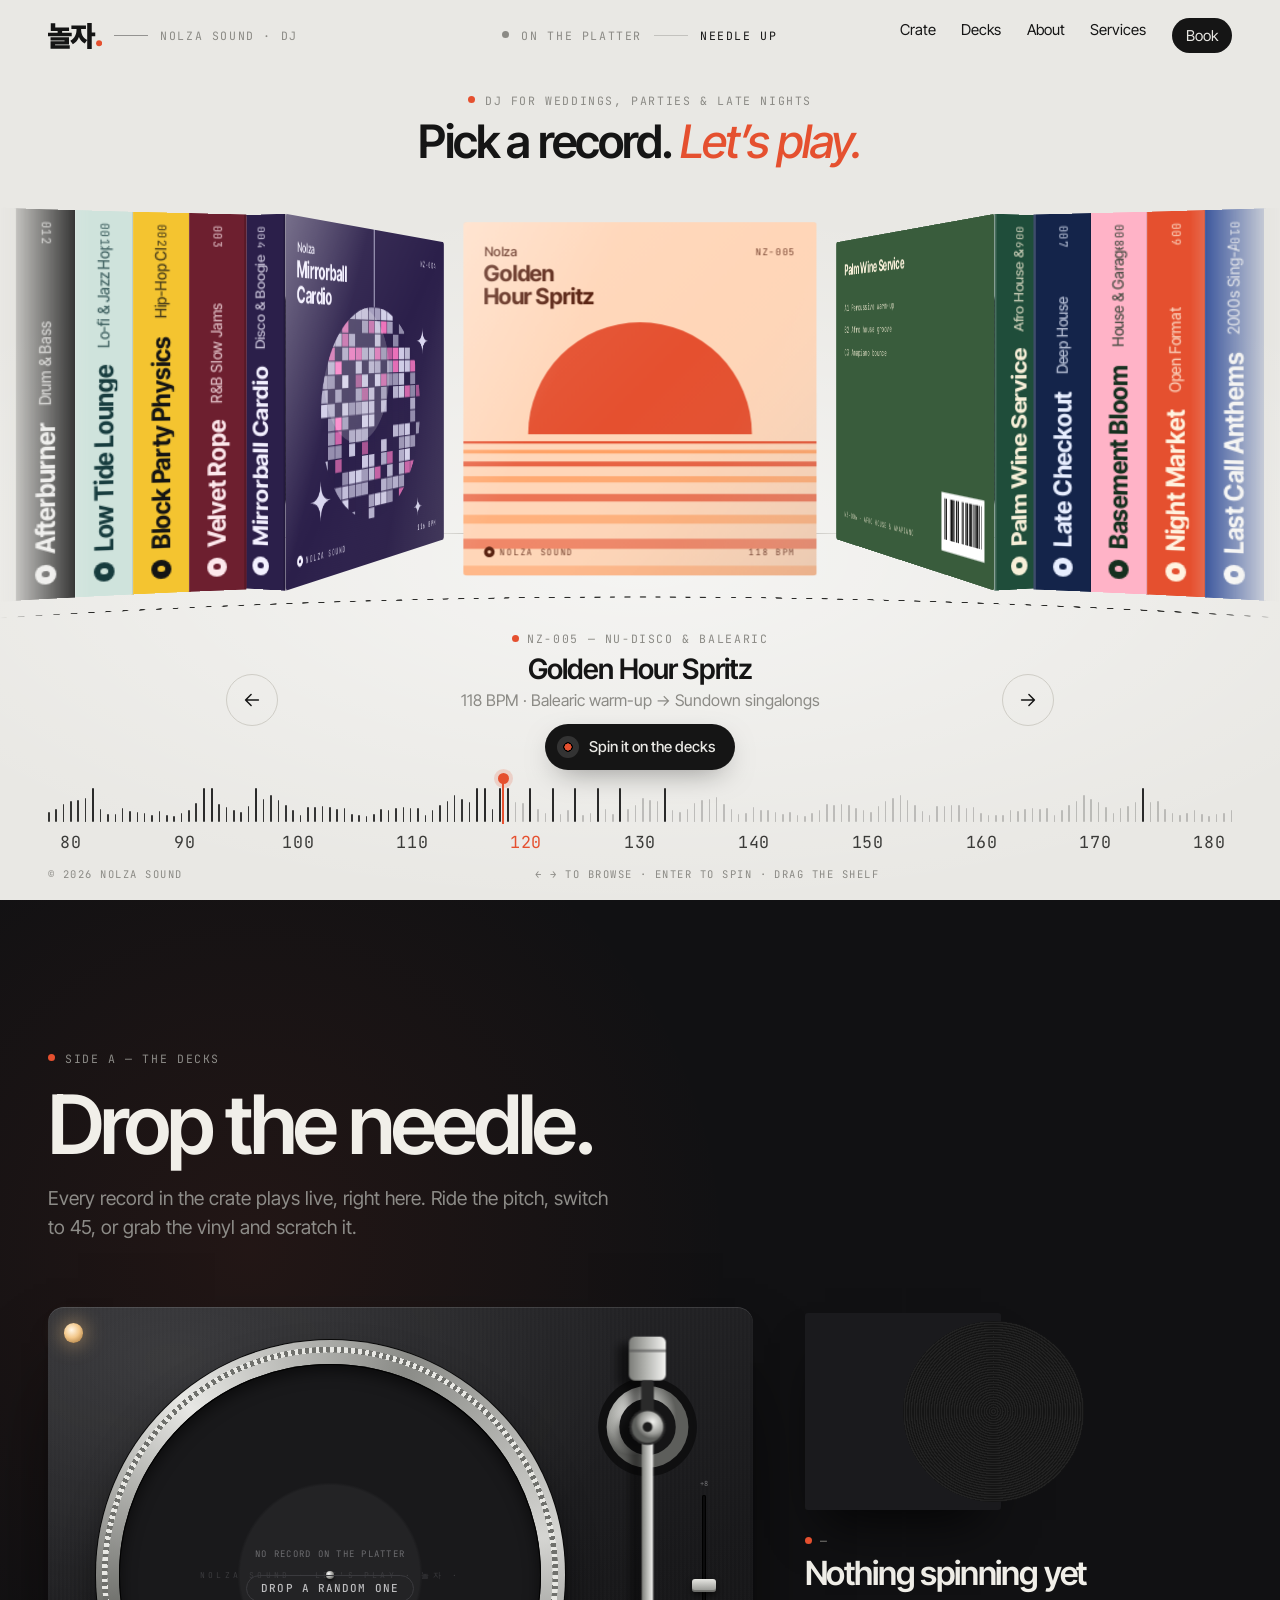
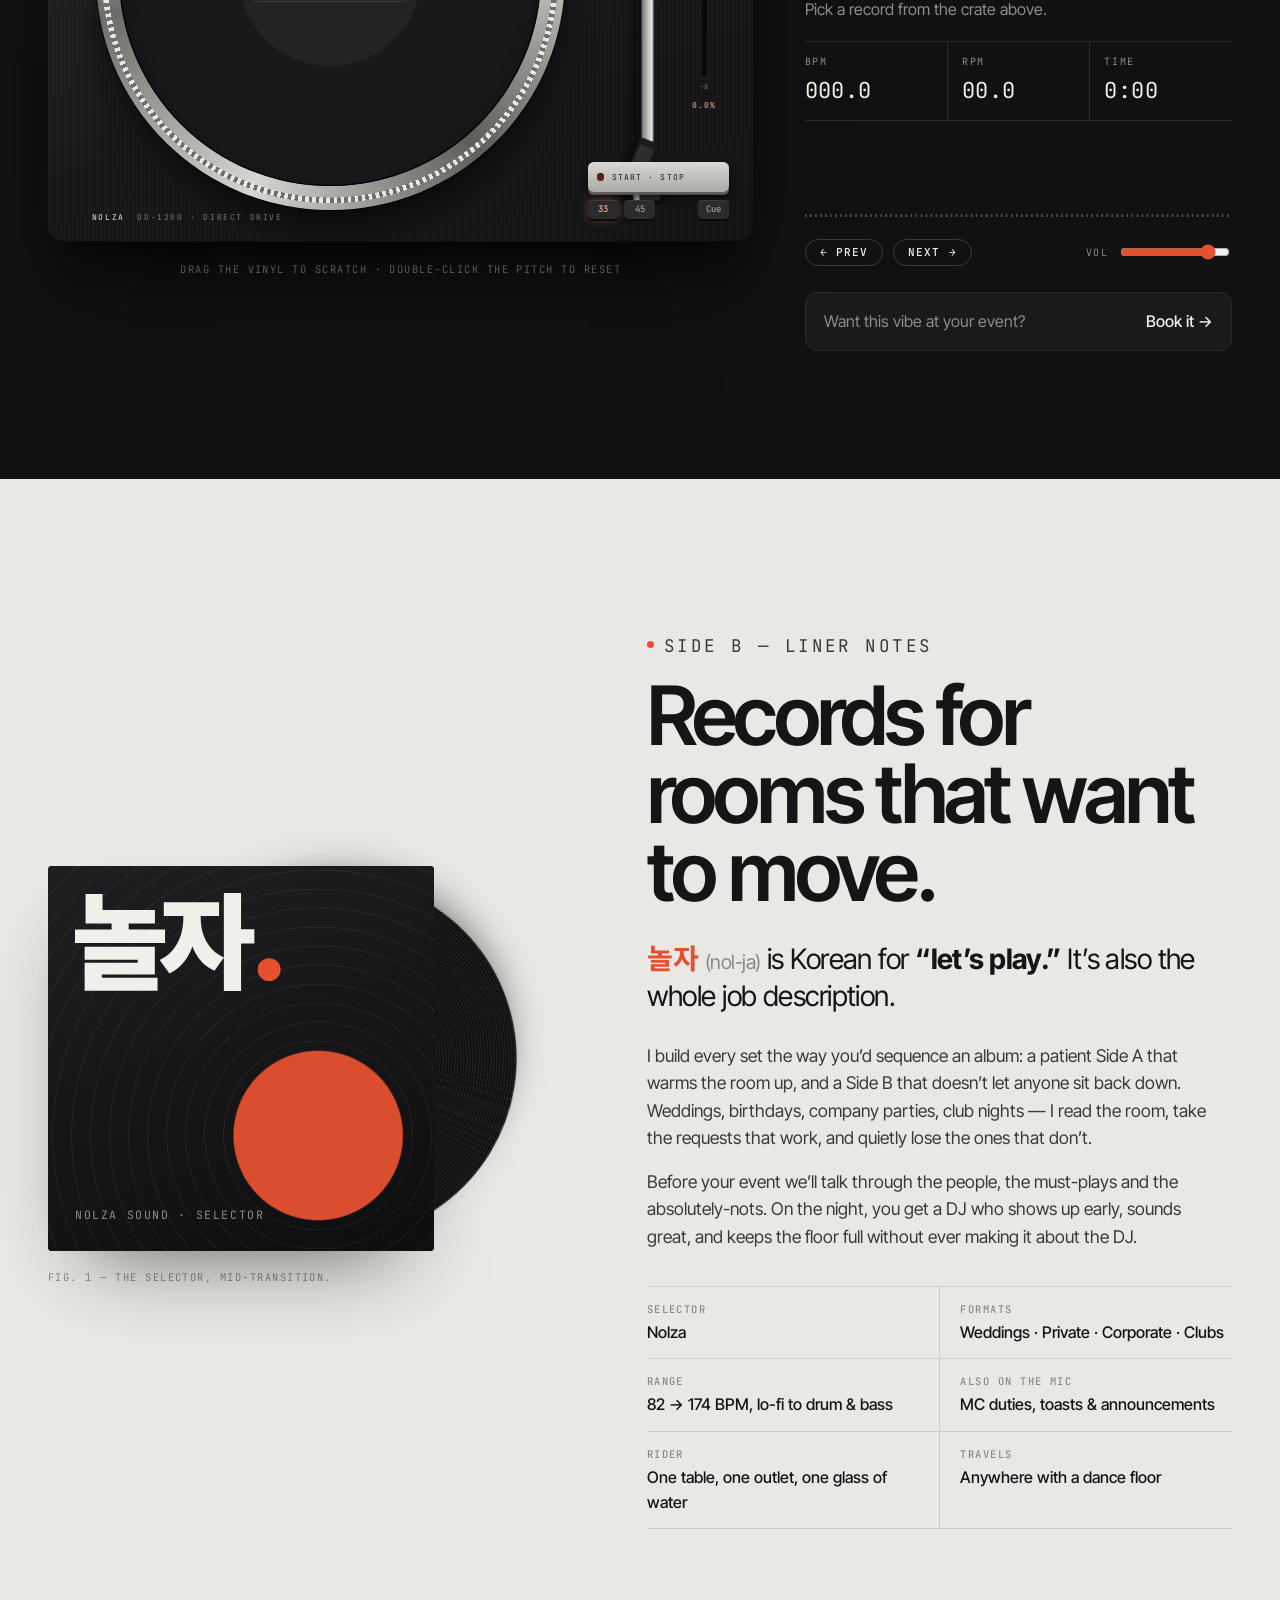
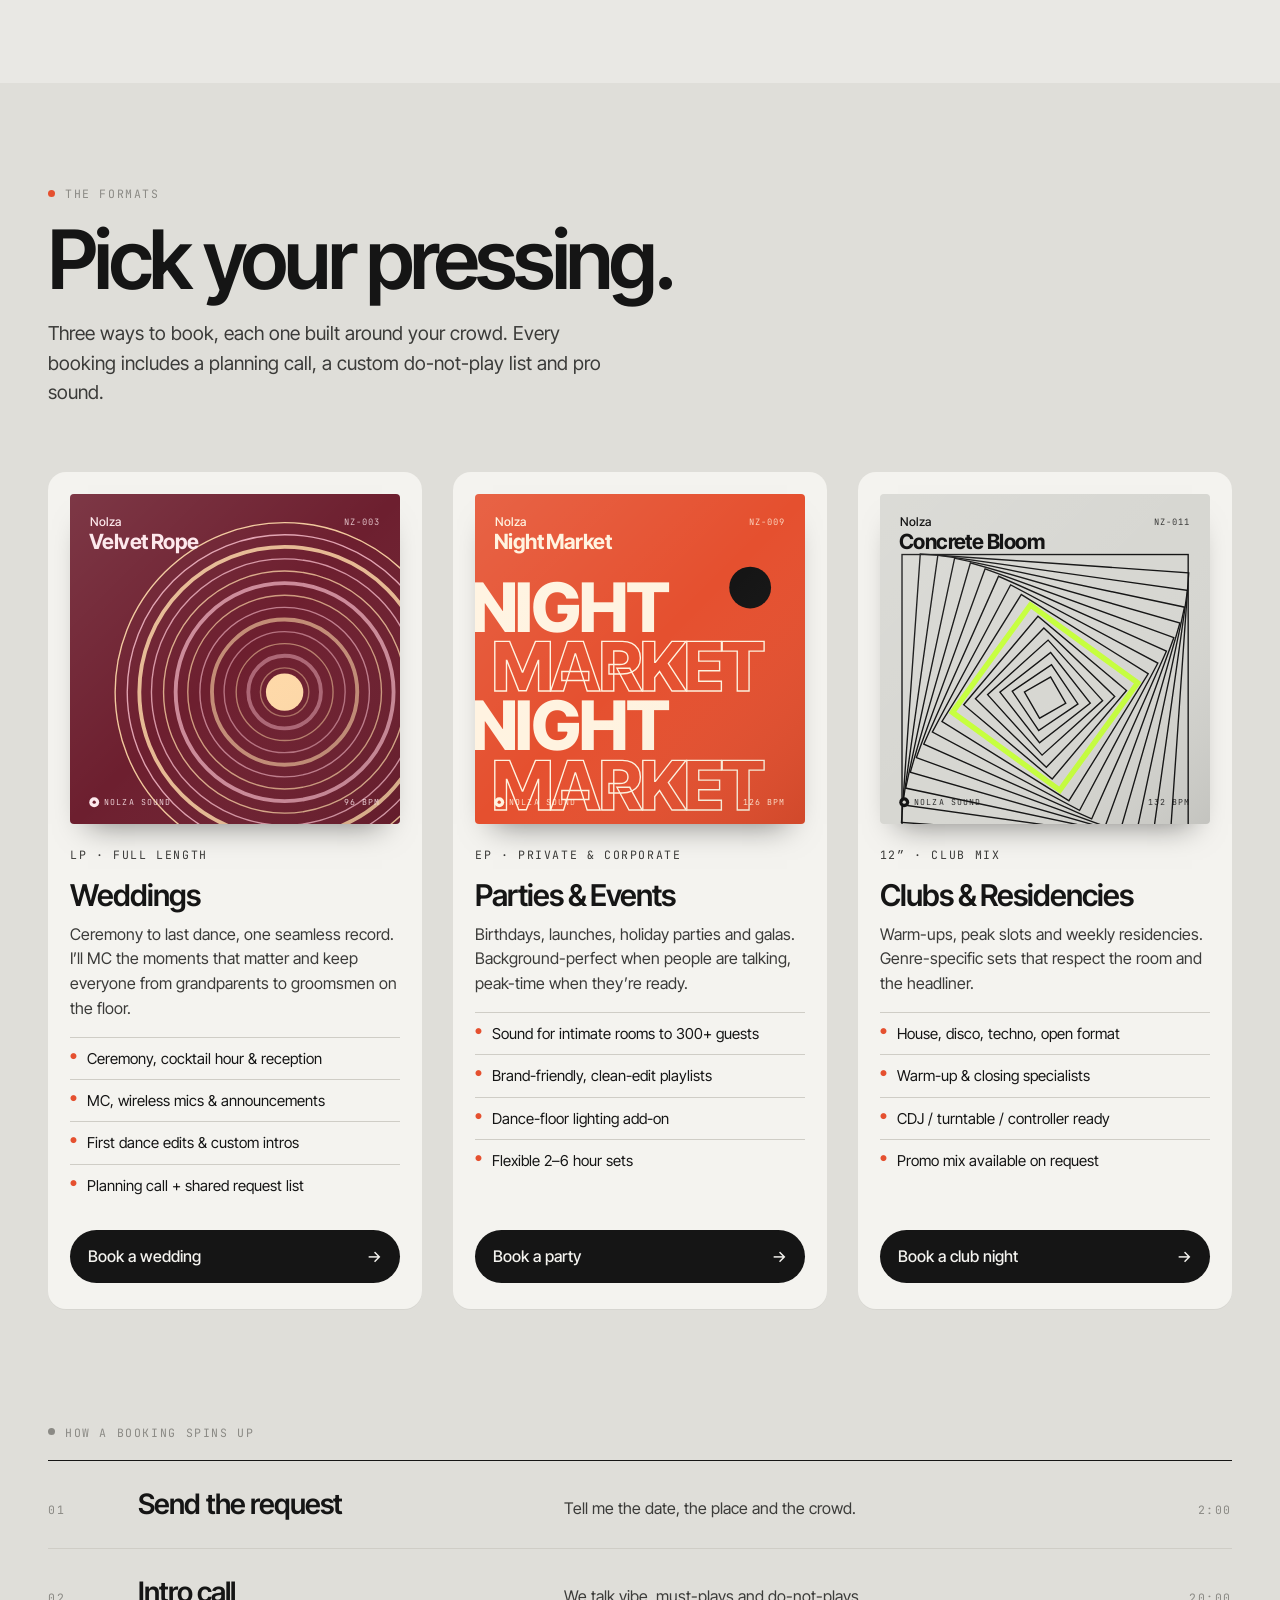
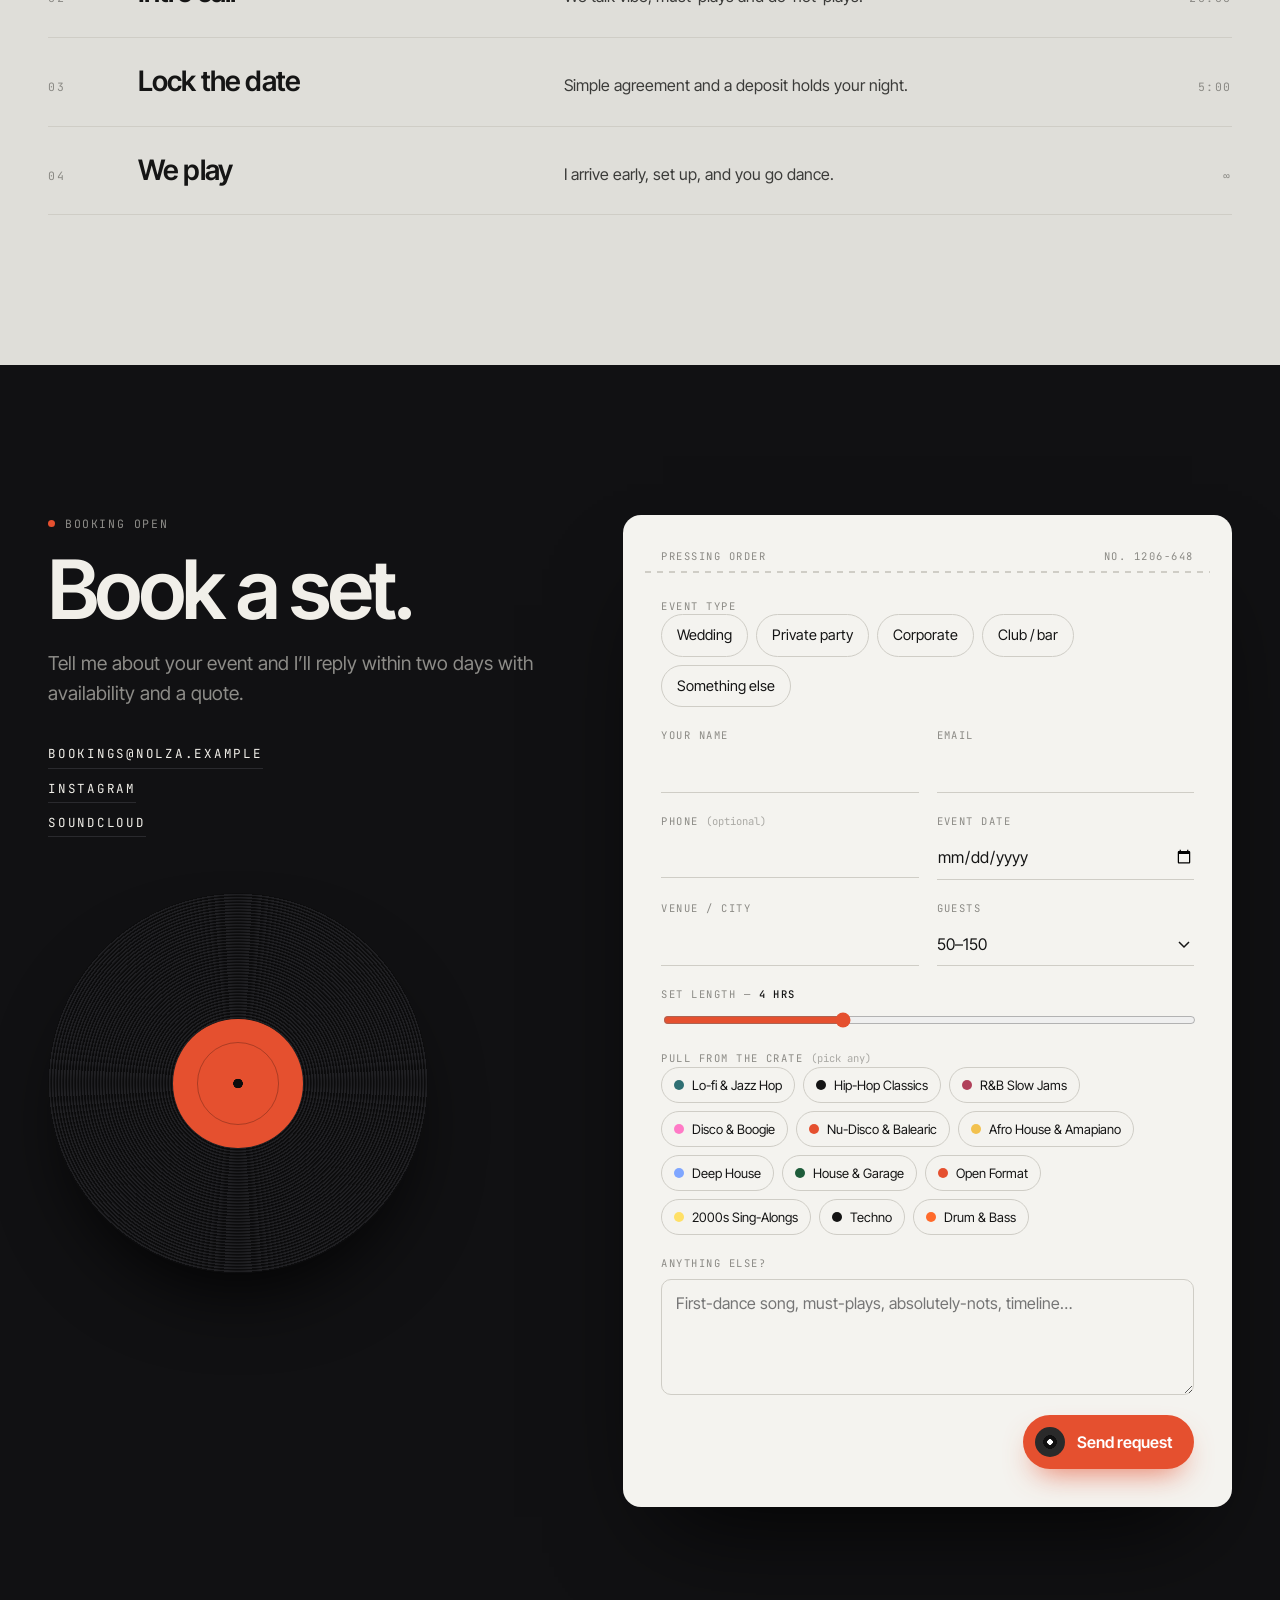
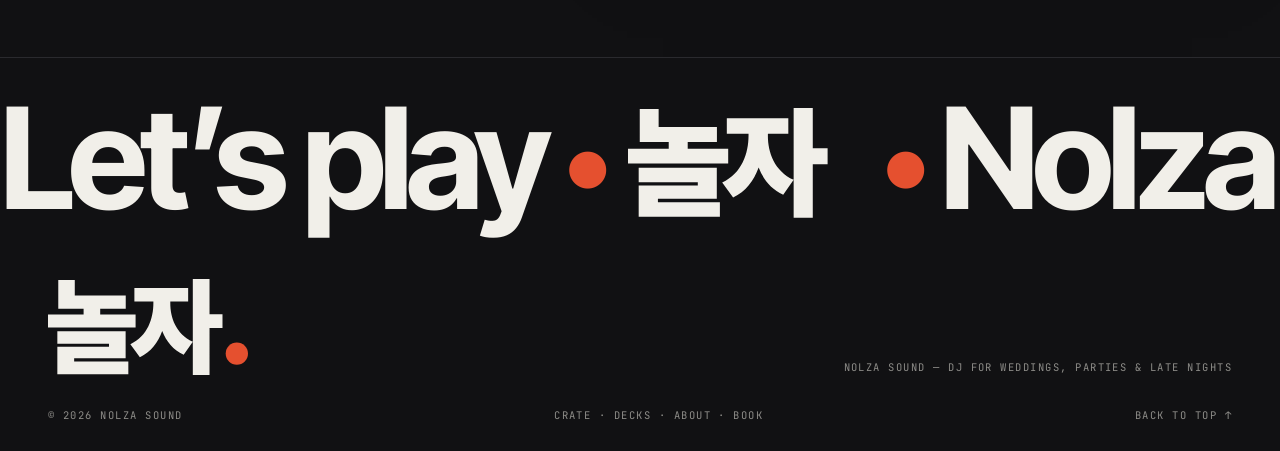
==== index.html @ 382171dd "Fill the crate with Apple's live Top Songs chart The crate now loads the iTunes Top Songs chart: eve" ====
<!doctype html>
<html lang="en">
<head>
  <meta charset="utf-8" />
  <meta name="viewport" content="width=device-width, initial-scale=1" />
  <title>Nolza — DJ for weddings, parties &amp; late nights</title>
  <meta name="description" content="Nolza is a DJ for weddings, private parties, corporate events and club nights. Browse the crate, drop a record on the turntable and book a set." />
  <meta name="theme-color" content="#e9e8e4" />
  <meta property="og:title" content="Nolza — DJ" />
  <meta property="og:description" content="Pick a record from the crate, drop the needle, then book a set." />
  <link rel="icon" href="assets/brand/nolza-icon.svg" type="image/svg+xml" />
  <link rel="icon" href="assets/brand/favicon-32.png" sizes="32x32" type="image/png" />
  <link rel="apple-touch-icon" href="assets/brand/apple-touch-icon.png" />
  <link rel="preconnect" href="https://fonts.googleapis.com" />
  <link rel="preconnect" href="https://fonts.gstatic.com" crossorigin />
  <link href="https://fonts.googleapis.com/css2?family=Inter+Tight:ital,wght@0,400;0,500;0,600;0,700;0,800;1,500&family=JetBrains+Mono:wght@400;500&family=Noto+Sans+KR:wght@700&display=swap" rel="stylesheet" />
  <link rel="stylesheet" href="css/styles.css" />
</head>
<body>
  <a class="skip" href="#book">Skip to booking</a>

  <!-- ============================== HEADER -->
  <header class="topbar" id="top">
    <a class="brand" href="#top" aria-label="Nolza home">
      <svg class="brand-logo" viewBox="2.05 -80.66 188.20 90.33" aria-hidden="true"><path d="M75.20-65.04L27.25-65.04L27.25-79.79L11.72-79.79L11.72-52.73L35.55-52.73L35.55-47.17L2.05-47.17L2.05-34.96L84.47-34.96L84.47-47.17L51.17-47.17L51.17-52.73L75.20-52.73M75.10-31.54L10.84-31.54L10.84-19.63L59.47-19.63L59.47-16.89L10.84-16.89L10.84 8.89L77.64 8.89L77.64-3.12L26.66-3.12L26.66-6.05L75.10-6.05 M117.13-58.01L117.13-59.57L133.93-59.57L133.93-72.27L83.34-72.27L83.34-59.57L101.21-59.57L101.21-58.01C101.21-43.36 95.84-26.86 79.54-19.34L88.52-7.03C98.82-11.67 105.56-20.70 109.52-31.64C113.37-21.83 119.92-13.67 129.73-9.37L138.32-21.58C122.31-28.81 117.04-44.63 117.13-58.01M154.05-80.66L138.32-80.66L138.32 9.67L154.05 9.67L154.05-34.47L166.25-34.47L166.25-47.46L154.05-47.46" fill="currentColor"/><circle class="logo-dot" cx="179.75" cy="-10.5" r="10.5"/></svg>
      <span class="brand-rule" aria-hidden="true"></span>
      <span class="mono brand-sub">Nolza Sound · DJ</span>
    </a>
    <div class="onplatter mono" aria-live="polite">
      <span class="dot" id="platterDot"></span>
      <span class="op-label">On the platter</span>
      <span class="brand-rule" aria-hidden="true"></span>
      <span id="platterNow">Needle up</span>
    </div>
    <nav class="nav" aria-label="Primary">
      <a href="#crate">Crate</a>
      <a href="#decks">Decks</a>
      <a href="#about">About</a>
      <a href="#formats">Services</a>
      <a class="nav-cta" href="#book">Book</a>
    </nav>
  </header>

  <main>
    <!-- ============================== CRATE (hero) -->
    <section class="crate" id="crate" aria-label="The crate — pick a set">
      <div class="crate-intro">
        <p class="mono kicker"><span class="dot dot-accent"></span> <span id="crateKicker">DJ for weddings, parties &amp; late nights</span></p>
        <h1 class="crate-title">Pick a record. <em>Let’s play.</em></h1>
      </div>

      <div class="shelf-wrap" id="shelfWrap">
        <div class="shelf-stage" id="shelfStage">
          <div class="shelf-ring" id="shelfRing">
            <div class="shelf-ledge" id="shelfLedge" aria-hidden="true"></div>
          </div>
        </div>
        <div class="spine-tip mono" id="spineTip" aria-hidden="true"></div>
      </div>

      <div class="crate-info">
        <button class="round-btn" id="prevRec" aria-label="Previous record">
          <svg viewBox="0 0 24 24" aria-hidden="true"><path d="M19 12H5m6-6-6 6 6 6" /></svg>
        </button>
        <div class="crate-meta" aria-live="polite">
          <p class="mono meta-line"><span class="dot" id="metaDot"></span> <span id="metaCat">NZ-001</span> — <span id="metaGenre">Genre</span></p>
          <h2 class="meta-title" id="metaTitle">Title</h2>
          <p class="meta-sub" id="metaSub">BPM</p>
          <button class="spin-btn" id="spinBtn">
            <span class="spin-ico" aria-hidden="true"></span> Spin it on the decks
          </button>
        </div>
        <button class="round-btn" id="nextRec" aria-label="Next record">
          <svg viewBox="0 0 24 24" aria-hidden="true"><path d="M5 12h14m-6-6 6 6-6 6" /></svg>
        </button>
      </div>

      <div class="ruler" id="ruler" role="slider" tabindex="0" aria-label="Browse by tempo (BPM)" aria-valuemin="80" aria-valuemax="180">
        <div class="ruler-ticks" id="rulerTicks"></div>
        <div class="ruler-marker" id="rulerMarker"><span></span></div>
        <div class="ruler-labels mono" id="rulerLabels"></div>
      </div>

      <div class="crate-foot mono">
        <span id="crateSource">© <span class="yr"></span> Nolza Sound</span>
        <span class="hint">← → to browse · Enter to spin · drag the shelf</span>
        <span><a id="crateCredit" href="https://music.apple.com" target="_blank" rel="noopener" hidden>Previews courtesy of Apple Music ↗</a></span>
      </div>
    </section>

    <!-- ============================== DECKS -->
    <section class="decks" id="decks" aria-label="The turntable">
      <div class="decks-head">
        <p class="mono kicker light"><span class="dot dot-accent"></span> Side A — The decks</p>
        <h2 class="section-title">Drop the needle.</h2>
        <p class="lede">Every record in the crate plays live, right here. Ride the pitch, switch to 45, or grab the vinyl and scratch it.</p>
      </div>

      <div class="decks-grid">
        <div class="tt-wrap">
          <div class="turntable" id="turntable">
            <div class="tt-light" aria-hidden="true"></div>
            <div class="tt-brand mono" aria-hidden="true"><b>NOLZA</b> DD-1200 · Direct Drive</div>

            <div class="platter" id="platter">
              <div class="platter-edge" id="platterEdge"></div>
              <div class="slipmat"><span class="mono">NOLZA SOUND · LET'S PLAY · 놀자 ·</span></div>
              <div class="record" id="record" aria-hidden="true">
                <div class="record-grooves"></div>
                <div class="record-label" id="recordLabel"></div>
              </div>
              <div class="record-sheen" aria-hidden="true"></div>
              <div class="spindle" aria-hidden="true"></div>
              <div class="tt-empty mono" id="ttEmpty">
                <span>No record on the platter</span>
                <button class="chip" id="randomRec">Drop a random one</button>
              </div>
            </div>

            <svg class="tonearm" id="tonearm" viewBox="0 0 1000 760" aria-hidden="true">
              <defs>
                <linearGradient id="armMetal" x1="0" y1="0" x2="0" y2="1">
                  <stop offset="0" stop-color="#f4f4f2" /><stop offset=".5" stop-color="#b9bab6" /><stop offset="1" stop-color="#7d7e7a" />
                </linearGradient>
                <radialGradient id="baseMetal" cx=".35" cy=".35">
                  <stop offset="0" stop-color="#f2f2ef" /><stop offset=".7" stop-color="#9c9d99" /><stop offset="1" stop-color="#5d5e5b" />
                </radialGradient>
                <filter id="armShadow" x="-20%" y="-20%" width="140%" height="140%">
                  <feDropShadow dx="10" dy="16" stdDeviation="7" flood-color="#000" flood-opacity=".55" />
                </filter>
              </defs>
              <!-- arm rest -->
              <g transform="translate(850 694)">
                <rect x="-26" y="-12" width="52" height="24" rx="6" fill="#0d0d0e" />
                <rect x="-18" y="-6" width="36" height="12" rx="4" fill="#2a2a2c" />
              </g>
              <!-- base -->
              <circle cx="850" cy="170" r="70" fill="#0f0f10" />
              <circle cx="850" cy="170" r="58" fill="url(#baseMetal)" />
              <circle cx="850" cy="170" r="40" fill="#151516" />
              <g id="armGroup" filter="url(#armShadow)">
                <g id="armLift">
                  <!-- counterweight -->
                  <rect x="-128" y="-26" width="62" height="52" rx="8" fill="url(#armMetal)" />
                  <rect x="-110" y="-26" width="4" height="52" fill="#555" opacity=".6" />
                  <rect x="-66" y="-9" width="70" height="18" rx="4" fill="#2b2b2c" />
                  <!-- arm tube -->
                  <rect x="0" y="-8" width="452" height="16" rx="8" fill="url(#armMetal)" />
                  <!-- headshell -->
                  <g transform="translate(452 0) rotate(22)">
                    <rect x="-8" y="-13" width="78" height="26" rx="4" fill="#1b1b1c" />
                    <rect x="2" y="-11" width="40" height="22" rx="2" fill="#2d2d2f" />
                    <rect x="50" y="-12" width="8" height="24" fill="#e5502f" />
                    <path d="M 64 -13 L 92 -26 L 96 -20 L 70 -6 Z" fill="url(#armMetal)" />
                  </g>
                  <circle cx="0" cy="0" r="24" fill="url(#baseMetal)" stroke="#2a2a2a" stroke-width="3" />
                  <circle cx="0" cy="0" r="7" fill="#1a1a1a" />
                </g>
              </g>
            </svg>

            <!-- controls on the plinth -->
            <div class="tt-controls">
              <button class="tt-start" id="startBtn" aria-pressed="false">
                <span class="led" aria-hidden="true"></span><span class="mono">Start<span class="ss"> · Stop</span></span>
              </button>
              <div class="tt-speed" role="group" aria-label="Speed">
                <button class="tt-key active" data-speed="33" aria-pressed="true">33</button>
                <button class="tt-key" data-speed="45" aria-pressed="false">45</button>
              </div>
              <button class="tt-key tt-cue" id="cueBtn" aria-label="Lift or lower the needle">Cue</button>
            </div>

            <div class="pitch">
              <span class="mono pitch-l">+8</span>
              <input type="range" id="pitch" min="-8" max="8" step="0.1" value="0" aria-label="Pitch (percent)" />
              <span class="mono pitch-l">−8</span>
              <span class="mono pitch-val" id="pitchVal">0.0%</span>
            </div>
          </div>
          <p class="tt-hint mono">Drag the vinyl to scratch · double-click the pitch to reset</p>
        </div>

        <aside class="nowplaying" aria-live="polite">
          <div class="np-sleeve" id="npSleeve"></div>
          <p class="mono np-cat"><span class="dot dot-accent" id="npDot"></span> <span id="npCat">—</span></p>
          <h3 class="np-title" id="npTitle">Nothing spinning yet</h3>
          <p class="np-genre" id="npGenre">Pick a record from the crate above.</p>

          <div class="np-readout mono">
            <div><span class="lbl">BPM</span><span class="val" id="npBpm">000.0</span></div>
            <div><span class="lbl">RPM</span><span class="val" id="npRpm">00.0</span></div>
            <div><span class="lbl">Time</span><span class="val" id="npTime">0:00</span></div>
          </div>
          <canvas class="np-viz" id="viz" height="80" aria-hidden="true"></canvas>

          <p class="np-blurb" id="npBlurb"></p>
          <ol class="np-flow" id="npFlow"></ol>

          <div class="np-actions">
            <button class="chip" id="npPrev" aria-label="Load previous record">← Prev</button>
            <button class="chip" id="npNext" aria-label="Load next record">Next →</button>
            <label class="vol mono">Vol <input type="range" id="volume" min="0" max="1" step="0.01" value="0.85" aria-label="Volume" /></label>
          </div>
          <a class="np-apple" id="npApple" href="https://music.apple.com" target="_blank" rel="noopener" hidden>
            <svg viewBox="0 0 24 24" aria-hidden="true"><path d="M9 18V5l12-2v13M9 18a3 3 0 1 1-6 0 3 3 0 0 1 6 0Zm12-2a3 3 0 1 1-6 0 3 3 0 0 1 6 0Z"/></svg>
            Listen on Apple Music <span>↗</span>
          </a>
          <a class="np-book" href="#book" id="npBook">Want this vibe at your event? <span>Book it →</span></a>
        </aside>
      </div>
    </section>

    <!-- ============================== ABOUT -->
    <section class="about" id="about" aria-label="About">
      <div class="about-grid">
        <div class="about-visual reveal">
          <div class="portrait-sleeve">
            <div class="portrait-disc" aria-hidden="true"></div>
            <div class="portrait">
              <img src="assets/portrait.jpg" alt="Portrait of Nolza behind the decks" onerror="this.remove()" />
              <div class="portrait-fallback" aria-hidden="true">
                <svg class="pf-logo" viewBox="2.05 -80.66 188.20 90.33" aria-hidden="true"><path d="M75.20-65.04L27.25-65.04L27.25-79.79L11.72-79.79L11.72-52.73L35.55-52.73L35.55-47.17L2.05-47.17L2.05-34.96L84.47-34.96L84.47-47.17L51.17-47.17L51.17-52.73L75.20-52.73M75.10-31.54L10.84-31.54L10.84-19.63L59.47-19.63L59.47-16.89L10.84-16.89L10.84 8.89L77.64 8.89L77.64-3.12L26.66-3.12L26.66-6.05L75.10-6.05 M117.13-58.01L117.13-59.57L133.93-59.57L133.93-72.27L83.34-72.27L83.34-59.57L101.21-59.57L101.21-58.01C101.21-43.36 95.84-26.86 79.54-19.34L88.52-7.03C98.82-11.67 105.56-20.70 109.52-31.64C113.37-21.83 119.92-13.67 129.73-9.37L138.32-21.58C122.31-28.81 117.04-44.63 117.13-58.01M154.05-80.66L138.32-80.66L138.32 9.67L154.05 9.67L154.05-34.47L166.25-34.47L166.25-47.46L154.05-47.46" fill="currentColor"/><circle class="logo-dot" cx="179.75" cy="-10.5" r="10.5"/></svg>
                <span class="mono pf-s">NOLZA SOUND · SELECTOR</span>
              </div>
            </div>
          </div>
          <p class="mono caption">Fig. 1 — the selector, mid-transition.</p>
        </div>

        <div class="about-copy">
          <p class="mono kicker reveal"><span class="dot dot-accent"></span> Side B — Liner notes</p>
          <h2 class="section-title reveal">Records for rooms that want to&nbsp;move.</h2>
          <p class="big reveal"><span class="ko">놀자</span> <em>(nol-ja)</em> is Korean for <strong>“let’s play.”</strong> It’s also the whole job description.</p>
          <p class="reveal">I build every set the way you’d sequence an album: a patient Side A that warms the room up, and a Side B that doesn’t let anyone sit back down. Weddings, birthdays, company parties, club nights — I read the room, take the requests that work, and quietly lose the ones that don’t.</p>
          <p class="reveal">Before your event we’ll talk through the people, the must-plays and the absolutely-nots. On the night, you get a DJ who shows up early, sounds great, and keeps the floor full without ever making it about the DJ.</p>

          <dl class="credits reveal">
            <div><dt>Selector</dt><dd>Nolza</dd></div>
            <div><dt>Formats</dt><dd>Weddings · Private · Corporate · Clubs</dd></div>
            <div><dt>Range</dt><dd>82 → 174 BPM, lo-fi to drum &amp; bass</dd></div>
            <div><dt>Also on the mic</dt><dd>MC duties, toasts &amp; announcements</dd></div>
            <div><dt>Rider</dt><dd>One table, one outlet, one glass of water</dd></div>
            <div><dt>Travels</dt><dd>Anywhere with a dance floor</dd></div>
          </dl>
        </div>
      </div>
    </section>

    <!-- ============================== FORMATS / SERVICES -->
    <section class="formats" id="formats" aria-label="Services">
      <div class="formats-head">
        <p class="mono kicker"><span class="dot dot-accent"></span> The formats</p>
        <h2 class="section-title">Pick your pressing.</h2>
        <p class="lede">Three ways to book, each one built around your crowd. Every booking includes a planning call, a custom do-not-play list and pro sound.</p>
      </div>

      <div class="format-cards">
        <article class="format reveal" data-event="Wedding">
          <div class="format-sleeve" data-cover="NZ-003"><div class="format-disc"></div></div>
          <p class="mono format-type">LP · Full length</p>
          <h3>Weddings</h3>
          <p>Ceremony to last dance, one seamless record. I’ll MC the moments that matter and keep everyone from grandparents to groomsmen on the floor.</p>
          <ul>
            <li>Ceremony, cocktail hour &amp; reception</li>
            <li>MC, wireless mics &amp; announcements</li>
            <li>First dance edits &amp; custom intros</li>
            <li>Planning call + shared request list</li>
          </ul>
          <button class="format-cta" data-book="Wedding">Book a wedding <span>→</span></button>
        </article>

        <article class="format reveal" data-event="Private party">
          <div class="format-sleeve" data-cover="NZ-009"><div class="format-disc"></div></div>
          <p class="mono format-type">EP · Private &amp; corporate</p>
          <h3>Parties &amp; Events</h3>
          <p>Birthdays, launches, holiday parties and galas. Background-perfect when people are talking, peak-time when they’re ready.</p>
          <ul>
            <li>Sound for intimate rooms to 300+ guests</li>
            <li>Brand-friendly, clean-edit playlists</li>
            <li>Dance-floor lighting add-on</li>
            <li>Flexible 2–6 hour sets</li>
          </ul>
          <button class="format-cta" data-book="Private party">Book a party <span>→</span></button>
        </article>

        <article class="format reveal" data-event="Club / bar">
          <div class="format-sleeve" data-cover="NZ-011"><div class="format-disc"></div></div>
          <p class="mono format-type">12″ · Club mix</p>
          <h3>Clubs &amp; Residencies</h3>
          <p>Warm-ups, peak slots and weekly residencies. Genre-specific sets that respect the room and the headliner.</p>
          <ul>
            <li>House, disco, techno, open format</li>
            <li>Warm-up &amp; closing specialists</li>
            <li>CDJ / turntable / controller ready</li>
            <li>Promo mix available on request</li>
          </ul>
          <button class="format-cta" data-book="Club / bar">Book a club night <span>→</span></button>
        </article>
      </div>

      <div class="process">
        <p class="mono kicker"><span class="dot"></span> How a booking spins up</p>
        <ol class="tracklist">
          <li class="reveal"><span class="mono tn">01</span><span class="tt">Send the request</span><span class="td">Tell me the date, the place and the crowd.</span><span class="mono tl">2:00</span></li>
          <li class="reveal"><span class="mono tn">02</span><span class="tt">Intro call</span><span class="td">We talk vibe, must-plays and do-not-plays.</span><span class="mono tl">20:00</span></li>
          <li class="reveal"><span class="mono tn">03</span><span class="tt">Lock the date</span><span class="td">Simple agreement and a deposit holds your night.</span><span class="mono tl">5:00</span></li>
          <li class="reveal"><span class="mono tn">04</span><span class="tt">We play</span><span class="td">I arrive early, set up, and you go dance.</span><span class="mono tl">∞</span></li>
        </ol>
      </div>
    </section>

    <!-- ============================== BOOK -->
    <section class="book" id="book" aria-label="Book a set">
      <div class="book-grid">
        <div class="book-copy">
          <p class="mono kicker light"><span class="dot dot-accent"></span> Booking open</p>
          <h2 class="section-title">Book a set.</h2>
          <p class="lede">Tell me about your event and I’ll reply within two days with availability and a quote.</p>
          <div class="contact-lines">
            <a class="mono" id="mailLink" href="mailto:">—</a>
            <a class="mono" href="#" data-social="instagram">Instagram</a>
            <a class="mono" href="#" data-social="soundcloud">SoundCloud</a>
          </div>
          <div class="book-disc" aria-hidden="true"><div class="bd-label"></div></div>
        </div>

        <form class="slip" id="bookingForm" novalidate>
          <div class="slip-head mono">
            <span>Pressing order</span><span id="slipNo">No. 0001</span>
          </div>

          <fieldset class="field">
            <legend class="mono">Event type</legend>
            <div class="chips" id="eventChips">
              <label><input type="radio" name="event" value="Wedding" required /> <span>Wedding</span></label>
              <label><input type="radio" name="event" value="Private party" /> <span>Private party</span></label>
              <label><input type="radio" name="event" value="Corporate" /> <span>Corporate</span></label>
              <label><input type="radio" name="event" value="Club / bar" /> <span>Club / bar</span></label>
              <label><input type="radio" name="event" value="Something else" /> <span>Something else</span></label>
            </div>
          </fieldset>

          <div class="row">
            <label class="field"><span class="mono">Your name</span><input name="name" autocomplete="name" required /></label>
            <label class="field"><span class="mono">Email</span><input name="email" type="email" autocomplete="email" required /></label>
          </div>
          <div class="row">
            <label class="field"><span class="mono">Phone <i>(optional)</i></span><input name="phone" type="tel" autocomplete="tel" /></label>
            <label class="field"><span class="mono">Event date</span><input name="date" type="date" required /></label>
          </div>
          <div class="row">
            <label class="field"><span class="mono">Venue / city</span><input name="venue" required /></label>
            <label class="field"><span class="mono">Guests</span>
              <select name="guests">
                <option>Under 50</option><option selected>50–150</option><option>150–300</option><option>300+</option>
              </select>
            </label>
          </div>

          <label class="field">
            <span class="mono">Set length — <b id="hoursOut">4 hrs</b></span>
            <input type="range" name="hours" id="hours" min="1" max="10" step="1" value="4" />
          </label>

          <fieldset class="field">
            <legend class="mono">Pull from the crate <i>(pick any)</i></legend>
            <div class="chips small" id="vibeChips"></div>
          </fieldset>

          <label class="field"><span class="mono">Anything else?</span>
            <textarea name="message" rows="4" placeholder="First-dance song, must-plays, absolutely-nots, timeline…"></textarea>
          </label>

          <div class="slip-foot">
            <p class="form-msg" id="formMsg" role="status"></p>
            <button class="submit" type="submit"><span class="submit-disc" aria-hidden="true"></span><span class="submit-txt">Send request</span></button>
          </div>

          <div class="slip-done" id="slipDone" aria-hidden="true">
            <div class="stamp mono">Pressed<br /><small id="stampDate"></small></div>
            <h3>Request received.</h3>
            <p>Thanks — I’ll be in touch within two days. In the meantime, go spin something.</p>
            <button type="button" class="chip" id="slipAgain">Send another</button>
          </div>
        </form>
      </div>
    </section>
  </main>

  <footer class="footer">
    <div class="marquee" aria-hidden="true">
      <div class="marquee-track">
        <span>Let’s play <i>●</i> <svg class="mq-logo" viewBox="2.05 -80.66 188.20 90.33"><path d="M75.20-65.04L27.25-65.04L27.25-79.79L11.72-79.79L11.72-52.73L35.55-52.73L35.55-47.17L2.05-47.17L2.05-34.96L84.47-34.96L84.47-47.17L51.17-47.17L51.17-52.73L75.20-52.73M75.10-31.54L10.84-31.54L10.84-19.63L59.47-19.63L59.47-16.89L10.84-16.89L10.84 8.89L77.64 8.89L77.64-3.12L26.66-3.12L26.66-6.05L75.10-6.05 M117.13-58.01L117.13-59.57L133.93-59.57L133.93-72.27L83.34-72.27L83.34-59.57L101.21-59.57L101.21-58.01C101.21-43.36 95.84-26.86 79.54-19.34L88.52-7.03C98.82-11.67 105.56-20.70 109.52-31.64C113.37-21.83 119.92-13.67 129.73-9.37L138.32-21.58C122.31-28.81 117.04-44.63 117.13-58.01M154.05-80.66L138.32-80.66L138.32 9.67L154.05 9.67L154.05-34.47L166.25-34.47L166.25-47.46L154.05-47.46" fill="currentColor"/></svg> <i>●</i> Nolza Sound <i>●</i> </span>
        <span>Let’s play <i>●</i> <svg class="mq-logo" viewBox="2.05 -80.66 188.20 90.33"><path d="M75.20-65.04L27.25-65.04L27.25-79.79L11.72-79.79L11.72-52.73L35.55-52.73L35.55-47.17L2.05-47.17L2.05-34.96L84.47-34.96L84.47-47.17L51.17-47.17L51.17-52.73L75.20-52.73M75.10-31.54L10.84-31.54L10.84-19.63L59.47-19.63L59.47-16.89L10.84-16.89L10.84 8.89L77.64 8.89L77.64-3.12L26.66-3.12L26.66-6.05L75.10-6.05 M117.13-58.01L117.13-59.57L133.93-59.57L133.93-72.27L83.34-72.27L83.34-59.57L101.21-59.57L101.21-58.01C101.21-43.36 95.84-26.86 79.54-19.34L88.52-7.03C98.82-11.67 105.56-20.70 109.52-31.64C113.37-21.83 119.92-13.67 129.73-9.37L138.32-21.58C122.31-28.81 117.04-44.63 117.13-58.01M154.05-80.66L138.32-80.66L138.32 9.67L154.05 9.67L154.05-34.47L166.25-34.47L166.25-47.46L154.05-47.46" fill="currentColor"/></svg> <i>●</i> Nolza Sound <i>●</i> </span>
      </div>
    </div>
    <div class="footer-brand">
      <svg class="footer-logo" viewBox="2.05 -80.66 188.20 90.33" role="img" aria-label="놀자 — Nolza"><path d="M75.20-65.04L27.25-65.04L27.25-79.79L11.72-79.79L11.72-52.73L35.55-52.73L35.55-47.17L2.05-47.17L2.05-34.96L84.47-34.96L84.47-47.17L51.17-47.17L51.17-52.73L75.20-52.73M75.10-31.54L10.84-31.54L10.84-19.63L59.47-19.63L59.47-16.89L10.84-16.89L10.84 8.89L77.64 8.89L77.64-3.12L26.66-3.12L26.66-6.05L75.10-6.05 M117.13-58.01L117.13-59.57L133.93-59.57L133.93-72.27L83.34-72.27L83.34-59.57L101.21-59.57L101.21-58.01C101.21-43.36 95.84-26.86 79.54-19.34L88.52-7.03C98.82-11.67 105.56-20.70 109.52-31.64C113.37-21.83 119.92-13.67 129.73-9.37L138.32-21.58C122.31-28.81 117.04-44.63 117.13-58.01M154.05-80.66L138.32-80.66L138.32 9.67L154.05 9.67L154.05-34.47L166.25-34.47L166.25-47.46L154.05-47.46" fill="currentColor"/><circle class="logo-dot" cx="179.75" cy="-10.5" r="10.5"/></svg>
      <p class="mono">Nolza Sound — DJ for weddings, parties &amp; late nights</p>
    </div>
    <div class="footer-row mono">
      <span>© <span class="yr"></span> Nolza Sound</span>
      <span><a href="#crate">Crate</a> · <a href="#decks">Decks</a> · <a href="#about">About</a> · <a href="#book">Book</a></span>
      <span><a href="#top">Back to top ↑</a></span>
    </div>
  </footer>

  <script type="module" src="js/main.js"></script>
</body>
</html>
---- css/styles.css ----
/* =========================================================================
   NOLZA — DJ site
   ========================================================================= */
:root {
  --bg: #e9e8e4;
  --bg-2: #dfded9;
  --paper: #f4f3ef;
  --ink: #151515;
  --ink-2: #3b3b39;
  --muted: #8b8a85;
  --line: #cfcdc6;
  --accent: #e5502f;
  --accent-2: #ff8a5c;
  --night: #111113;
  --night-2: #1a1a1d;
  --night-line: #2a2a2e;
  --night-ink: #f1efe9;
  --night-muted: #8d8c88;

  --sans: 'Inter Tight', 'Inter', system-ui, -apple-system, 'Segoe UI', sans-serif;
  --mono: 'JetBrains Mono', ui-monospace, 'SFMono-Regular', Menlo, monospace;
  --ko: 'Noto Sans KR', 'Apple SD Gothic Neo', 'Malgun Gothic', sans-serif;

  --gutter: clamp(16px, 4vw, 48px);
  --ease: cubic-bezier(.2, .8, .2, 1);
  --ease-spring: cubic-bezier(.34, 1.4, .5, 1);
}

*, *::before, *::after { box-sizing: border-box; }
html { scroll-behavior: smooth; -webkit-text-size-adjust: 100%; }
body {
  margin: 0; background: var(--bg); color: var(--ink);
  font: 400 16px/1.55 var(--sans); -webkit-font-smoothing: antialiased;
  overflow-x: hidden;
  overflow-x: clip;
}
img, svg { display: block; max-width: 100%; }
a { color: inherit; }
button { font: inherit; color: inherit; cursor: pointer; }
.mono { font-family: var(--mono); font-size: 11.5px; letter-spacing: .14em; text-transform: uppercase; }
.ko { font-family: var(--ko); font-weight: 700; letter-spacing: 0; }
.skip { position: absolute; left: -999px; top: 8px; background: var(--ink); color: #fff; padding: 8px 12px; z-index: 100; }
.skip:focus { left: 8px; }
:focus-visible { outline: 2px solid var(--accent); outline-offset: 3px; border-radius: 4px; }

.dot { display: inline-block; width: 7px; height: 7px; border-radius: 50%; background: var(--muted); vertical-align: middle; transform: translateY(-1px); }
.dot-accent { background: var(--accent); }
.dot.live { background: var(--accent); box-shadow: 0 0 0 0 rgba(229,80,47,.6); animation: pulse 1.6s infinite; }
@keyframes pulse { 70% { box-shadow: 0 0 0 8px rgba(229,80,47,0); } 100% { box-shadow: 0 0 0 0 rgba(229,80,47,0); } }

.kicker { color: var(--muted); margin: 0 0 18px; display: flex; align-items: center; gap: 10px; }
.kicker.light { color: var(--night-muted); }
.section-title { font-size: clamp(40px, 6.4vw, 92px); line-height: .95; letter-spacing: -.045em; font-weight: 600; margin: 0 0 20px; }
.lede { font-size: clamp(17px, 1.5vw, 20px); color: var(--ink-2); max-width: 52ch; margin: 0; }

/* ------------------------------------------------------------------ header */
.topbar {
  position: fixed; inset: 0 0 auto 0; z-index: 50;
  display: grid; grid-template-columns: 1fr auto 1fr; align-items: center;
  padding: 18px var(--gutter);
  transition: background .4s, color .4s, backdrop-filter .4s, padding .4s;
}
.topbar.scrolled { background: color-mix(in srgb, var(--bg) 78%, transparent); backdrop-filter: blur(14px) saturate(1.3); -webkit-backdrop-filter: blur(14px) saturate(1.3); padding-block: 12px; }
.topbar.on-dark { color: var(--night-ink); }
.topbar.on-dark.scrolled { background: color-mix(in srgb, var(--night) 72%, transparent); }
.brand { display: flex; align-items: center; gap: 12px; text-decoration: none; }
/* logo: 놀자. — the full stop is always orange */
.logo-dot { fill: var(--accent); transform-box: fill-box; transform-origin: center; transition: transform .3s var(--ease-spring); }
.brand-logo { height: 26px; width: auto; }
.brand:hover .logo-dot { transform: scale(1.35); }
body.playing .brand-logo .logo-dot { animation: beat var(--beat, .5s) ease-out infinite; }
@keyframes beat { 0% { transform: scale(1.45); } 60%, 100% { transform: scale(1); } }
.brand-rule { display: inline-block; width: 34px; height: 1px; background: currentColor; opacity: .4; }
.brand-sub { color: var(--muted); }
.onplatter { display: flex; align-items: center; gap: 12px; color: var(--muted); white-space: nowrap; }
#platterNow { color: var(--ink); transition: color .4s; }
.topbar.on-dark #platterNow { color: var(--night-ink); }
.nav { display: flex; justify-content: flex-end; gap: clamp(14px, 2vw, 30px); font-size: 15px; }
.nav a { text-decoration: none; position: relative; }
.nav a::after { content: ''; position: absolute; left: 0; right: 0; bottom: -4px; height: 1px; background: currentColor; transform: scaleX(0); transform-origin: right; transition: transform .35s var(--ease); }
.nav a:hover::after { transform: scaleX(1); transform-origin: left; }
.nav-cta { padding: 6px 14px; border-radius: 99px; background: var(--ink); color: var(--bg); }
.nav-cta::after { display: none; }
.topbar.on-dark .nav-cta { background: var(--night-ink); color: var(--night); }

@keyframes spin { to { transform: rotate(360deg); } }

/* ------------------------------------------------------------------ crate / hero */
.crate {
  min-height: max(720px, 100svh);
  display: grid; grid-template-rows: auto 1fr auto auto auto;
  padding: 92px 0 18px; position: relative; overflow: hidden; overflow: clip;
  background:
    radial-gradient(1200px 500px at 50% 62%, rgba(255,255,255,.55), transparent 70%),
    var(--bg);
}
.crate-intro { text-align: center; padding: 0 var(--gutter); }
.crate-intro .kicker { justify-content: center; margin-bottom: 8px; }
.crate-title { margin: 0; font-weight: 600; letter-spacing: -.04em; font-size: clamp(28px, 3.6vw, 50px); line-height: 1; }
.crate-title em { font-style: italic; font-weight: 500; color: var(--accent); }

.shelf-wrap { position: relative; min-height: 300px; touch-action: pan-y; cursor: grab; user-select: none; -webkit-user-select: none; }
.shelf-wrap.dragging { cursor: grabbing; }
.shelf-stage {
  position: absolute; inset: 0;
  perspective: var(--persp, 1200px);
  perspective-origin: 50% 40%;
  /* clip the ends of the shelf only, never the top or bottom of a record */
  overflow: hidden;
  overflow-x: clip; overflow-y: visible;
  -webkit-mask: linear-gradient(90deg, transparent, #000 7%, #000 93%, transparent);
  mask: linear-gradient(90deg, transparent, #000 7%, #000 93%, transparent);
}
.shelf-ring {
  position: absolute; left: 50%; top: 50%; width: 0; height: 0;
  transform-style: preserve-3d;
}
.case {
  position: absolute; left: calc(var(--W) / -2); top: calc(var(--H) / -2);
  width: var(--W); height: var(--H);
  transform-style: preserve-3d;
  will-change: transform;
  cursor: pointer;
}
.case-box { position: absolute; inset: 0; transform-style: preserve-3d; transition: transform .5s var(--ease); }
.face { position: absolute; backface-visibility: hidden; -webkit-backface-visibility: hidden; overflow: hidden; }
.face.front, .face.back { inset: 0; border-radius: 3px; }
.face.front { transform: translateZ(calc(var(--T) / 2)); box-shadow: inset 0 0 0 1px rgba(0,0,0,.06); }
.face.back { transform: rotateY(180deg) translateZ(calc(var(--T) / 2)); }
.face.front svg, .face.back svg, .face.front img { width: 100%; height: 100%; display: block; object-fit: cover; }
.face.front img { background: var(--sp); }
.face.front::after { /* plastic case glare */
  content: ''; position: absolute; inset: 0; pointer-events: none;
  background: linear-gradient(115deg, rgba(255,255,255,.28) 0%, rgba(255,255,255,0) 32%, rgba(255,255,255,0) 70%, rgba(255,255,255,.12) 100%);
}
.face.spine {
  top: 0; height: 100%; width: var(--T); left: calc((var(--W) - var(--T)) / 2);
  display: flex; flex-direction: column; align-items: center; justify-content: space-between;
  padding: 10px 0 12px;
  color: var(--tx); background: var(--sp);
  box-shadow: inset 2px 0 0 rgba(255,255,255,.18), inset -2px 0 0 rgba(0,0,0,.18);
}
.face.spine.l { transform: rotateY(-90deg) translateZ(calc(var(--W) / 2)); }
.face.spine.r { transform: rotateY(90deg) translateZ(calc(var(--W) / 2)); }
.face.top { left: 0; width: 100%; height: var(--T); top: calc((var(--H) - var(--T)) / 2); background: var(--sp); filter: brightness(1.15); transform: rotateX(90deg) translateZ(calc(var(--H) / 2)); }
.face.bottom { left: 0; width: 100%; height: var(--T); top: calc((var(--H) - var(--T)) / 2); background: #000; transform: rotateX(-90deg) translateZ(calc(var(--H) / 2)); }
.spine-cat { font: 500 calc(var(--T) * .2)/1 var(--mono); letter-spacing: .05em; opacity: .7; writing-mode: vertical-rl; }
.spine-title {
  flex: 1; writing-mode: vertical-rl; transform: rotate(180deg);
  font-weight: 700; font-size: calc(var(--T) * .42); letter-spacing: -.01em; line-height: 1;
  display: flex; align-items: center; gap: calc(var(--T) * .3); white-space: nowrap; overflow: hidden; padding: 8px 0;
}
.spine-title small { font-weight: 500; font-size: .62em; opacity: .75; }
.spine-dot { width: calc(var(--T) * .34); height: calc(var(--T) * .34); border-radius: 50%; background: var(--tx); position: relative; flex: none; }
.spine-dot::after { content: ''; position: absolute; inset: 34%; border-radius: 50%; background: var(--sp); }
.case.on-deck .spine-dot { background: var(--accent); box-shadow: 0 0 0 3px rgba(229,80,47,.3); }

.case .disc {
  position: absolute; width: 94%; height: 94%; left: 3%; top: 3%; border-radius: 50%;
  background:
    radial-gradient(circle, var(--vl, #141414) 0 3%, transparent 3.2%),
    radial-gradient(circle, var(--lbl) 0 17%, transparent 17.3%),
    repeating-radial-gradient(circle, #0e0e0e 0 1.2px, #1d1d1d 1.6px 2.6px);
  box-shadow: 0 0 0 1px rgba(0,0,0,.5);
  transform: translateZ(0);
  transition: transform .8s var(--ease);
}
@media (hover: hover) and (pointer: fine) {
  .case.selected:hover .disc { transform: translateX(14%) rotate(30deg); }
}
.case.pulling .disc { transform: translateX(62%) rotate(140deg) !important; transition-delay: .1s; }

.shelf-ledge {
  position: absolute; left: calc(var(--R) * -1 - 200px); top: calc(var(--R) * -1 - 200px);
  width: calc(var(--R) * 2 + 400px); height: calc(var(--R) * 2 + 400px);
  border-radius: 50%;
  transform: translateY(calc(var(--H) / 2 + 2px)) rotateX(90deg);
  pointer-events: none;
  background:
    radial-gradient(circle closest-side,
      transparent calc(100% - var(--band-out)),
      #b9b8b3 calc(100% - var(--band-out)),
      #f6f5f1 calc(100% - var(--band-out) + 10px),
      #d9d8d2 calc(100% - var(--band-in) - 30px),
      #c5c4be calc(100% - var(--band-in) - 14px),
      #3a3a38 calc(100% - var(--band-in) - 13px),
      #c9c8c2 calc(100% - var(--band-in) - 9px),
      #9e9d98 calc(100% - var(--band-in)),
      transparent calc(100% - var(--band-in) + 1px));
}
.ledge-dots { /* perforated lip of the shelf */
  position: absolute; inset: 0; border-radius: 50%;
  background: repeating-conic-gradient(#2b2b29 0 .18deg, transparent .18deg .5deg);
  -webkit-mask: radial-gradient(circle closest-side, transparent calc(100% - var(--band-in) - 8px), #000 calc(100% - var(--band-in) - 7px), #000 calc(100% - var(--band-in) - 3px), transparent calc(100% - var(--band-in) - 2px));
  mask: radial-gradient(circle closest-side, transparent calc(100% - var(--band-in) - 8px), #000 calc(100% - var(--band-in) - 7px), #000 calc(100% - var(--band-in) - 3px), transparent calc(100% - var(--band-in) - 2px));
}

.spine-tip {
  position: absolute; z-index: 5; pointer-events: none; left: 0; top: 0;
  background: #151515; color: #fff; padding: 7px 12px; border-radius: 8px;
  opacity: 0; transform: translate(-50%, -140%) scale(.9); transition: opacity .2s, transform .2s var(--ease);
  white-space: nowrap; font-size: 11px;
}
.spine-tip.show { opacity: 1; transform: translate(-50%, -140%) scale(1); }

.crate-info { display: grid; grid-template-columns: auto minmax(0, 520px) auto; justify-content: center; align-items: center; gap: clamp(20px, 8vw, 140px); padding: 6px var(--gutter) 0; }
.crate-meta { text-align: center; min-height: 130px; }
.meta-line { color: var(--muted); margin: 0 0 6px; }
.meta-line .dot { background: var(--rec-ac, var(--accent)); }
.meta-title { margin: 0; font-size: clamp(22px, 2.2vw, 30px); font-weight: 600; letter-spacing: -.03em; line-height: 1.15; }
.meta-sub { margin: 2px 0 12px; color: var(--muted); font-size: 16px; }
.crate-meta.swap .meta-title, .crate-meta.swap .meta-sub, .crate-meta.swap .meta-line { animation: swapIn .55s var(--ease); }
@keyframes swapIn { from { opacity: 0; transform: translateY(10px); filter: blur(4px); } }
.round-btn {
  width: 52px; height: 52px; border-radius: 50%; border: 1px solid var(--line); background: transparent;
  display: grid; place-items: center; transition: background .25s, color .25s, transform .25s var(--ease-spring), border-color .25s;
}
.round-btn svg { width: 22px; height: 22px; fill: none; stroke: currentColor; stroke-width: 1.6; stroke-linecap: round; stroke-linejoin: round; }
.round-btn:hover { background: var(--ink); color: var(--bg); border-color: var(--ink); transform: scale(1.06); }
.round-btn:active { transform: scale(.94); }

.spin-btn {
  display: inline-flex; align-items: center; gap: 10px; border: 0; border-radius: 99px;
  background: var(--ink); color: var(--bg); padding: 11px 20px 11px 12px; font-weight: 500; font-size: 15px;
  transition: transform .3s var(--ease-spring), background .3s; box-shadow: 0 10px 30px -12px rgba(0,0,0,.5);
}
.spin-btn:hover { transform: translateY(-2px); background: var(--accent); }
.spin-ico { width: 22px; height: 22px; border-radius: 50%; background: radial-gradient(circle, var(--accent) 0 22%, #000 24% 30%, #333 31% 100%); }
.spin-btn:hover .spin-ico { animation: spin .9s linear infinite; background: radial-gradient(circle, #fff 0 22%, #000 24% 30%, #333 31% 100%); }

/* tempo ruler */
.ruler { position: relative; margin: 18px var(--gutter) 0; height: 64px; cursor: pointer; outline-offset: 6px; touch-action: none; }
.ruler-ticks { position: absolute; left: 0; right: 0; top: 0; height: 34px; display: flex; align-items: flex-end; justify-content: space-between; }
.ruler-ticks i { width: 1.5px; background: var(--ink); opacity: .22; border-radius: 1px; transition: opacity .4s, background .4s; }
.ruler-ticks i.past { opacity: .85; }
.ruler-ticks i.rec { background: var(--ink); opacity: .9; width: 2px; }
.ruler-marker { position: absolute; top: -10px; height: 46px; width: 2px; margin-left: -1px; background: var(--accent); transition: left .8s var(--ease); pointer-events: none; }
.ruler-marker span { position: absolute; top: -5px; left: 50%; width: 11px; height: 11px; margin-left: -5.5px; border-radius: 50%; background: var(--accent); box-shadow: 0 0 0 4px rgba(229,80,47,.18); }
.ruler-labels { position: absolute; left: 0; right: 0; bottom: 0; height: 22px; font-size: clamp(11px, 1.3vw, 19px); letter-spacing: .04em; }
.ruler-labels span { position: absolute; transform: translateX(-50%); color: var(--ink-2); }
.ruler-labels span.on { color: var(--accent); }
.crate-foot { display: flex; justify-content: space-between; gap: 16px; padding: 14px var(--gutter) 0; color: var(--muted); font-size: 10.5px; }
.crate-foot a { text-decoration: none; }
/* the shelf fades in once the crate (chart or sets) is ready */
.shelf-wrap, .crate-info, .ruler { transition: opacity .8s var(--ease); }
.crate:not(.ready) .shelf-wrap, .crate:not(.ready) .crate-info, .crate:not(.ready) .ruler { opacity: 0; }
.crate-foot a:hover { color: var(--ink); }

/* ------------------------------------------------------------------ decks */
.decks {
  background: var(--night); color: var(--night-ink);
  padding: clamp(90px, 12vw, 150px) var(--gutter) clamp(80px, 10vw, 130px);
  position: relative; overflow: hidden; overflow: clip;
}
.decks::before { /* warm club glow */
  content: ''; position: absolute; width: 1100px; height: 1100px; left: -300px; top: -200px; border-radius: 50%;
  background: radial-gradient(circle, rgba(229,80,47,.16), transparent 62%); pointer-events: none;
  opacity: var(--glow, .5); transition: opacity 1.2s;
}
.decks .lede { color: var(--night-muted); }
.decks-head { max-width: 1320px; margin: 0 auto clamp(36px, 5vw, 64px); position: relative; }
.decks-grid { max-width: 1320px; margin: 0 auto; display: grid; grid-template-columns: minmax(0, 1.65fr) minmax(300px, 1fr); gap: clamp(28px, 4vw, 64px); align-items: start; position: relative; }

.tt-wrap { position: relative; }
.turntable {
  position: relative; width: 100%; aspect-ratio: 1000 / 760; border-radius: 2.2% / 2.9%;
  background:
    radial-gradient(120% 90% at 18% 10%, rgba(255,255,255,.09), transparent 55%),
    linear-gradient(160deg, #2a2a2d, #18181a 60%, #121214);
  box-shadow:
    0 1px 0 rgba(255,255,255,.12) inset, 0 -2px 0 rgba(0,0,0,.6) inset,
    0 50px 90px -30px rgba(0,0,0,.8), 0 18px 30px -18px rgba(0,0,0,.7);
  container-type: inline-size;
}
.turntable::after { /* brushed sheen */
  content: ''; position: absolute; inset: 0; border-radius: inherit; pointer-events: none;
  background: repeating-linear-gradient(90deg, rgba(255,255,255,.012) 0 2px, transparent 2px 4px);
}
.tt-light {
  position: absolute; left: 2.2%; top: 3%; width: 2.8%; aspect-ratio: 1; border-radius: 50%;
  background: radial-gradient(circle at 40% 35%, #fff6e6, #f2c78a 45%, #9b6a2e 100%);
  box-shadow: 0 0 18px 4px rgba(255,200,130,.35);
  z-index: 3;
}
.tt-brand { position: absolute; left: 6.2%; bottom: 3.6%; font-size: max(8px, 1.05cqw); color: #77777a; letter-spacing: .2em; z-index: 3; }
.tt-brand b { color: #c9c9c6; font-weight: 500; margin-right: 6px; }

.platter { position: absolute; left: 7%; top: 6.58%; width: 66%; aspect-ratio: 1; border-radius: 50%; z-index: 2; }
.platter-edge {
  position: absolute; inset: 0; border-radius: 50%;
  background:
    repeating-conic-gradient(from 0deg, #e8e8e4 0 .9deg, #6f706c .9deg 1.8deg),
    #999;
  -webkit-mask: radial-gradient(circle closest-side, transparent 95.4%, #000 95.6% 97.8%, transparent 98%);
  mask: radial-gradient(circle closest-side, transparent 95.4%, #000 95.6% 97.8%, transparent 98%);
}
.platter::before { /* outer metal rim */
  content: ''; position: absolute; inset: -0.4%; border-radius: 50%;
  background: conic-gradient(from 200deg, #d5d5d2, #6c6d69, #e7e7e4, #8a8b87, #d5d5d2, #5d5e5a, #d5d5d2);
  box-shadow: 0 20px 40px -10px rgba(0,0,0,.8), 0 0 0 1px #0a0a0a;
}
.slipmat {
  position: absolute; inset: 4.6%; border-radius: 50%;
  background: radial-gradient(circle, #232325 0 30%, #19191b 31% 100%);
  box-shadow: inset 0 0 0 1px #000, inset 0 6px 16px rgba(0,0,0,.6);
  display: grid; place-items: center;
}
.slipmat span { font-size: max(8px, 1.1cqw); color: #3b3b3e; letter-spacing: .4em; }
.record {
  position: absolute; inset: 4.545%; border-radius: 50%;
  transition: opacity .5s, transform .7s var(--ease);
  opacity: 0; transform: scale(1.12) translateY(-8%);
  cursor: grab; touch-action: none;
}
.record.loaded { opacity: 1; transform: none; }
.record.lifting { opacity: 0; transform: scale(1.08) translate(-12%, -16%) rotate(-12deg); transition-duration: .5s; }
.record:active { cursor: grabbing; }
.record-grooves {
  position: absolute; inset: 0; border-radius: 50%;
  background:
    radial-gradient(circle closest-side, transparent 35.5%, rgba(255,255,255,.06) 36%, transparent 36.6%),
    radial-gradient(circle closest-side, transparent 52%, rgba(0,0,0,.55) 52.4%, transparent 53.2%),
    radial-gradient(circle closest-side, transparent 66%, rgba(0,0,0,.55) 66.4%, transparent 67.2%),
    radial-gradient(circle closest-side, transparent 79%, rgba(0,0,0,.55) 79.4%, transparent 80.2%),
    radial-gradient(circle closest-side, transparent 97.6%, rgba(255,255,255,.12) 98.2%, transparent 99%),
    repeating-radial-gradient(circle, rgba(255,255,255,.035) 0 1px, rgba(0,0,0,.08) 1.5px 2.5px),
    var(--vinyl, #121212);
  box-shadow: 0 6px 22px rgba(0,0,0,.55), inset 0 0 0 1px rgba(0,0,0,.6);
}
.record-label { position: absolute; inset: 33.3%; border-radius: 50%; overflow: hidden; box-shadow: 0 0 0 1px rgba(0,0,0,.4); }
.record-label svg, .record-label img { width: 100%; height: 100%; display: block; object-fit: cover; }
.record-label img { pointer-events: none; }
.record-label:has(img)::after { /* spindle hole over song artwork */
  content: ''; position: absolute; left: 50%; top: 50%; width: 7%; height: 7%; margin: -3.5% 0 0 -3.5%; border-radius: 50%; background: #0b0b0b; }
.record-sheen {
  position: absolute; inset: 4.545%; border-radius: 50%; pointer-events: none;
  background: conic-gradient(from 20deg, transparent 0 8%, rgba(255,255,255,.16) 12%, transparent 17% 50%, rgba(255,255,255,.12) 62%, transparent 67% 100%);
  -webkit-mask: radial-gradient(circle closest-side, transparent 34%, #000 36%);
  mask: radial-gradient(circle closest-side, transparent 34%, #000 36%);
  mix-blend-mode: screen; opacity: 0; transition: opacity .6s;
}
.platter.has-record .record-sheen { opacity: 1; }
.spindle { position: absolute; left: 50%; top: 50%; width: 1.7%; aspect-ratio: 1; margin: -0.85% 0 0 -0.85%; border-radius: 50%; background: radial-gradient(circle at 35% 35%, #fff, #8a8a86 60%, #3a3a38); box-shadow: 0 2px 3px rgba(0,0,0,.6); pointer-events: none; }
.tt-empty {
  position: absolute; inset: 30%; display: flex; flex-direction: column; align-items: center; justify-content: center; gap: 14px; text-align: center;
  color: #6d6d70; font-size: max(9px, 1.05cqw); transition: opacity .4s;
}
.platter.has-record .tt-empty { opacity: 0; pointer-events: none; }

.tonearm { position: absolute; inset: 0; width: 100%; height: 100%; z-index: 4; pointer-events: none; overflow: visible; }
#armLift { transition: transform .35s var(--ease); transform-box: view-box; }
.tonearm.lifted #armLift { transform: scale(1.025); }

.tt-controls { position: absolute; left: 76.5%; right: 3.5%; bottom: 4.5%; display: flex; flex-wrap: wrap; gap: 1.2cqw; z-index: 5; align-items: center; }
.tt-start {
  flex: 1 0 100%; display: flex; align-items: center; gap: 1cqw;
  padding: 1.2cqw 1.4cqw; border-radius: .8cqw; border: 0;
  background: linear-gradient(180deg, #d9d9d5, #a9aaa6); color: #1a1a1a;
  box-shadow: 0 .4cqw 0 #5b5c59, 0 .8cqw 1.4cqw rgba(0,0,0,.6);
  transition: transform .12s, box-shadow .12s;
}
.tt-start .mono { font-size: max(8px, 1.1cqw); letter-spacing: .14em; white-space: nowrap; }
@container (max-width: 620px) { .tt-start .ss { display: none; } .tt-start .mono { letter-spacing: .08em; } .pitch { top: 24%; height: 36%; } }
.tt-start:active, .tt-start.pressed { transform: translateY(.3cqw); box-shadow: 0 .1cqw 0 #5b5c59, 0 .3cqw .8cqw rgba(0,0,0,.6); }
.led { width: 1cqw; height: 1cqw; min-width: 7px; min-height: 7px; border-radius: 50%; background: #5a2218; box-shadow: inset 0 1px 1px rgba(0,0,0,.5); transition: background .2s, box-shadow .2s; }
.tt-start[aria-pressed="true"] .led { background: #ff5a36; box-shadow: 0 0 10px 2px rgba(255,90,54,.7); }
.tt-speed { display: flex; gap: .8cqw; }
.tt-key {
  min-width: 4.4cqw; padding: .7cqw 1cqw; border-radius: .6cqw; border: 0;
  background: #2b2b2e; color: #9d9da0; font: 500 max(9px, 1.2cqw)/1 var(--mono);
  box-shadow: 0 .3cqw 0 #0b0b0c, inset 0 1px 0 rgba(255,255,255,.08); transition: transform .1s, color .2s, box-shadow .2s;
}
.tt-key.active { color: #ffb08f; box-shadow: 0 .3cqw 0 #0b0b0c, inset 0 1px 0 rgba(255,255,255,.08), 0 0 12px -2px rgba(255,120,80,.6); }
.tt-key:active { transform: translateY(.2cqw); }
.tt-cue { margin-left: auto; }
.tt-cue.up { color: #ffb08f; }

.pitch { position: absolute; right: 4%; top: 32%; height: 40%; width: 6%; display: flex; flex-direction: column; align-items: center; justify-content: space-between; z-index: 5; }
.pitch-l { font-size: max(7px, .9cqw); color: #6f6f72; letter-spacing: .05em; }
.pitch input {
  -webkit-appearance: none; appearance: none; writing-mode: vertical-lr; direction: rtl;
  width: 1.6cqw; min-width: 12px; flex: 1; margin: .8cqw 0; background: transparent; cursor: ns-resize;
}
.pitch input::-webkit-slider-runnable-track { width: .5cqw; min-width: 4px; border-radius: 4px; background: #0b0b0c; box-shadow: inset 0 0 0 1px #000, 0 1px 0 rgba(255,255,255,.06); }
.pitch input::-moz-range-track { width: 5px; border-radius: 4px; background: #0b0b0c; }
.pitch input::-webkit-slider-thumb { -webkit-appearance: none; width: 3.4cqw; min-width: 24px; height: 1.8cqw; min-height: 13px; border-radius: 3px; background: linear-gradient(180deg, #e6e6e2, #8e8f8b); box-shadow: 0 3px 6px rgba(0,0,0,.6), inset 0 -2px 0 rgba(0,0,0,.25); margin-left: calc((.5cqw - 3.4cqw) / 2); }
.pitch input::-moz-range-thumb { width: 26px; height: 13px; border-radius: 3px; border: 0; background: linear-gradient(180deg, #e6e6e2, #8e8f8b); }
.pitch-val { position: absolute; bottom: -2.6cqw; font-size: max(8px, 1cqw); color: #ffb08f; white-space: nowrap; }
.tt-hint { color: var(--night-muted); font-size: 10.5px; margin: 18px 0 0; text-align: center; }

.nowplaying { position: relative; padding-top: 6px; }
.np-sleeve { width: 46%; max-width: 210px; aspect-ratio: 1; position: relative; margin-bottom: 22px; border-radius: 3px; box-shadow: 0 30px 50px -20px rgba(0,0,0,.8); transition: transform .6s var(--ease); background: var(--night-2); }
.np-sleeve svg, .np-sleeve img { width: 100%; height: 100%; border-radius: 3px; position: relative; z-index: 1; display: block; object-fit: cover; }
.np-sleeve::after { /* empty sleeve: disc is on the platter */ content: ''; position: absolute; top: 4%; bottom: 4%; left: 50%; width: 92%; border-radius: 50%; background: repeating-radial-gradient(circle, #151515 0 1px, #222 1.5px 2.5px); transform: translateX(0); transition: transform .7s var(--ease); }
.np-sleeve.has-disc::after { transform: translateX(-36%); }
.np-cat { color: var(--night-muted); margin: 0 0 6px; }
.np-title { font-size: clamp(26px, 2.6vw, 38px); font-weight: 600; letter-spacing: -.035em; line-height: 1.05; margin: 0; }
.np-genre { color: var(--night-muted); margin: 6px 0 20px; }
.np-readout { display: grid; grid-template-columns: repeat(3, 1fr); border-top: 1px solid var(--night-line); border-bottom: 1px solid var(--night-line); }
.np-readout > div { padding: 12px 0; display: flex; flex-direction: column; gap: 4px; }
.np-readout > div + div { padding-left: 14px; border-left: 1px solid var(--night-line); }
.np-readout .lbl { color: var(--night-muted); font-size: 10px; }
.np-readout .val { font-size: 22px; letter-spacing: .02em; color: var(--night-ink); font-variant-numeric: tabular-nums; }
.np-viz { width: 100%; height: 80px; margin: 16px 0 10px; display: block; }
.np-blurb { color: #c4c2bc; margin: 0 0 14px; }
.np-flow { list-style: none; margin: 0 0 22px; padding: 0; counter-reset: f; }
.np-flow li { counter-increment: f; display: flex; gap: 14px; padding: 9px 0; border-bottom: 1px dashed var(--night-line); font-size: 15px; }
.np-flow li::before { content: 'A' counter(f); font: 500 11px/1.9 var(--mono); color: var(--accent-2); letter-spacing: .1em; }
.np-flow.upnext::before { content: 'Up next'; display: block; font: 500 10px var(--mono); letter-spacing: .14em; text-transform: uppercase; color: var(--night-muted); margin-bottom: 4px; }
.np-flow.upnext li::before { display: none; }
.np-flow.upnext li { padding: 0; }
.np-flow button { all: unset; cursor: pointer; display: flex; align-items: baseline; gap: 10px; width: 100%; padding: 9px 0; font-size: 15px; color: var(--night-ink); overflow: hidden; white-space: nowrap; text-overflow: ellipsis; }
.np-flow button .mono { color: var(--accent-2); font-size: 11px; letter-spacing: .06em; flex: none; }
.np-flow button i { font-style: normal; color: var(--night-muted); overflow: hidden; text-overflow: ellipsis; }
.np-flow button:hover { color: #fff; }
.np-flow button:focus-visible { outline: 2px solid var(--accent); outline-offset: 2px; }
.np-blurb em { font-style: normal; color: var(--night-ink); }
.np-apple { display: inline-flex; align-items: center; gap: 10px; margin: 18px 0 0; padding: 10px 16px; border-radius: 99px; background: #fff; color: #111; text-decoration: none; font-weight: 600; font-size: 14px; transition: transform .25s var(--ease-spring); }
.np-apple svg { width: 16px; height: 16px; fill: none; stroke: currentColor; stroke-width: 2; stroke-linecap: round; stroke-linejoin: round; }
.np-apple span { opacity: .5; }
.np-apple:hover { transform: translateY(-2px); }
.np-apple[hidden] { display: none; }
.np-actions { display: flex; align-items: center; gap: 10px; flex-wrap: wrap; }
.vol { display: flex; align-items: center; gap: 10px; margin-left: auto; color: var(--night-muted); font-size: 10px; }
.vol input { width: 110px; accent-color: var(--accent); }
.np-book { display: flex; justify-content: space-between; align-items: center; margin-top: 26px; padding: 16px 18px; border-radius: 12px; background: var(--night-2); border: 1px solid var(--night-line); text-decoration: none; color: var(--night-muted); transition: border-color .3s, background .3s; }
.np-book span { color: var(--night-ink); font-weight: 500; }
.np-book:hover { border-color: var(--accent); background: #201715; }

.chip {
  border: 1px solid currentColor; border-radius: 99px; background: transparent; padding: 7px 14px;
  font: 500 11px/1 var(--mono); letter-spacing: .1em; text-transform: uppercase; transition: background .2s, color .2s, transform .2s var(--ease-spring);
}
.decks .chip { color: var(--night-ink); border-color: #3a3a3e; }
.decks .chip:hover { background: var(--night-ink); color: var(--night); border-color: var(--night-ink); }
.tt-empty .chip { color: #bdbdbf; border-color: #3a3a3e; }

/* ------------------------------------------------------------------ about */
.about { padding: clamp(90px, 12vw, 160px) var(--gutter); background: var(--bg); }
.about-grid { max-width: 1320px; margin: 0 auto; display: grid; grid-template-columns: minmax(0, 1fr) minmax(0, 1.15fr); gap: clamp(40px, 7vw, 120px); align-items: center; }
/* the sleeve leaves room in its column for the record that slides out of it */
.portrait-sleeve { position: relative; width: min(calc(100% / 1.32), 460px); aspect-ratio: 1; }
.portrait-disc {
  position: absolute; inset: 3%; border-radius: 50%;
  background: radial-gradient(circle, #151515 0 2%, var(--accent) 2.2% 17%, transparent 17.3%), repeating-radial-gradient(circle, #0e0e0e 0 1.3px, #222 1.8px 3px);
  transform: translateX(0) rotate(0);
  box-shadow: 0 20px 40px -20px rgba(0,0,0,.6);
}
.portrait-sleeve.in .portrait-disc { animation: roll-out 1.6s .3s cubic-bezier(.3, .7, .2, 1) both; }
/* the record rolls out of the sleeve, overshoots a touch and settles */
@keyframes roll-out {
  0%   { transform: translateX(0) rotate(0deg); }
  14%  { transform: translateX(-1.5%) rotate(-8deg); }
  72%  { transform: translateX(28%) rotate(212deg); }
  100% { transform: translateX(26%) rotate(200deg); }
}
.portrait { position: absolute; inset: 0; border-radius: 4px; overflow: hidden; background: #151515; box-shadow: 0 40px 80px -40px rgba(0,0,0,.6); }
.portrait img { position: absolute; inset: 0; width: 100%; height: 100%; object-fit: cover; z-index: 1; }
.portrait-fallback {
  position: absolute; inset: 0; display: flex; flex-direction: column; justify-content: space-between; padding: 7%;
  background:
    radial-gradient(circle at 70% 70%, rgba(229,80,47,.95) 0 22%, transparent 22.4%),
    repeating-radial-gradient(circle at 70% 70%, transparent 0 18px, rgba(255,255,255,.05) 18px 19px),
    linear-gradient(160deg, #1f1f22, #0e0e10);
  color: var(--night-ink);
}
.pf-logo { width: 62%; height: auto; color: var(--night-ink); }
.pf-s { color: var(--night-muted); }
.caption { color: var(--muted); margin-top: 18px; font-size: 10.5px; }
.about-copy { position: relative; z-index: 1; }
.about-copy p { font-size: 17.5px; color: var(--ink-2); max-width: 58ch; }
.about-copy p.big { font-size: clamp(22px, 2.2vw, 30px); line-height: 1.3; color: var(--ink); letter-spacing: -.02em; }
.about-copy p.big em { color: var(--muted); font-style: normal; font-size: .7em; }
.about-copy p.big .ko { color: var(--accent); }
.credits { margin: 36px 0 0; display: grid; grid-template-columns: 1fr 1fr; border-top: 1px solid var(--line); }
.credits div { padding: 14px 0; border-bottom: 1px solid var(--line); }
.credits div:nth-child(odd) { padding-right: 20px; }
.credits div:nth-child(even) { padding-left: 20px; border-left: 1px solid var(--line); }
.credits dt { font: 500 10.5px/1.6 var(--mono); letter-spacing: .14em; text-transform: uppercase; color: var(--muted); }
.credits dd { margin: 2px 0 0; font-weight: 500; }

/* ------------------------------------------------------------------ formats */
.formats { padding: clamp(60px, 8vw, 120px) var(--gutter) clamp(90px, 12vw, 150px); background: var(--bg-2); }
.formats-head, .format-cards, .process { max-width: 1320px; margin-left: auto; margin-right: auto; }
.formats-head { margin-bottom: clamp(40px, 5vw, 70px); }
.format-cards { display: grid; grid-template-columns: repeat(3, minmax(0, 1fr)); gap: clamp(18px, 2.4vw, 32px); }
.format { background: var(--paper); border-radius: 18px; padding: 22px 22px 26px; display: flex; flex-direction: column; position: relative; overflow: hidden; overflow: clip; transition: transform .5s var(--ease), box-shadow .5s var(--ease); box-shadow: 0 1px 0 rgba(0,0,0,.04); }
.format:hover { transform: translateY(-6px); box-shadow: 0 30px 60px -30px rgba(0,0,0,.35); }
.format-sleeve { position: relative; aspect-ratio: 1; margin-bottom: 22px; }
.format-sleeve > svg { position: absolute; inset: 0; width: 100%; height: 100%; border-radius: 4px; z-index: 1; box-shadow: 0 18px 30px -18px rgba(0,0,0,.5); transition: transform .7s var(--ease); }
.format-disc { position: absolute; inset: 4%; border-radius: 50%; background: radial-gradient(circle, #111 0 2.5%, var(--lbl, var(--accent)) 2.7% 17%, transparent 17.3%), repeating-radial-gradient(circle, #0e0e0e 0 1.2px, #222 1.7px 2.8px); transition: transform .8s var(--ease); }
@media (hover: hover) { .format:hover .format-disc { transform: translateX(16%) rotate(160deg); } }
.format:hover .format-sleeve > svg { transform: translateX(-6%) rotate(-2deg); }
.format-type { color: var(--muted); margin: 0 0 8px; }
.format h3 { font-size: 30px; font-weight: 600; letter-spacing: -.035em; margin: 0 0 10px; line-height: 1.05; }
.format p { color: var(--ink-2); margin: 0 0 16px; }
.format ul { list-style: none; padding: 0; margin: 0 0 24px; }
.format li { padding: 9px 0; border-top: 1px solid var(--line); font-size: 15px; display: flex; gap: 10px; }
.format li::before { content: '●'; color: var(--accent); font-size: 8px; line-height: 2.4; }
.format-cta { margin-top: auto; border: 0; border-radius: 99px; padding: 14px 18px; background: var(--ink); color: var(--paper); display: flex; justify-content: space-between; font-weight: 500; transition: background .25s; }
.format-cta span { transition: transform .3s var(--ease-spring); }
.format-cta:hover { background: var(--accent); }
.format-cta:hover span { transform: translateX(4px); }

.process { margin-top: clamp(70px, 9vw, 120px); }
.tracklist { list-style: none; margin: 0; padding: 0; border-top: 1px solid var(--ink); }
.tracklist li { display: grid; grid-template-columns: 70px minmax(0, 1fr) minmax(0, 1.4fr) 80px; gap: 20px; align-items: baseline; padding: 22px 0; border-bottom: 1px solid var(--line); transition: background .3s, padding .3s var(--ease); }
.tracklist li:hover { background: var(--paper); padding-left: 14px; padding-right: 14px; }
.tracklist .tn, .tracklist .tl { color: var(--muted); }
.tracklist .tl { text-align: right; }
.tracklist .tt { font-size: clamp(20px, 2.2vw, 30px); font-weight: 600; letter-spacing: -.03em; }
.tracklist .td { color: var(--ink-2); }

/* ------------------------------------------------------------------ book */
.book { background: var(--night); color: var(--night-ink); padding: clamp(90px, 12vw, 150px) var(--gutter); position: relative; overflow: hidden; overflow: clip; }
.book .lede { color: var(--night-muted); }
.book-grid { max-width: 1320px; margin: 0 auto; display: grid; grid-template-columns: minmax(0, .9fr) minmax(0, 1.1fr); gap: clamp(40px, 6vw, 100px); align-items: start; position: relative; }
.book-copy { position: sticky; top: 110px; }
.contact-lines { display: flex; flex-direction: column; gap: 10px; margin-top: 36px; }
.contact-lines a { text-decoration: none; color: var(--night-ink); font-size: 12.5px; width: fit-content; border-bottom: 1px solid var(--night-line); padding-bottom: 4px; transition: border-color .3s, color .3s; }
.contact-lines a:hover { border-color: var(--accent); color: var(--accent-2); }
.book-disc { width: min(380px, 80%); aspect-ratio: 1; border-radius: 50%; margin-top: 56px; background: repeating-radial-gradient(circle, #0c0c0d 0 1.3px, #1f1f22 1.8px 3px); position: relative; box-shadow: 0 40px 80px -30px #000; animation: spin 9s linear infinite; animation-play-state: paused; }
.book.in .book-disc { animation-play-state: running; }
.bd-label { position: absolute; inset: 33%; border-radius: 50%; background: radial-gradient(circle, #0c0c0d 0 5%, var(--accent) 5.5% 100%); }
.bd-label::after { content: ''; position: absolute; inset: 18%; border-radius: 50%; border: 1px solid rgba(0,0,0,.25); }

.slip {
  position: relative; background: var(--paper); color: var(--ink); border-radius: 18px; padding: clamp(22px, 3vw, 40px);
  box-shadow: 0 50px 100px -40px rgba(0,0,0,.9);
}
.slip::before { /* perforated tear line */
  content: ''; position: absolute; left: 22px; right: 22px; top: 56px; height: 2px;
  background: repeating-linear-gradient(90deg, var(--line) 0 6px, transparent 6px 12px);
}
.slip-head { display: flex; justify-content: space-between; color: var(--muted); margin: -6px 0 34px; font-size: 10.5px; }
.field { display: flex; flex-direction: column; gap: 8px; border: 0; padding: 0; margin: 0 0 20px; min-width: 0; }
.field > span, .field legend { color: var(--muted); font-size: 10.5px; padding: 0; }
.field i { text-transform: none; letter-spacing: 0; font-style: normal; opacity: .7; }
.field b { color: var(--ink); font-weight: 500; }
.row { display: grid; grid-template-columns: 1fr 1fr; gap: 18px; }
.field input:not([type=radio]):not([type=checkbox]):not([type=range]), .field select, .field textarea {
  width: 100%; font: 400 16px/1.4 var(--sans); color: var(--ink); background: transparent;
  border: 0; border-bottom: 1.5px solid var(--line); border-radius: 0; padding: 8px 0 10px; outline: none;
  transition: border-color .25s;
}
.field textarea { resize: vertical; border: 1.5px solid var(--line); border-radius: 10px; padding: 12px 14px; }
.field select { appearance: none; -webkit-appearance: none; background: url("data:image/svg+xml,%3Csvg xmlns='http://www.w3.org/2000/svg' viewBox='0 0 12 8'%3E%3Cpath d='M1 1l5 5 5-5' fill='none' stroke='%23151515' stroke-width='1.5'/%3E%3C/svg%3E") no-repeat right 4px center / 12px; cursor: pointer; }
.field input:focus, .field select:focus, .field textarea:focus { border-color: var(--ink); }
.field.invalid input, .field.invalid select { border-color: var(--accent); }
.field.invalid .chips span { border-color: var(--accent); }
.field input[type=range] { accent-color: var(--accent); width: 100%; }
.chips { display: flex; flex-wrap: wrap; gap: 8px; }
.chips label { position: relative; }
.chips input { position: absolute; opacity: 0; pointer-events: none; }
.chips span {
  display: inline-block; padding: 9px 15px; border-radius: 99px; border: 1.5px solid var(--line); font-size: 14.5px; cursor: pointer;
  transition: background .2s, color .2s, border-color .2s, transform .2s var(--ease-spring);
}
.chips.small span { font-size: 13px; padding: 7px 12px; display: inline-flex; align-items: center; gap: 8px; }
.chips.small span em { width: 10px; height: 10px; border-radius: 50%; display: inline-block; }
.chips span:hover { border-color: var(--ink); }
.chips input:checked + span { background: var(--ink); color: var(--paper); border-color: var(--ink); transform: scale(1.03); }
.chips input:focus-visible + span { outline: 2px solid var(--accent); outline-offset: 2px; }
.slip-foot { display: flex; align-items: center; justify-content: space-between; gap: 16px; margin-top: 10px; }
.form-msg { margin: 0; font-size: 14px; color: var(--accent); }
.submit {
  display: inline-flex; align-items: center; gap: 12px; border: 0; border-radius: 99px; padding: 12px 22px 12px 12px;
  background: var(--accent); color: #fff; font-weight: 600; font-size: 16px; transition: transform .3s var(--ease-spring), background .3s; box-shadow: 0 14px 30px -12px rgba(229,80,47,.8);
}
.submit:hover { transform: translateY(-2px); background: #d1401f; }
.submit-disc { width: 30px; height: 30px; border-radius: 50%; background: radial-gradient(circle, #fff 0 12%, #111 14% 32%, #2a2a2a 33% 100%); }
.submit.sending .submit-disc { animation: spin .6s linear infinite; }
.slip-done {
  position: absolute; inset: 0; border-radius: 18px; background: var(--paper);
  display: flex; flex-direction: column; align-items: center; justify-content: flex-start; text-align: center; padding: clamp(60px, 14%, 140px) 40px 40px;
  opacity: 0; pointer-events: none; transition: opacity .5s;
}
.slip.done .slip-done { opacity: 1; pointer-events: auto; }
.slip-done h3 { font-size: 40px; letter-spacing: -.04em; margin: 22px 0 6px; font-weight: 600; }
.slip-done p { color: var(--ink-2); max-width: 36ch; margin: 0 0 22px; }
.stamp { border: 3px solid var(--accent); color: var(--accent); padding: 12px 22px; border-radius: 10px; font-size: 22px; letter-spacing: .25em; transform: rotate(-8deg) scale(2); opacity: 0; line-height: 1.1; }
.stamp small { font-size: 10px; letter-spacing: .2em; }
.slip.done .stamp { animation: stamp .6s .15s var(--ease-spring) forwards; }
@keyframes stamp { to { transform: rotate(-8deg) scale(1); opacity: 1; } }

/* ------------------------------------------------------------------ footer */
.footer { background: var(--night); color: var(--night-ink); border-top: 1px solid var(--night-line); overflow: hidden; overflow: clip; }
.marquee { padding: 30px 0 10px; }
.marquee-track { display: flex; width: max-content; animation: marquee 28s linear infinite; }
.marquee-track > span { font-size: clamp(56px, 11vw, 170px); font-weight: 700; letter-spacing: -.05em; line-height: 1; white-space: nowrap; padding-right: .3em; }
.mq-logo { display: inline-block; height: .78em; width: auto; vertical-align: -.06em; margin: 0 .04em; }
.marquee-track i { font-style: normal; color: var(--accent); font-size: .35em; vertical-align: middle; }
@keyframes marquee { to { transform: translateX(-50%); } }
.footer-brand { display: flex; align-items: flex-end; justify-content: space-between; gap: 24px; flex-wrap: wrap; padding: 40px var(--gutter) 10px; }
.footer-logo { height: clamp(56px, 8vw, 96px); width: auto; color: var(--night-ink); }
.footer-brand p { color: var(--night-muted); font-size: 10.5px; margin: 0; }
.footer-row { display: flex; justify-content: space-between; gap: 20px; flex-wrap: wrap; padding: 22px var(--gutter) 28px; color: var(--night-muted); font-size: 10.5px; }
.footer-row a { text-decoration: none; }
.footer-row a:hover { color: var(--night-ink); }

/* ------------------------------------------------------------------ reveal */
.reveal { opacity: 0; transform: translateY(26px); transition: opacity .9s var(--ease), transform .9s var(--ease); }
.reveal.in { opacity: 1; transform: none; }

/* ------------------------------------------------------------------ responsive */
@media (max-width: 1100px) {
  .onplatter .op-label, .onplatter .brand-rule { display: none; }
  .decks-grid { grid-template-columns: 1fr; }
  .nowplaying { display: grid; grid-template-columns: 180px 1fr; column-gap: 28px; }
  .np-sleeve { width: 100%; grid-row: span 3; }
  .nowplaying > :not(.np-sleeve):not(.np-cat):not(.np-title):not(.np-genre) { grid-column: 1 / -1; }
}
@media (max-width: 900px) {
  .topbar { grid-template-columns: 1fr auto; }
  .onplatter { display: none; }
  .nav a:not(.nav-cta) { display: none; }
  .brand-sub, .brand .brand-rule { display: none; }
  .about-grid, .book-grid { grid-template-columns: 1fr; }
  .book-copy { position: static; }
  .book-disc { display: none; }
  .format-cards { grid-template-columns: 1fr; max-width: 520px; }
  .tracklist li { grid-template-columns: 44px 1fr 56px; }
  .tracklist .td { grid-column: 2 / 3; grid-row: 2; }
  .crate-foot .hint { display: none; }
}
@media (max-width: 640px) {
  .crate { padding-top: 80px; }
  .crate-info { grid-template-columns: 1fr; gap: 0; }
  .crate-info .round-btn { display: none; }
  .ruler-labels span:nth-child(even) { display: none; }
  .row { grid-template-columns: 1fr; gap: 0; }
  .nowplaying { display: block; }
  .np-sleeve { width: 44%; }
  .credits { grid-template-columns: 1fr; }
  .credits div:nth-child(even) { padding-left: 0; border-left: 0; }
  .slip-foot { flex-direction: column-reverse; align-items: stretch; }
  .submit { justify-content: center; }
  .tt-start .mono { letter-spacing: .04em; }
}

@media (prefers-reduced-motion: reduce) {
  html { scroll-behavior: auto; }
  *, *::before, *::after { animation-duration: .01ms !important; animation-iteration-count: 1 !important; transition-duration: .01ms !important; }
  .reveal { opacity: 1; transform: none; }
}
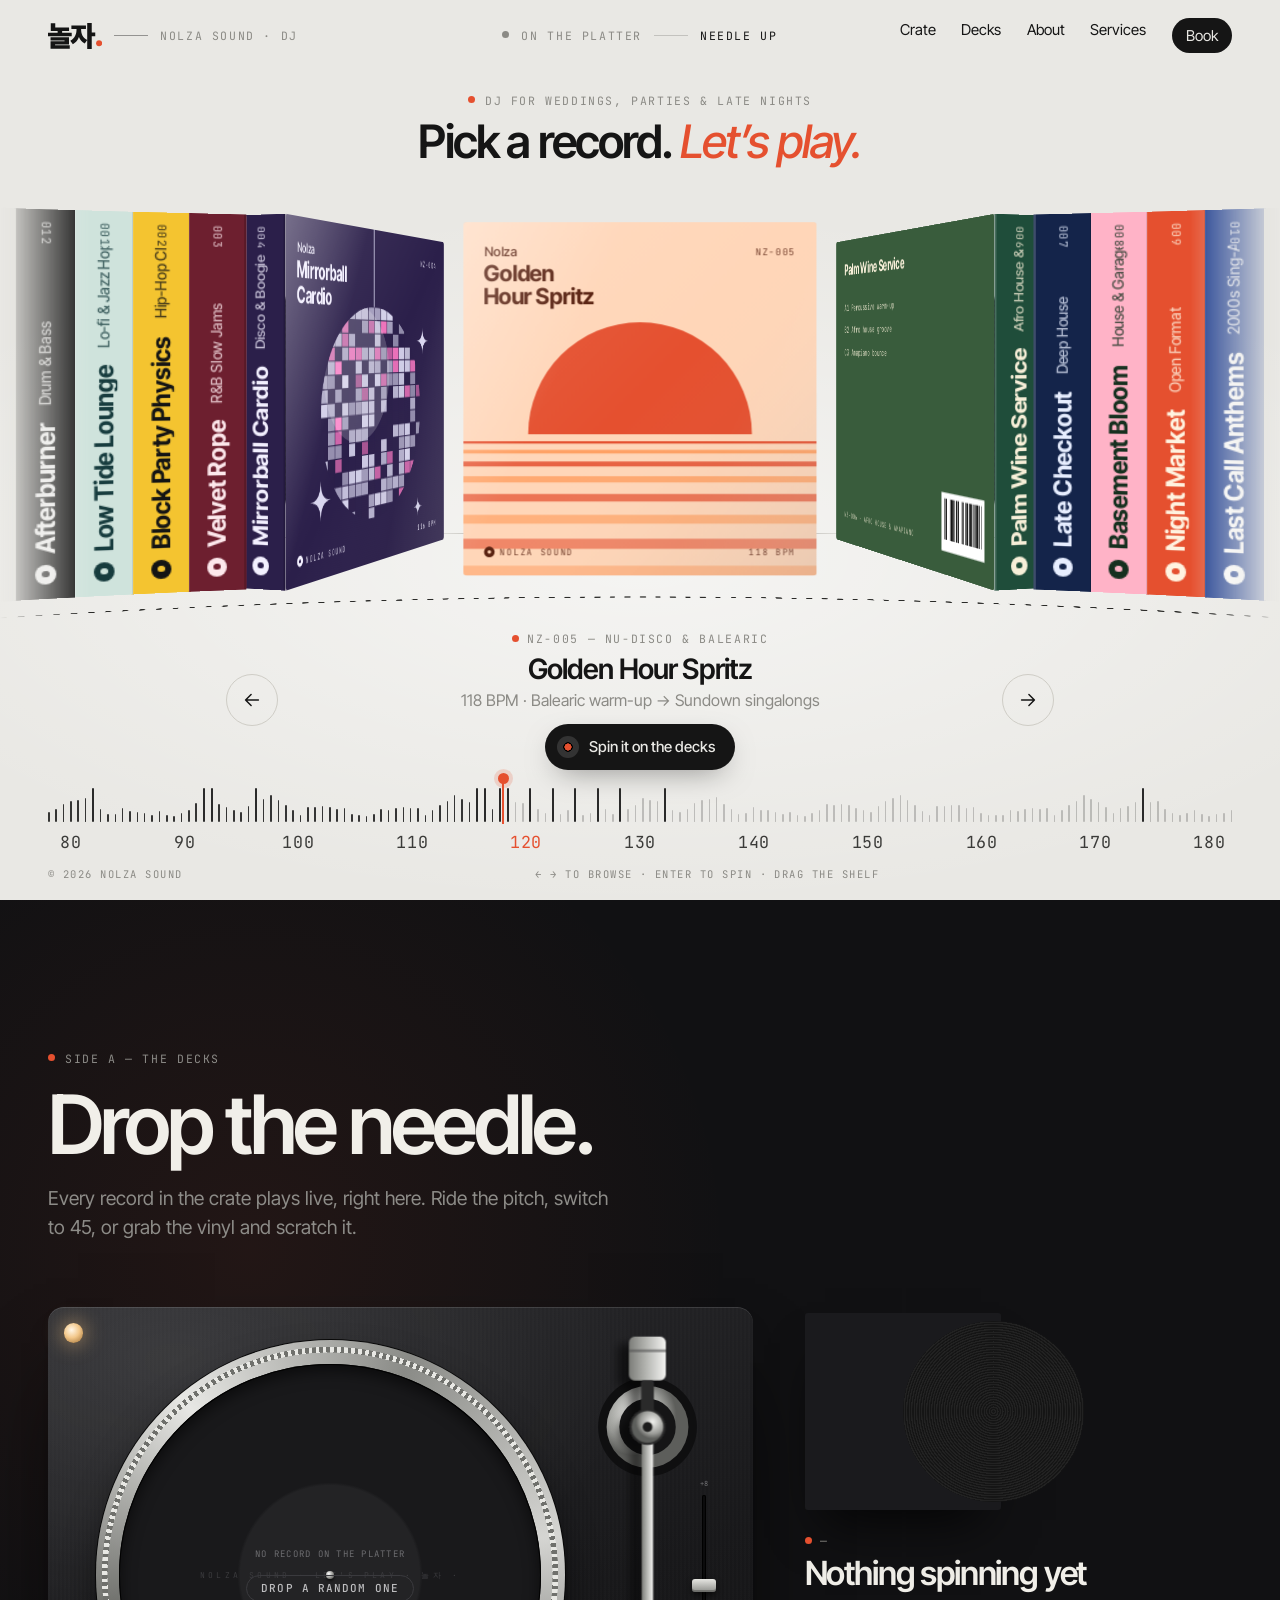
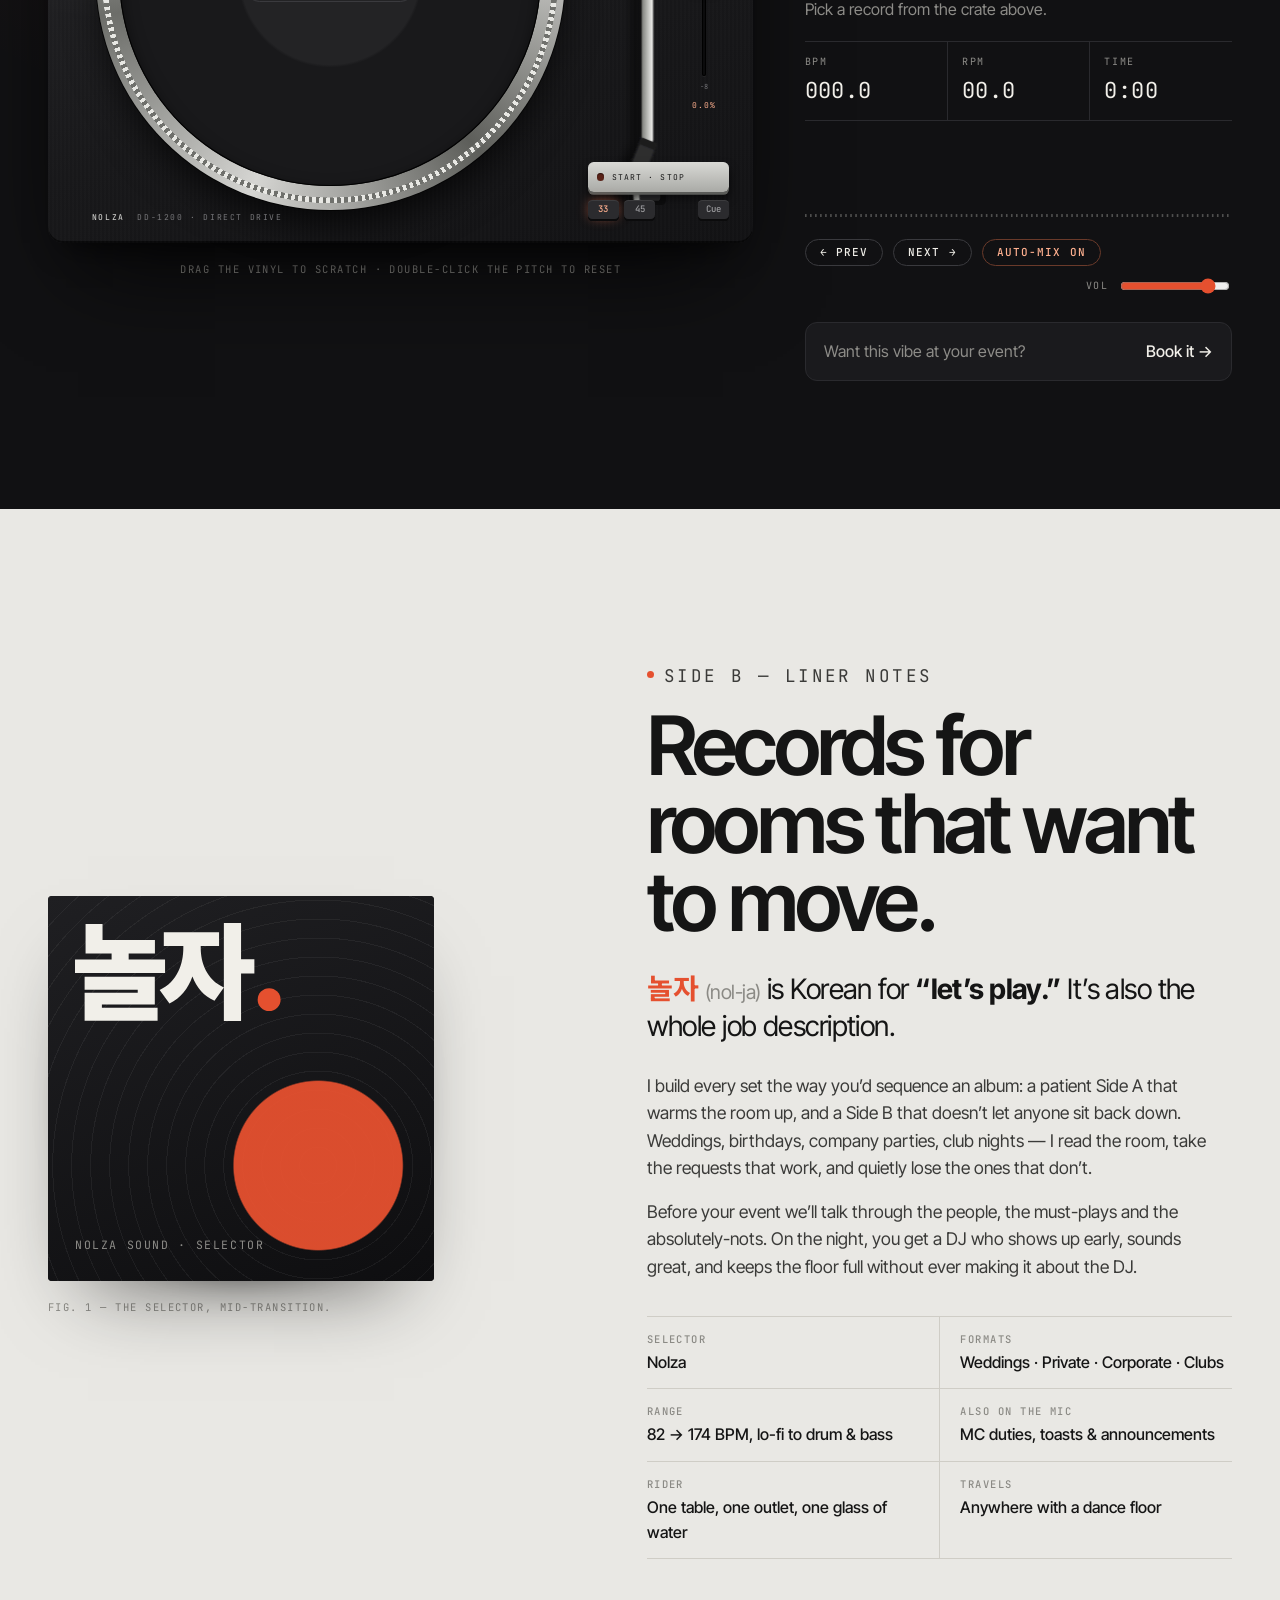
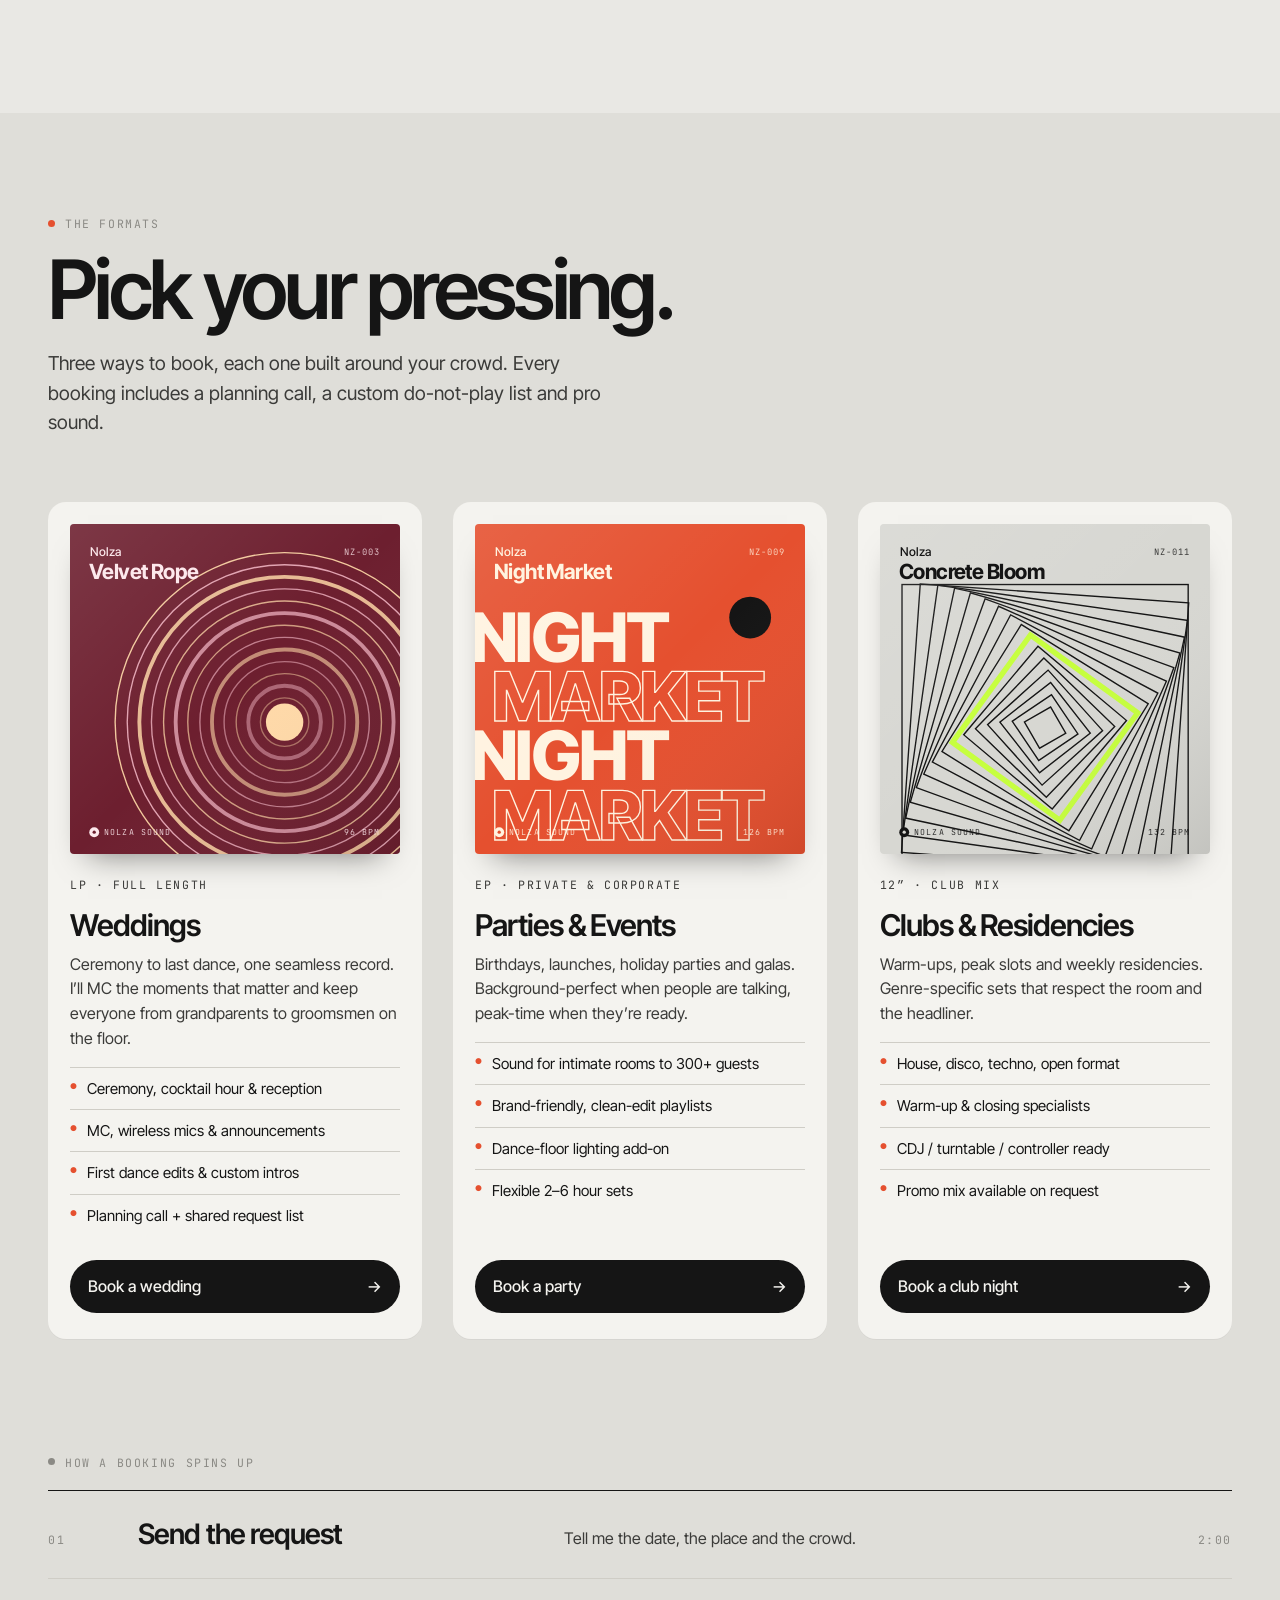
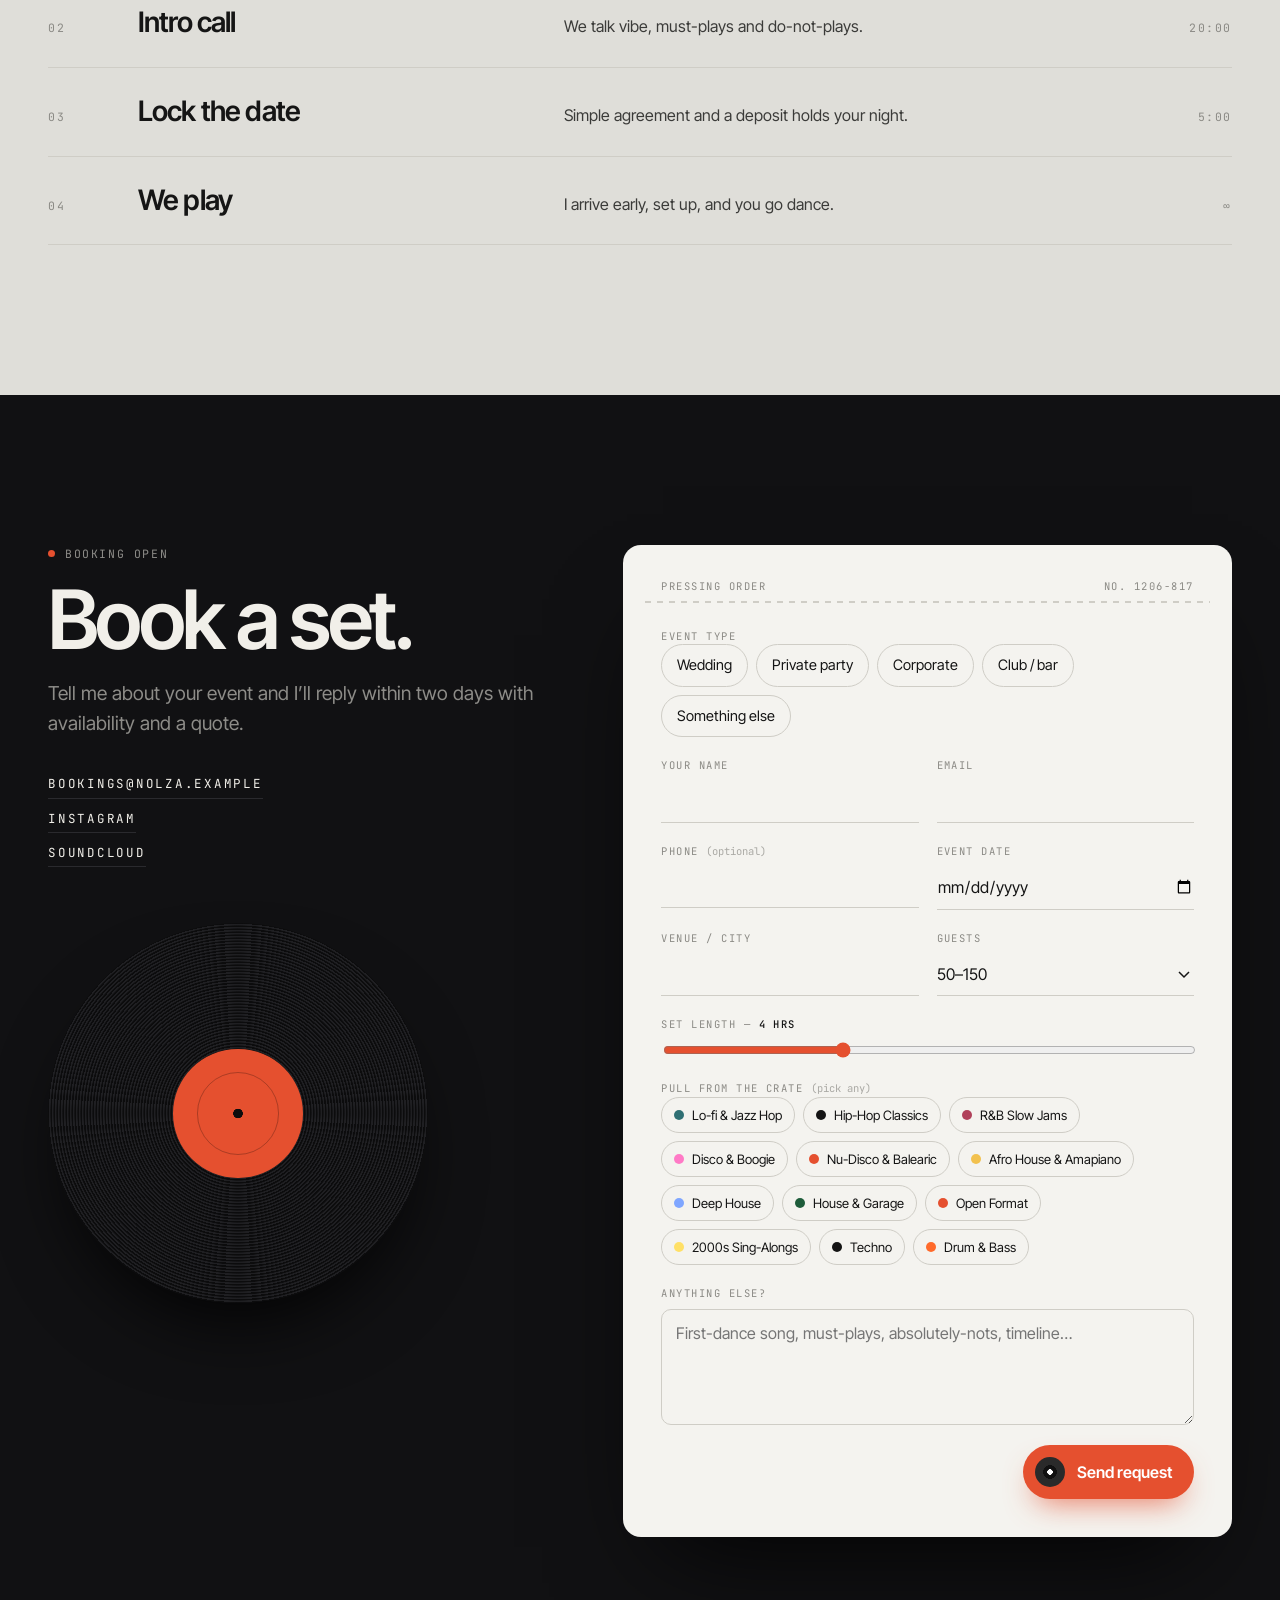
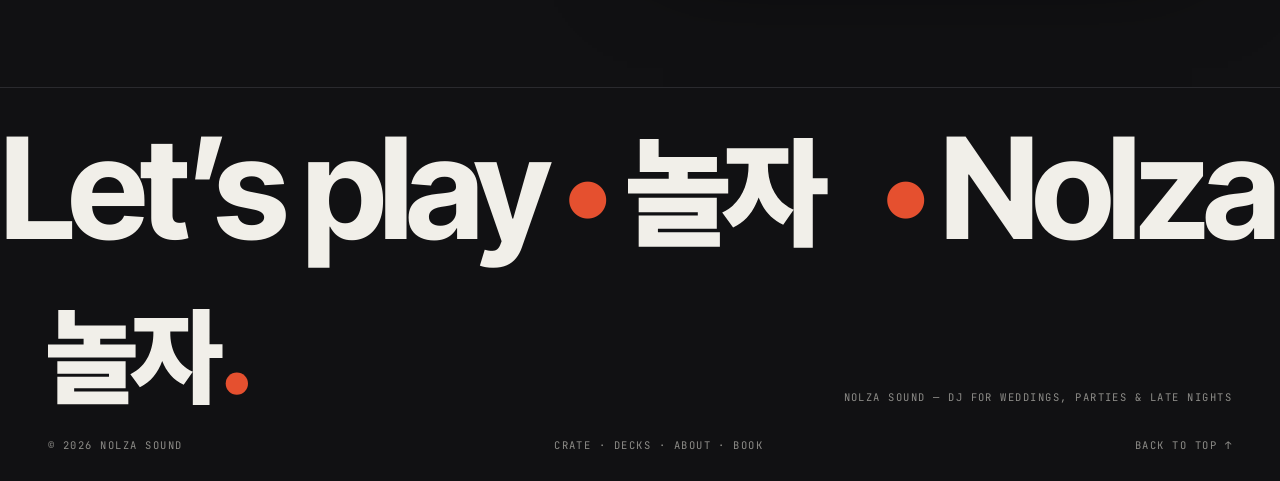
==== commit 3a351013: "Auto-mix: beat-matched crossfade into the next chart song About 8 s before a preview ends, the next " ====
--- a/index.html
+++ b/index.html
@@ -193,6 +193,10 @@
             <div><span class="lbl">Time</span><span class="val" id="npTime">0:00</span></div>
           </div>
           <canvas class="np-viz" id="viz" height="80" aria-hidden="true"></canvas>
+          <div class="np-mix" id="npMix" hidden>
+            <div class="xf" aria-hidden="true"><span class="mono">A</span><div class="xf-track"><i id="xfKnob"></i></div><span class="mono">B</span></div>
+            <p class="mono xf-label" id="xfLabel" aria-live="polite"></p>
+          </div>
 
           <p class="np-blurb" id="npBlurb"></p>
           <ol class="np-flow" id="npFlow"></ol>
@@ -200,6 +204,7 @@
           <div class="np-actions">
             <button class="chip" id="npPrev" aria-label="Load previous record">← Prev</button>
             <button class="chip" id="npNext" aria-label="Load next record">Next →</button>
+            <button class="chip" id="autoMixBtn" aria-pressed="true">Auto-mix on</button>
             <label class="vol mono">Vol <input type="range" id="volume" min="0" max="1" step="0.01" value="0.85" aria-label="Volume" /></label>
           </div>
           <a class="np-apple" id="npApple" href="https://music.apple.com" target="_blank" rel="noopener" hidden>
--- a/css/styles.css
+++ b/css/styles.css
@@ -402,6 +402,18 @@
 .np-readout .lbl { color: var(--night-muted); font-size: 10px; }
 .np-readout .val { font-size: 22px; letter-spacing: .02em; color: var(--night-ink); font-variant-numeric: tabular-nums; }
 .np-viz { width: 100%; height: 80px; margin: 16px 0 10px; display: block; }
+/* crossfader for the auto-mix */
+.np-mix { margin: 2px 0 18px; }
+.np-mix[hidden] { display: none; }
+.xf { display: flex; align-items: center; gap: 12px; color: var(--night-muted); }
+.xf .mono { font-size: 10px; }
+.xf-track { position: relative; flex: 1; height: 6px; border-radius: 3px; background: #0b0b0c; box-shadow: inset 0 0 0 1px #000, 0 1px 0 rgba(255,255,255,.06); }
+.xf-track i { position: absolute; top: 50%; left: 0; width: 34px; height: 18px; margin: -9px 0 0 -17px; border-radius: 3px; background: linear-gradient(180deg, #e6e6e2, #8e8f8b); box-shadow: 0 3px 6px rgba(0,0,0,.6), inset 0 -2px 0 rgba(0,0,0,.25); transition: left .3s linear; }
+.xf-track i::after { content: ''; position: absolute; left: 50%; top: 3px; bottom: 3px; width: 2px; margin-left: -1px; background: var(--accent); }
+.xf-label { margin: 10px 0 0; color: var(--night-muted); font-size: 10px; letter-spacing: .1em; white-space: nowrap; overflow: hidden; text-overflow: ellipsis; }
+#autoMixBtn[aria-pressed="true"] { color: #ffb08f; border-color: #6a3a2a; }
+.record.swap .record-label { animation: label-swap .42s var(--ease); }
+@keyframes label-swap { 40% { opacity: 0; scale: .92; filter: blur(3px); } }
 .np-blurb { color: #c4c2bc; margin: 0 0 14px; }
 .np-flow { list-style: none; margin: 0 0 22px; padding: 0; counter-reset: f; }
 .np-flow li { counter-increment: f; display: flex; gap: 14px; padding: 9px 0; border-bottom: 1px dashed var(--night-line); font-size: 15px; }
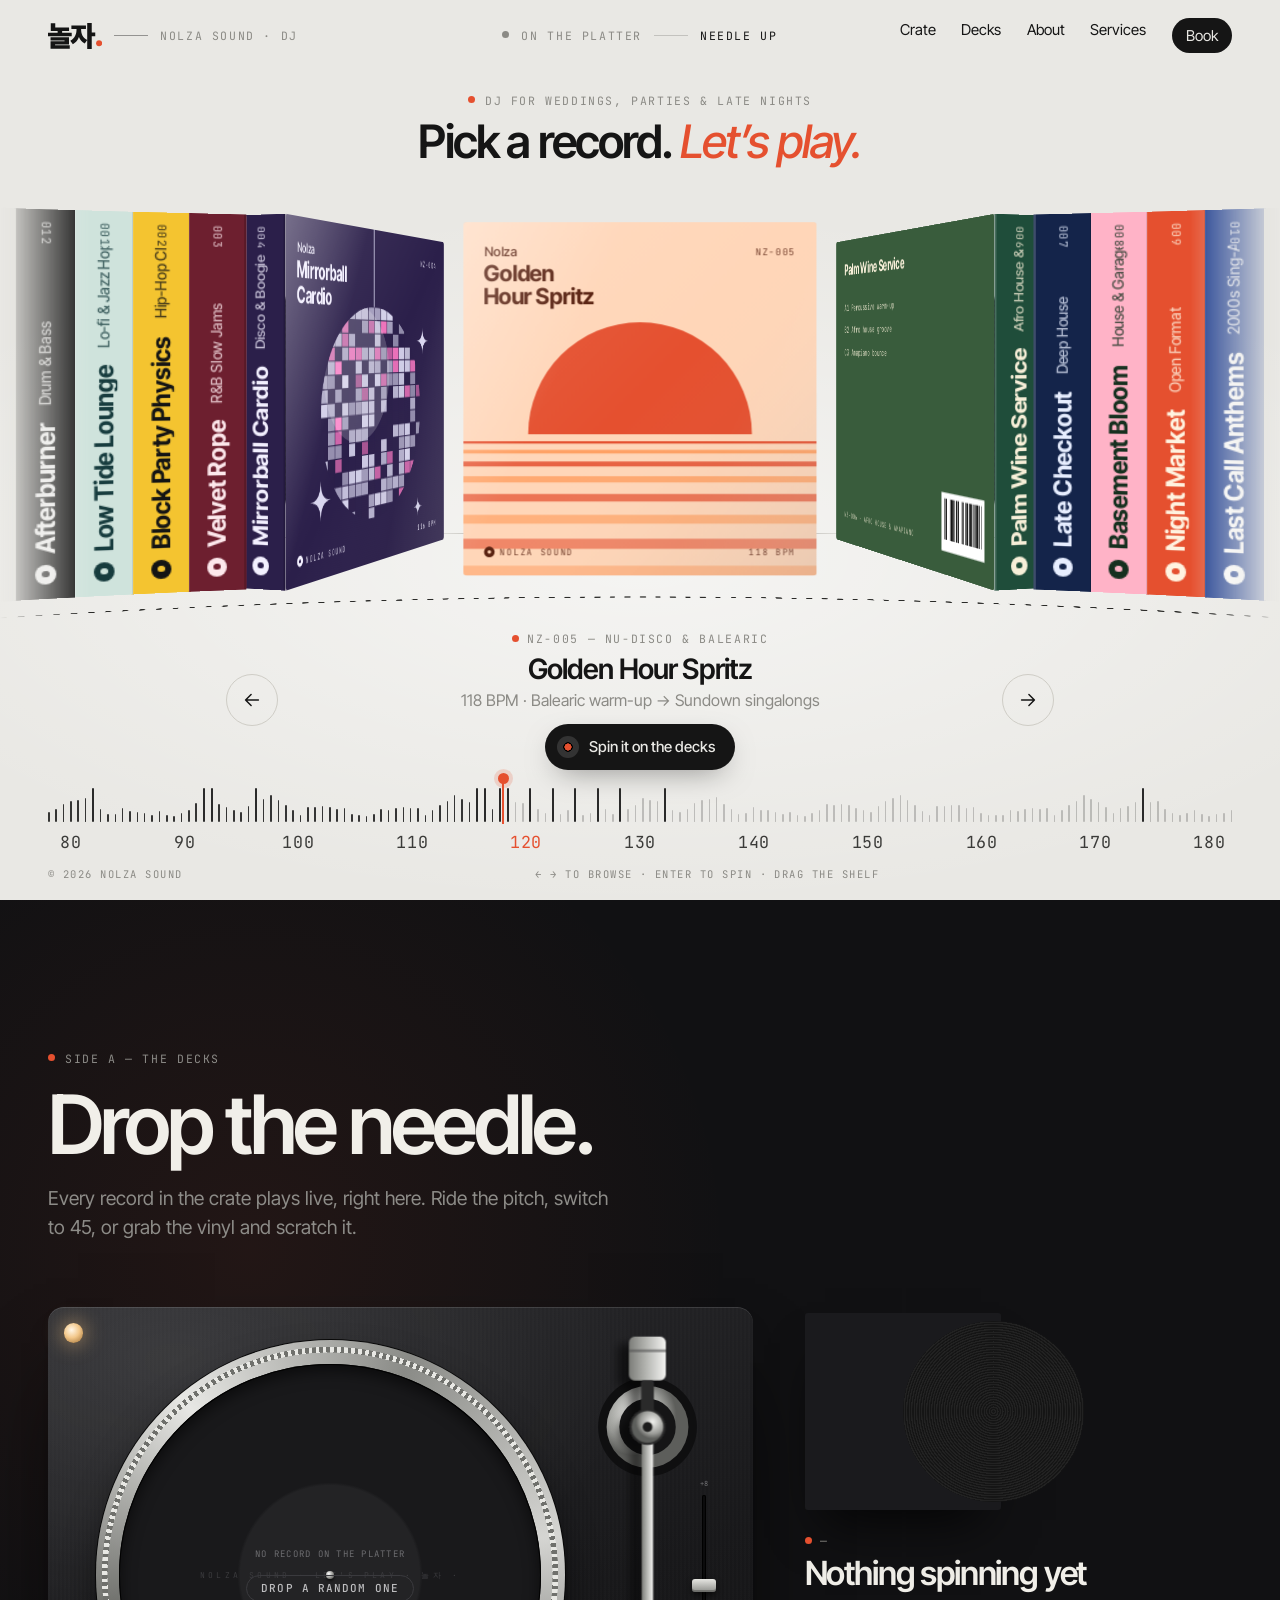
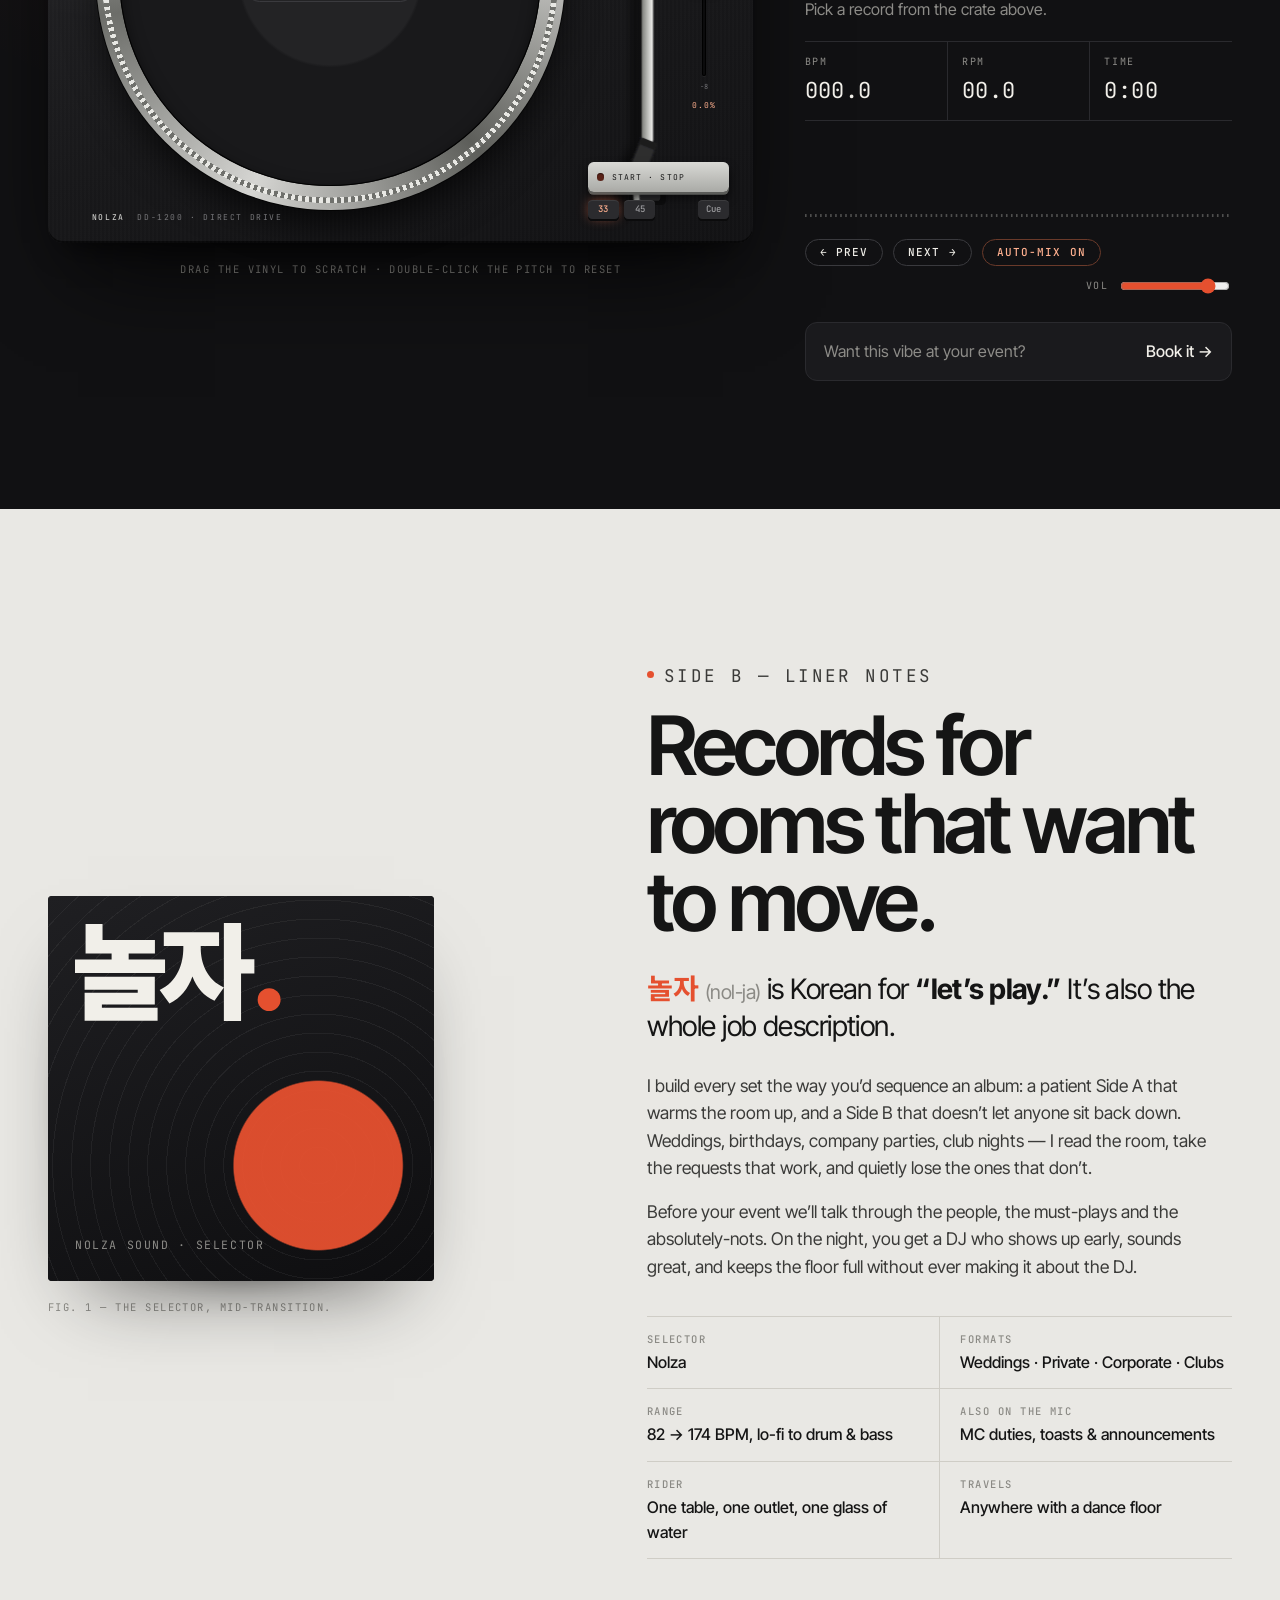
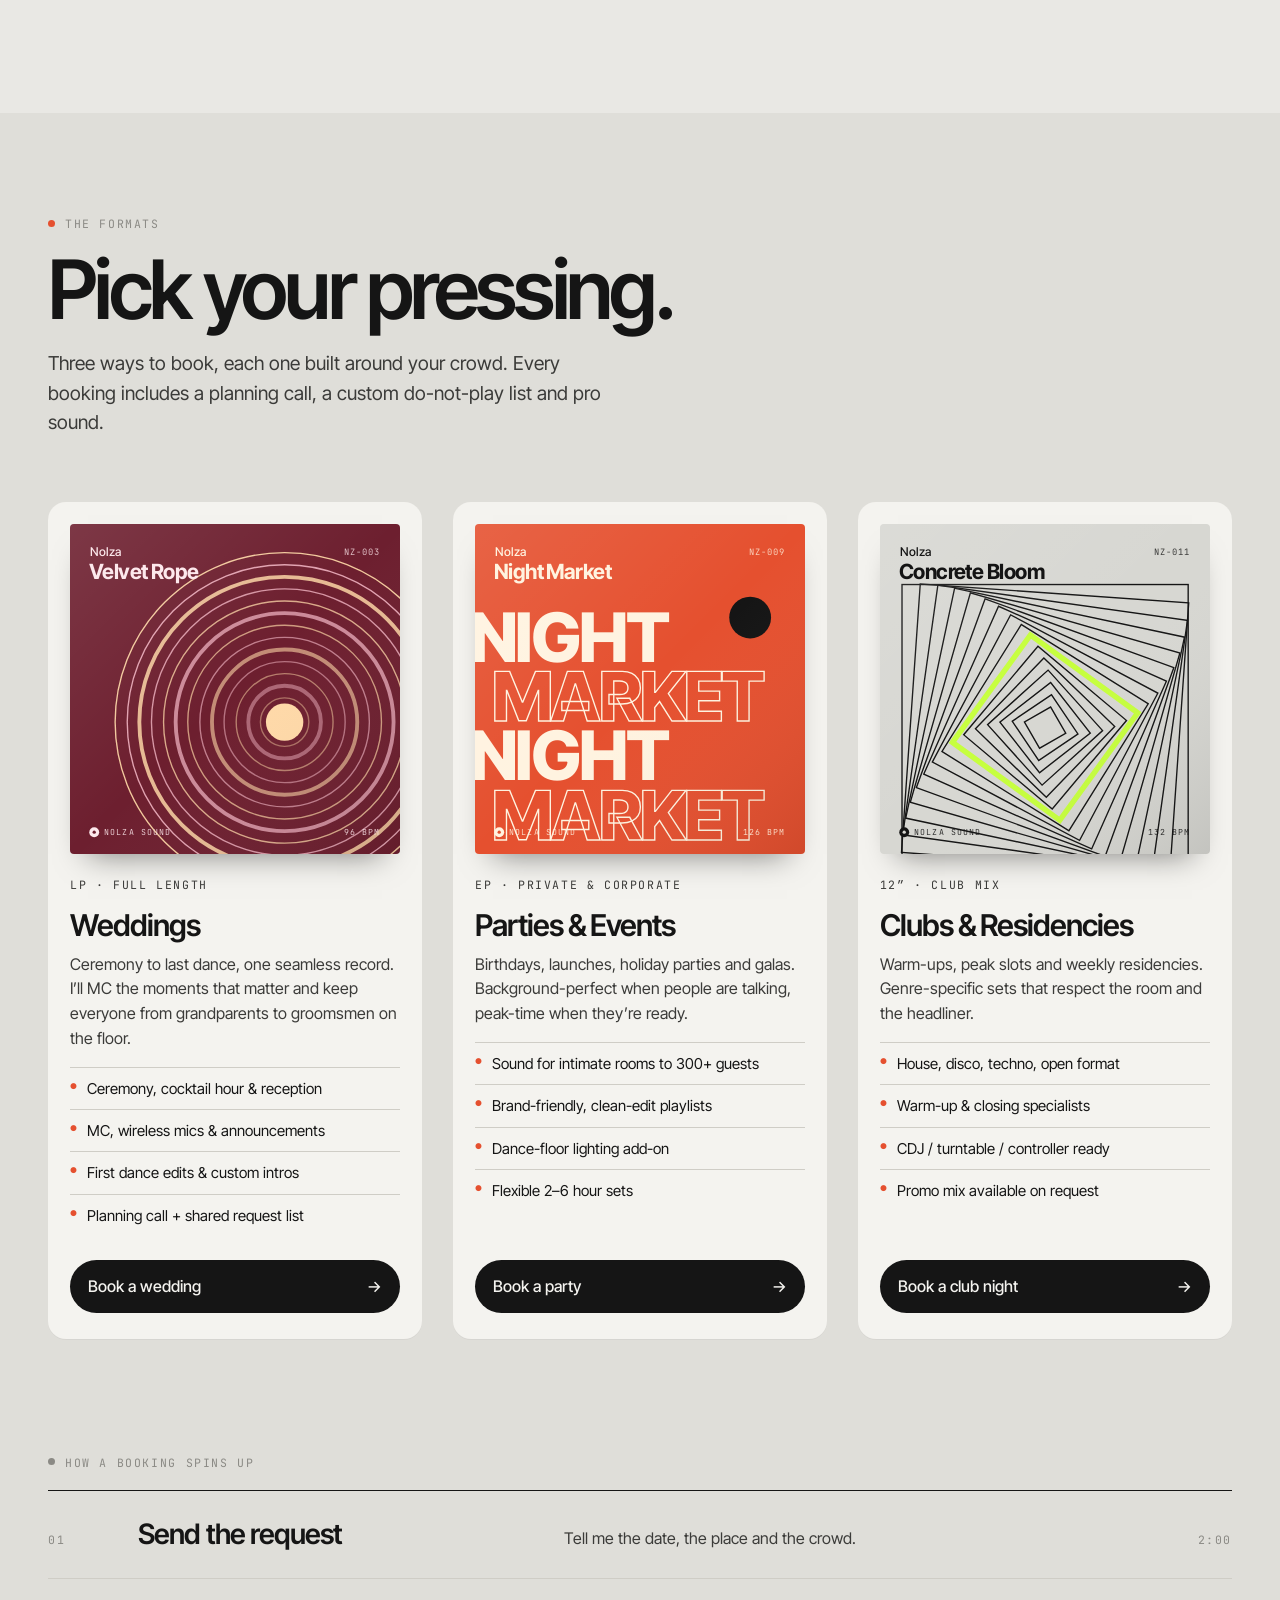
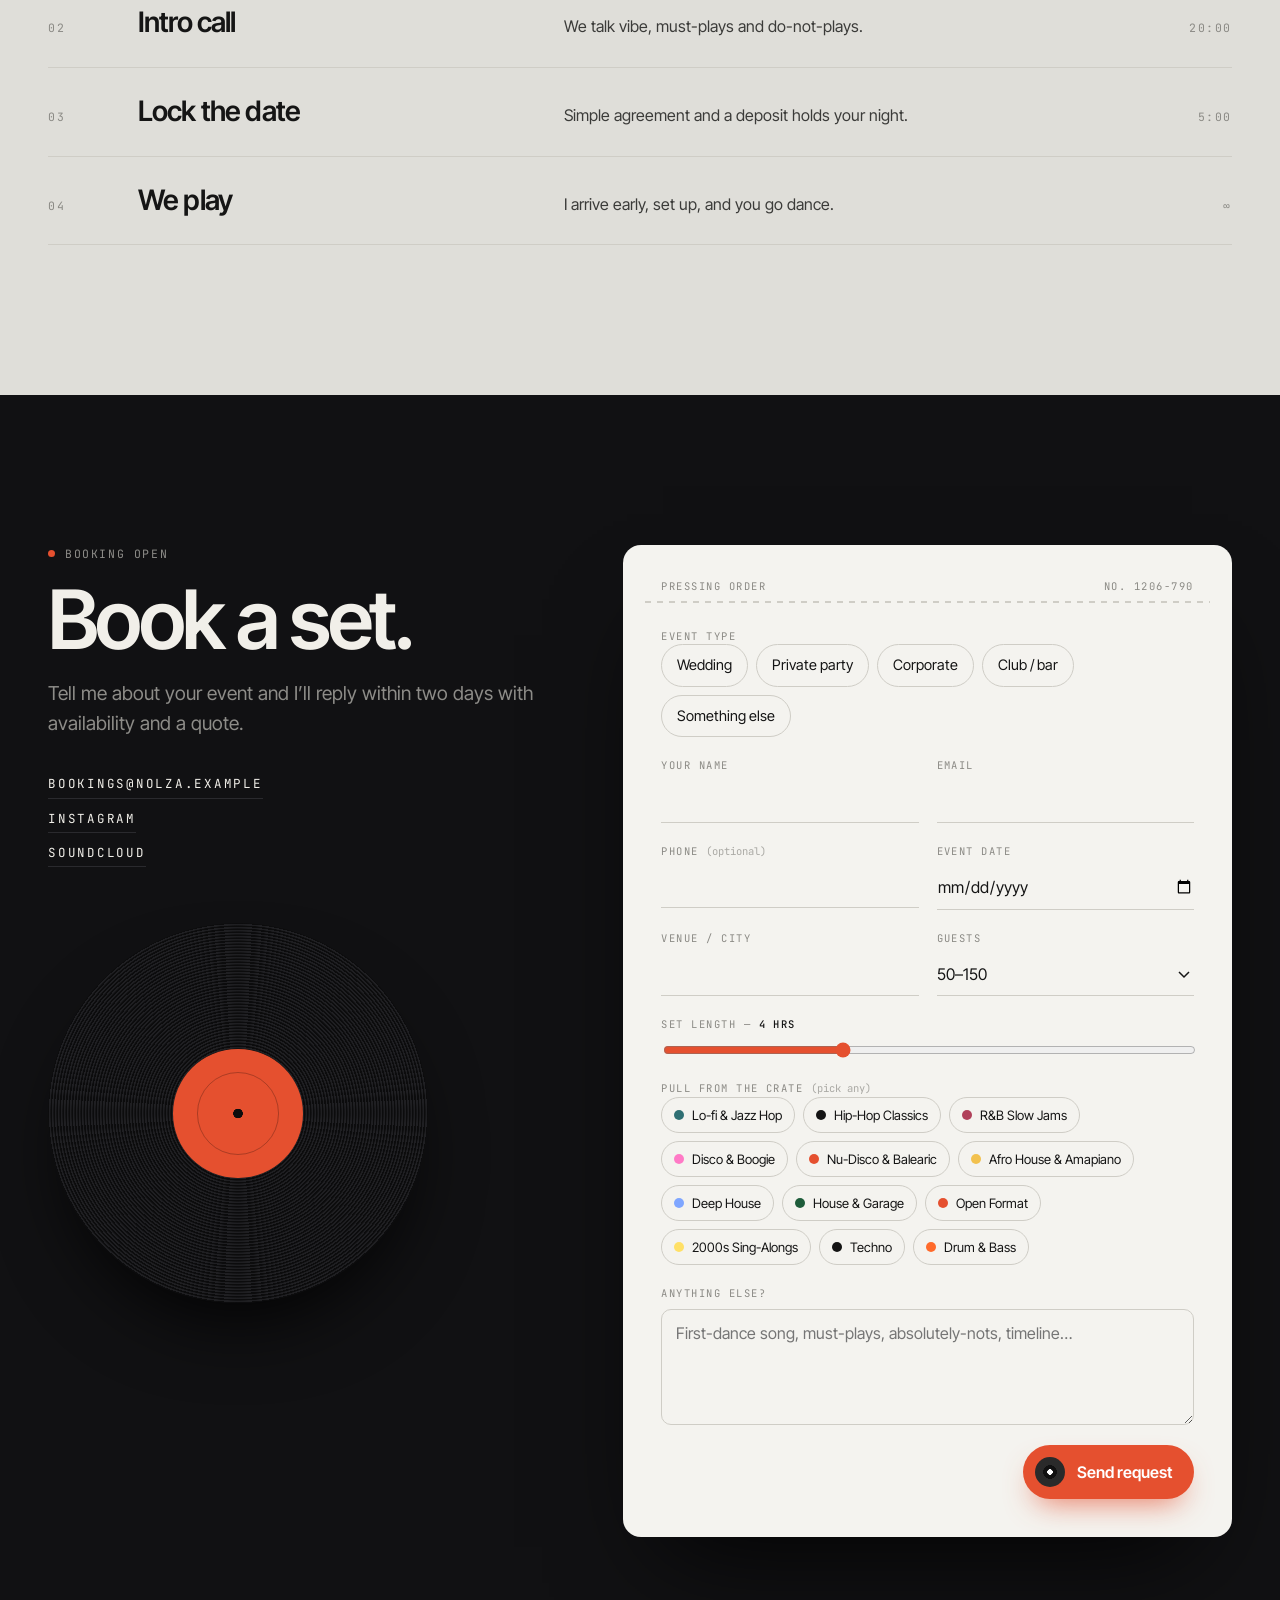
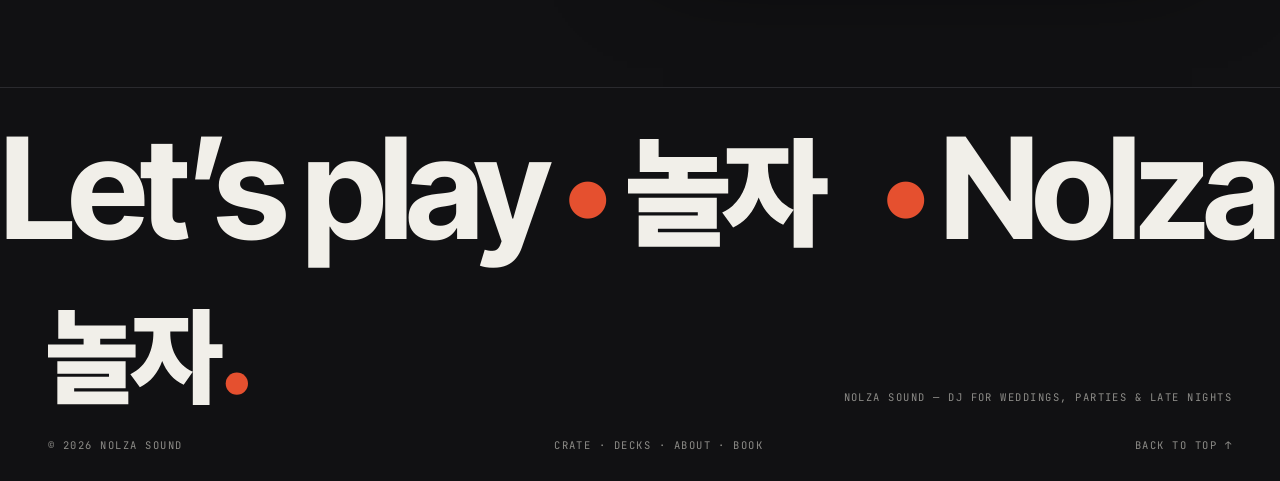
==== commit 651078bb: "Genre charts: choose the crate's genre on the page A row of genre buttons above the crate (All, Pop," ====
--- a/index.html
+++ b/index.html
@@ -47,6 +47,7 @@
       <div class="crate-intro">
         <p class="mono kicker"><span class="dot dot-accent"></span> <span id="crateKicker">DJ for weddings, parties &amp; late nights</span></p>
         <h1 class="crate-title">Pick a record. <em>Let’s play.</em></h1>
+        <div class="genre-bar" id="genreBar" role="tablist" aria-label="Choose a genre chart" hidden></div>
       </div>
 
       <div class="shelf-wrap" id="shelfWrap">
--- a/css/styles.css
+++ b/css/styles.css
@@ -88,13 +88,13 @@
 /* ------------------------------------------------------------------ crate / hero */
 .crate {
   min-height: max(720px, 100svh);
-  display: grid; grid-template-rows: auto 1fr auto auto auto;
+  display: grid; grid-template-rows: auto 1fr auto auto auto; grid-template-columns: minmax(0, 1fr);
   padding: 92px 0 18px; position: relative; overflow: hidden; overflow: clip;
   background:
     radial-gradient(1200px 500px at 50% 62%, rgba(255,255,255,.55), transparent 70%),
     var(--bg);
 }
-.crate-intro { text-align: center; padding: 0 var(--gutter); }
+.crate-intro { text-align: center; padding: 0 var(--gutter); min-width: 0; }
 .crate-intro .kicker { justify-content: center; margin-bottom: 8px; }
 .crate-title { margin: 0; font-weight: 600; letter-spacing: -.04em; font-size: clamp(28px, 3.6vw, 50px); line-height: 1; }
 .crate-title em { font-style: italic; font-weight: 500; color: var(--accent); }
@@ -241,6 +241,27 @@
 .ruler-labels span.on { color: var(--accent); }
 .crate-foot { display: flex; justify-content: space-between; gap: 16px; padding: 14px var(--gutter) 0; color: var(--muted); font-size: 10.5px; }
 .crate-foot a { text-decoration: none; }
+/* genre charts */
+.genre-bar {
+  display: flex; gap: 6px; justify-content: center; margin: 16px calc(var(--gutter) * -1) 0; padding: 2px var(--gutter);
+  overflow-x: auto; scrollbar-width: none; max-width: 100%;
+  -webkit-mask: linear-gradient(90deg, transparent, #000 var(--gutter), #000 calc(100% - var(--gutter)), transparent);
+  mask: linear-gradient(90deg, transparent, #000 var(--gutter), #000 calc(100% - var(--gutter)), transparent);
+}
+.genre-bar[hidden] { display: none; }
+.genre-bar::-webkit-scrollbar { display: none; }
+.genre-bar button {
+  flex: none; border: 1px solid var(--line); background: transparent; border-radius: 99px; padding: 6px 13px;
+  font: 500 11px/1 var(--mono); letter-spacing: .1em; text-transform: uppercase; color: var(--ink-2);
+  transition: background .2s, color .2s, border-color .2s, transform .2s var(--ease-spring);
+}
+.genre-bar button:hover { border-color: var(--ink); color: var(--ink); }
+.genre-bar button[aria-selected="true"] { background: var(--ink); border-color: var(--ink); color: var(--bg); }
+.genre-bar button:active { transform: scale(.95); }
+@media (max-width: 900px) { .genre-bar { justify-content: flex-start; } }
+.crate.loading .crate-intro::after { content: ''; display: block; width: 26px; height: 26px; margin: 18px auto 0; border-radius: 50%;
+  background: radial-gradient(circle, var(--accent) 0 22%, #151515 24% 100%); animation: spin .8s linear infinite; position: absolute; left: 50%; top: 50%; margin-left: -13px; }
+.crate { position: relative; }
 /* the shelf fades in once the crate (chart or sets) is ready */
 .shelf-wrap, .crate-info, .ruler { transition: opacity .8s var(--ease); }
 .crate:not(.ready) .shelf-wrap, .crate:not(.ready) .crate-info, .crate:not(.ready) .ruler { opacity: 0; }
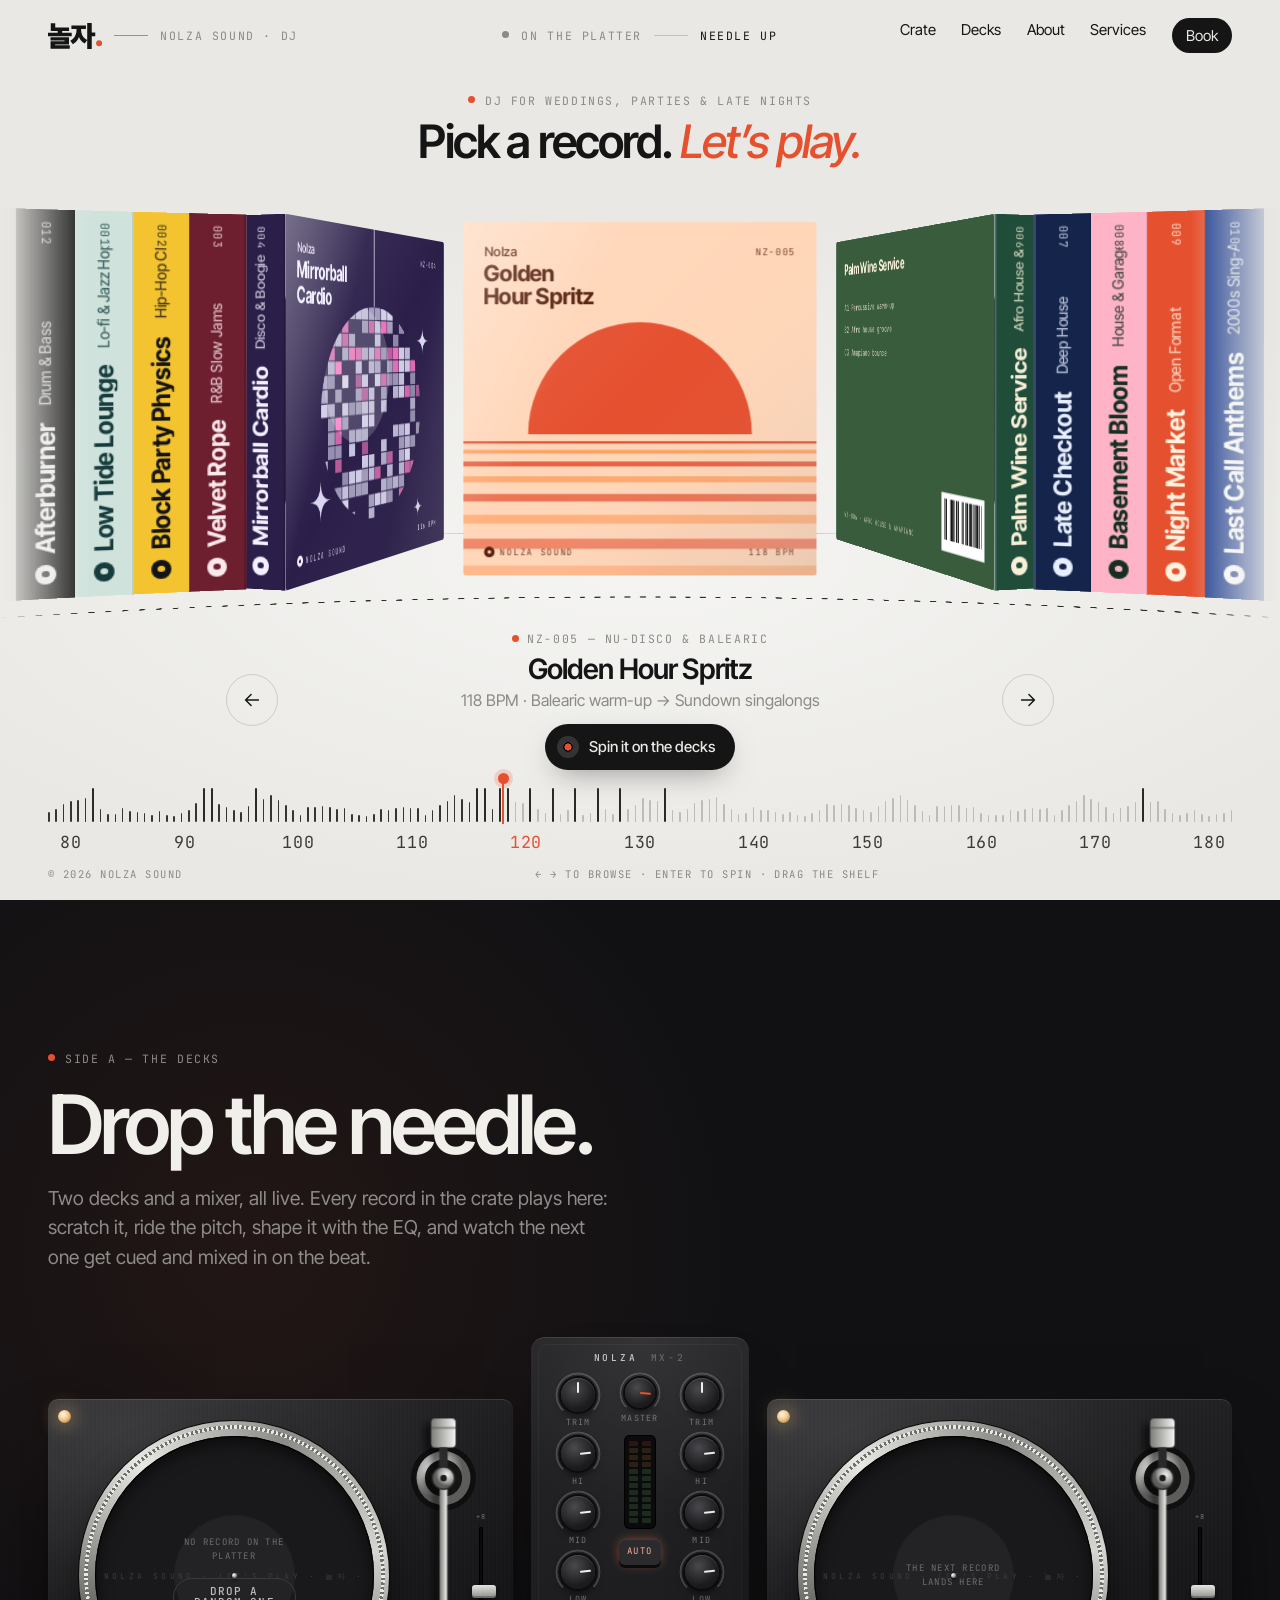
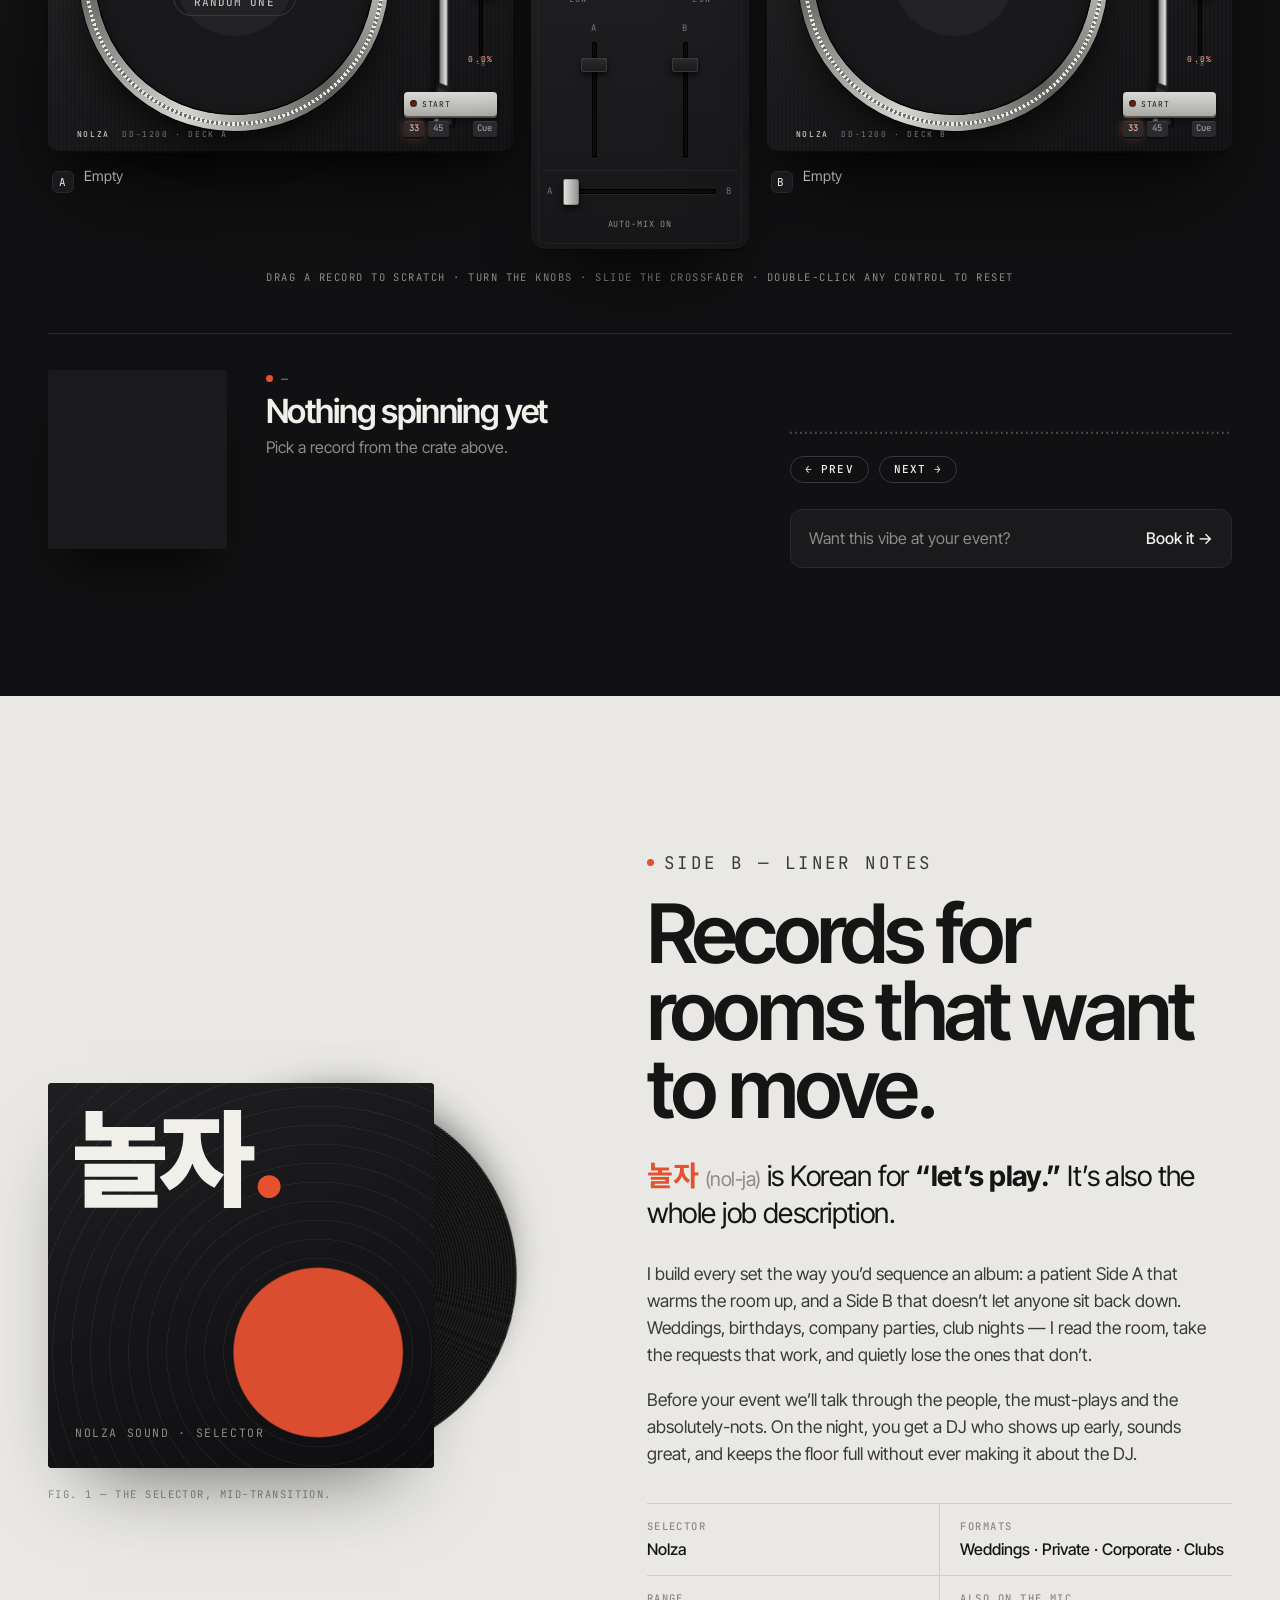
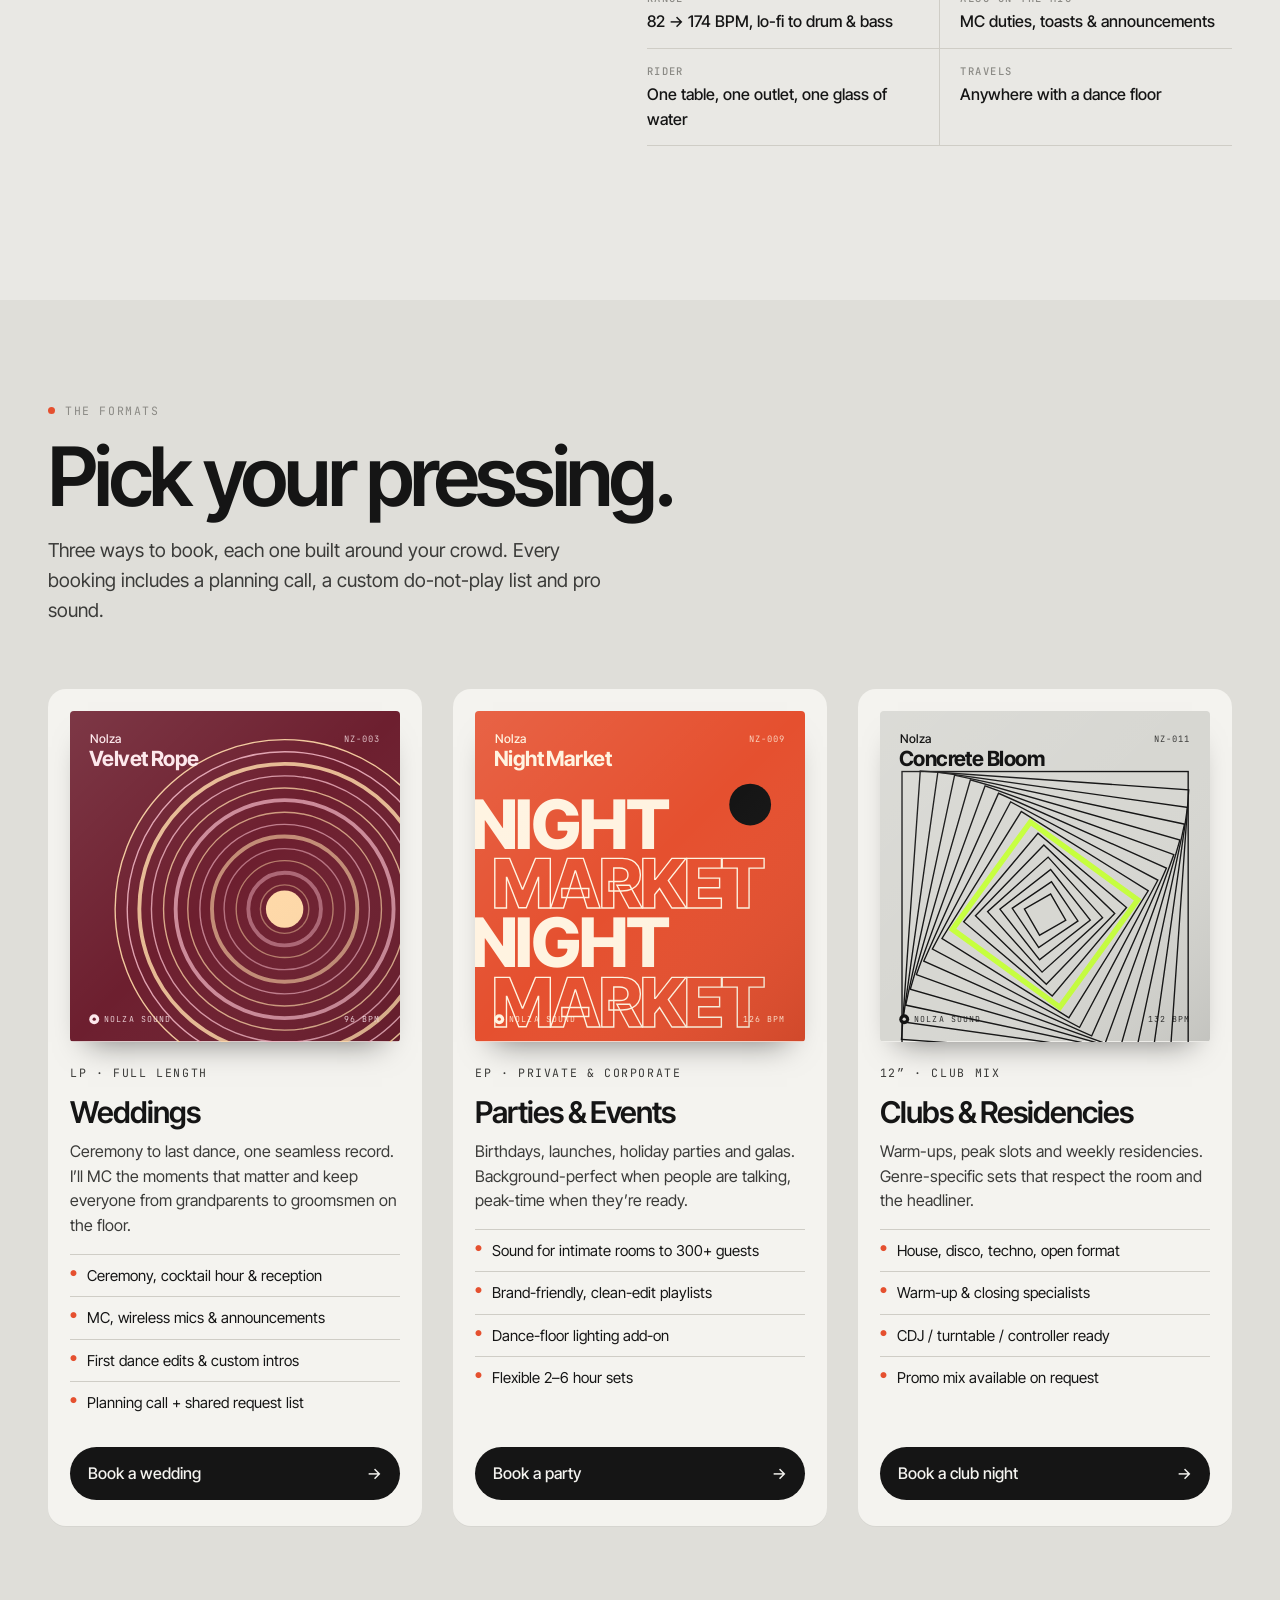
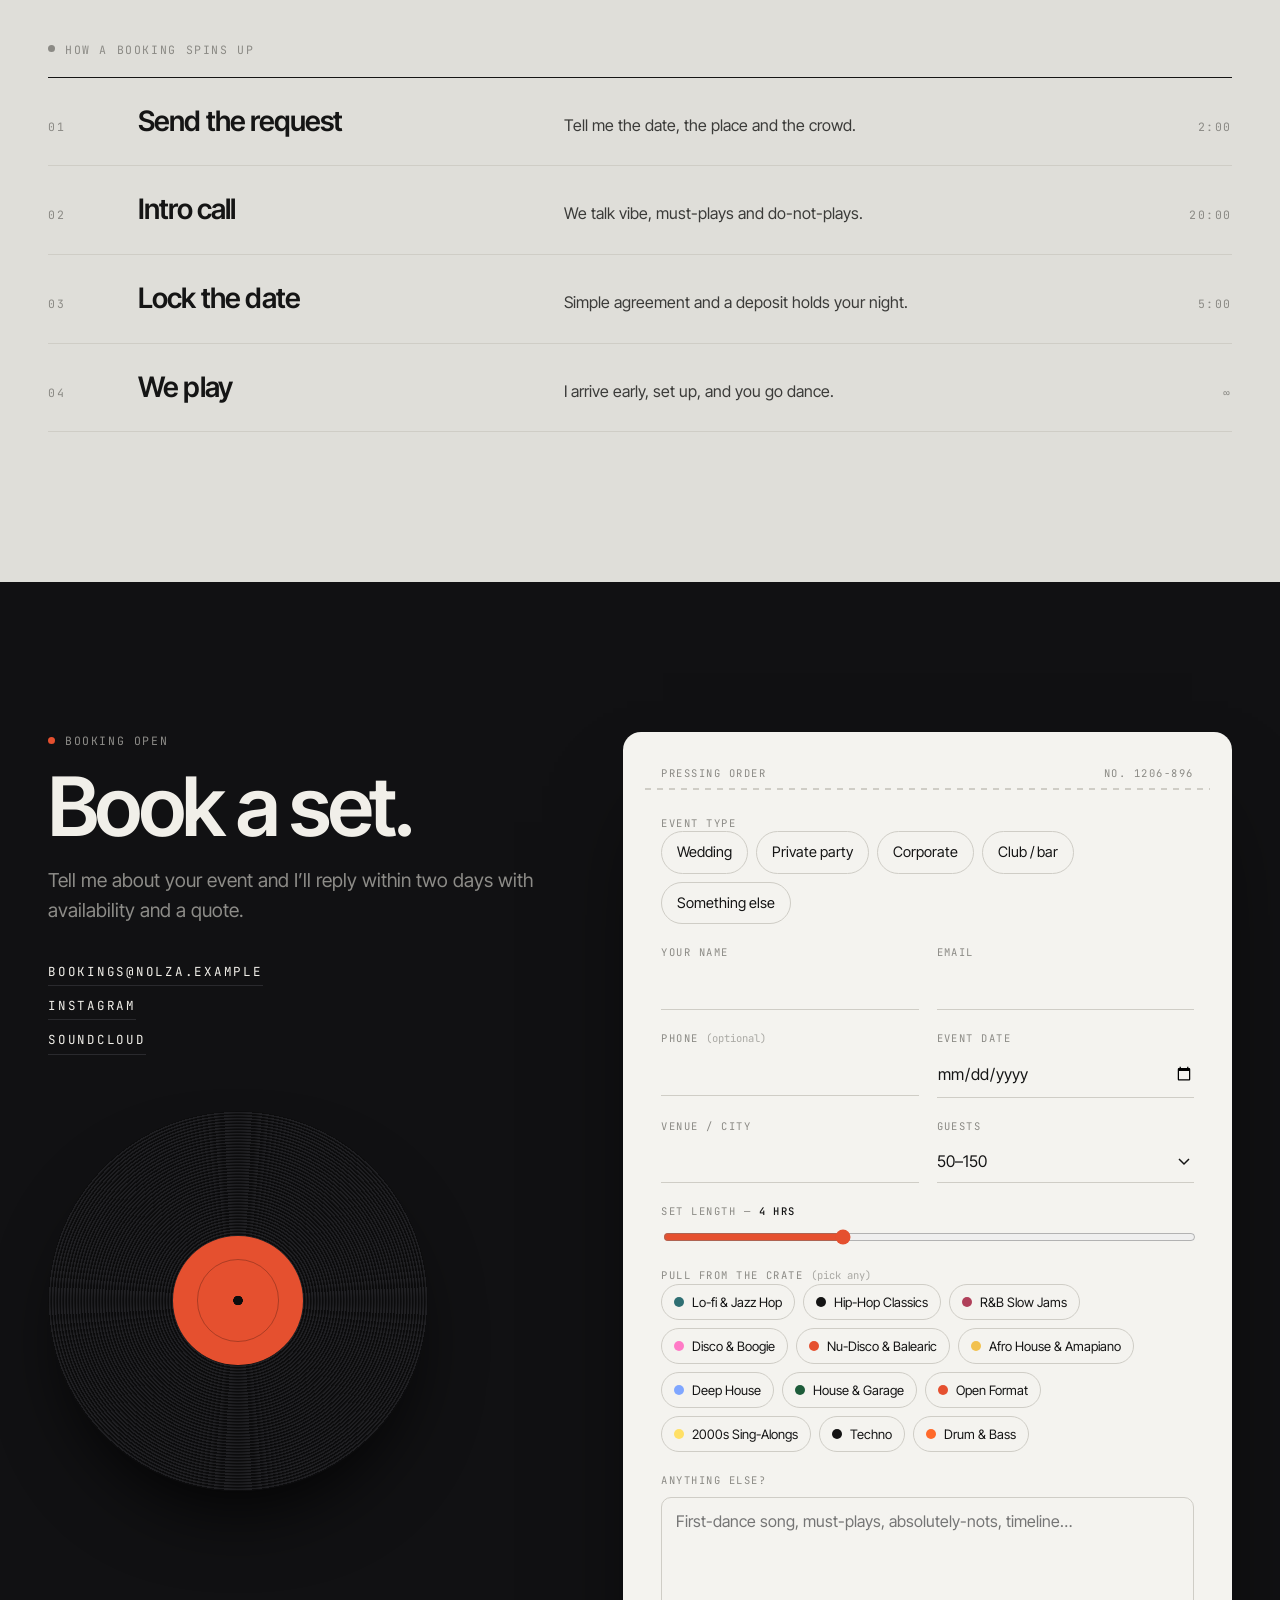
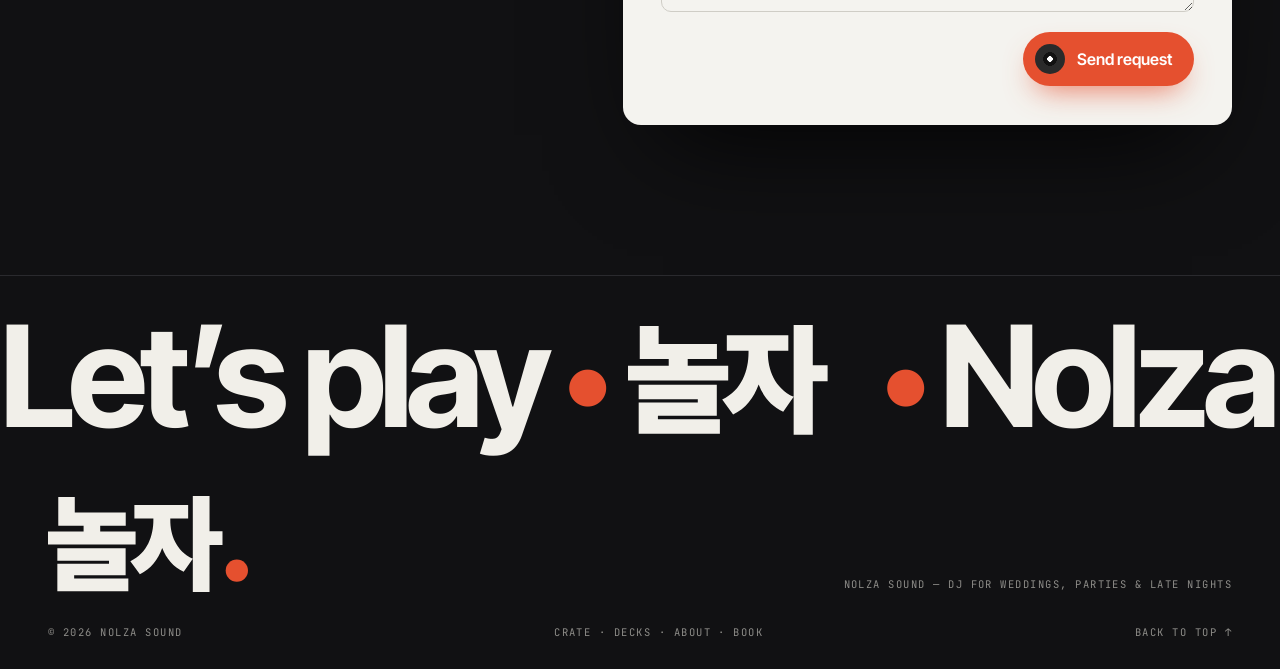
==== commit 18411df4: "Two-deck DJ booth with a mixer Replace the single turntable with a booth: deck A and deck B (each a " ====
--- a/index.html
+++ b/index.html
@@ -90,131 +90,42 @@
     </section>
 
     <!-- ============================== DECKS -->
-    <section class="decks" id="decks" aria-label="The turntable">
+    <section class="decks" id="decks" aria-label="The DJ booth">
       <div class="decks-head">
         <p class="mono kicker light"><span class="dot dot-accent"></span> Side A — The decks</p>
         <h2 class="section-title">Drop the needle.</h2>
-        <p class="lede">Every record in the crate plays live, right here. Ride the pitch, switch to 45, or grab the vinyl and scratch it.</p>
-      </div>
-
-      <div class="decks-grid">
-        <div class="tt-wrap">
-          <div class="turntable" id="turntable">
-            <div class="tt-light" aria-hidden="true"></div>
-            <div class="tt-brand mono" aria-hidden="true"><b>NOLZA</b> DD-1200 · Direct Drive</div>
-
-            <div class="platter" id="platter">
-              <div class="platter-edge" id="platterEdge"></div>
-              <div class="slipmat"><span class="mono">NOLZA SOUND · LET'S PLAY · 놀자 ·</span></div>
-              <div class="record" id="record" aria-hidden="true">
-                <div class="record-grooves"></div>
-                <div class="record-label" id="recordLabel"></div>
-              </div>
-              <div class="record-sheen" aria-hidden="true"></div>
-              <div class="spindle" aria-hidden="true"></div>
-              <div class="tt-empty mono" id="ttEmpty">
-                <span>No record on the platter</span>
-                <button class="chip" id="randomRec">Drop a random one</button>
-              </div>
-            </div>
-
-            <svg class="tonearm" id="tonearm" viewBox="0 0 1000 760" aria-hidden="true">
-              <defs>
-                <linearGradient id="armMetal" x1="0" y1="0" x2="0" y2="1">
-                  <stop offset="0" stop-color="#f4f4f2" /><stop offset=".5" stop-color="#b9bab6" /><stop offset="1" stop-color="#7d7e7a" />
-                </linearGradient>
-                <radialGradient id="baseMetal" cx=".35" cy=".35">
-                  <stop offset="0" stop-color="#f2f2ef" /><stop offset=".7" stop-color="#9c9d99" /><stop offset="1" stop-color="#5d5e5b" />
-                </radialGradient>
-                <filter id="armShadow" x="-20%" y="-20%" width="140%" height="140%">
-                  <feDropShadow dx="10" dy="16" stdDeviation="7" flood-color="#000" flood-opacity=".55" />
-                </filter>
-              </defs>
-              <!-- arm rest -->
-              <g transform="translate(850 694)">
-                <rect x="-26" y="-12" width="52" height="24" rx="6" fill="#0d0d0e" />
-                <rect x="-18" y="-6" width="36" height="12" rx="4" fill="#2a2a2c" />
-              </g>
-              <!-- base -->
-              <circle cx="850" cy="170" r="70" fill="#0f0f10" />
-              <circle cx="850" cy="170" r="58" fill="url(#baseMetal)" />
-              <circle cx="850" cy="170" r="40" fill="#151516" />
-              <g id="armGroup" filter="url(#armShadow)">
-                <g id="armLift">
-                  <!-- counterweight -->
-                  <rect x="-128" y="-26" width="62" height="52" rx="8" fill="url(#armMetal)" />
-                  <rect x="-110" y="-26" width="4" height="52" fill="#555" opacity=".6" />
-                  <rect x="-66" y="-9" width="70" height="18" rx="4" fill="#2b2b2c" />
-                  <!-- arm tube -->
-                  <rect x="0" y="-8" width="452" height="16" rx="8" fill="url(#armMetal)" />
-                  <!-- headshell -->
-                  <g transform="translate(452 0) rotate(22)">
-                    <rect x="-8" y="-13" width="78" height="26" rx="4" fill="#1b1b1c" />
-                    <rect x="2" y="-11" width="40" height="22" rx="2" fill="#2d2d2f" />
-                    <rect x="50" y="-12" width="8" height="24" fill="#e5502f" />
-                    <path d="M 64 -13 L 92 -26 L 96 -20 L 70 -6 Z" fill="url(#armMetal)" />
-                  </g>
-                  <circle cx="0" cy="0" r="24" fill="url(#baseMetal)" stroke="#2a2a2a" stroke-width="3" />
-                  <circle cx="0" cy="0" r="7" fill="#1a1a1a" />
-                </g>
-              </g>
-            </svg>
-
-            <!-- controls on the plinth -->
-            <div class="tt-controls">
-              <button class="tt-start" id="startBtn" aria-pressed="false">
-                <span class="led" aria-hidden="true"></span><span class="mono">Start<span class="ss"> · Stop</span></span>
-              </button>
-              <div class="tt-speed" role="group" aria-label="Speed">
-                <button class="tt-key active" data-speed="33" aria-pressed="true">33</button>
-                <button class="tt-key" data-speed="45" aria-pressed="false">45</button>
-              </div>
-              <button class="tt-key tt-cue" id="cueBtn" aria-label="Lift or lower the needle">Cue</button>
-            </div>
-
-            <div class="pitch">
-              <span class="mono pitch-l">+8</span>
-              <input type="range" id="pitch" min="-8" max="8" step="0.1" value="0" aria-label="Pitch (percent)" />
-              <span class="mono pitch-l">−8</span>
-              <span class="mono pitch-val" id="pitchVal">0.0%</span>
-            </div>
-          </div>
-          <p class="tt-hint mono">Drag the vinyl to scratch · double-click the pitch to reset</p>
-        </div>
-
-        <aside class="nowplaying" aria-live="polite">
-          <div class="np-sleeve" id="npSleeve"></div>
+        <p class="lede">Two decks and a mixer, all live. Every record in the crate plays here: scratch it, ride the pitch, shape it with the EQ, and watch the next one get cued and mixed in on the beat.</p>
+      </div>
+
+      <div class="booth" id="booth">
+        <div class="deck-slot" id="deckA"></div>
+        <div class="mixer" id="mixer" aria-label="Mixer"></div>
+        <div class="deck-slot" id="deckB"></div>
+      </div>
+      <p class="tt-hint mono">Drag a record to scratch · turn the knobs · slide the crossfader · double-click any control to reset</p>
+
+      <aside class="nowplaying" aria-live="polite">
+        <div class="np-sleeve" id="npSleeve"></div>
+        <div class="np-main">
           <p class="mono np-cat"><span class="dot dot-accent" id="npDot"></span> <span id="npCat">—</span></p>
           <h3 class="np-title" id="npTitle">Nothing spinning yet</h3>
           <p class="np-genre" id="npGenre">Pick a record from the crate above.</p>
-
-          <div class="np-readout mono">
-            <div><span class="lbl">BPM</span><span class="val" id="npBpm">000.0</span></div>
-            <div><span class="lbl">RPM</span><span class="val" id="npRpm">00.0</span></div>
-            <div><span class="lbl">Time</span><span class="val" id="npTime">0:00</span></div>
-          </div>
-          <canvas class="np-viz" id="viz" height="80" aria-hidden="true"></canvas>
-          <div class="np-mix" id="npMix" hidden>
-            <div class="xf" aria-hidden="true"><span class="mono">A</span><div class="xf-track"><i id="xfKnob"></i></div><span class="mono">B</span></div>
-            <p class="mono xf-label" id="xfLabel" aria-live="polite"></p>
-          </div>
-
           <p class="np-blurb" id="npBlurb"></p>
-          <ol class="np-flow" id="npFlow"></ol>
-
-          <div class="np-actions">
-            <button class="chip" id="npPrev" aria-label="Load previous record">← Prev</button>
-            <button class="chip" id="npNext" aria-label="Load next record">Next →</button>
-            <button class="chip" id="autoMixBtn" aria-pressed="true">Auto-mix on</button>
-            <label class="vol mono">Vol <input type="range" id="volume" min="0" max="1" step="0.01" value="0.85" aria-label="Volume" /></label>
-          </div>
           <a class="np-apple" id="npApple" href="https://music.apple.com" target="_blank" rel="noopener" hidden>
             <svg viewBox="0 0 24 24" aria-hidden="true"><path d="M9 18V5l12-2v13M9 18a3 3 0 1 1-6 0 3 3 0 0 1 6 0Zm12-2a3 3 0 1 1-6 0 3 3 0 0 1 6 0Z"/></svg>
             Listen on Apple Music <span>↗</span>
           </a>
+        </div>
+        <div class="np-side">
+          <canvas class="np-viz" id="viz" height="64" aria-hidden="true"></canvas>
+          <ol class="np-flow" id="npFlow"></ol>
+          <div class="np-actions">
+            <button class="chip" id="npPrev" aria-label="Load previous record">← Prev</button>
+            <button class="chip" id="npNext" aria-label="Load next record">Next →</button>
+          </div>
           <a class="np-book" href="#book" id="npBook">Want this vibe at your event? <span>Book it →</span></a>
-        </aside>
-      </div>
+        </div>
+      </aside>
     </section>
 
     <!-- ============================== ABOUT -->
--- a/css/styles.css
+++ b/css/styles.css
@@ -280,9 +280,15 @@
 }
 .decks .lede { color: var(--night-muted); }
 .decks-head { max-width: 1320px; margin: 0 auto clamp(36px, 5vw, 64px); position: relative; }
-.decks-grid { max-width: 1320px; margin: 0 auto; display: grid; grid-template-columns: minmax(0, 1.65fr) minmax(300px, 1fr); gap: clamp(28px, 4vw, 64px); align-items: start; position: relative; }
-
-.tt-wrap { position: relative; }
+/* the booth: deck A · mixer · deck B */
+.booth { max-width: 1440px; margin: 0 auto; display: grid; grid-template-columns: minmax(0, 1fr) clamp(196px, 17vw, 236px) minmax(0, 1fr); gap: clamp(12px, 1.4vw, 20px); align-items: center; position: relative; }
+.deck-slot { min-width: 0; }
+.deck-cap { display: flex; align-items: baseline; gap: 10px; margin-top: 12px; padding: 0 4px; color: var(--night-muted); min-width: 0; }
+.deck-cap .dk { flex: none; width: 22px; height: 22px; border-radius: 6px; display: grid; place-items: center; background: var(--night-2); border: 1px solid var(--night-line); color: var(--night-ink); font-size: 11px; transform: translateY(5px); transition: background .3s, color .3s, border-color .3s; }
+.deck-cap.on .dk { background: var(--accent); border-color: var(--accent); color: #111; }
+.dc-title { flex: 1; min-width: 0; font-size: 14px; color: var(--night-ink); white-space: nowrap; overflow: hidden; text-overflow: ellipsis; }
+.dc-meta { flex: none; font-size: 10.5px; letter-spacing: .08em; font-variant-numeric: tabular-nums; }
+
 .turntable {
   position: relative; width: 100%; aspect-ratio: 1000 / 760; border-radius: 2.2% / 2.9%;
   background:
@@ -369,8 +375,8 @@
 .platter.has-record .tt-empty { opacity: 0; pointer-events: none; }
 
 .tonearm { position: absolute; inset: 0; width: 100%; height: 100%; z-index: 4; pointer-events: none; overflow: visible; }
-#armLift { transition: transform .35s var(--ease); transform-box: view-box; }
-.tonearm.lifted #armLift { transform: scale(1.025); }
+.arm-lift { transition: transform .35s var(--ease); transform-box: view-box; }
+.tonearm.lifted .arm-lift { transform: scale(1.025); }
 
 .tt-controls { position: absolute; left: 76.5%; right: 3.5%; bottom: 4.5%; display: flex; flex-wrap: wrap; gap: 1.2cqw; z-index: 5; align-items: center; }
 .tt-start {
@@ -409,23 +415,89 @@
 .pitch-val { position: absolute; bottom: -2.6cqw; font-size: max(8px, 1cqw); color: #ffb08f; white-space: nowrap; }
 .tt-hint { color: var(--night-muted); font-size: 10.5px; margin: 18px 0 0; text-align: center; }
 
-.nowplaying { position: relative; padding-top: 6px; }
-.np-sleeve { width: 46%; max-width: 210px; aspect-ratio: 1; position: relative; margin-bottom: 22px; border-radius: 3px; box-shadow: 0 30px 50px -20px rgba(0,0,0,.8); transition: transform .6s var(--ease); background: var(--night-2); }
+.nowplaying { max-width: 1440px; margin: clamp(28px, 4vw, 48px) auto 0; display: grid; grid-template-columns: clamp(140px, 14vw, 190px) minmax(0, 1.1fr) minmax(0, 1fr); gap: clamp(20px, 3vw, 44px); align-items: start; position: relative; padding-top: clamp(24px, 3vw, 36px); border-top: 1px solid var(--night-line); }
+.np-sleeve { width: 100%; aspect-ratio: 1; position: relative; border-radius: 3px; box-shadow: 0 30px 50px -20px rgba(0,0,0,.8); background: var(--night-2); }
 .np-sleeve svg, .np-sleeve img { width: 100%; height: 100%; border-radius: 3px; position: relative; z-index: 1; display: block; object-fit: cover; }
-.np-sleeve::after { /* empty sleeve: disc is on the platter */ content: ''; position: absolute; top: 4%; bottom: 4%; left: 50%; width: 92%; border-radius: 50%; background: repeating-radial-gradient(circle, #151515 0 1px, #222 1.5px 2.5px); transform: translateX(0); transition: transform .7s var(--ease); }
-.np-sleeve.has-disc::after { transform: translateX(-36%); }
+.np-main, .np-side { min-width: 0; }
 .np-cat { color: var(--night-muted); margin: 0 0 6px; }
 .np-title { font-size: clamp(26px, 2.6vw, 38px); font-weight: 600; letter-spacing: -.035em; line-height: 1.05; margin: 0; }
 .np-genre { color: var(--night-muted); margin: 6px 0 20px; }
-.np-readout { display: grid; grid-template-columns: repeat(3, 1fr); border-top: 1px solid var(--night-line); border-bottom: 1px solid var(--night-line); }
-.np-readout > div { padding: 12px 0; display: flex; flex-direction: column; gap: 4px; }
-.np-readout > div + div { padding-left: 14px; border-left: 1px solid var(--night-line); }
-.np-readout .lbl { color: var(--night-muted); font-size: 10px; }
-.np-readout .val { font-size: 22px; letter-spacing: .02em; color: var(--night-ink); font-variant-numeric: tabular-nums; }
-.np-viz { width: 100%; height: 80px; margin: 16px 0 10px; display: block; }
+.np-viz { width: 100%; height: 64px; margin: 0 0 14px; display: block; }
+/* ---------------------------------------------------------------- mixer */
+.mixer {
+  position: relative; align-self: stretch; display: flex; flex-direction: column; gap: 12px; padding: 14px 12px 12px;
+  border-radius: 14px; color: #a7a7aa;
+  background: radial-gradient(120% 60% at 50% 0%, rgba(255,255,255,.07), transparent 60%), linear-gradient(180deg, #252528, #17171a);
+  box-shadow: 0 1px 0 rgba(255,255,255,.1) inset, 0 -2px 0 rgba(0,0,0,.6) inset, 0 40px 70px -30px rgba(0,0,0,.85);
+  container-type: inline-size;
+}
+.mixer::before { content: ''; position: absolute; inset: 7px; border-radius: 9px; border: 1px solid rgba(255,255,255,.04); pointer-events: none; }
+.mx-head { text-align: center; font-size: 9.5px; letter-spacing: .3em; color: #6f6f72; }
+.mx-head b { color: #c9c9c6; font-weight: 500; margin-right: 4px; }
+.mx-body { display: grid; grid-template-columns: 1fr auto 1fr; gap: 6px; align-items: start; }
+.mx-strip { display: grid; gap: 8px; justify-items: center; }
+.mx-center { display: flex; flex-direction: column; align-items: center; gap: 10px; }
+.mx-knob { display: flex; flex-direction: column; align-items: center; gap: 4px; }
+.mx-knob .mono { font-size: 8.5px; letter-spacing: .14em; color: #77777a; }
+.knob {
+  --a: 0deg; width: 34px; height: 34px; border-radius: 50%; position: relative; cursor: ns-resize; touch-action: none;
+  background: radial-gradient(circle at 40% 32%, #4a4a4e, #1d1d20 62%, #121214);
+  box-shadow: 0 0 0 2px #0c0c0d, 0 4px 8px rgba(0,0,0,.6), inset 0 1px 0 rgba(255,255,255,.12);
+}
+.knob::before { /* scale ring */ content: ''; position: absolute; inset: -6px; border-radius: 50%; background: conic-gradient(from 225deg, rgba(255,255,255,.18) 0 270deg, transparent 270deg); -webkit-mask: radial-gradient(circle, transparent 62%, #000 64% 68%, transparent 70%); mask: radial-gradient(circle, transparent 62%, #000 64% 68%, transparent 70%); }
+.knob i { position: absolute; inset: 0; transform: rotate(var(--a)); }
+.knob i::after { content: ''; position: absolute; left: 50%; top: 4px; width: 2px; height: 11px; margin-left: -1px; border-radius: 1px; background: #f1efe9; }
+.knob.master { width: 30px; height: 30px; }
+.knob.master i::after { background: var(--accent); }
+.knob:focus-visible { outline: 2px solid var(--accent); outline-offset: 5px; }
+.vu-pair { display: flex; gap: 4px; padding: 6px 5px; border-radius: 6px; background: #0b0b0c; box-shadow: inset 0 0 0 1px #000; }
+.vu { display: flex; flex-direction: column; gap: 2px; }
+.vu i { width: 9px; height: 5px; border-radius: 1px; background: #1c2a1f; transition: background .06s; }
+.vu i:nth-child(-n+4) { background: #2b2014; }
+.vu i:nth-child(-n+1) { background: #2c1512; }
+.vu i.on { background: #45e07a; box-shadow: 0 0 6px rgba(69,224,122,.5); }
+.vu i.on:nth-child(-n+4) { background: #ffb23e; box-shadow: 0 0 6px rgba(255,178,62,.5); }
+.vu i.on:nth-child(-n+1) { background: #ff4a2e; box-shadow: 0 0 6px rgba(255,74,46,.6); }
+.mx-auto { border: 0; border-radius: 6px; padding: 6px 8px; font-size: 9px; letter-spacing: .16em; background: #2b2b2e; color: #9d9da0; box-shadow: 0 3px 0 #0b0b0c, inset 0 1px 0 rgba(255,255,255,.08); }
+.mx-auto[aria-pressed="true"] { color: #ffb08f; box-shadow: 0 3px 0 #0b0b0c, inset 0 1px 0 rgba(255,255,255,.08), 0 0 12px -2px rgba(255,120,80,.6); }
+.mx-auto:active { transform: translateY(2px); }
+.mx-faders { display: flex; justify-content: space-around; padding: 4px 6px 0; }
+.ch-fader { display: flex; flex-direction: column; align-items: center; gap: 6px; }
+.ch-fader .mono { font-size: 9px; color: #77777a; }
+.ch-fader input, .pitch input {
+  -webkit-appearance: none; appearance: none; writing-mode: vertical-lr; direction: rtl; background: transparent; cursor: ns-resize;
+}
+.ch-fader input { width: 24px; height: clamp(84px, 9vw, 120px); margin: 0; }
+.ch-fader input::-webkit-slider-runnable-track { width: 5px; border-radius: 3px; background: #0b0b0c; box-shadow: inset 0 0 0 1px #000, 0 1px 0 rgba(255,255,255,.06); }
+.ch-fader input::-moz-range-track { width: 5px; border-radius: 3px; background: #0b0b0c; }
+.ch-fader input::-webkit-slider-thumb { -webkit-appearance: none; width: 26px; height: 14px; margin-left: -10.5px; border-radius: 3px; background: linear-gradient(180deg, #2d2d30, #19191b); box-shadow: 0 3px 6px rgba(0,0,0,.7), inset 0 0 0 1px #3a3a3e, inset 0 6px 0 -5px var(--accent); }
+.ch-fader input::-moz-range-thumb { width: 26px; height: 14px; border: 0; border-radius: 3px; background: #252528; }
+.mx-xf { display: flex; align-items: center; gap: 8px; padding: 6px 4px 0; border-top: 1px solid rgba(255,255,255,.05); }
+.mx-xf .mono { font-size: 9px; color: #77777a; }
+.mx-xf input { -webkit-appearance: none; appearance: none; flex: 1; height: 26px; background: transparent; cursor: ew-resize; min-width: 0; }
+.mx-xf input::-webkit-slider-runnable-track { height: 5px; border-radius: 3px; background: #0b0b0c; box-shadow: inset 0 0 0 1px #000, 0 1px 0 rgba(255,255,255,.06); }
+.mx-xf input::-moz-range-track { height: 5px; border-radius: 3px; background: #0b0b0c; }
+.mx-xf input::-webkit-slider-thumb { -webkit-appearance: none; width: 16px; height: 26px; margin-top: -10.5px; border-radius: 3px; background: linear-gradient(90deg, #e6e6e2, #8e8f8b); box-shadow: 0 3px 6px rgba(0,0,0,.7), inset 0 0 0 1px rgba(0,0,0,.2), inset 7px 0 0 -6px var(--accent); }
+.mx-xf input::-moz-range-thumb { width: 16px; height: 26px; border: 0; border-radius: 3px; background: #c8c8c4; }
+.mx-status { margin: 0; text-align: center; font-size: 8.5px; letter-spacing: .1em; color: #8d8c88; min-height: 2.4em; line-height: 1.2; overflow: hidden; display: -webkit-box; -webkit-line-clamp: 2; -webkit-box-orient: vertical; }
+@media (max-width: 1100px) {
+  .mixer { display: grid; grid-template-columns: auto minmax(0, 1fr) auto; grid-template-areas: "head head head" "body body body" "faders xf xf" "status status status"; align-items: center; }
+  .mx-head { grid-area: head; } .mx-body { grid-area: body; grid-template-columns: 1fr auto 1fr; } .mx-faders { grid-area: faders; gap: 18px; }
+  .mx-xf { grid-area: xf; border-top: 0; } .mx-status { grid-area: status; }
+  .mx-strip { grid-template-columns: repeat(4, auto); }
+  .mx-center { flex-direction: row; }
+  .vu-pair { flex-direction: row; } .vu { flex-direction: row-reverse; } .vu i { width: 5px; height: 9px; }
+  .ch-fader input { height: 76px; }
+}
+@media (max-width: 640px) {
+  .mx-strip { grid-template-columns: repeat(2, auto); }
+  .mx-center { flex-direction: column; gap: 8px; }
+  .vu-pair { flex-direction: row; } .vu { flex-direction: column; } .vu i { width: 9px; height: 4px; }
+  .knob { width: 30px; height: 30px; }
+  .deck-cap .dc-meta { display: inline; }
+}
+
 /* crossfader for the auto-mix */
-.np-mix { margin: 2px 0 18px; }
-.np-mix[hidden] { display: none; }
 .xf { display: flex; align-items: center; gap: 12px; color: var(--night-muted); }
 .xf .mono { font-size: 10px; }
 .xf-track { position: relative; flex: 1; height: 6px; border-radius: 3px; background: #0b0b0c; box-shadow: inset 0 0 0 1px #000, 0 1px 0 rgba(255,255,255,.06); }
@@ -454,8 +526,6 @@
 .np-apple:hover { transform: translateY(-2px); }
 .np-apple[hidden] { display: none; }
 .np-actions { display: flex; align-items: center; gap: 10px; flex-wrap: wrap; }
-.vol { display: flex; align-items: center; gap: 10px; margin-left: auto; color: var(--night-muted); font-size: 10px; }
-.vol input { width: 110px; accent-color: var(--accent); }
 .np-book { display: flex; justify-content: space-between; align-items: center; margin-top: 26px; padding: 16px 18px; border-radius: 12px; background: var(--night-2); border: 1px solid var(--night-line); text-decoration: none; color: var(--night-muted); transition: border-color .3s, background .3s; }
 .np-book span { color: var(--night-ink); font-weight: 500; }
 .np-book:hover { border-color: var(--accent); background: #201715; }
@@ -638,10 +708,10 @@
 /* ------------------------------------------------------------------ responsive */
 @media (max-width: 1100px) {
   .onplatter .op-label, .onplatter .brand-rule { display: none; }
-  .decks-grid { grid-template-columns: 1fr; }
-  .nowplaying { display: grid; grid-template-columns: 180px 1fr; column-gap: 28px; }
-  .np-sleeve { width: 100%; grid-row: span 3; }
-  .nowplaying > :not(.np-sleeve):not(.np-cat):not(.np-title):not(.np-genre) { grid-column: 1 / -1; }
+  .booth { grid-template-columns: minmax(0, 1fr) minmax(0, 1fr); }
+  .booth .mixer { grid-column: 1 / -1; grid-row: 2; }
+  .nowplaying { grid-template-columns: 150px minmax(0, 1fr); }
+  .np-side { grid-column: 1 / -1; }
 }
 @media (max-width: 900px) {
   .topbar { grid-template-columns: 1fr auto; }
@@ -662,8 +732,9 @@
   .crate-info .round-btn { display: none; }
   .ruler-labels span:nth-child(even) { display: none; }
   .row { grid-template-columns: 1fr; gap: 0; }
-  .nowplaying { display: block; }
-  .np-sleeve { width: 44%; }
+  .nowplaying { grid-template-columns: 96px minmax(0, 1fr); gap: 16px; }
+  .booth { grid-template-columns: minmax(0, 1fr); gap: 14px; }
+  .booth .mixer { grid-row: auto; grid-column: auto; }
   .credits { grid-template-columns: 1fr; }
   .credits div:nth-child(even) { padding-left: 0; border-left: 0; }
   .slip-foot { flex-direction: column-reverse; align-items: stretch; }
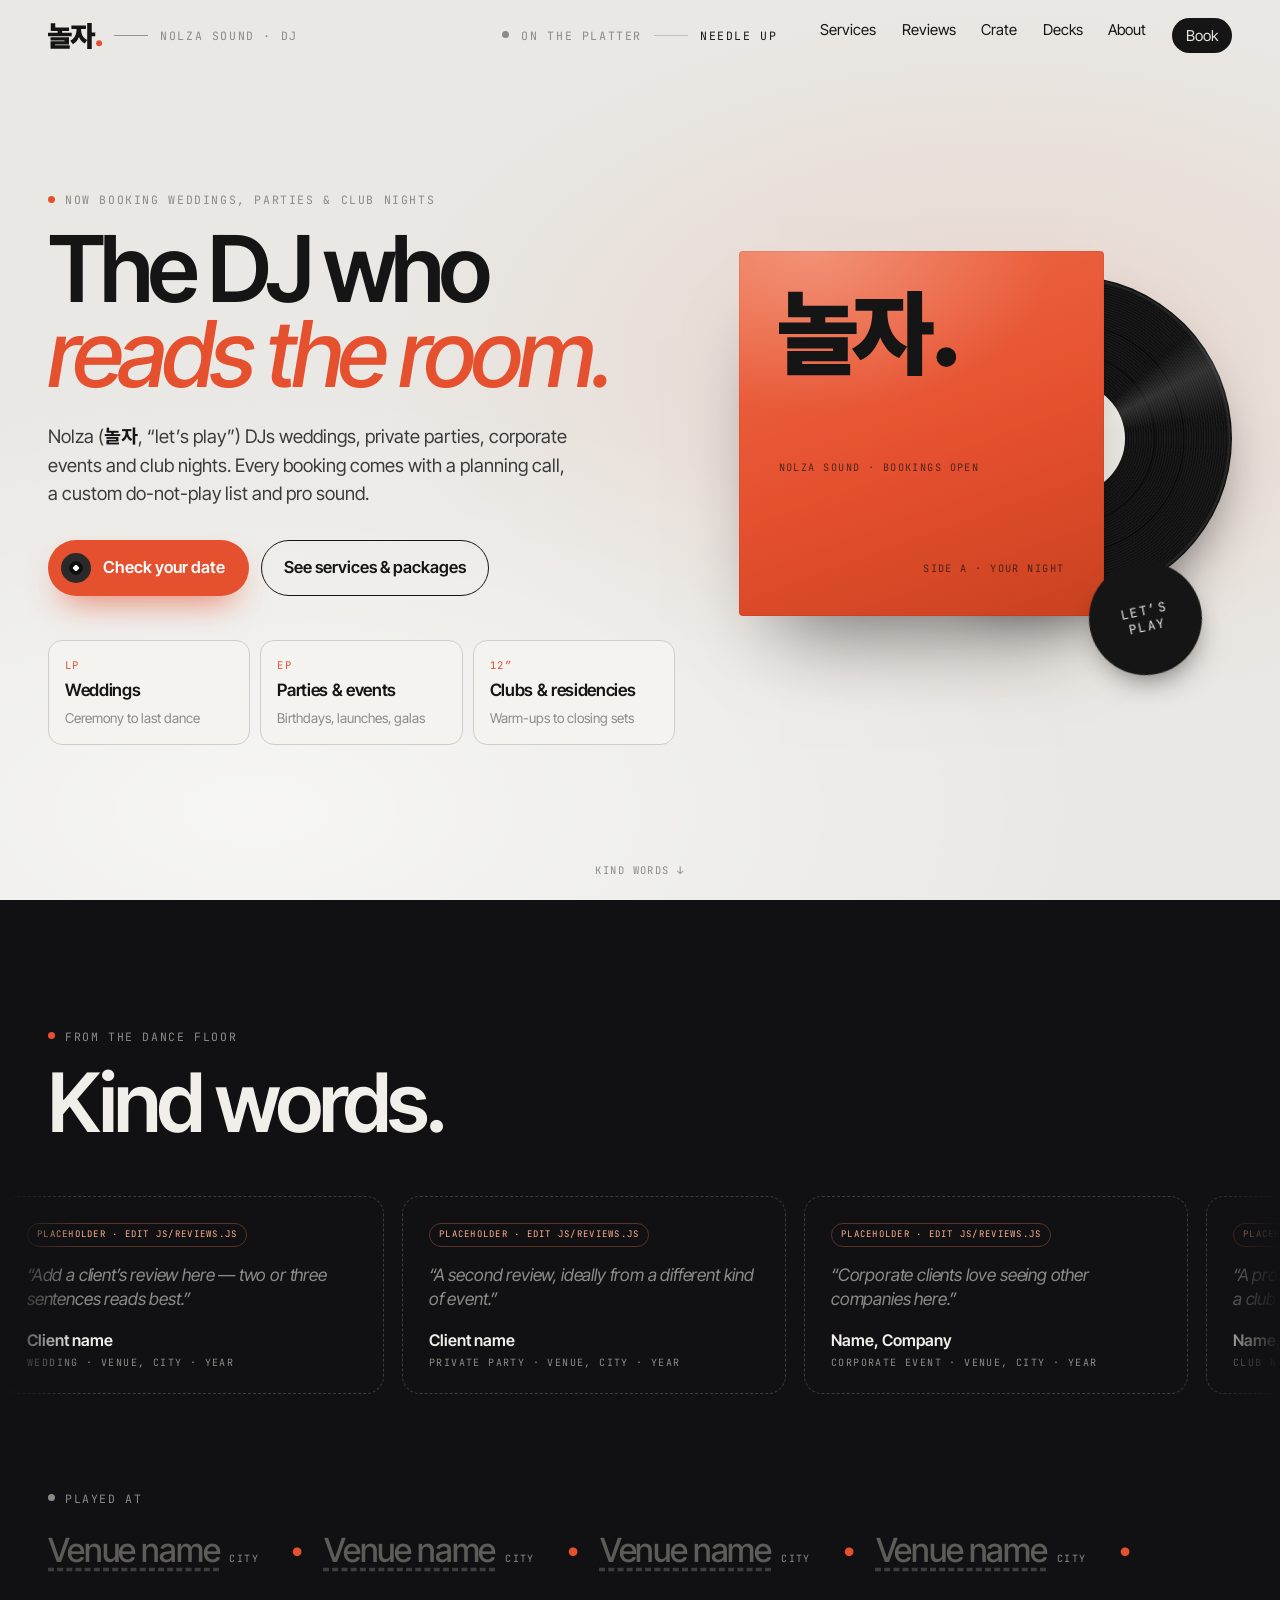
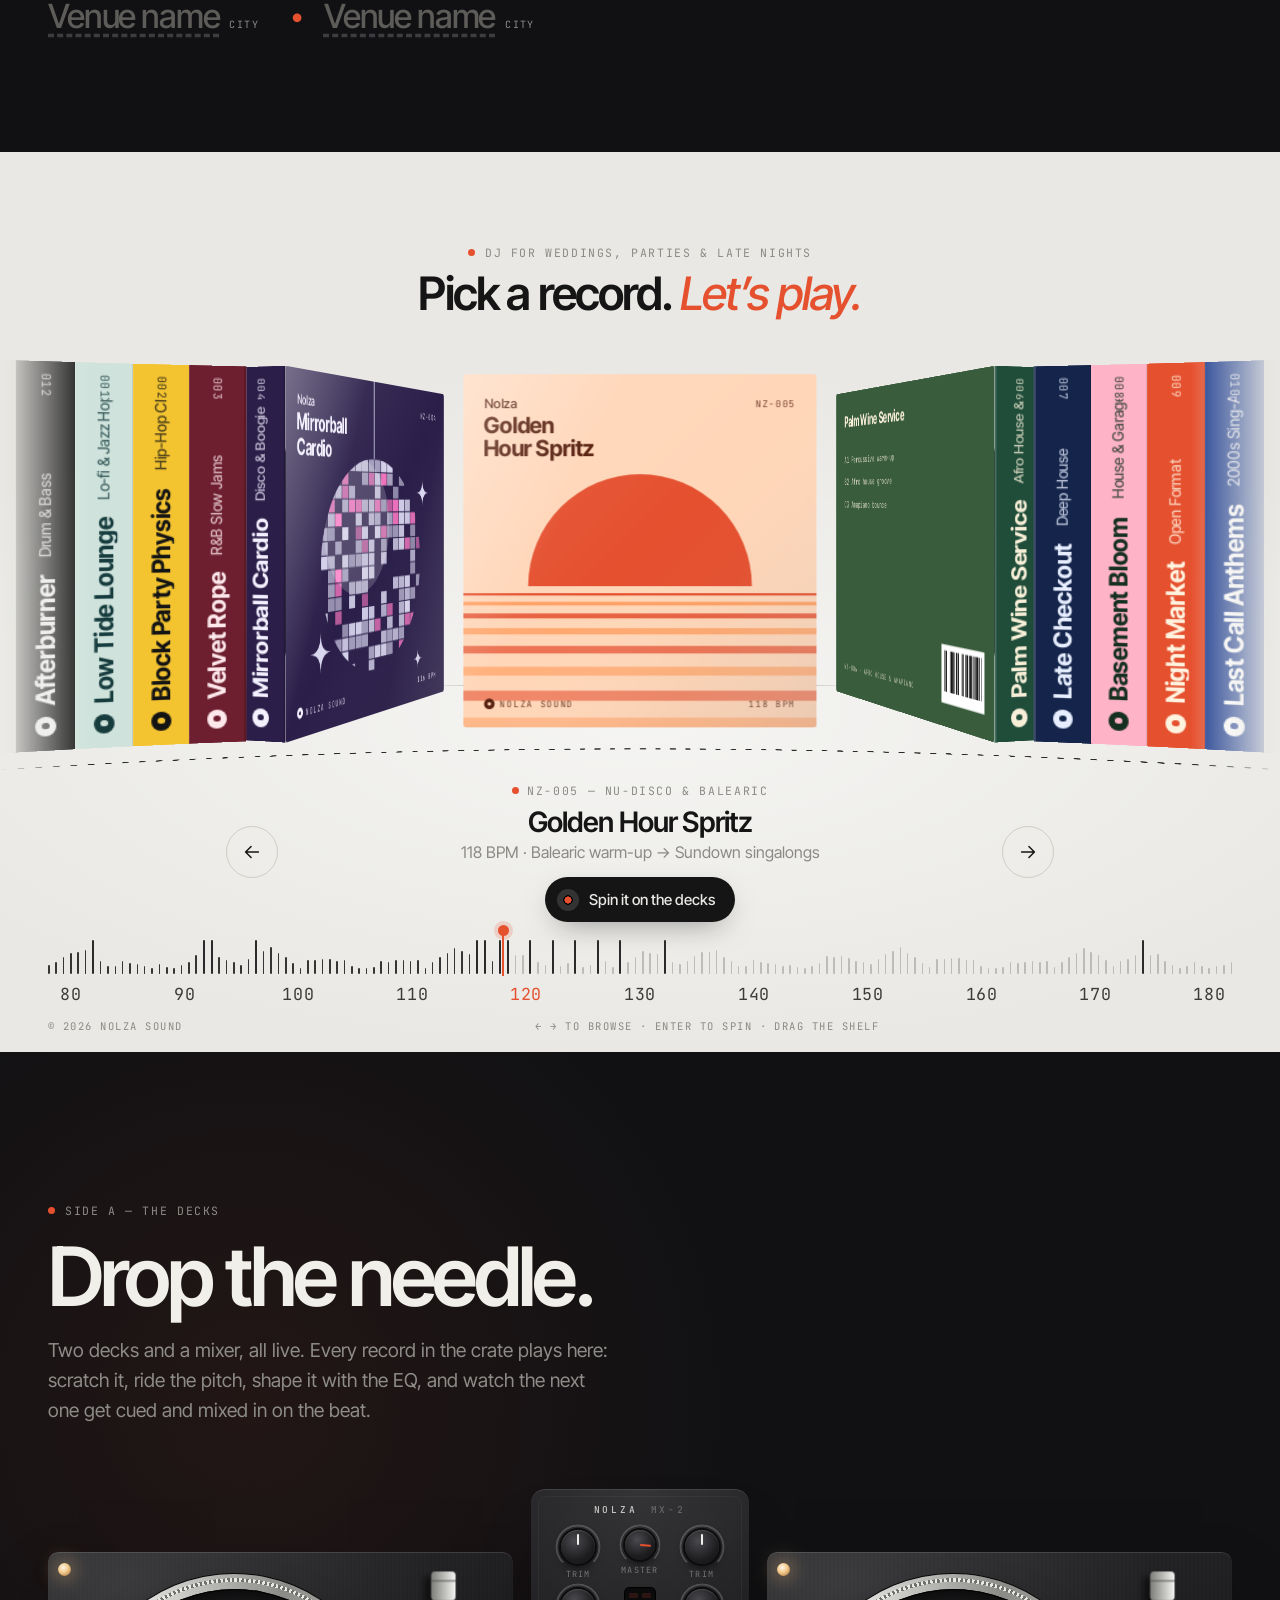
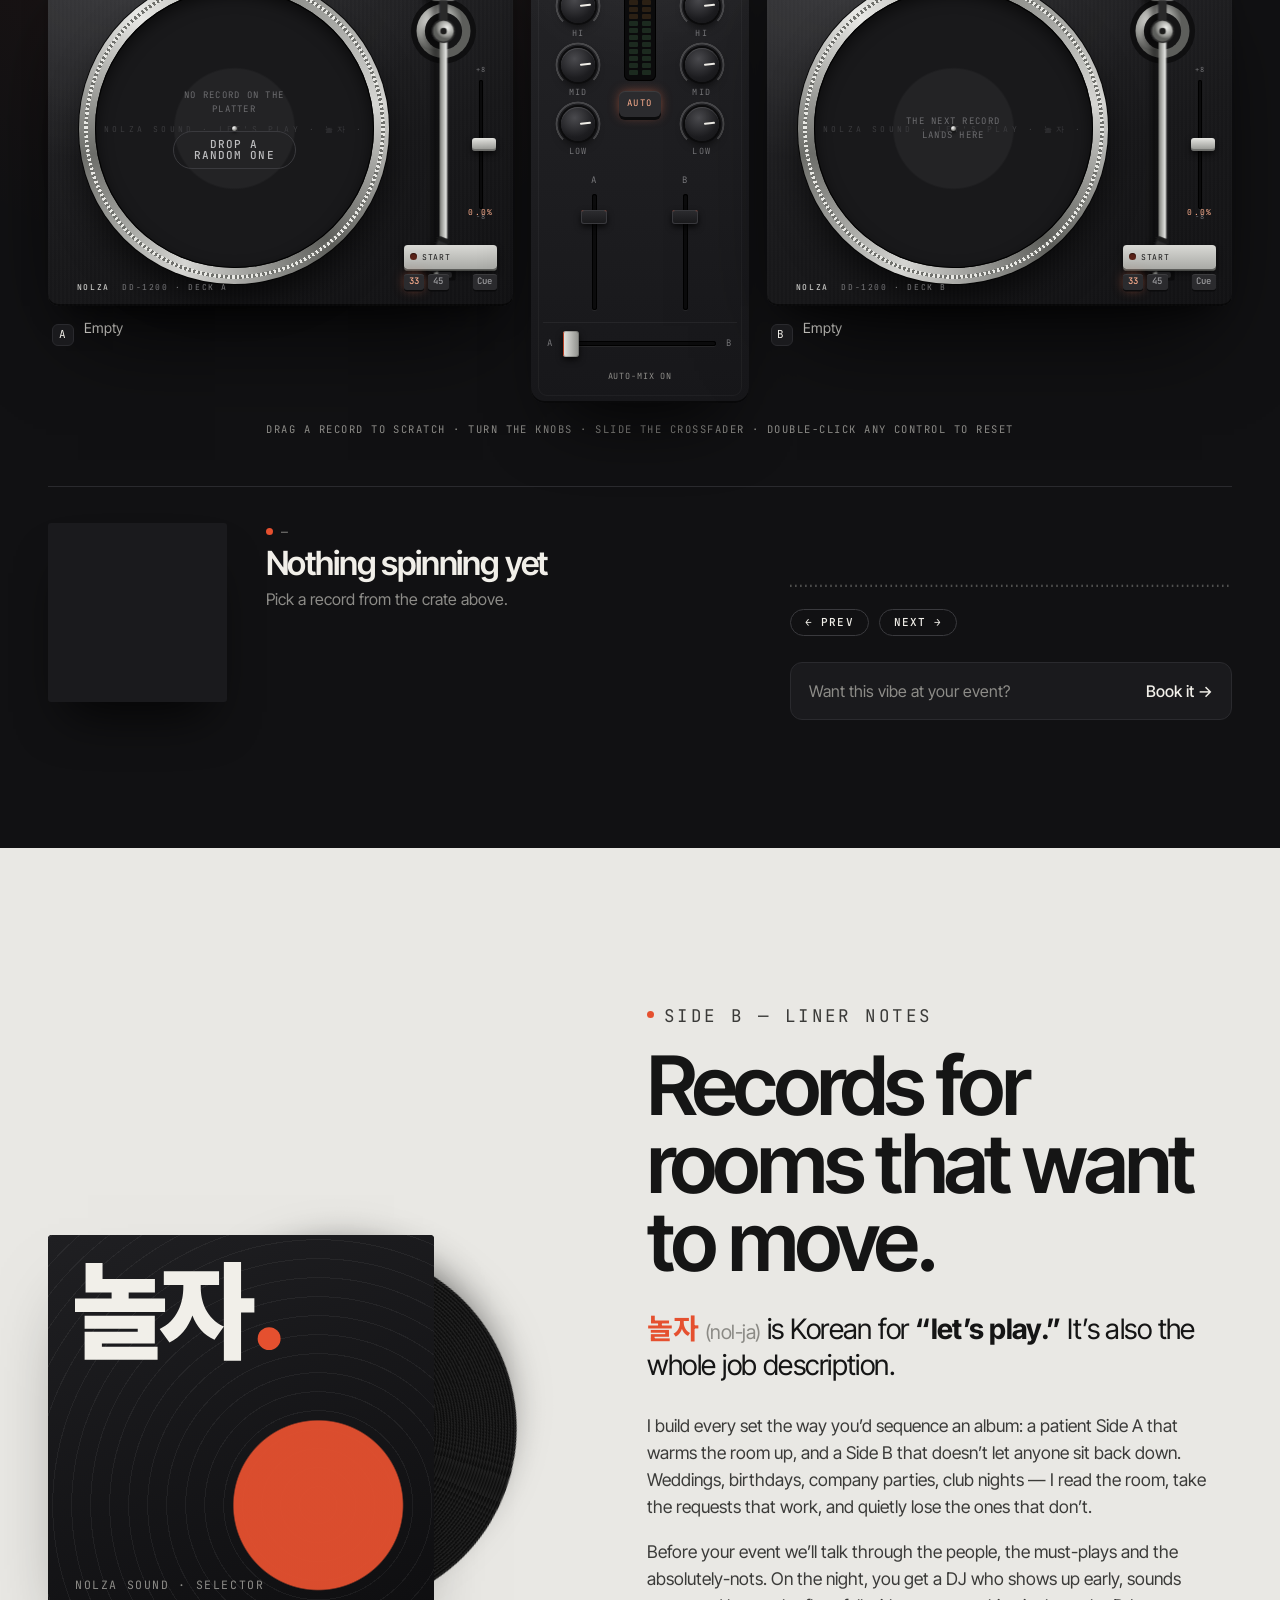
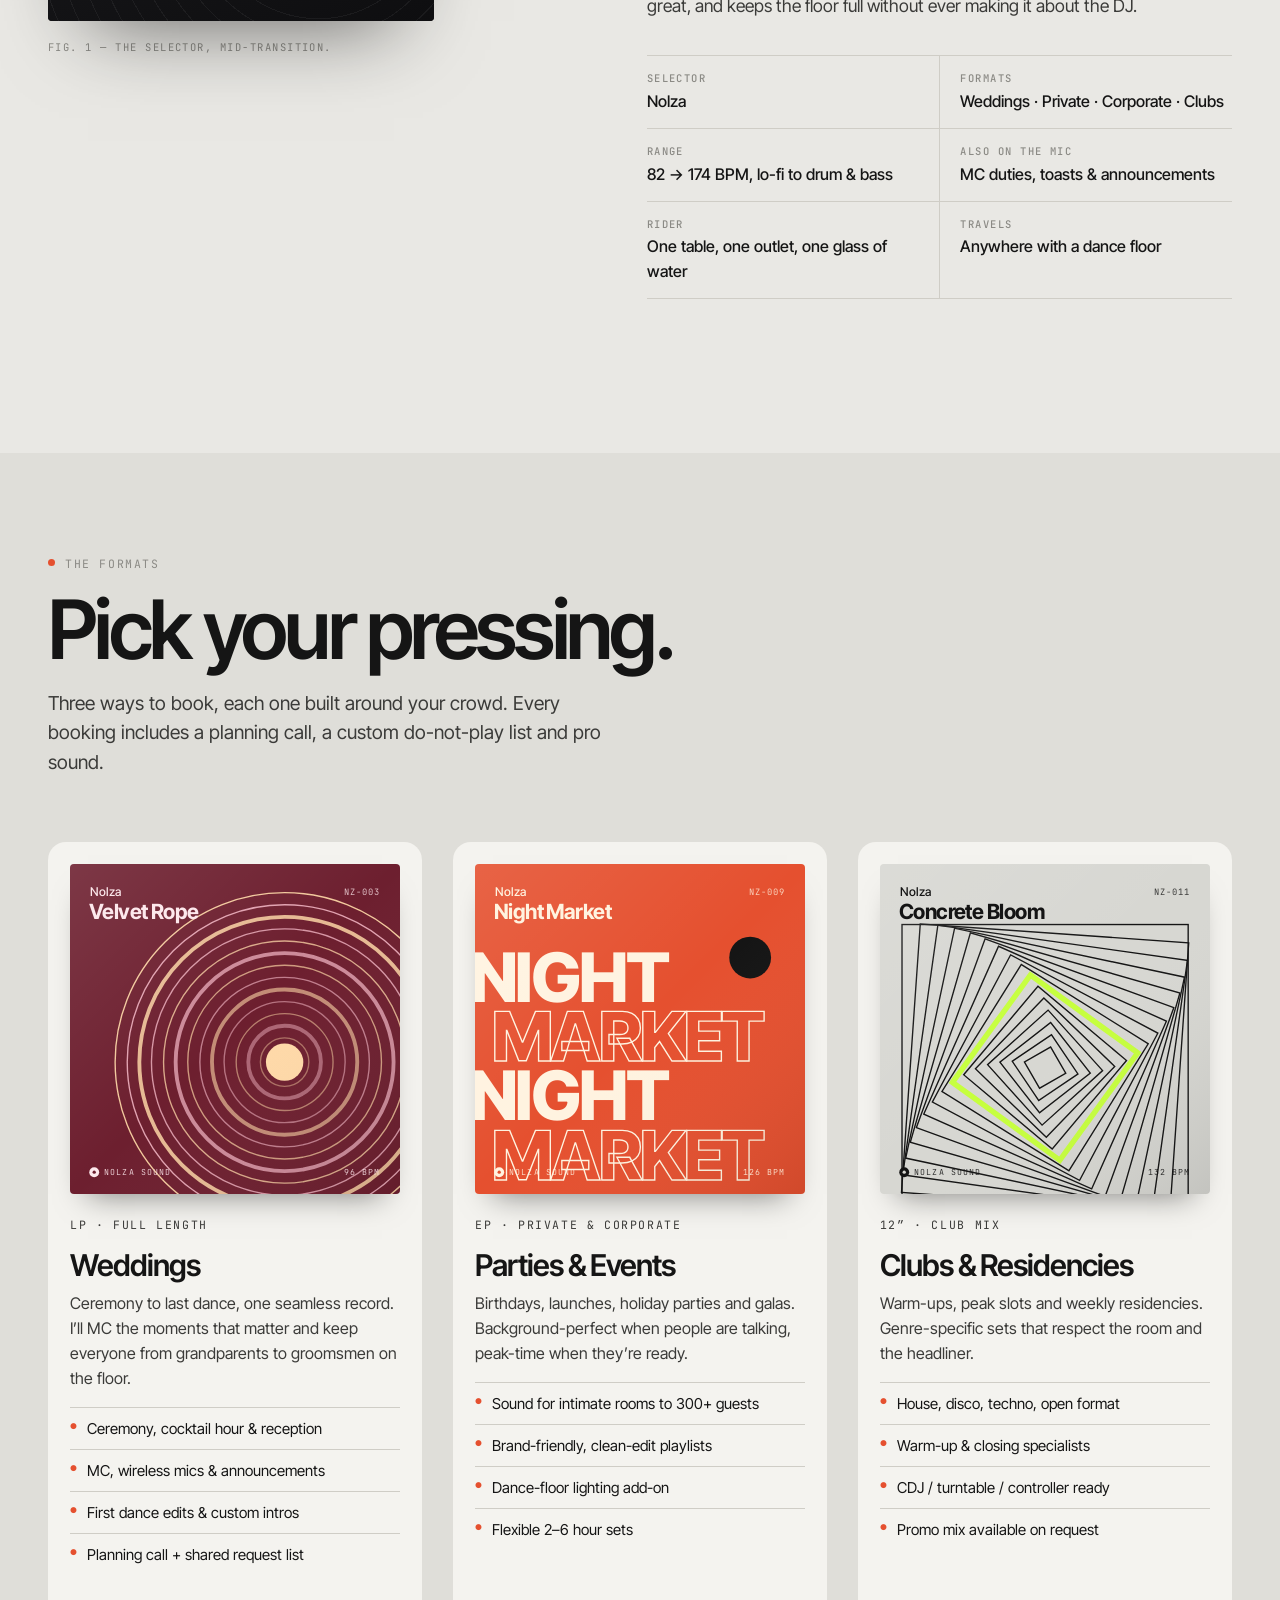
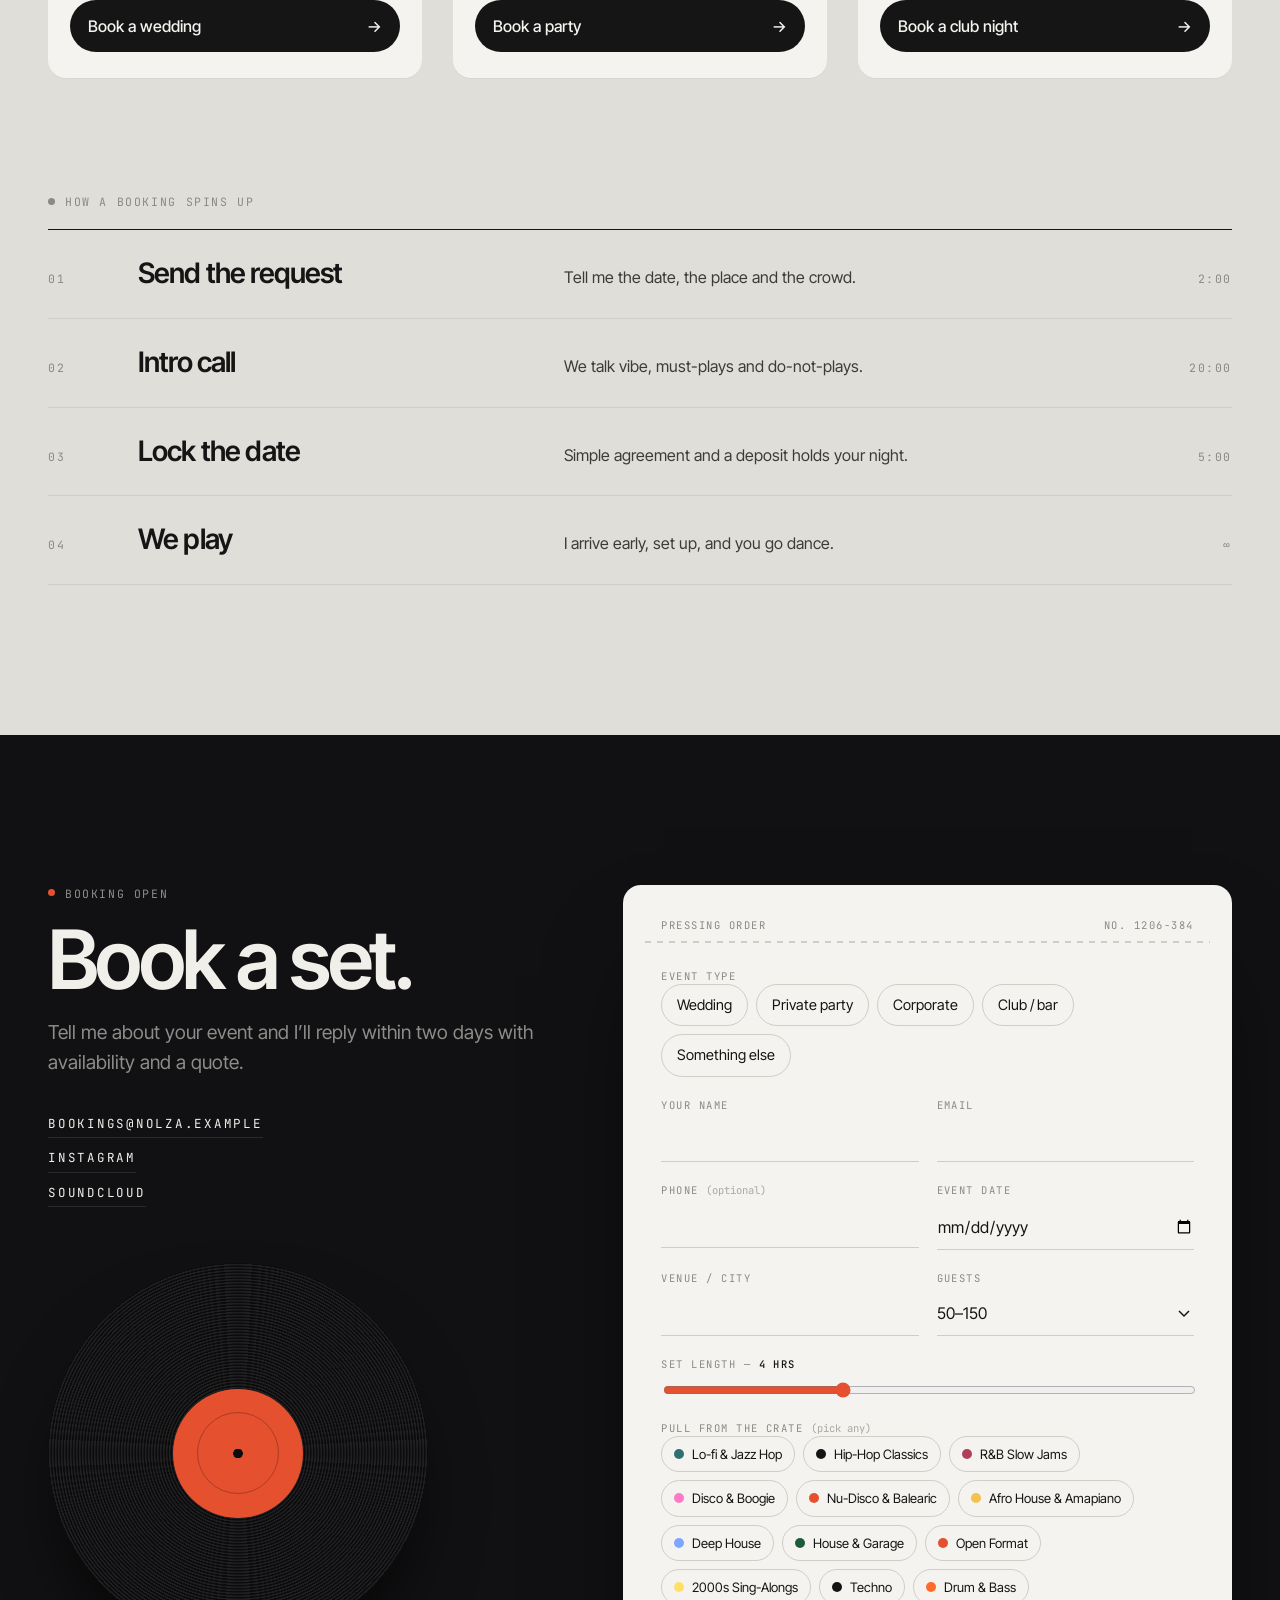
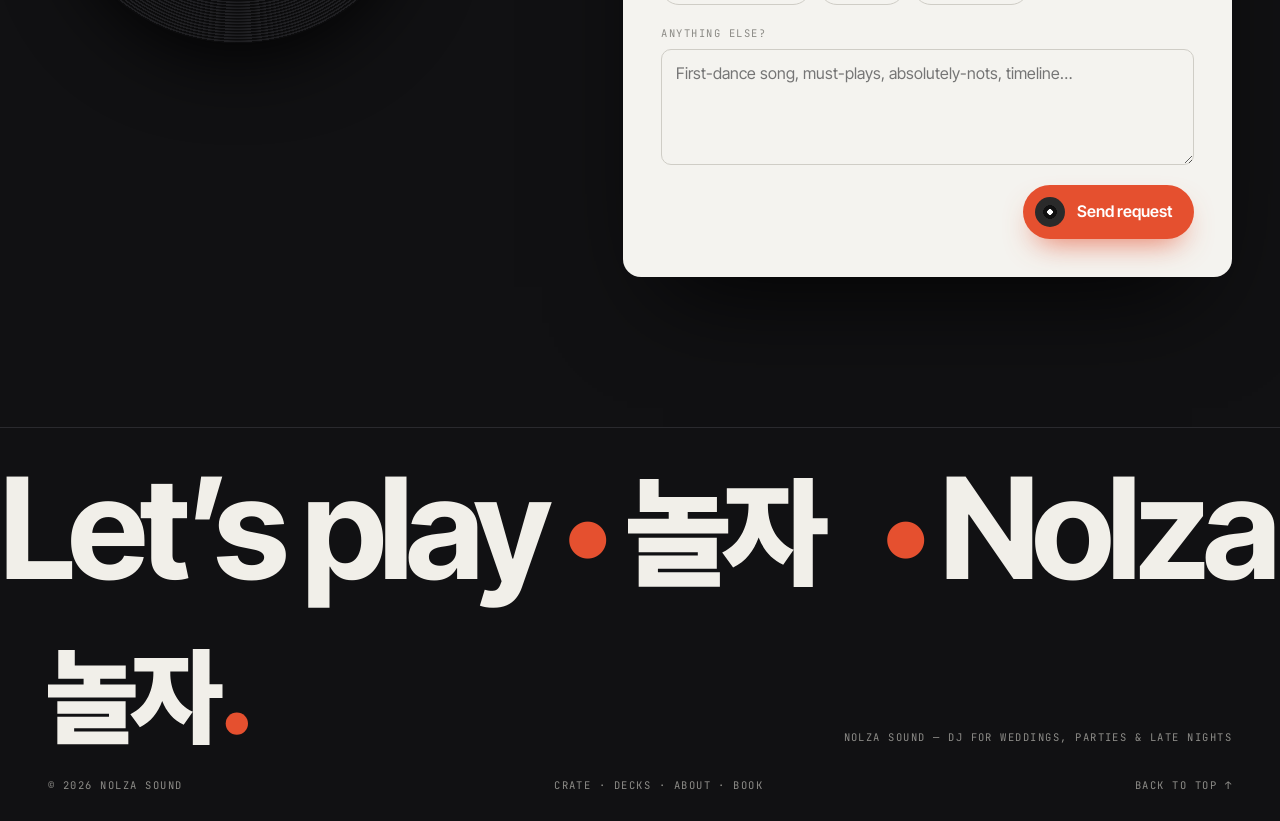
==== commit 74108e17: "Lead with services and booking; add reviews and venues New top section: headline, services summary a" ====
--- a/index.html
+++ b/index.html
@@ -33,20 +33,66 @@
       <span id="platterNow">Needle up</span>
     </div>
     <nav class="nav" aria-label="Primary">
+      <a href="#formats">Services</a>
+      <a href="#reviews">Reviews</a>
       <a href="#crate">Crate</a>
       <a href="#decks">Decks</a>
       <a href="#about">About</a>
-      <a href="#formats">Services</a>
       <a class="nav-cta" href="#book">Book</a>
     </nav>
   </header>
 
   <main>
-    <!-- ============================== CRATE (hero) -->
+    <!-- ============================== HERO: services + booking -->
+    <section class="hero" id="home" aria-label="DJ services">
+      <div class="hero-grid">
+        <div class="hero-copy">
+          <p class="mono kicker reveal"><span class="dot dot-accent live"></span> Now booking weddings, parties &amp; club nights</p>
+          <h1 class="hero-title reveal">The DJ who<br /><em>reads the room.</em></h1>
+          <p class="hero-lede reveal">Nolza (<span class="ko">놀자</span>, “let’s play”) DJs weddings, private parties, corporate events and club nights. Every booking comes with a planning call, a custom do-not-play list and pro sound.</p>
+          <div class="hero-ctas reveal">
+            <a class="btn-primary" href="#book"><span class="btn-disc" aria-hidden="true"></span> Check your date</a>
+            <a class="btn-ghost" href="#formats">See services &amp; packages</a>
+          </div>
+          <ul class="hero-services reveal">
+            <li><button type="button" data-book="Wedding"><span class="mono">LP</span><b>Weddings</b><i>Ceremony to last dance</i></button></li>
+            <li><button type="button" data-book="Private party"><span class="mono">EP</span><b>Parties &amp; events</b><i>Birthdays, launches, galas</i></button></li>
+            <li><button type="button" data-book="Club / bar"><span class="mono">12″</span><b>Clubs &amp; residencies</b><i>Warm-ups to closing sets</i></button></li>
+          </ul>
+        </div>
+        <div class="hero-visual" aria-hidden="true">
+          <div class="hv-record"><div class="hv-label"><svg class="hero-logo" viewBox="2.05 -80.66 188.20 90.33" aria-hidden="true"><path d="M75.20-65.04L27.25-65.04L27.25-79.79L11.72-79.79L11.72-52.73L35.55-52.73L35.55-47.17L2.05-47.17L2.05-34.96L84.47-34.96L84.47-47.17L51.17-47.17L51.17-52.73L75.20-52.73M75.10-31.54L10.84-31.54L10.84-19.63L59.47-19.63L59.47-16.89L10.84-16.89L10.84 8.89L77.64 8.89L77.64-3.12L26.66-3.12L26.66-6.05L75.10-6.05 M117.13-58.01L117.13-59.57L133.93-59.57L133.93-72.27L83.34-72.27L83.34-59.57L101.21-59.57L101.21-58.01C101.21-43.36 95.84-26.86 79.54-19.34L88.52-7.03C98.82-11.67 105.56-20.70 109.52-31.64C113.37-21.83 119.92-13.67 129.73-9.37L138.32-21.58C122.31-28.81 117.04-44.63 117.13-58.01M154.05-80.66L138.32-80.66L138.32 9.67L154.05 9.67L154.05-34.47L166.25-34.47L166.25-47.46L154.05-47.46" fill="currentColor"/><circle class="logo-dot" cx="179.75" cy="-10.5" r="10.5"/></svg></div></div>
+          <div class="hv-sleeve">
+            <svg class="hero-logo" viewBox="2.05 -80.66 188.20 90.33" aria-hidden="true"><path d="M75.20-65.04L27.25-65.04L27.25-79.79L11.72-79.79L11.72-52.73L35.55-52.73L35.55-47.17L2.05-47.17L2.05-34.96L84.47-34.96L84.47-47.17L51.17-47.17L51.17-52.73L75.20-52.73M75.10-31.54L10.84-31.54L10.84-19.63L59.47-19.63L59.47-16.89L10.84-16.89L10.84 8.89L77.64 8.89L77.64-3.12L26.66-3.12L26.66-6.05L75.10-6.05 M117.13-58.01L117.13-59.57L133.93-59.57L133.93-72.27L83.34-72.27L83.34-59.57L101.21-59.57L101.21-58.01C101.21-43.36 95.84-26.86 79.54-19.34L88.52-7.03C98.82-11.67 105.56-20.70 109.52-31.64C113.37-21.83 119.92-13.67 129.73-9.37L138.32-21.58C122.31-28.81 117.04-44.63 117.13-58.01M154.05-80.66L138.32-80.66L138.32 9.67L154.05 9.67L154.05-34.47L166.25-34.47L166.25-47.46L154.05-47.46" fill="currentColor"/><circle class="logo-dot" cx="179.75" cy="-10.5" r="10.5"/></svg>
+            <span class="mono hv-cat">NOLZA SOUND · BOOKINGS OPEN</span>
+            <span class="mono hv-side">SIDE A · YOUR NIGHT</span>
+          </div>
+          <span class="hv-sticker mono">Let’s<br />play</span>
+        </div>
+      </div>
+      <a class="hero-scroll mono" href="#reviews">Kind words <span aria-hidden="true">↓</span></a>
+    </section>
+
+    <!-- ============================== REVIEWS + VENUES -->
+    <section class="reviews" id="reviews" aria-label="Reviews and venues">
+      <div class="reviews-head">
+        <p class="mono kicker light"><span class="dot dot-accent"></span> From the dance floor</p>
+        <h2 class="section-title">Kind words.</h2>
+      </div>
+      <div class="marquee-reviews" id="reviewMarquee" tabindex="0" aria-label="Client reviews (scrolls; hover or focus to pause)">
+        <ul class="mr-track" id="reviewTrack"></ul>
+      </div>
+      <div class="venues">
+        <p class="mono kicker light"><span class="dot"></span> Played at</p>
+        <ul class="venue-list" id="venueList"></ul>
+      </div>
+    </section>
+
+    <!-- ============================== CRATE (disc catalog) -->
     <section class="crate" id="crate" aria-label="The crate — pick a set">
       <div class="crate-intro">
         <p class="mono kicker"><span class="dot dot-accent"></span> <span id="crateKicker">DJ for weddings, parties &amp; late nights</span></p>
-        <h1 class="crate-title">Pick a record. <em>Let’s play.</em></h1>
+        <h2 class="crate-title">Pick a record. <em>Let’s play.</em></h2>
         <div class="genre-bar" id="genreBar" role="tablist" aria-label="Choose a genre chart" hidden></div>
       </div>
 
--- a/css/styles.css
+++ b/css/styles.css
@@ -85,6 +85,97 @@
 
 @keyframes spin { to { transform: rotate(360deg); } }
 
+/* ------------------------------------------------------------------ hero: services + booking */
+.hero {
+  position: relative; min-height: min(100svh, 900px); display: grid; align-content: center;
+  padding: clamp(96px, 12vh, 140px) var(--gutter) clamp(56px, 8vh, 90px);
+  background: radial-gradient(900px 520px at 78% 40%, rgba(229,80,47,.12), transparent 70%), radial-gradient(1200px 600px at 20% 90%, rgba(255,255,255,.6), transparent 70%), var(--bg);
+  overflow: hidden; overflow: clip;
+}
+.hero-grid { max-width: 1320px; width: 100%; margin: 0 auto; display: grid; grid-template-columns: minmax(0, 1.12fr) minmax(0, .88fr); gap: clamp(32px, 5vw, 80px); align-items: center; }
+.hero-title { font-size: clamp(46px, 7.2vw, 112px); line-height: .92; letter-spacing: -.055em; font-weight: 600; margin: 0 0 24px; }
+.hero-title em { font-style: italic; font-weight: 500; color: var(--accent); }
+.hero-lede { font-size: clamp(17px, 1.45vw, 21px); color: var(--ink-2); max-width: 48ch; margin: 0 0 32px; }
+.hero-lede .ko { color: var(--ink); }
+.hero-ctas { display: flex; flex-wrap: wrap; gap: 12px; margin-bottom: clamp(28px, 4vw, 44px); }
+.btn-primary, .btn-ghost { display: inline-flex; align-items: center; gap: 12px; border-radius: 99px; text-decoration: none; font-weight: 600; font-size: 16.5px; transition: transform .3s var(--ease-spring), background .3s, color .3s, box-shadow .3s; }
+.btn-primary { background: var(--accent); color: #fff; padding: 13px 24px 13px 13px; box-shadow: 0 16px 34px -14px rgba(229,80,47,.85); }
+.btn-primary:hover { transform: translateY(-2px); background: #d1401f; }
+.btn-disc { width: 30px; height: 30px; border-radius: 50%; background: radial-gradient(circle, #fff 0 12%, #111 14% 32%, #2a2a2a 33% 100%); }
+.btn-primary:hover .btn-disc { animation: spin .9s linear infinite; }
+.btn-ghost { padding: 13px 22px; border: 1.5px solid var(--ink); color: var(--ink); }
+.btn-ghost:hover { background: var(--ink); color: var(--bg); transform: translateY(-2px); }
+.hero-services { list-style: none; margin: 0; padding: 0; display: grid; grid-template-columns: repeat(3, minmax(0, 1fr)); gap: 10px; }
+.hero-services button {
+  all: unset; box-sizing: border-box; width: 100%; height: 100%; cursor: pointer; display: grid; gap: 4px; padding: 16px 16px 15px; border-radius: 14px;
+  background: var(--paper); border: 1px solid var(--line); transition: transform .35s var(--ease), box-shadow .35s var(--ease), border-color .3s;
+}
+.hero-services button:hover { transform: translateY(-4px); box-shadow: 0 20px 40px -24px rgba(0,0,0,.45); border-color: var(--ink); }
+.hero-services button:focus-visible { outline: 2px solid var(--accent); outline-offset: 3px; }
+.hero-services .mono { color: var(--accent); font-size: 10.5px; }
+.hero-services b { font-size: 17px; font-weight: 600; letter-spacing: -.02em; }
+.hero-services i { font-style: normal; font-size: 13.5px; color: var(--muted); }
+.hero-visual { position: relative; width: min(100%, 520px); aspect-ratio: 1; justify-self: center; }
+.hv-sleeve {
+  position: absolute; left: 0; top: 6%; width: 74%; aspect-ratio: 1; border-radius: 4px; z-index: 2; color: var(--ink);
+  background: radial-gradient(120% 80% at 20% 0%, rgba(255,255,255,.28), transparent 55%), linear-gradient(160deg, #ee6a45, var(--accent) 55%, #c9411f);
+  box-shadow: 0 50px 80px -40px rgba(0,0,0,.55), inset 0 0 0 1px rgba(0,0,0,.06);
+  padding: 8%; display: flex; flex-direction: column; justify-content: space-between;
+}
+.hv-sleeve .hero-logo { width: 62%; height: auto; }
+.hv-sleeve .hero-logo .logo-dot { fill: #151515; }
+.hv-cat, .hv-side { font-size: clamp(8.5px, .8vw, 11px); color: rgba(21,21,21,.72); }
+.hv-side { align-self: flex-end; }
+.hv-record {
+  position: absolute; right: 0; top: 11%; width: 66%; aspect-ratio: 1; border-radius: 50%; z-index: 1;
+  background:
+    radial-gradient(circle closest-side, transparent 52%, rgba(0,0,0,.55) 52.4%, transparent 53.2%),
+    radial-gradient(circle closest-side, transparent 70%, rgba(0,0,0,.55) 70.4%, transparent 71.2%),
+    radial-gradient(circle closest-side, transparent 97.6%, rgba(255,255,255,.12) 98.2%, transparent 99%),
+    repeating-radial-gradient(circle, rgba(255,255,255,.035) 0 1px, rgba(0,0,0,.08) 1.5px 2.5px), #121212;
+  box-shadow: 0 30px 60px -24px rgba(0,0,0,.7);
+  animation: hv-out 1.6s .3s var(--ease) both, spin 7s 1.9s linear infinite;
+}
+.hv-record::after { content: ''; position: absolute; inset: 0; border-radius: 50%; background: conic-gradient(from 20deg, transparent 0 8%, rgba(255,255,255,.13) 12%, transparent 17% 50%, rgba(255,255,255,.1) 62%, transparent 67% 100%); }
+@keyframes hv-out { from { transform: translateX(-34%) rotate(-140deg); } to { transform: none; } }
+.hv-label { position: absolute; inset: 33%; border-radius: 50%; background: #f1efe9; display: grid; place-items: center; color: var(--ink); }
+.hv-label .hero-logo { width: 62%; height: auto; }
+.hv-label::after { content: ''; position: absolute; left: 50%; top: 50%; width: 7%; height: 7%; margin: -3.5% 0 0 -3.5%; border-radius: 50%; background: #121212; }
+.hv-sticker {
+  position: absolute; z-index: 3; right: 6%; bottom: 8%; width: 23%; aspect-ratio: 1; border-radius: 50%; display: grid; place-items: center; text-align: center;
+  background: var(--ink); color: var(--bg); font-size: clamp(10px, 1vw, 13px); line-height: 1.25; letter-spacing: .12em; transform: rotate(-12deg);
+  box-shadow: 0 14px 30px -12px rgba(0,0,0,.6); animation: sticker 1s 1.4s var(--ease-spring) both;
+}
+@keyframes sticker { from { transform: rotate(-40deg) scale(.4); opacity: 0; } }
+.hero-scroll { position: absolute; left: 50%; bottom: 22px; transform: translateX(-50%); color: var(--muted); text-decoration: none; font-size: 10.5px; }
+.hero-scroll span { display: inline-block; animation: nudge 1.8s ease-in-out infinite; }
+@keyframes nudge { 50% { transform: translateY(4px); } }
+
+/* ------------------------------------------------------------------ reviews + venues */
+.reviews { background: var(--night); color: var(--night-ink); padding: clamp(80px, 10vw, 130px) 0 clamp(70px, 9vw, 110px); overflow: hidden; overflow: clip; }
+.reviews-head, .venues { max-width: 1320px; margin: 0 auto; padding: 0 var(--gutter); }
+.reviews-head { margin-bottom: clamp(28px, 4vw, 48px); }
+.marquee-reviews { -webkit-mask: linear-gradient(90deg, transparent, #000 6%, #000 94%, transparent); mask: linear-gradient(90deg, transparent, #000 6%, #000 94%, transparent); }
+.marquee-reviews:focus-visible { outline: 2px solid var(--accent); outline-offset: 6px; }
+.mr-track { list-style: none; margin: 0; padding: 6px 0; display: flex; gap: 18px; width: max-content; animation: marquee var(--dur, 60s) linear infinite; }
+.marquee-reviews:hover .mr-track, .marquee-reviews:focus-within .mr-track, .marquee-reviews:focus .mr-track { animation-play-state: paused; }
+.rv { width: clamp(280px, 30vw, 400px); flex: none; display: flex; flex-direction: column; gap: 16px; padding: 26px 26px 22px; border-radius: 18px; background: var(--night-2); border: 1px solid var(--night-line); position: relative; }
+.rv blockquote { margin: 0; font-size: clamp(17px, 1.35vw, 20px); line-height: 1.42; letter-spacing: -.01em; flex: 1; }
+.rv-by { margin: 0; display: flex; flex-direction: column; gap: 3px; }
+.rv-by b { font-weight: 600; }
+.rv-by .mono { color: var(--night-muted); font-size: 10px; }
+.rv-stars { color: var(--accent); letter-spacing: .15em; font-size: 14px; }
+.rv-stars i { font-style: normal; color: #3a3a3e; }
+.rv.placeholder { background: transparent; border: 1.5px dashed #3c3c41; }
+.rv.placeholder blockquote { color: #8d8c88; font-style: italic; }
+.rv-tag { align-self: flex-start; font-size: 9px; color: #ffb08f; border: 1px solid #5a3426; border-radius: 99px; padding: 4px 9px; }
+.venues { margin-top: clamp(56px, 7vw, 90px); }
+.venue-list { list-style: none; margin: 0; padding: 0; display: flex; flex-wrap: wrap; align-items: baseline; gap: 14px 0; }
+.venue-list li { display: inline-flex; align-items: baseline; gap: 10px; font-size: clamp(22px, 2.6vw, 38px); font-weight: 600; letter-spacing: -.035em; }
+.venue-list li:not(:last-child)::after { content: '●'; color: var(--accent); font-size: .35em; margin: 0 clamp(14px, 1.8vw, 26px); transform: translateY(-.5em); }
+.venue-list .mono { font-size: 10px; letter-spacing: .14em; color: var(--night-muted); font-weight: 400; }
+.venue-list li.placeholder b { color: #5d5c59; font-weight: 500; text-decoration: underline dashed #3c3c41; text-underline-offset: 6px; }
+
 /* ------------------------------------------------------------------ crate / hero */
 .crate {
   min-height: max(720px, 100svh);
@@ -258,7 +349,13 @@
 .genre-bar button:hover { border-color: var(--ink); color: var(--ink); }
 .genre-bar button[aria-selected="true"] { background: var(--ink); border-color: var(--ink); color: var(--bg); }
 .genre-bar button:active { transform: scale(.95); }
-@media (max-width: 900px) { .genre-bar { justify-content: flex-start; } }
+@media (max-width: 900px) {
+  .hero-grid { grid-template-columns: 1fr; }
+  .hero-visual { width: min(78%, 340px); }
+  .hero-services { grid-template-columns: 1fr; }
+  .hero-services button { grid-template-columns: 40px 1fr; grid-template-rows: auto auto; column-gap: 12px; align-items: baseline; }
+  .hero-services .mono { grid-row: span 2; }
+  .hero-scroll { display: none; } .genre-bar { justify-content: flex-start; } }
 .crate.loading .crate-intro::after { content: ''; display: block; width: 26px; height: 26px; margin: 18px auto 0; border-radius: 50%;
   background: radial-gradient(circle, var(--accent) 0 22%, #151515 24% 100%); animation: spin .8s linear infinite; position: absolute; left: 50%; top: 50%; margin-left: -13px; }
 .crate { position: relative; }
@@ -743,6 +840,8 @@
 }
 
 @media (prefers-reduced-motion: reduce) {
+  .mr-track { animation: none !important; }
+  .marquee-reviews { overflow-x: auto; -webkit-mask: none; mask: none; }
   html { scroll-behavior: auto; }
   *, *::before, *::after { animation-duration: .01ms !important; animation-iteration-count: 1 !important; transition-duration: .01ms !important; }
   .reveal { opacity: 1; transform: none; }
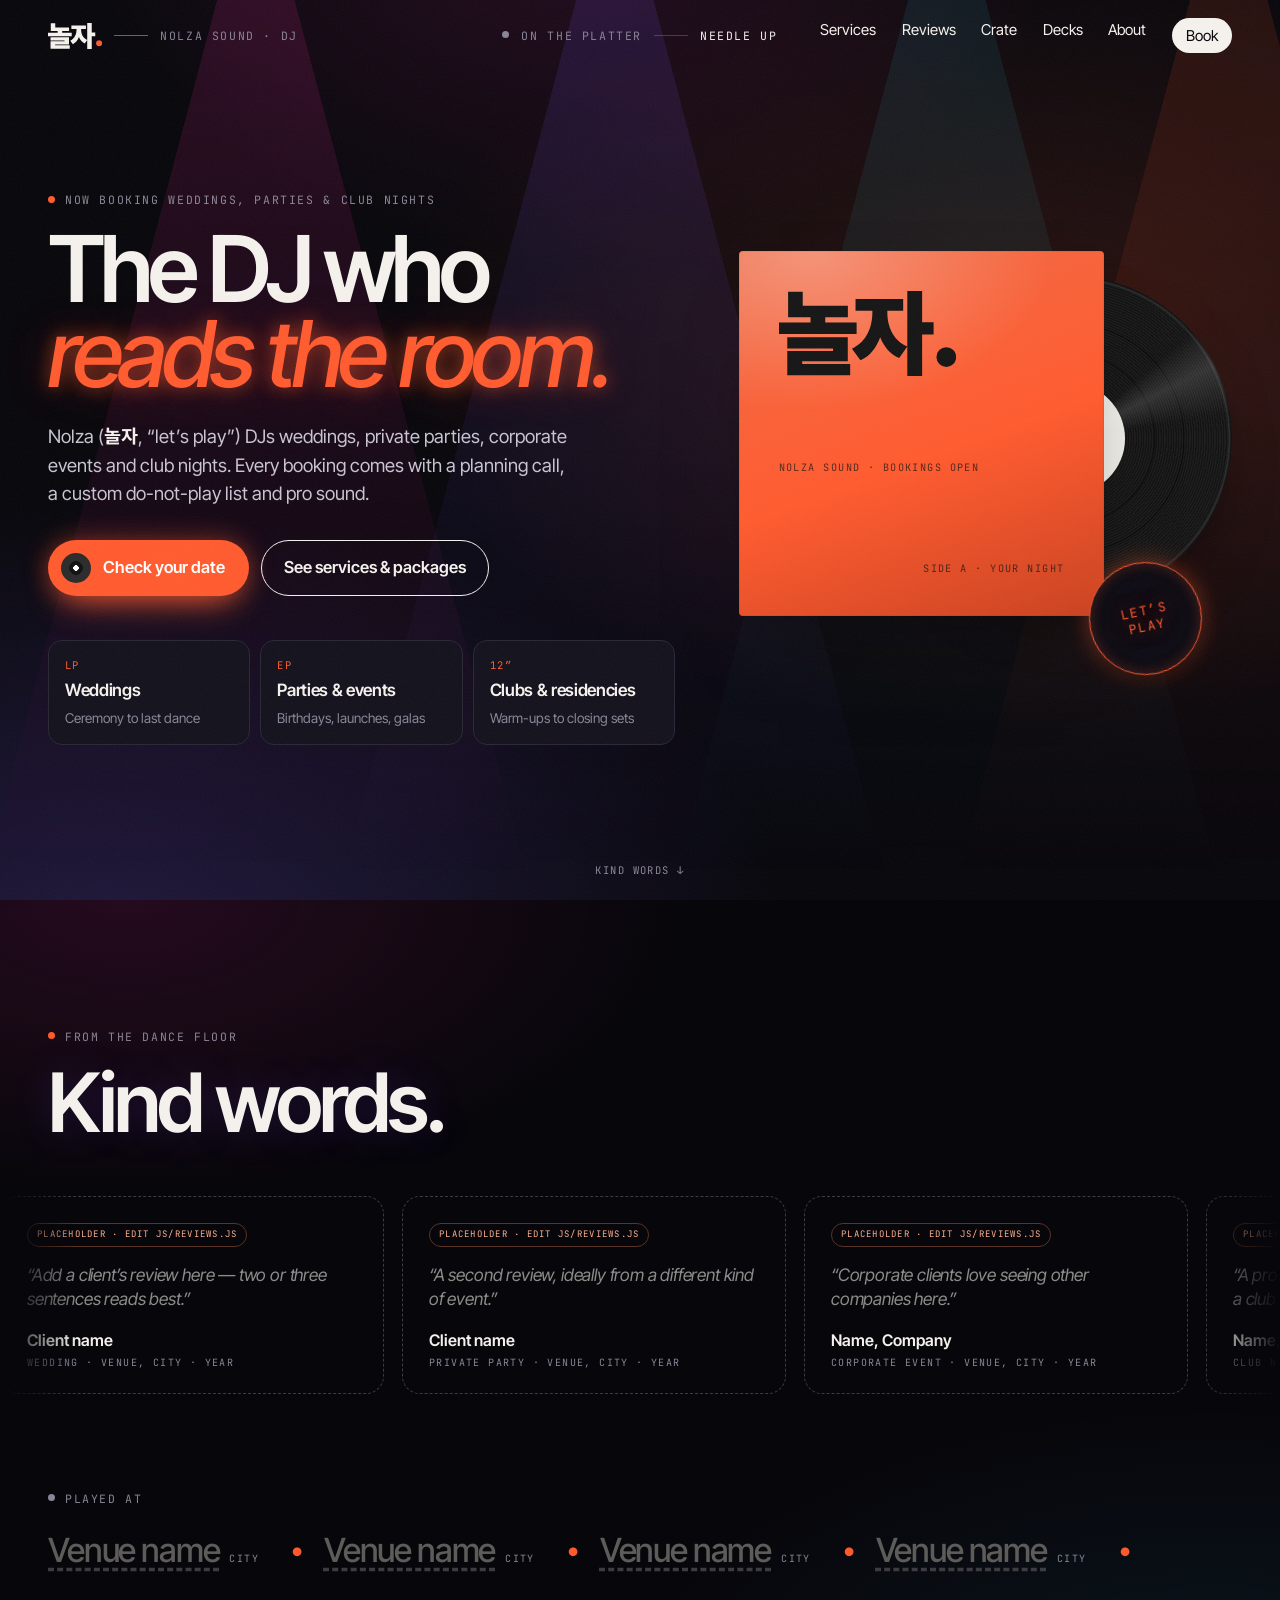
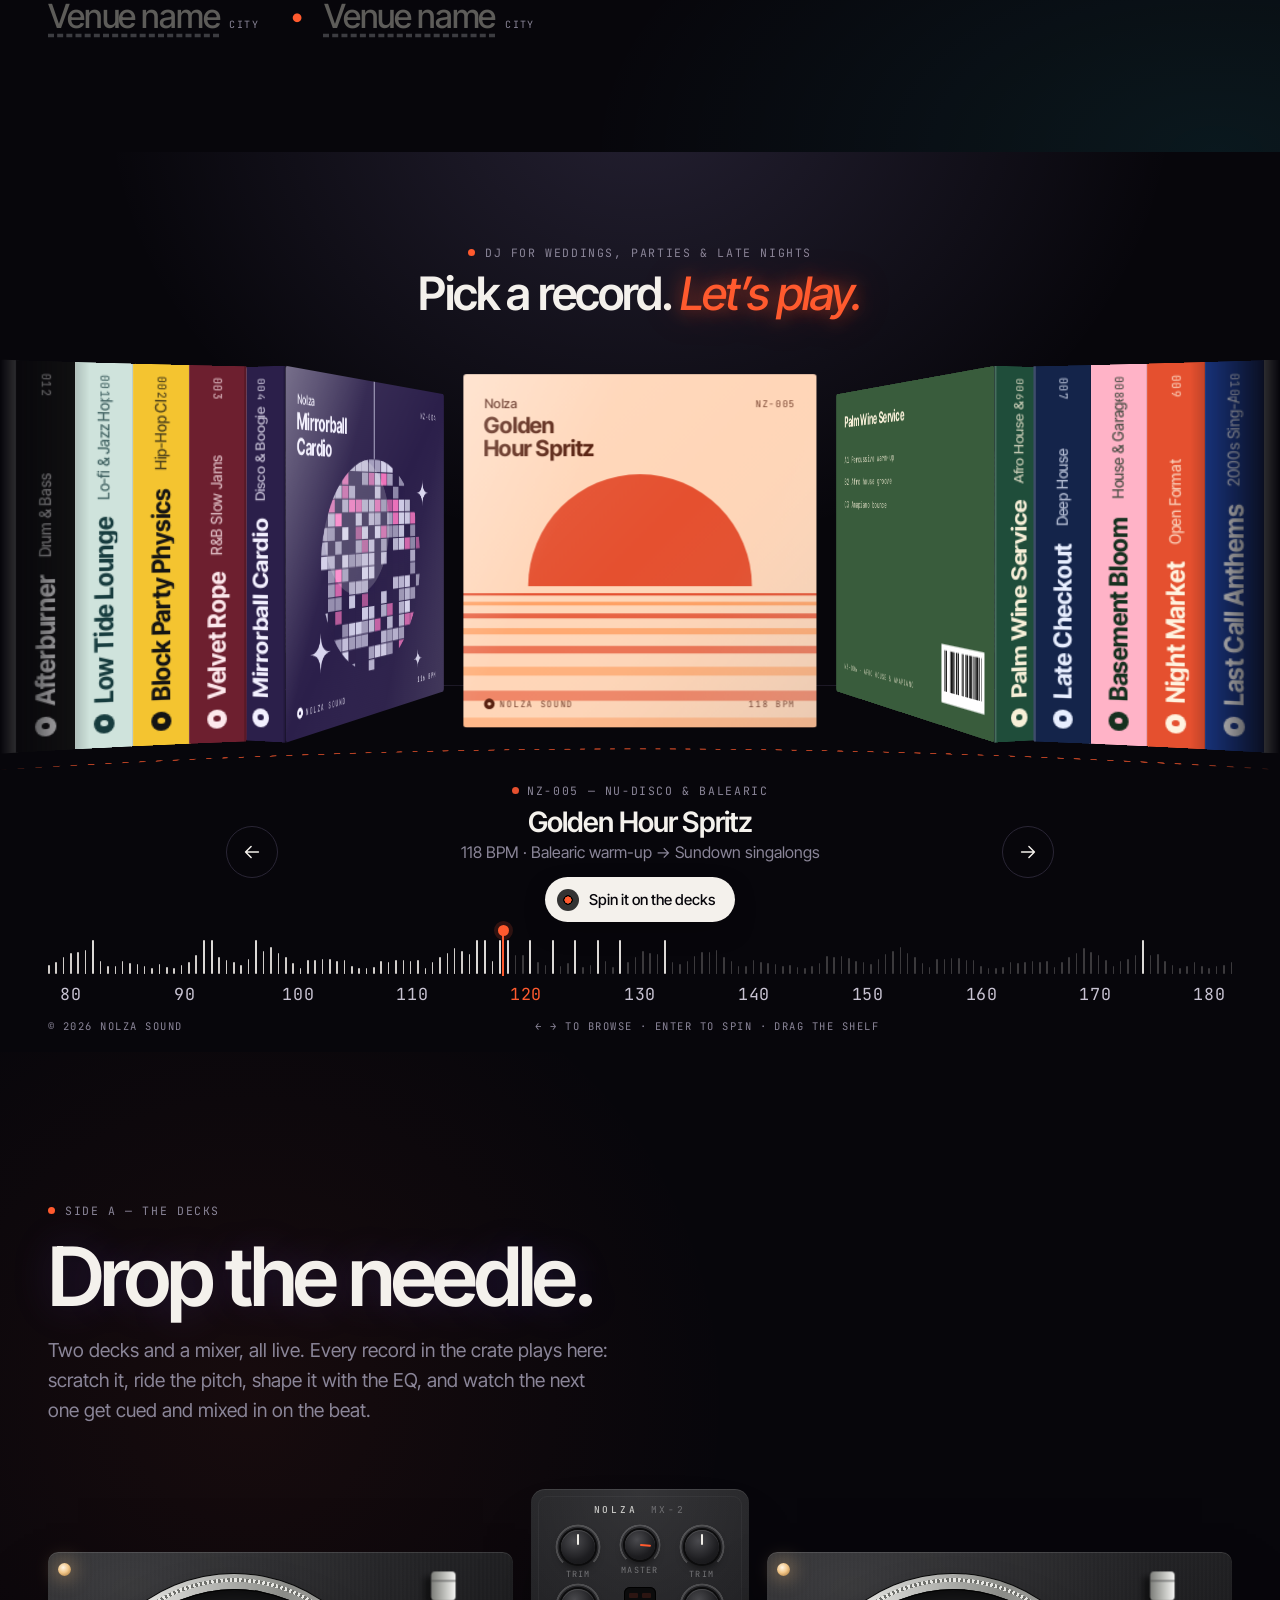
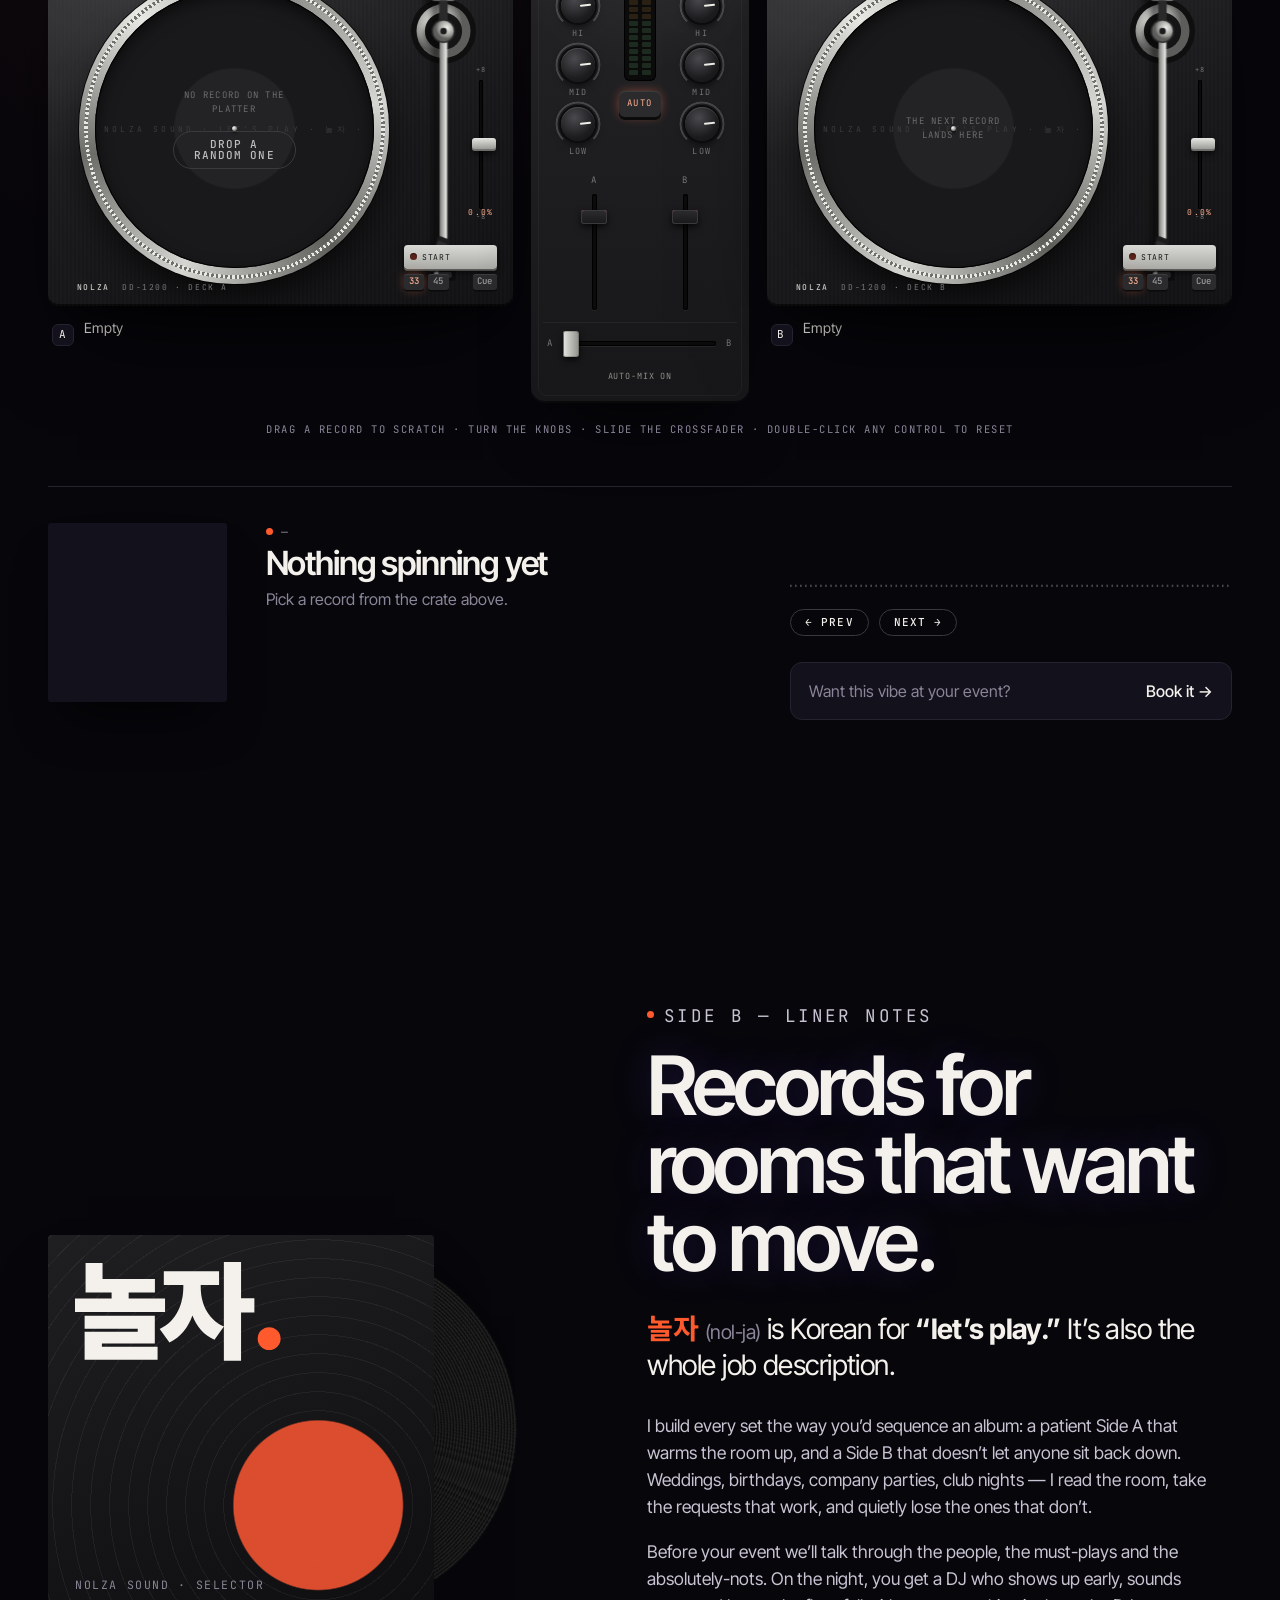
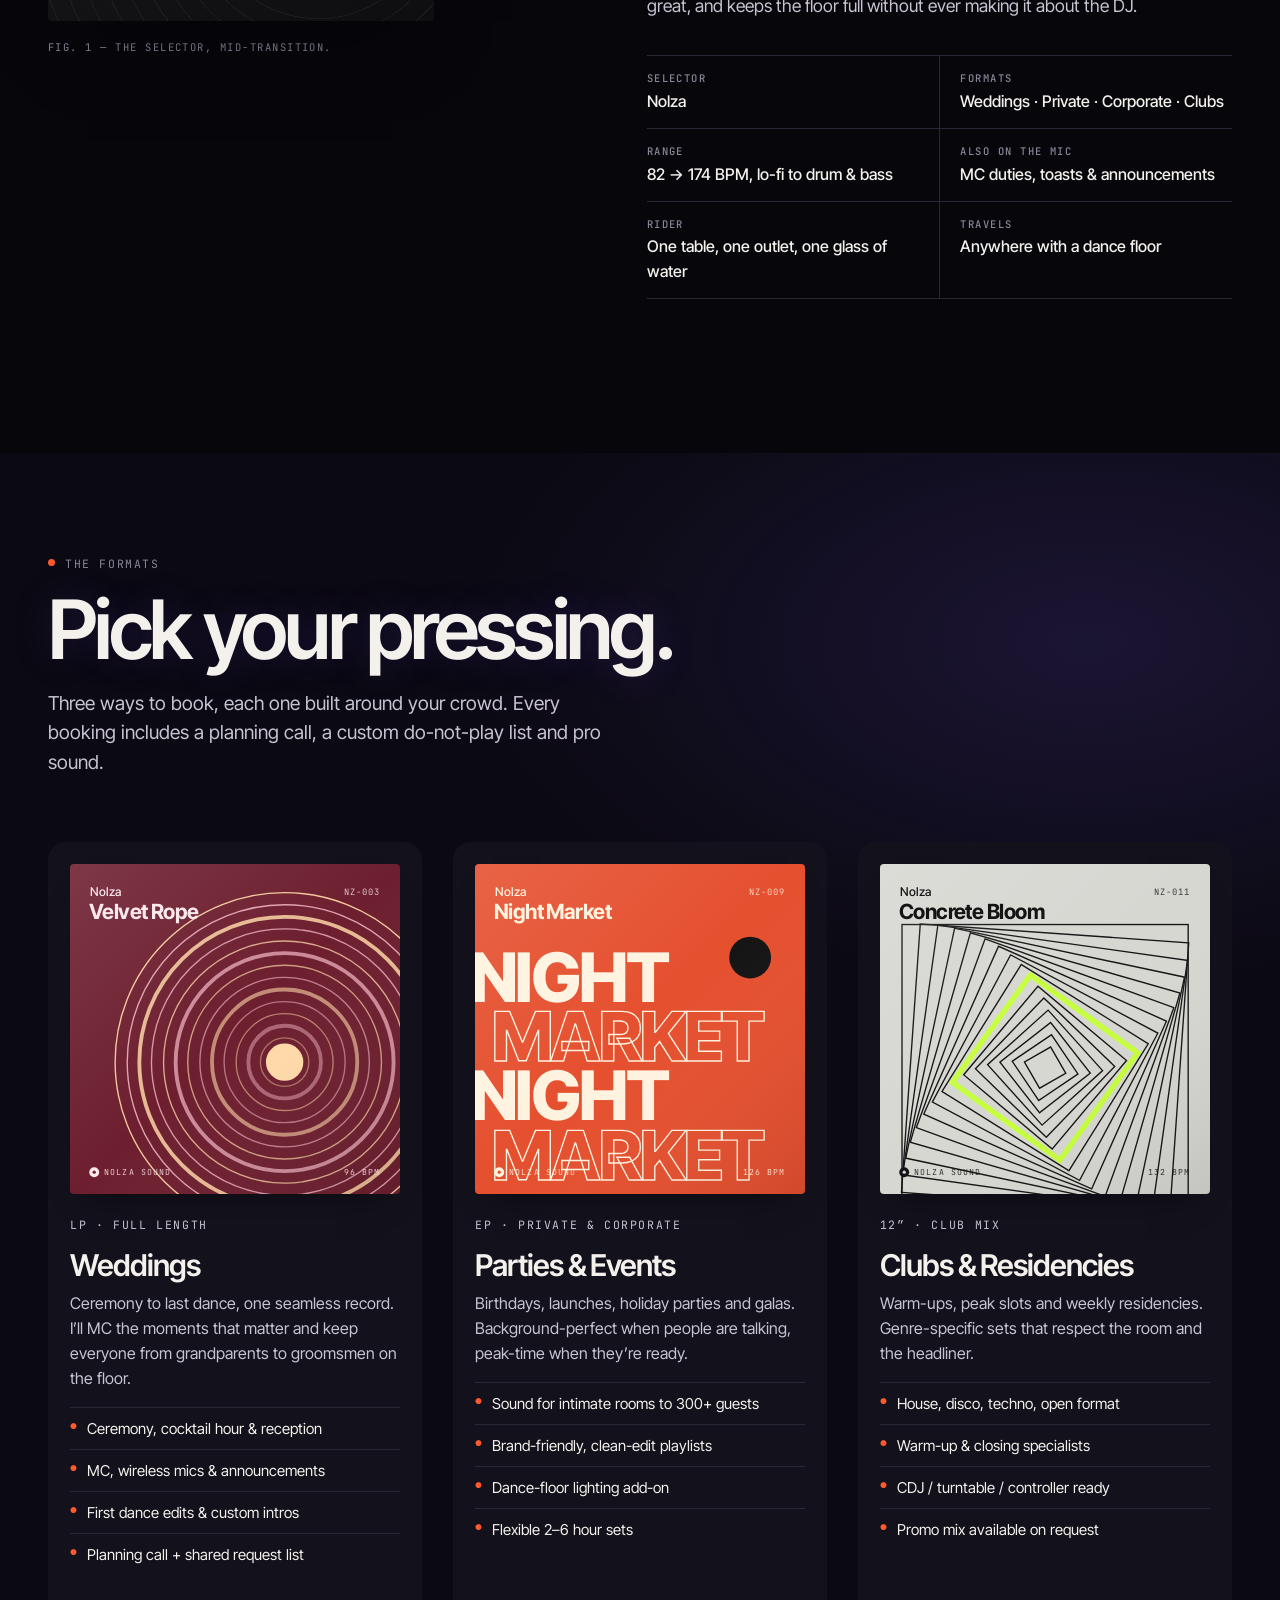
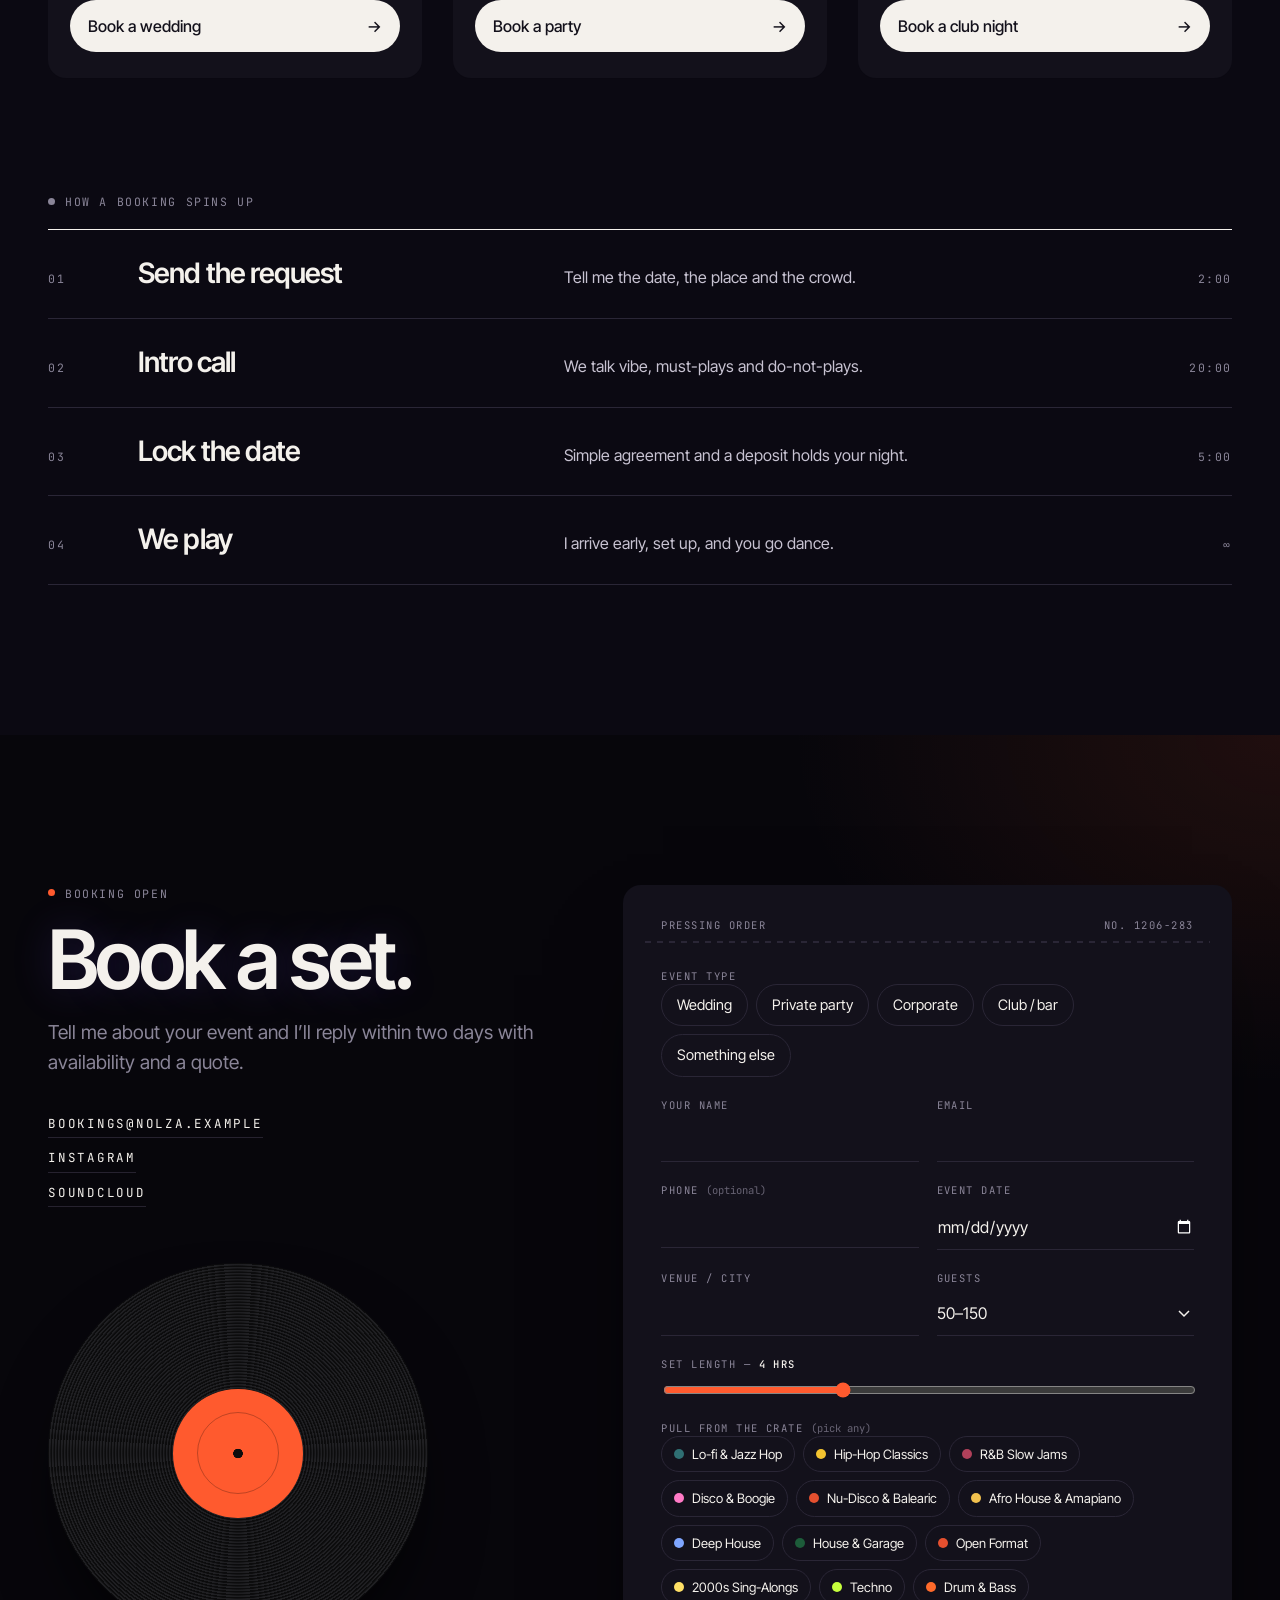
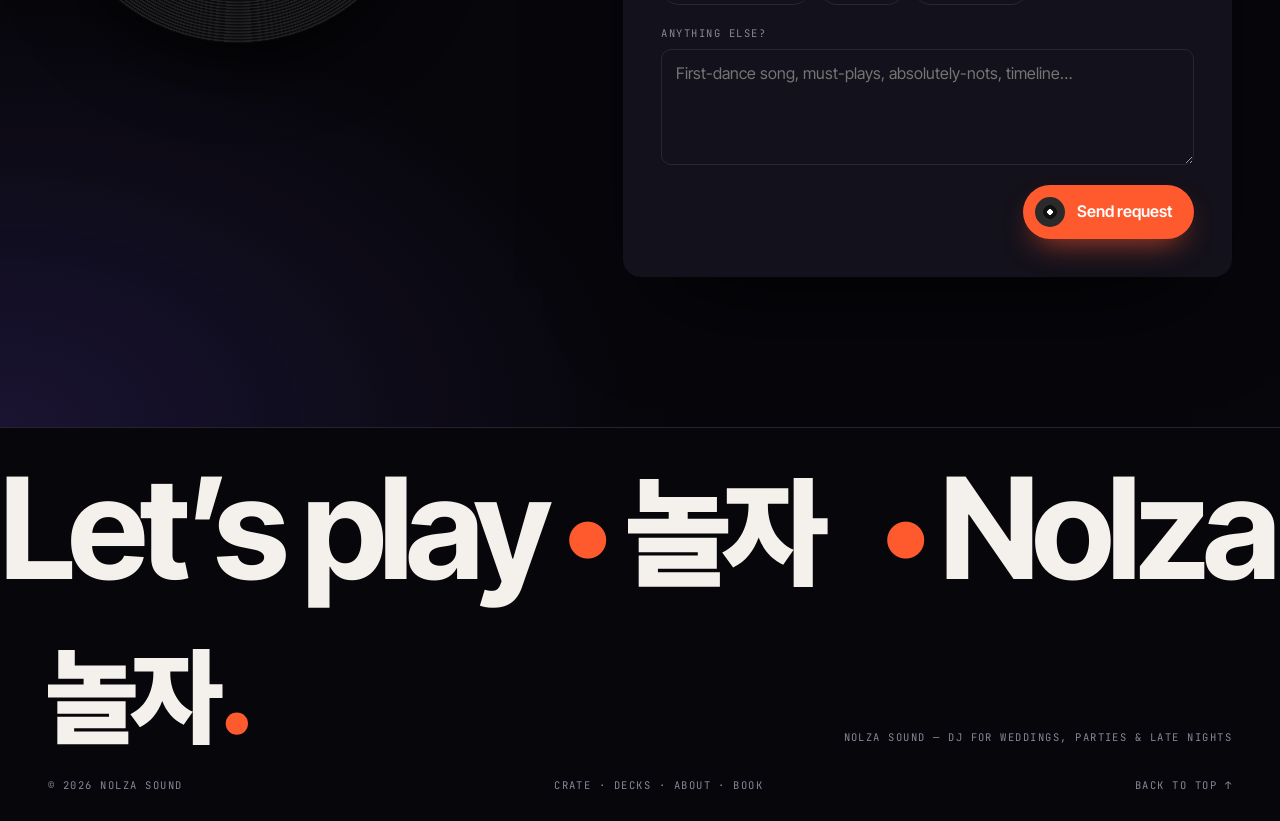
==== commit bf130925: "Night-club theme: dark stage, neon, lights that pulse with the music Switch the whole site to an aft" ====
--- a/index.html
+++ b/index.html
@@ -5,7 +5,7 @@
   <meta name="viewport" content="width=device-width, initial-scale=1" />
   <title>Nolza — DJ for weddings, parties &amp; late nights</title>
   <meta name="description" content="Nolza is a DJ for weddings, private parties, corporate events and club nights. Browse the crate, drop a record on the turntable and book a set." />
-  <meta name="theme-color" content="#e9e8e4" />
+  <meta name="theme-color" content="#07060b" />
   <meta property="og:title" content="Nolza — DJ" />
   <meta property="og:description" content="Pick a record from the crate, drop the needle, then book a set." />
   <link rel="icon" href="assets/brand/nolza-icon.svg" type="image/svg+xml" />
@@ -45,6 +45,8 @@
   <main>
     <!-- ============================== HERO: services + booking -->
     <section class="hero" id="home" aria-label="DJ services">
+      <div class="pulse" data-pulse="0 1" aria-hidden="true"></div>
+      <div class="club-lights" data-pulse=".3 .7" aria-hidden="true"><i></i><i></i><i></i><i></i></div>
       <div class="hero-grid">
         <div class="hero-copy">
           <p class="mono kicker reveal"><span class="dot dot-accent live"></span> Now booking weddings, parties &amp; club nights</p>
@@ -90,6 +92,7 @@
 
     <!-- ============================== CRATE (disc catalog) -->
     <section class="crate" id="crate" aria-label="The crate — pick a set">
+      <div class="pulse" data-pulse="0 1" aria-hidden="true"></div>
       <div class="crate-intro">
         <p class="mono kicker"><span class="dot dot-accent"></span> <span id="crateKicker">DJ for weddings, parties &amp; late nights</span></p>
         <h2 class="crate-title">Pick a record. <em>Let’s play.</em></h2>
@@ -137,6 +140,7 @@
 
     <!-- ============================== DECKS -->
     <section class="decks" id="decks" aria-label="The DJ booth">
+      <div class="pulse" data-pulse="0 1" aria-hidden="true"></div>
       <div class="decks-head">
         <p class="mono kicker light"><span class="dot dot-accent"></span> Side A — The decks</p>
         <h2 class="section-title">Drop the needle.</h2>
--- a/css/styles.css
+++ b/css/styles.css
@@ -2,20 +2,27 @@
    NOLZA — DJ site
    ========================================================================= */
 :root {
-  --bg: #e9e8e4;
-  --bg-2: #dfded9;
-  --paper: #f4f3ef;
-  --ink: #151515;
-  --ink-2: #3b3b39;
-  --muted: #8b8a85;
-  --line: #cfcdc6;
-  --accent: #e5502f;
-  --accent-2: #ff8a5c;
-  --night: #111113;
-  --night-2: #1a1a1d;
-  --night-line: #2a2a2e;
-  --night-ink: #f1efe9;
-  --night-muted: #8d8c88;
+  /* after hours: near-black with a violet cast, neon orange from the logo,
+     plus magenta / violet / cyan stage light */
+  --bg: #07060b;
+  --bg-2: #0b0912;
+  --paper: #13111b;
+  --ink: #f4f1ec;
+  --ink-2: #c8c3d2;
+  --muted: #8a8598;
+  --line: #2a2636;
+  --accent: #ff5a2e;
+  --accent-2: #ff9466;
+  --neon-pink: #ff2fa8;
+  --neon-violet: #7d5cff;
+  --neon-cyan: #2ee6ff;
+  --night: #07060b;
+  --night-2: #13111b;
+  --night-line: #26222f;
+  --night-ink: #f4f1ec;
+  --night-muted: #8a8598;
+  --glow-accent: 0 0 18px rgba(255, 90, 46, .55), 0 0 46px rgba(255, 90, 46, .3);
+  color-scheme: dark;
 
   --sans: 'Inter Tight', 'Inter', system-ui, -apple-system, 'Segoe UI', sans-serif;
   --mono: 'JetBrains Mono', ui-monospace, 'SFMono-Regular', Menlo, monospace;
@@ -89,17 +96,21 @@
 .hero {
   position: relative; min-height: min(100svh, 900px); display: grid; align-content: center;
   padding: clamp(96px, 12vh, 140px) var(--gutter) clamp(56px, 8vh, 90px);
-  background: radial-gradient(900px 520px at 78% 40%, rgba(229,80,47,.12), transparent 70%), radial-gradient(1200px 600px at 20% 90%, rgba(255,255,255,.6), transparent 70%), var(--bg);
+  background:
+    radial-gradient(900px 560px at 80% 38%, rgba(255, 90, 46, .14), transparent 70%),
+    radial-gradient(1000px 700px at 8% 110%, rgba(125, 92, 255, .22), transparent 70%),
+    radial-gradient(700px 500px at 45% -10%, rgba(255, 47, 168, .12), transparent 70%),
+    var(--bg);
   overflow: hidden; overflow: clip;
 }
 .hero-grid { max-width: 1320px; width: 100%; margin: 0 auto; display: grid; grid-template-columns: minmax(0, 1.12fr) minmax(0, .88fr); gap: clamp(32px, 5vw, 80px); align-items: center; }
 .hero-title { font-size: clamp(46px, 7.2vw, 112px); line-height: .92; letter-spacing: -.055em; font-weight: 600; margin: 0 0 24px; }
-.hero-title em { font-style: italic; font-weight: 500; color: var(--accent); }
+.hero-title em { font-style: italic; font-weight: 500; color: var(--accent); text-shadow: var(--glow-accent); }
 .hero-lede { font-size: clamp(17px, 1.45vw, 21px); color: var(--ink-2); max-width: 48ch; margin: 0 0 32px; }
 .hero-lede .ko { color: var(--ink); }
 .hero-ctas { display: flex; flex-wrap: wrap; gap: 12px; margin-bottom: clamp(28px, 4vw, 44px); }
 .btn-primary, .btn-ghost { display: inline-flex; align-items: center; gap: 12px; border-radius: 99px; text-decoration: none; font-weight: 600; font-size: 16.5px; transition: transform .3s var(--ease-spring), background .3s, color .3s, box-shadow .3s; }
-.btn-primary { background: var(--accent); color: #fff; padding: 13px 24px 13px 13px; box-shadow: 0 16px 34px -14px rgba(229,80,47,.85); }
+.btn-primary { background: var(--accent); color: #fff; padding: 13px 24px 13px 13px; box-shadow: 0 16px 34px -14px rgba(255, 90, 46, .9), 0 0 26px rgba(255, 90, 46, .45); }
 .btn-primary:hover { transform: translateY(-2px); background: #d1401f; }
 .btn-disc { width: 30px; height: 30px; border-radius: 50%; background: radial-gradient(circle, #fff 0 12%, #111 14% 32%, #2a2a2a 33% 100%); }
 .btn-primary:hover .btn-disc { animation: spin .9s linear infinite; }
@@ -117,7 +128,7 @@
 .hero-services i { font-style: normal; font-size: 13.5px; color: var(--muted); }
 .hero-visual { position: relative; width: min(100%, 520px); aspect-ratio: 1; justify-self: center; }
 .hv-sleeve {
-  position: absolute; left: 0; top: 6%; width: 74%; aspect-ratio: 1; border-radius: 4px; z-index: 2; color: var(--ink);
+  position: absolute; left: 0; top: 6%; width: 74%; aspect-ratio: 1; border-radius: 4px; z-index: 2; color: #151515;
   background: radial-gradient(120% 80% at 20% 0%, rgba(255,255,255,.28), transparent 55%), linear-gradient(160deg, #ee6a45, var(--accent) 55%, #c9411f);
   box-shadow: 0 50px 80px -40px rgba(0,0,0,.55), inset 0 0 0 1px rgba(0,0,0,.06);
   padding: 8%; display: flex; flex-direction: column; justify-content: space-between;
@@ -138,18 +149,53 @@
 }
 .hv-record::after { content: ''; position: absolute; inset: 0; border-radius: 50%; background: conic-gradient(from 20deg, transparent 0 8%, rgba(255,255,255,.13) 12%, transparent 17% 50%, rgba(255,255,255,.1) 62%, transparent 67% 100%); }
 @keyframes hv-out { from { transform: translateX(-34%) rotate(-140deg); } to { transform: none; } }
-.hv-label { position: absolute; inset: 33%; border-radius: 50%; background: #f1efe9; display: grid; place-items: center; color: var(--ink); }
+.hv-label { position: absolute; inset: 33%; border-radius: 50%; background: #f1efe9; display: grid; place-items: center; color: #151515; }
 .hv-label .hero-logo { width: 62%; height: auto; }
 .hv-label::after { content: ''; position: absolute; left: 50%; top: 50%; width: 7%; height: 7%; margin: -3.5% 0 0 -3.5%; border-radius: 50%; background: #121212; }
 .hv-sticker {
   position: absolute; z-index: 3; right: 6%; bottom: 8%; width: 23%; aspect-ratio: 1; border-radius: 50%; display: grid; place-items: center; text-align: center;
-  background: var(--ink); color: var(--bg); font-size: clamp(10px, 1vw, 13px); line-height: 1.25; letter-spacing: .12em; transform: rotate(-12deg);
-  box-shadow: 0 14px 30px -12px rgba(0,0,0,.6); animation: sticker 1s 1.4s var(--ease-spring) both;
+  background: #0c0a12; color: var(--accent); font-size: clamp(10px, 1vw, 13px); line-height: 1.25; letter-spacing: .12em; transform: rotate(-12deg);
+  border: 1.5px solid var(--accent); text-shadow: var(--glow-accent);
+  box-shadow: 0 14px 30px -12px rgba(0,0,0,.8), 0 0 22px rgba(255, 90, 46, .45), inset 0 0 14px rgba(255, 90, 46, .25); animation: sticker 1s 1.4s var(--ease-spring) both;
 }
 @keyframes sticker { from { transform: rotate(-40deg) scale(.4); opacity: 0; } }
 .hero-scroll { position: absolute; left: 50%; bottom: 22px; transform: translateX(-50%); color: var(--muted); text-decoration: none; font-size: 10.5px; }
 .hero-scroll span { display: inline-block; animation: nudge 1.8s ease-in-out infinite; }
 @keyframes nudge { 50% { transform: translateY(4px); } }
+
+/* ------------------------------------------------------------------ club lighting */
+.club-lights { position: absolute; inset: 0; pointer-events: none; overflow: hidden; opacity: .3; will-change: opacity; }
+/* light layers that pulse with the music: only their opacity changes (cheap) */
+.pulse { position: absolute; inset: 0; pointer-events: none; opacity: 0; will-change: opacity; }
+/* keep content above the light layers */
+.crate > :not(.pulse), .decks > :not(.pulse) { position: relative; z-index: 1; }
+.hero-scroll { z-index: 1; }
+.hero .pulse { background: radial-gradient(900px 560px at 80% 38%, rgba(255, 90, 46, .22), transparent 70%), radial-gradient(1000px 700px at 8% 110%, rgba(125, 92, 255, .3), transparent 70%); }
+.crate .pulse { background: radial-gradient(60% 75% at 50% -8%, rgba(190, 170, 255, .18), transparent 70%), radial-gradient(900px 300px at 50% 68%, rgba(255, 90, 46, .14), transparent 70%); }
+.decks .pulse { background: radial-gradient(1100px 900px at 10% 10%, rgba(255, 90, 46, .2), transparent 62%), radial-gradient(900px 600px at 90% 80%, rgba(125, 92, 255, .18), transparent 70%); }
+.hero-grid { position: relative; z-index: 1; }
+.club-lights i {
+  position: absolute; top: -12%; width: 52vw; height: 135%; transform-origin: 50% 0;
+  background: linear-gradient(to bottom, var(--c), transparent 82%);
+  clip-path: polygon(48.5% 0, 51.5% 0, 100% 100%, 0 100%);
+  animation: sway var(--t) ease-in-out infinite alternate;
+  will-change: transform;
+}
+.club-lights i:nth-child(1) { left: -6%; --c: rgba(255, 47, 168, .5); --t: 9s; --from: -30deg; --to: 10deg; }
+.club-lights i:nth-child(2) { left: 22%; --c: rgba(125, 92, 255, .5); --t: 12s; --from: 18deg; --to: -22deg; }
+.club-lights i:nth-child(3) { left: 48%; --c: rgba(46, 230, 255, .32); --t: 10.5s; --from: -16deg; --to: 26deg; }
+.club-lights i:nth-child(4) { left: 70%; --c: rgba(255, 90, 46, .45); --t: 8s; --from: 24deg; --to: -14deg; }
+@keyframes sway { from { transform: rotate(var(--from)); } to { transform: rotate(var(--to)); } }
+/* film grain over everything (below the header) */
+body::after {
+  content: ''; position: fixed; inset: 0; z-index: 45; pointer-events: none; opacity: .07;
+  background-image: url("data:image/svg+xml,%3Csvg xmlns='http://www.w3.org/2000/svg' width='160' height='160'%3E%3Cfilter id='n'%3E%3CfeTurbulence type='fractalNoise' baseFrequency='.85' numOctaves='2' stitchTiles='stitch'/%3E%3CfeColorMatrix values='0 0 0 0 1 0 0 0 0 1 0 0 0 0 1 0 0 0 .55 0'/%3E%3C/filter%3E%3Crect width='100%25' height='100%25' filter='url(%23n)'/%3E%3C/svg%3E");
+}
+.reviews { background: radial-gradient(800px 420px at 10% 0%, rgba(255, 47, 168, .12), transparent 70%), radial-gradient(900px 500px at 95% 100%, rgba(46, 230, 255, .08), transparent 70%), var(--night) !important; }
+.book { background: radial-gradient(900px 600px at 0% 100%, rgba(125, 92, 255, .16), transparent 70%), radial-gradient(700px 500px at 100% 0%, rgba(255, 90, 46, .1), transparent 70%), var(--night) !important; }
+.section-title { text-shadow: 0 0 40px rgba(125, 92, 255, .18); }
+.nav-cta { box-shadow: 0 0 18px rgba(255, 90, 46, .0); transition: box-shadow .3s; }
+.nav-cta:hover { box-shadow: 0 0 22px rgba(255, 90, 46, .55); }
 
 /* ------------------------------------------------------------------ reviews + venues */
 .reviews { background: var(--night); color: var(--night-ink); padding: clamp(80px, 10vw, 130px) 0 clamp(70px, 9vw, 110px); overflow: hidden; overflow: clip; }
@@ -182,13 +228,13 @@
   display: grid; grid-template-rows: auto 1fr auto auto auto; grid-template-columns: minmax(0, 1fr);
   padding: 92px 0 18px; position: relative; overflow: hidden; overflow: clip;
   background:
-    radial-gradient(1200px 500px at 50% 62%, rgba(255,255,255,.55), transparent 70%),
+    radial-gradient(60% 75% at 50% -8%, rgba(190, 170, 255, .16), transparent 70%),
     var(--bg);
 }
 .crate-intro { text-align: center; padding: 0 var(--gutter); min-width: 0; }
 .crate-intro .kicker { justify-content: center; margin-bottom: 8px; }
 .crate-title { margin: 0; font-weight: 600; letter-spacing: -.04em; font-size: clamp(28px, 3.6vw, 50px); line-height: 1; }
-.crate-title em { font-style: italic; font-weight: 500; color: var(--accent); }
+.crate-title em { font-style: italic; font-weight: 500; color: var(--accent); text-shadow: var(--glow-accent); }
 
 .shelf-wrap { position: relative; min-height: 300px; touch-action: pan-y; cursor: grab; user-select: none; -webkit-user-select: none; }
 .shelf-wrap.dragging { cursor: grabbing; }
@@ -270,18 +316,18 @@
   background:
     radial-gradient(circle closest-side,
       transparent calc(100% - var(--band-out)),
-      #b9b8b3 calc(100% - var(--band-out)),
-      #f6f5f1 calc(100% - var(--band-out) + 10px),
-      #d9d8d2 calc(100% - var(--band-in) - 30px),
-      #c5c4be calc(100% - var(--band-in) - 14px),
+      #15131c calc(100% - var(--band-out)),
+      #241f30 calc(100% - var(--band-out) + 10px),
+      #17141f calc(100% - var(--band-in) - 30px),
+      #2a2535 calc(100% - var(--band-in) - 14px),
       #3a3a38 calc(100% - var(--band-in) - 13px),
-      #c9c8c2 calc(100% - var(--band-in) - 9px),
-      #9e9d98 calc(100% - var(--band-in)),
+      #3a3448 calc(100% - var(--band-in) - 9px),
+      #5a4f70 calc(100% - var(--band-in)),
       transparent calc(100% - var(--band-in) + 1px));
 }
 .ledge-dots { /* perforated lip of the shelf */
   position: absolute; inset: 0; border-radius: 50%;
-  background: repeating-conic-gradient(#2b2b29 0 .18deg, transparent .18deg .5deg);
+  background: repeating-conic-gradient(rgba(255, 90, 46, .7) 0 .18deg, transparent .18deg .5deg);
   -webkit-mask: radial-gradient(circle closest-side, transparent calc(100% - var(--band-in) - 8px), #000 calc(100% - var(--band-in) - 7px), #000 calc(100% - var(--band-in) - 3px), transparent calc(100% - var(--band-in) - 2px));
   mask: radial-gradient(circle closest-side, transparent calc(100% - var(--band-in) - 8px), #000 calc(100% - var(--band-in) - 7px), #000 calc(100% - var(--band-in) - 3px), transparent calc(100% - var(--band-in) - 2px));
 }
@@ -373,7 +419,7 @@
 .decks::before { /* warm club glow */
   content: ''; position: absolute; width: 1100px; height: 1100px; left: -300px; top: -200px; border-radius: 50%;
   background: radial-gradient(circle, rgba(229,80,47,.16), transparent 62%); pointer-events: none;
-  opacity: var(--glow, .5); transition: opacity 1.2s;
+  opacity: .45;
 }
 .decks .lede { color: var(--night-muted); }
 .decks-head { max-width: 1320px; margin: 0 auto clamp(36px, 5vw, 64px); position: relative; }
@@ -680,7 +726,7 @@
 .credits dd { margin: 2px 0 0; font-weight: 500; }
 
 /* ------------------------------------------------------------------ formats */
-.formats { padding: clamp(60px, 8vw, 120px) var(--gutter) clamp(90px, 12vw, 150px); background: var(--bg-2); }
+.formats { padding: clamp(60px, 8vw, 120px) var(--gutter) clamp(90px, 12vw, 150px); background: radial-gradient(900px 500px at 85% 10%, rgba(125, 92, 255, .14), transparent 70%), var(--bg-2); }
 .formats-head, .format-cards, .process { max-width: 1320px; margin-left: auto; margin-right: auto; }
 .formats-head { margin-bottom: clamp(40px, 5vw, 70px); }
 .format-cards { display: grid; grid-template-columns: repeat(3, minmax(0, 1fr)); gap: clamp(18px, 2.4vw, 32px); }
@@ -744,7 +790,7 @@
   transition: border-color .25s;
 }
 .field textarea { resize: vertical; border: 1.5px solid var(--line); border-radius: 10px; padding: 12px 14px; }
-.field select { appearance: none; -webkit-appearance: none; background: url("data:image/svg+xml,%3Csvg xmlns='http://www.w3.org/2000/svg' viewBox='0 0 12 8'%3E%3Cpath d='M1 1l5 5 5-5' fill='none' stroke='%23151515' stroke-width='1.5'/%3E%3C/svg%3E") no-repeat right 4px center / 12px; cursor: pointer; }
+.field select { appearance: none; -webkit-appearance: none; background: url("data:image/svg+xml,%3Csvg xmlns='http://www.w3.org/2000/svg' viewBox='0 0 12 8'%3E%3Cpath d='M1 1l5 5 5-5' fill='none' stroke='%23f4f1ec' stroke-width='1.5'/%3E%3C/svg%3E") no-repeat right 4px center / 12px; cursor: pointer; }
 .field input:focus, .field select:focus, .field textarea:focus { border-color: var(--ink); }
 .field.invalid input, .field.invalid select { border-color: var(--accent); }
 .field.invalid .chips span { border-color: var(--accent); }
@@ -840,6 +886,7 @@
 }
 
 @media (prefers-reduced-motion: reduce) {
+  .club-lights i { animation: none; }
   .mr-track { animation: none !important; }
   .marquee-reviews { overflow-x: auto; -webkit-mask: none; mask: none; }
   html { scroll-behavior: auto; }
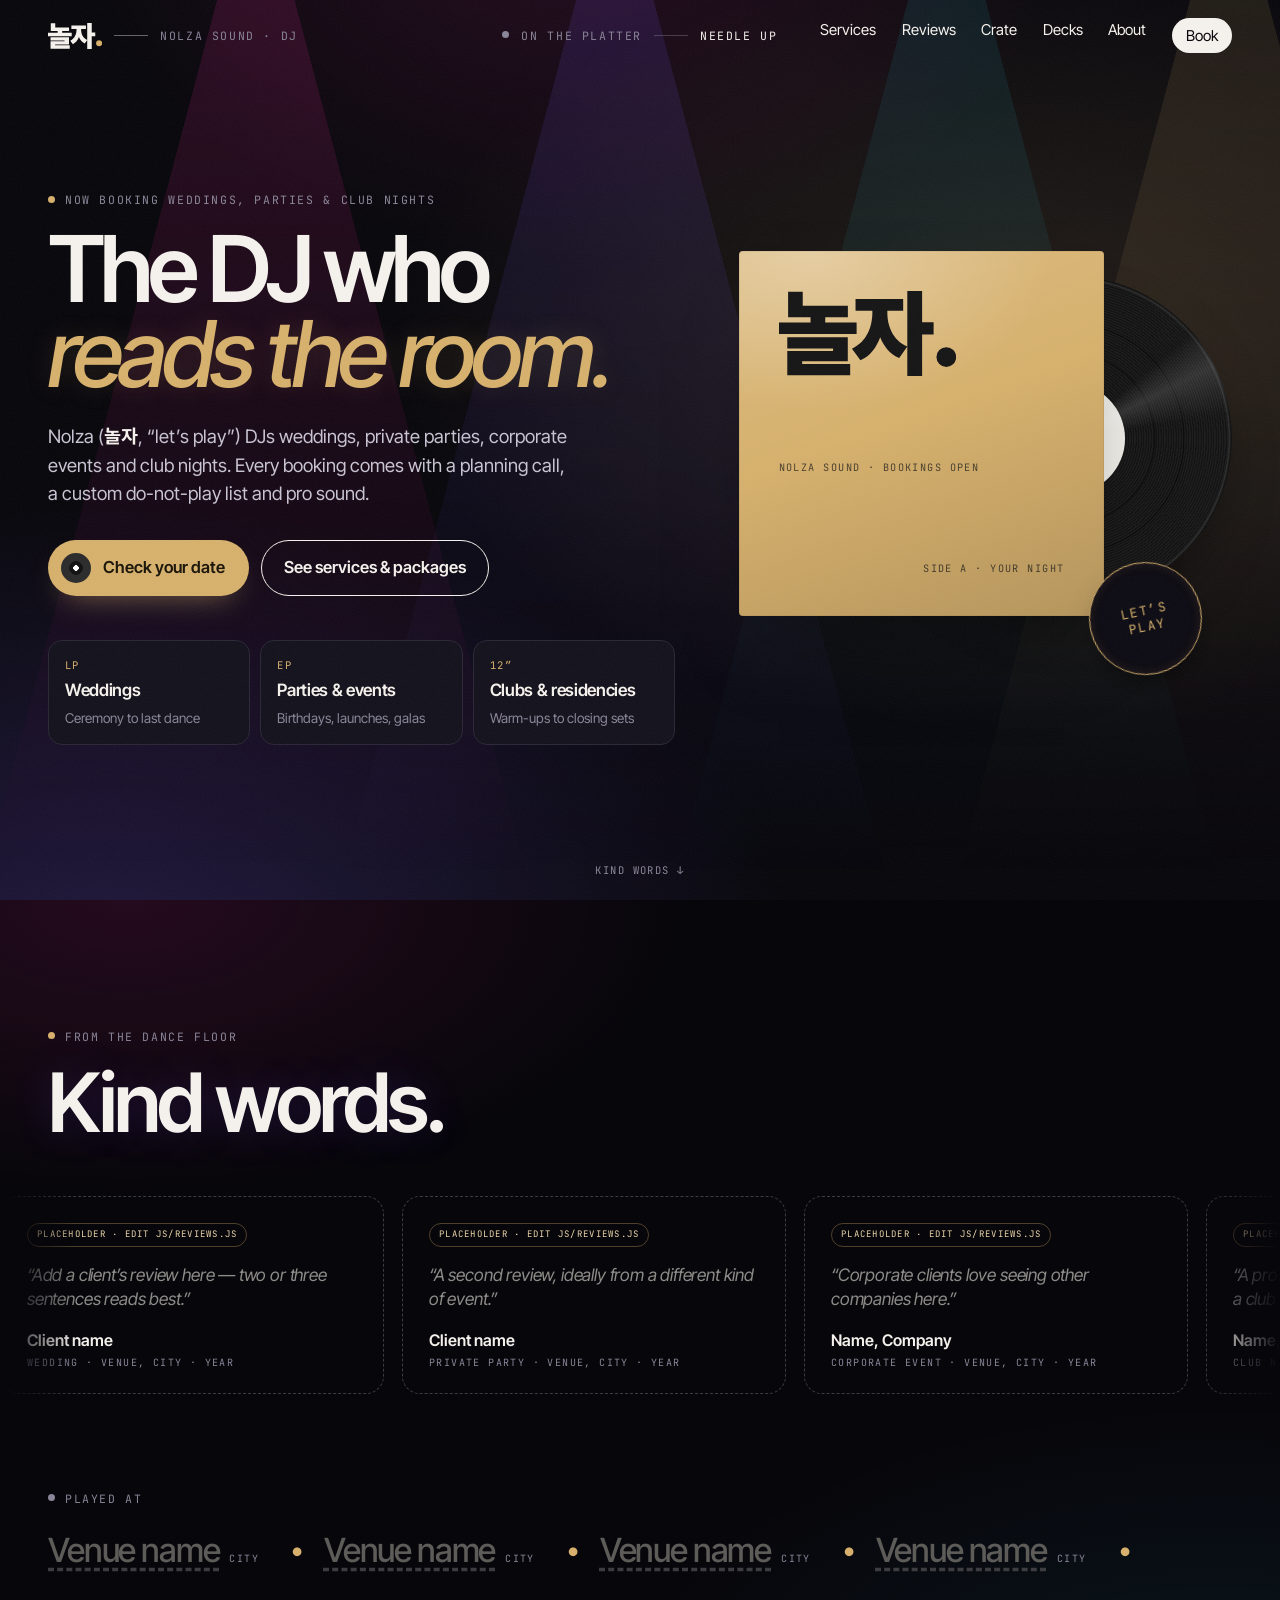
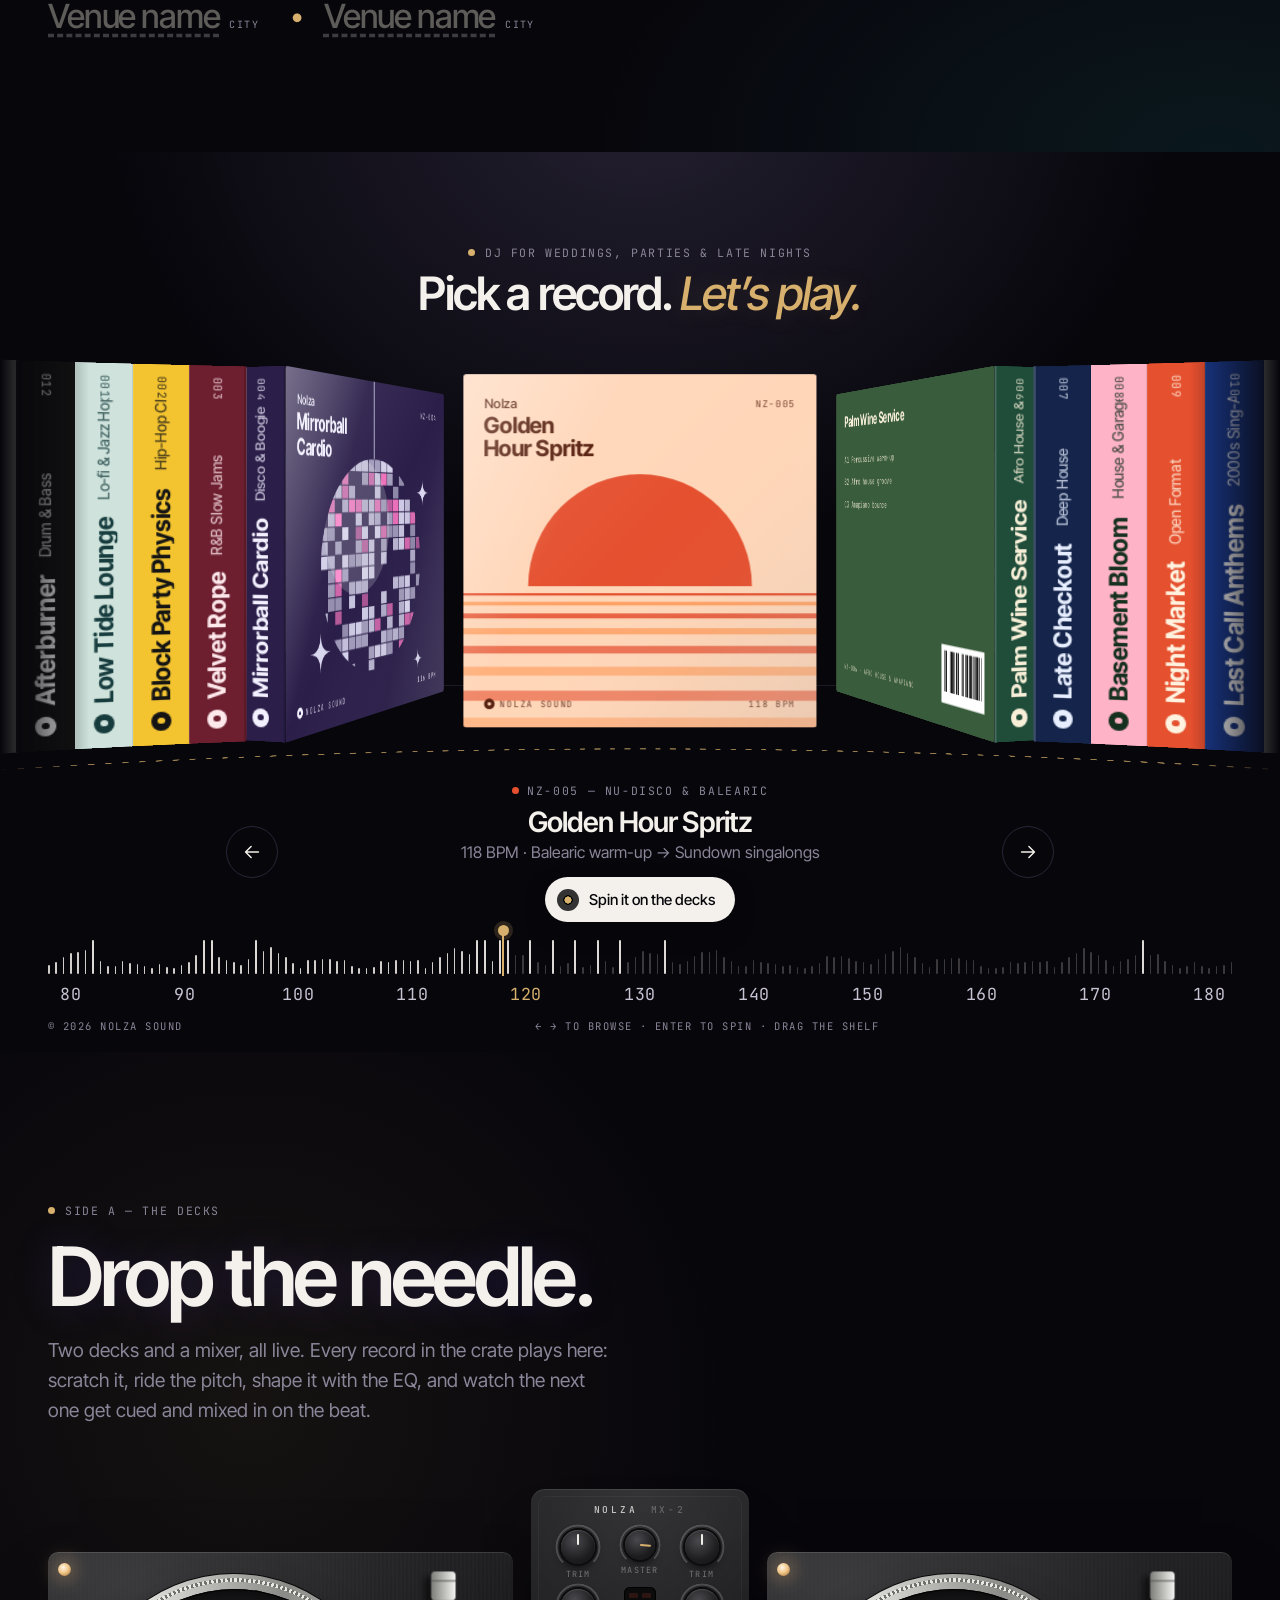
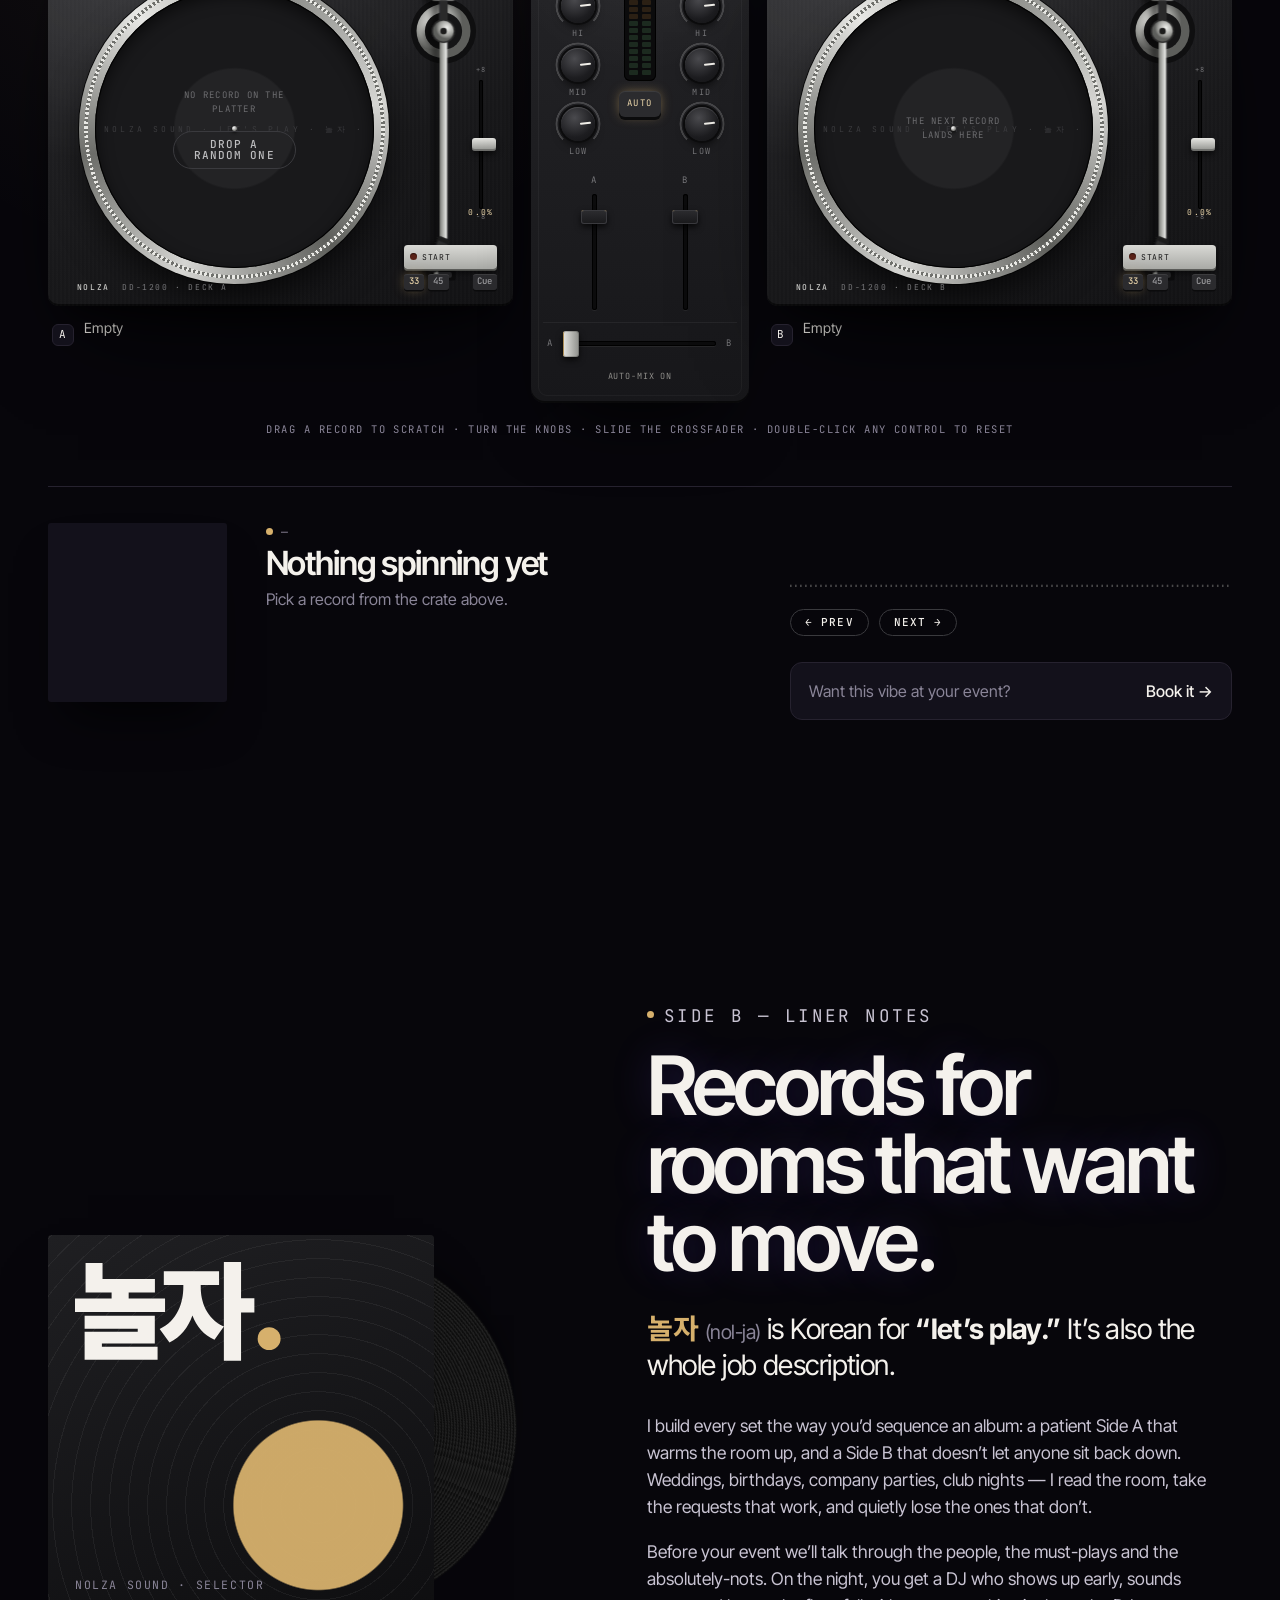
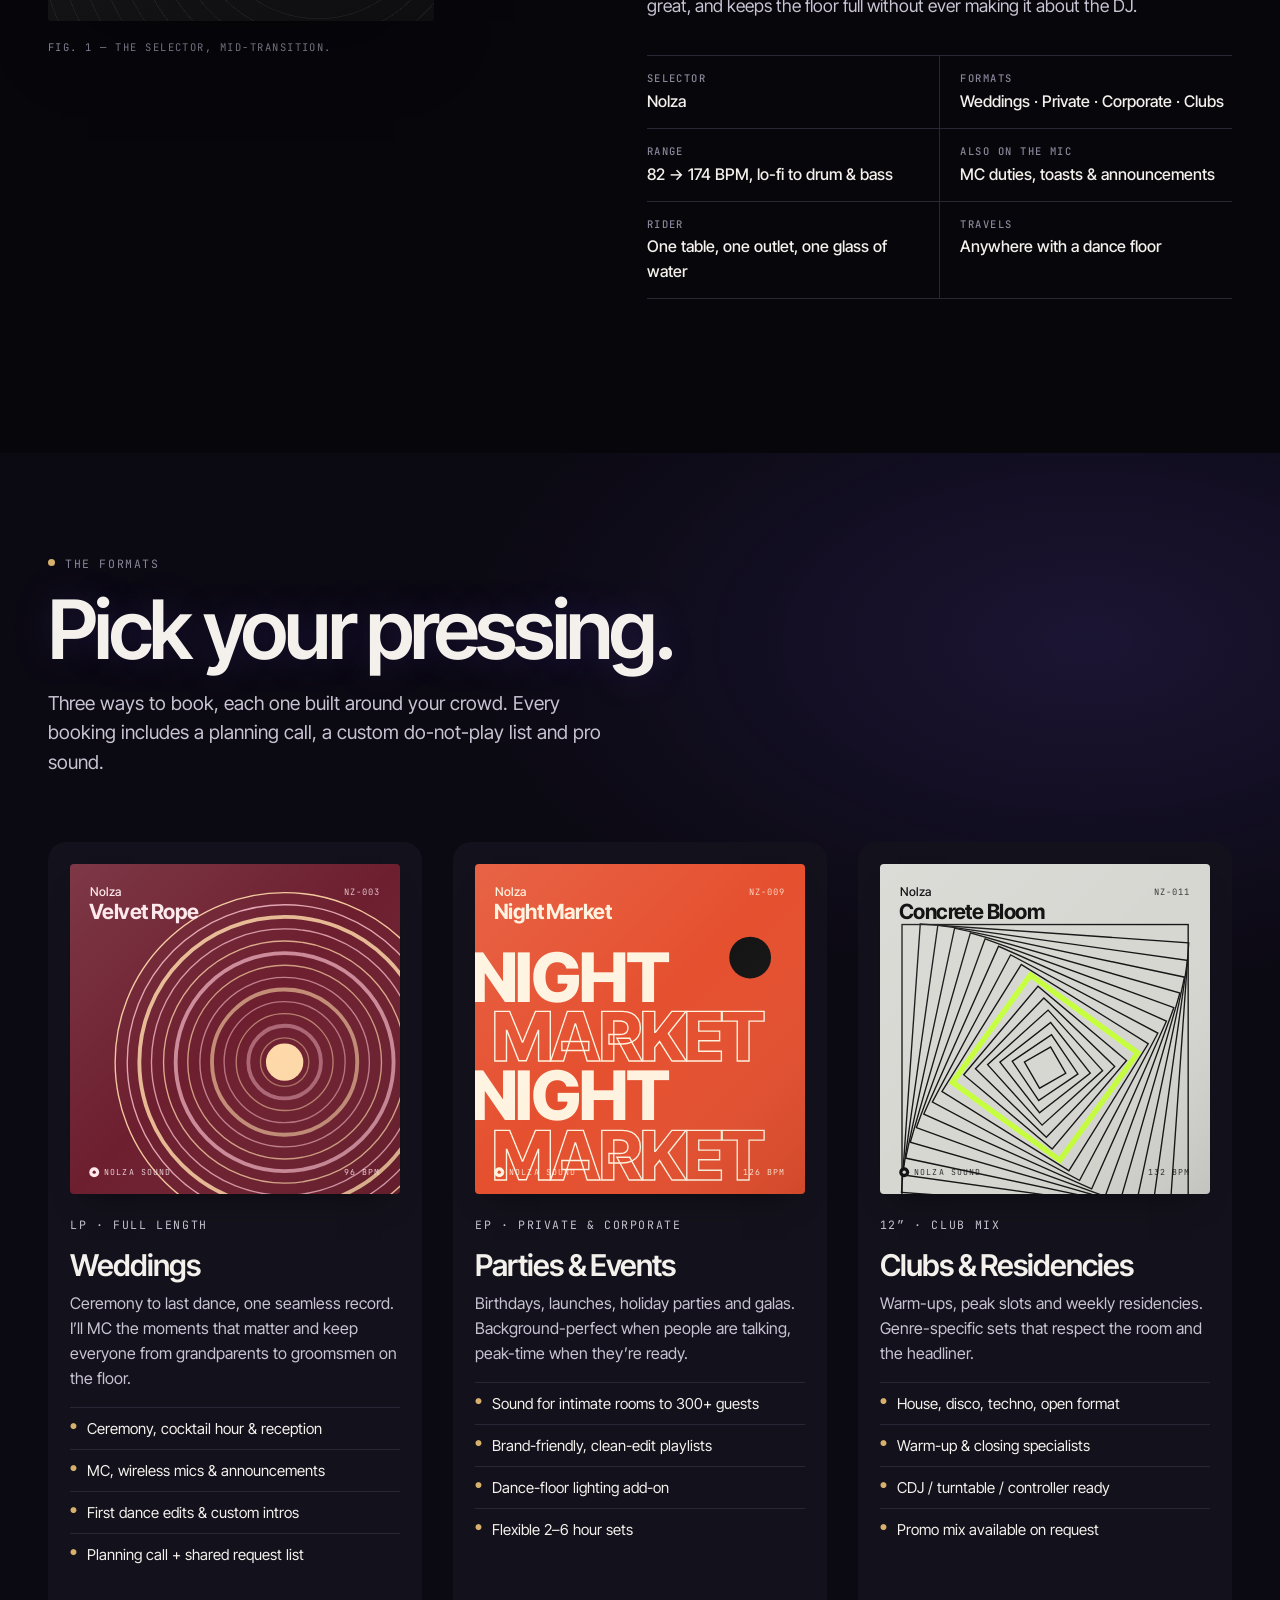
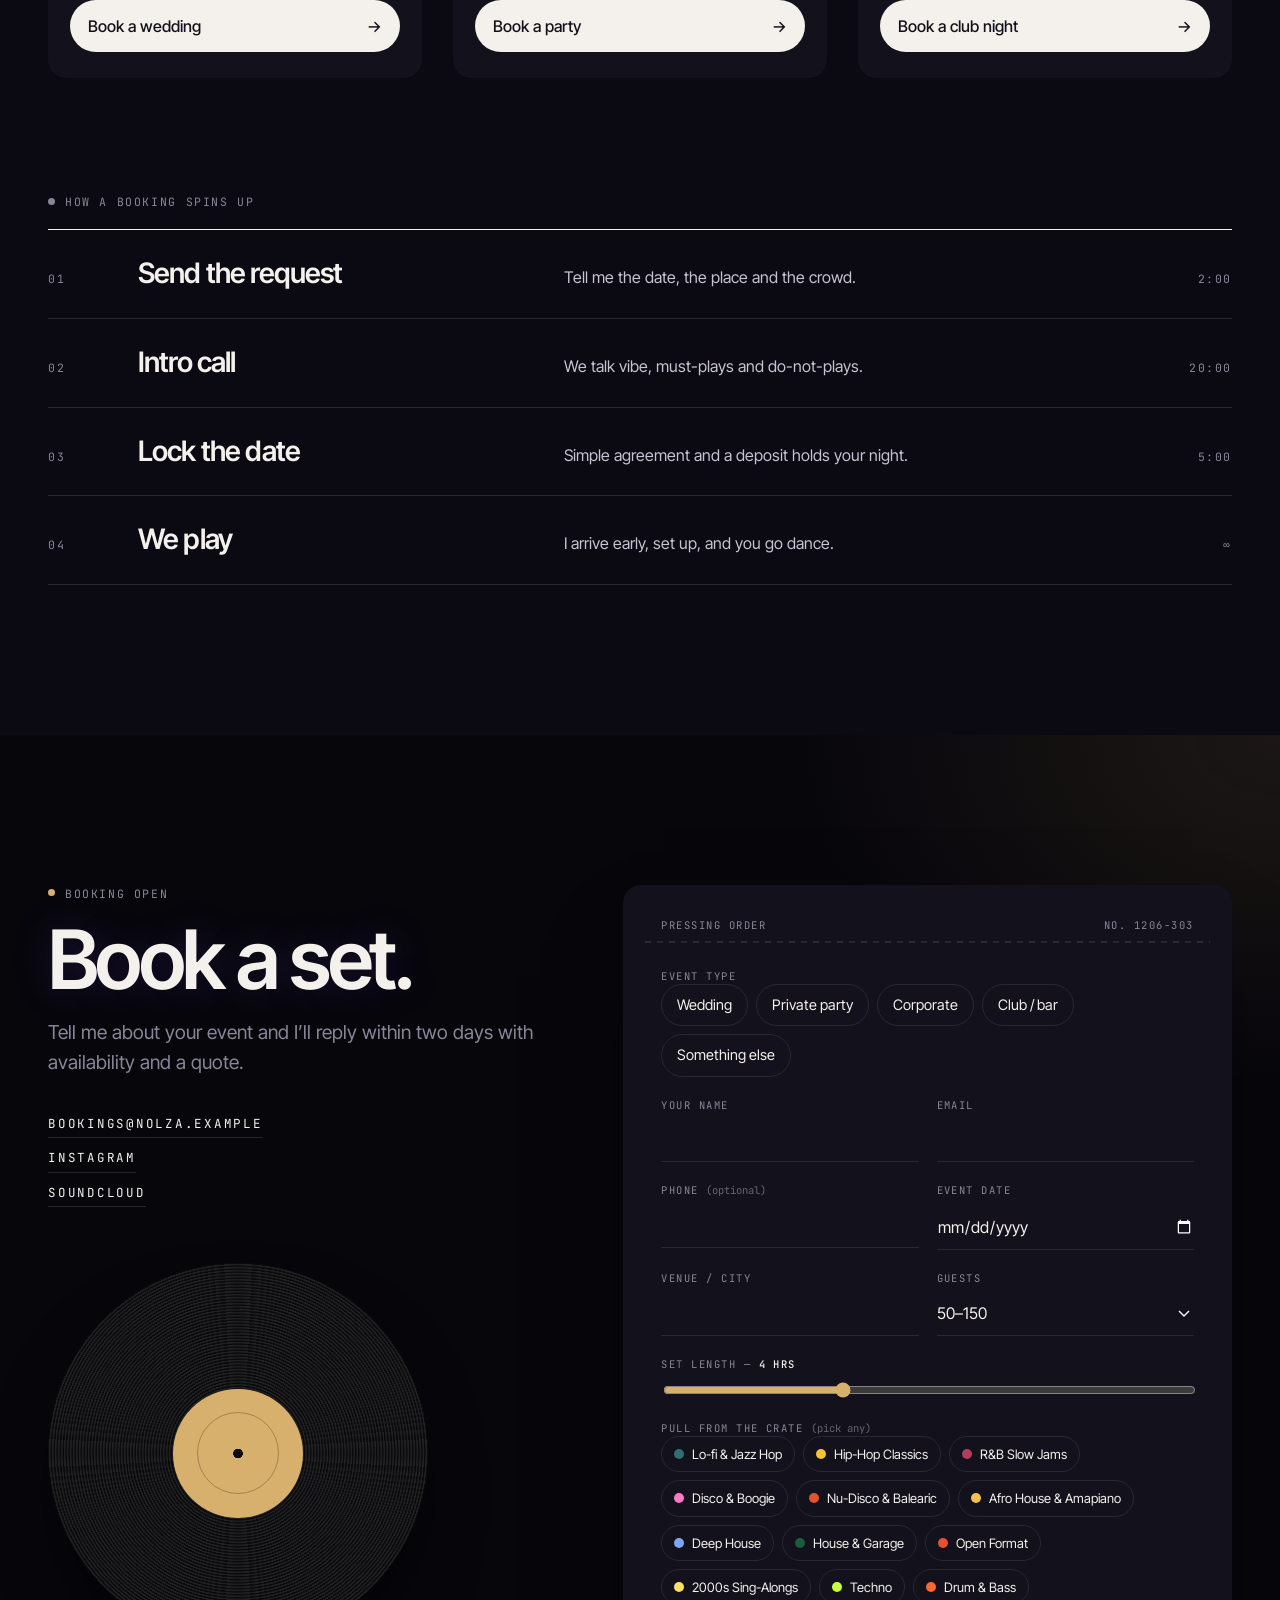
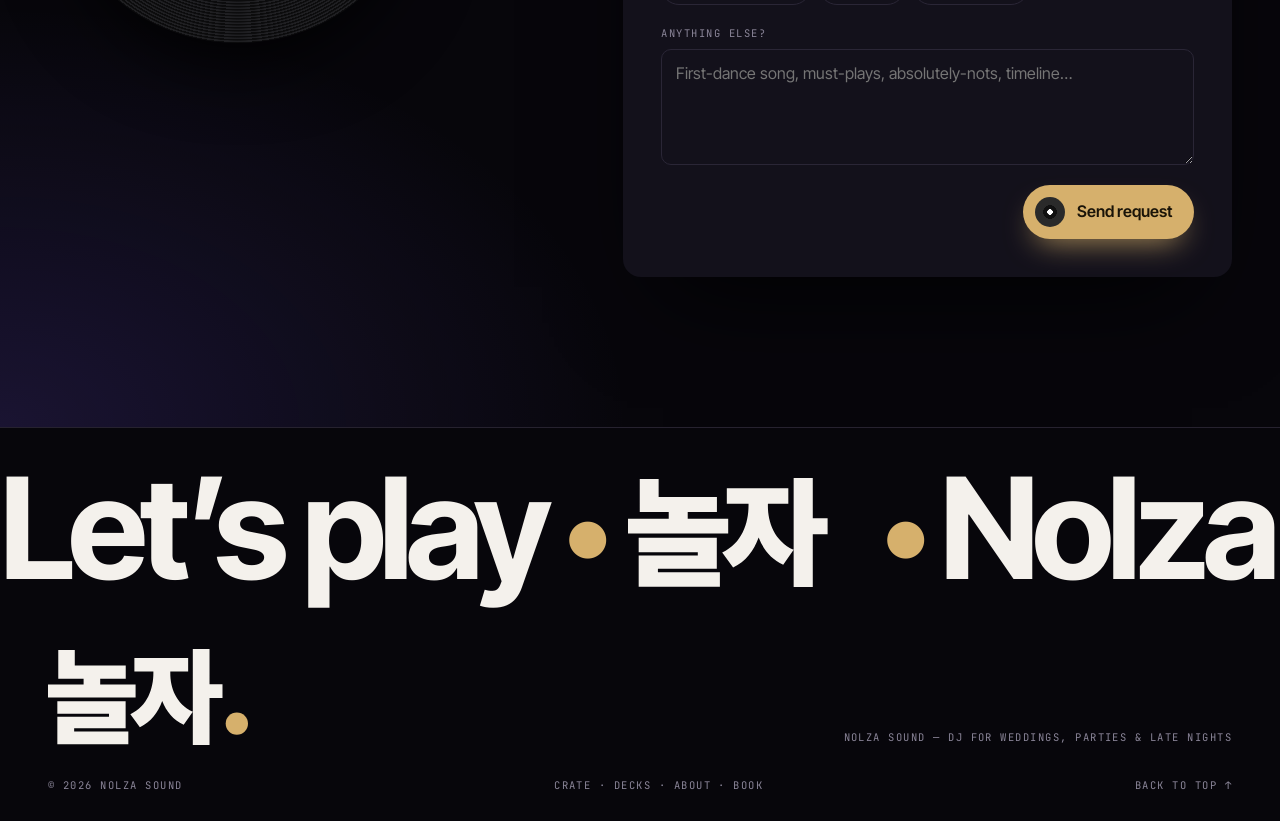
==== commit ac23df7e: "Now-playing bar A floating bar at the bottom shows the live record while you browse away from the bo" ====
--- a/index.html
+++ b/index.html
@@ -373,6 +373,28 @@
     </div>
   </footer>
 
+  <!-- ============================== NOW PLAYING bar (shown while a record plays, away from the booth) -->
+  <div class="nowbar" id="nowbar" role="region" aria-label="Now playing" aria-hidden="true" inert>
+    <button class="nb-disc" id="nbJump" type="button" aria-label="Go to the decks">
+      <span class="nb-rec" id="nbRec"><span class="nb-label" id="nbLabel"></span></span>
+    </button>
+    <div class="nb-info">
+      <p class="nb-title" id="nbTitle">—</p>
+      <p class="nb-sub mono" id="nbSub"></p>
+    </div>
+    <div class="nb-controls">
+      <button class="nb-btn" id="nbPlay" type="button" aria-label="Pause">
+        <svg class="i-pause" viewBox="0 0 24 24" aria-hidden="true"><rect x="6" y="5" width="4" height="14" rx="1"/><rect x="14" y="5" width="4" height="14" rx="1"/></svg>
+        <svg class="i-play" viewBox="0 0 24 24" aria-hidden="true"><path d="M8 5.5v13a1 1 0 0 0 1.5.86l10.4-6.5a1 1 0 0 0 0-1.72L9.5 4.64A1 1 0 0 0 8 5.5Z"/></svg>
+      </button>
+      <button class="nb-btn" id="nbNext" type="button" aria-label="Next song">
+        <svg viewBox="0 0 24 24" aria-hidden="true"><path d="M5 6.2v11.6a1 1 0 0 0 1.53.85L15 13.3V17a1 1 0 0 0 2 0V7a1 1 0 0 0-2 0v3.7L6.53 5.35A1 1 0 0 0 5 6.2Z"/></svg>
+      </button>
+      <a class="nb-decks mono" href="#decks">Decks <span aria-hidden="true">↑</span></a>
+    </div>
+    <div class="nb-progress" aria-hidden="true"><i id="nbProg"></i></div>
+  </div>
+
   <script type="module" src="js/main.js"></script>
 </body>
 </html>
--- a/css/styles.css
+++ b/css/styles.css
@@ -11,8 +11,12 @@
   --ink-2: #c8c3d2;
   --muted: #8a8598;
   --line: #2a2636;
-  --accent: #ff5a2e;
-  --accent-2: #ff9466;
+  /* the accent: change --accent-rgb (and its tint/shade) to re-colour the site */
+  --accent-rgb: 214 176 108;    /* champagne gold */
+  --accent: rgb(var(--accent-rgb));
+  --accent-2: #ecd7ab;          /* light tint, for small accent text */
+  --accent-deep: #b38c45;       /* hover shade */
+  --on-accent: #1a1408;         /* text on accent-coloured buttons */
   --neon-pink: #ff2fa8;
   --neon-violet: #7d5cff;
   --neon-cyan: #2ee6ff;
@@ -21,7 +25,7 @@
   --night-line: #26222f;
   --night-ink: #f4f1ec;
   --night-muted: #8a8598;
-  --glow-accent: 0 0 18px rgba(255, 90, 46, .55), 0 0 46px rgba(255, 90, 46, .3);
+  --glow-accent: 0 0 26px rgb(var(--accent-rgb) / .16);  /* a soft halo, not neon */
   color-scheme: dark;
 
   --sans: 'Inter Tight', 'Inter', system-ui, -apple-system, 'Segoe UI', sans-serif;
@@ -52,8 +56,8 @@
 
 .dot { display: inline-block; width: 7px; height: 7px; border-radius: 50%; background: var(--muted); vertical-align: middle; transform: translateY(-1px); }
 .dot-accent { background: var(--accent); }
-.dot.live { background: var(--accent); box-shadow: 0 0 0 0 rgba(229,80,47,.6); animation: pulse 1.6s infinite; }
-@keyframes pulse { 70% { box-shadow: 0 0 0 8px rgba(229,80,47,0); } 100% { box-shadow: 0 0 0 0 rgba(229,80,47,0); } }
+.dot.live { background: var(--accent); box-shadow: 0 0 0 0 rgb(var(--accent-rgb) / .6); animation: pulse 1.6s infinite; }
+@keyframes pulse { 70% { box-shadow: 0 0 0 8px rgb(var(--accent-rgb) / 0); } 100% { box-shadow: 0 0 0 0 rgb(var(--accent-rgb) / 0); } }
 
 .kicker { color: var(--muted); margin: 0 0 18px; display: flex; align-items: center; gap: 10px; }
 .kicker.light { color: var(--night-muted); }
@@ -97,7 +101,7 @@
   position: relative; min-height: min(100svh, 900px); display: grid; align-content: center;
   padding: clamp(96px, 12vh, 140px) var(--gutter) clamp(56px, 8vh, 90px);
   background:
-    radial-gradient(900px 560px at 80% 38%, rgba(255, 90, 46, .14), transparent 70%),
+    radial-gradient(900px 560px at 80% 38%, rgb(var(--accent-rgb) / .14), transparent 70%),
     radial-gradient(1000px 700px at 8% 110%, rgba(125, 92, 255, .22), transparent 70%),
     radial-gradient(700px 500px at 45% -10%, rgba(255, 47, 168, .12), transparent 70%),
     var(--bg);
@@ -110,8 +114,8 @@
 .hero-lede .ko { color: var(--ink); }
 .hero-ctas { display: flex; flex-wrap: wrap; gap: 12px; margin-bottom: clamp(28px, 4vw, 44px); }
 .btn-primary, .btn-ghost { display: inline-flex; align-items: center; gap: 12px; border-radius: 99px; text-decoration: none; font-weight: 600; font-size: 16.5px; transition: transform .3s var(--ease-spring), background .3s, color .3s, box-shadow .3s; }
-.btn-primary { background: var(--accent); color: #fff; padding: 13px 24px 13px 13px; box-shadow: 0 16px 34px -14px rgba(255, 90, 46, .9), 0 0 26px rgba(255, 90, 46, .45); }
-.btn-primary:hover { transform: translateY(-2px); background: #d1401f; }
+.btn-primary { background: var(--accent); color: var(--on-accent); padding: 13px 24px 13px 13px; box-shadow: 0 14px 30px -16px rgb(var(--accent-rgb) / .6); }
+.btn-primary:hover { transform: translateY(-2px); background: var(--accent-deep); }
 .btn-disc { width: 30px; height: 30px; border-radius: 50%; background: radial-gradient(circle, #fff 0 12%, #111 14% 32%, #2a2a2a 33% 100%); }
 .btn-primary:hover .btn-disc { animation: spin .9s linear infinite; }
 .btn-ghost { padding: 13px 22px; border: 1.5px solid var(--ink); color: var(--ink); }
@@ -129,7 +133,7 @@
 .hero-visual { position: relative; width: min(100%, 520px); aspect-ratio: 1; justify-self: center; }
 .hv-sleeve {
   position: absolute; left: 0; top: 6%; width: 74%; aspect-ratio: 1; border-radius: 4px; z-index: 2; color: #151515;
-  background: radial-gradient(120% 80% at 20% 0%, rgba(255,255,255,.28), transparent 55%), linear-gradient(160deg, #ee6a45, var(--accent) 55%, #c9411f);
+  background: radial-gradient(120% 80% at 20% 0%, rgba(255,255,255,.28), transparent 55%), linear-gradient(160deg, rgb(255 255 255 / .14), transparent 45%, rgb(0 0 0 / .16)), var(--accent);
   box-shadow: 0 50px 80px -40px rgba(0,0,0,.55), inset 0 0 0 1px rgba(0,0,0,.06);
   padding: 8%; display: flex; flex-direction: column; justify-content: space-between;
 }
@@ -156,7 +160,7 @@
   position: absolute; z-index: 3; right: 6%; bottom: 8%; width: 23%; aspect-ratio: 1; border-radius: 50%; display: grid; place-items: center; text-align: center;
   background: #0c0a12; color: var(--accent); font-size: clamp(10px, 1vw, 13px); line-height: 1.25; letter-spacing: .12em; transform: rotate(-12deg);
   border: 1.5px solid var(--accent); text-shadow: var(--glow-accent);
-  box-shadow: 0 14px 30px -12px rgba(0,0,0,.8), 0 0 22px rgba(255, 90, 46, .45), inset 0 0 14px rgba(255, 90, 46, .25); animation: sticker 1s 1.4s var(--ease-spring) both;
+  box-shadow: 0 14px 30px -12px rgba(0,0,0,.8), inset 0 0 12px rgb(var(--accent-rgb) / .12); animation: sticker 1s 1.4s var(--ease-spring) both;
 }
 @keyframes sticker { from { transform: rotate(-40deg) scale(.4); opacity: 0; } }
 .hero-scroll { position: absolute; left: 50%; bottom: 22px; transform: translateX(-50%); color: var(--muted); text-decoration: none; font-size: 10.5px; }
@@ -170,9 +174,9 @@
 /* keep content above the light layers */
 .crate > :not(.pulse), .decks > :not(.pulse) { position: relative; z-index: 1; }
 .hero-scroll { z-index: 1; }
-.hero .pulse { background: radial-gradient(900px 560px at 80% 38%, rgba(255, 90, 46, .22), transparent 70%), radial-gradient(1000px 700px at 8% 110%, rgba(125, 92, 255, .3), transparent 70%); }
-.crate .pulse { background: radial-gradient(60% 75% at 50% -8%, rgba(190, 170, 255, .18), transparent 70%), radial-gradient(900px 300px at 50% 68%, rgba(255, 90, 46, .14), transparent 70%); }
-.decks .pulse { background: radial-gradient(1100px 900px at 10% 10%, rgba(255, 90, 46, .2), transparent 62%), radial-gradient(900px 600px at 90% 80%, rgba(125, 92, 255, .18), transparent 70%); }
+.hero .pulse { background: radial-gradient(900px 560px at 80% 38%, rgb(var(--accent-rgb) / .22), transparent 70%), radial-gradient(1000px 700px at 8% 110%, rgba(125, 92, 255, .3), transparent 70%); }
+.crate .pulse { background: radial-gradient(60% 75% at 50% -8%, rgba(190, 170, 255, .18), transparent 70%), radial-gradient(900px 300px at 50% 68%, rgb(var(--accent-rgb) / .14), transparent 70%); }
+.decks .pulse { background: radial-gradient(1100px 900px at 10% 10%, rgb(var(--accent-rgb) / .2), transparent 62%), radial-gradient(900px 600px at 90% 80%, rgba(125, 92, 255, .18), transparent 70%); }
 .hero-grid { position: relative; z-index: 1; }
 .club-lights i {
   position: absolute; top: -12%; width: 52vw; height: 135%; transform-origin: 50% 0;
@@ -184,7 +188,7 @@
 .club-lights i:nth-child(1) { left: -6%; --c: rgba(255, 47, 168, .5); --t: 9s; --from: -30deg; --to: 10deg; }
 .club-lights i:nth-child(2) { left: 22%; --c: rgba(125, 92, 255, .5); --t: 12s; --from: 18deg; --to: -22deg; }
 .club-lights i:nth-child(3) { left: 48%; --c: rgba(46, 230, 255, .32); --t: 10.5s; --from: -16deg; --to: 26deg; }
-.club-lights i:nth-child(4) { left: 70%; --c: rgba(255, 90, 46, .45); --t: 8s; --from: 24deg; --to: -14deg; }
+.club-lights i:nth-child(4) { left: 70%; --c: rgb(var(--accent-rgb) / .45); --t: 8s; --from: 24deg; --to: -14deg; }
 @keyframes sway { from { transform: rotate(var(--from)); } to { transform: rotate(var(--to)); } }
 /* film grain over everything (below the header) */
 body::after {
@@ -192,10 +196,10 @@
   background-image: url("data:image/svg+xml,%3Csvg xmlns='http://www.w3.org/2000/svg' width='160' height='160'%3E%3Cfilter id='n'%3E%3CfeTurbulence type='fractalNoise' baseFrequency='.85' numOctaves='2' stitchTiles='stitch'/%3E%3CfeColorMatrix values='0 0 0 0 1 0 0 0 0 1 0 0 0 0 1 0 0 0 .55 0'/%3E%3C/filter%3E%3Crect width='100%25' height='100%25' filter='url(%23n)'/%3E%3C/svg%3E");
 }
 .reviews { background: radial-gradient(800px 420px at 10% 0%, rgba(255, 47, 168, .12), transparent 70%), radial-gradient(900px 500px at 95% 100%, rgba(46, 230, 255, .08), transparent 70%), var(--night) !important; }
-.book { background: radial-gradient(900px 600px at 0% 100%, rgba(125, 92, 255, .16), transparent 70%), radial-gradient(700px 500px at 100% 0%, rgba(255, 90, 46, .1), transparent 70%), var(--night) !important; }
+.book { background: radial-gradient(900px 600px at 0% 100%, rgba(125, 92, 255, .16), transparent 70%), radial-gradient(700px 500px at 100% 0%, rgb(var(--accent-rgb) / .1), transparent 70%), var(--night) !important; }
 .section-title { text-shadow: 0 0 40px rgba(125, 92, 255, .18); }
-.nav-cta { box-shadow: 0 0 18px rgba(255, 90, 46, .0); transition: box-shadow .3s; }
-.nav-cta:hover { box-shadow: 0 0 22px rgba(255, 90, 46, .55); }
+.nav-cta { box-shadow: 0 0 18px rgb(var(--accent-rgb) / .0); transition: box-shadow .3s; }
+.nav-cta:hover { box-shadow: 0 0 22px rgb(var(--accent-rgb) / .3); }
 
 /* ------------------------------------------------------------------ reviews + venues */
 .reviews { background: var(--night); color: var(--night-ink); padding: clamp(80px, 10vw, 130px) 0 clamp(70px, 9vw, 110px); overflow: hidden; overflow: clip; }
@@ -214,7 +218,7 @@
 .rv-stars i { font-style: normal; color: #3a3a3e; }
 .rv.placeholder { background: transparent; border: 1.5px dashed #3c3c41; }
 .rv.placeholder blockquote { color: #8d8c88; font-style: italic; }
-.rv-tag { align-self: flex-start; font-size: 9px; color: #ffb08f; border: 1px solid #5a3426; border-radius: 99px; padding: 4px 9px; }
+.rv-tag { align-self: flex-start; font-size: 9px; color: var(--accent-2); border: 1px solid rgb(var(--accent-rgb) / .35); border-radius: 99px; padding: 4px 9px; }
 .venues { margin-top: clamp(56px, 7vw, 90px); }
 .venue-list { list-style: none; margin: 0; padding: 0; display: flex; flex-wrap: wrap; align-items: baseline; gap: 14px 0; }
 .venue-list li { display: inline-flex; align-items: baseline; gap: 10px; font-size: clamp(22px, 2.6vw, 38px); font-weight: 600; letter-spacing: -.035em; }
@@ -290,7 +294,7 @@
 .spine-title small { font-weight: 500; font-size: .62em; opacity: .75; }
 .spine-dot { width: calc(var(--T) * .34); height: calc(var(--T) * .34); border-radius: 50%; background: var(--tx); position: relative; flex: none; }
 .spine-dot::after { content: ''; position: absolute; inset: 34%; border-radius: 50%; background: var(--sp); }
-.case.on-deck .spine-dot { background: var(--accent); box-shadow: 0 0 0 3px rgba(229,80,47,.3); }
+.case.on-deck .spine-dot { background: var(--accent); box-shadow: 0 0 0 3px rgb(var(--accent-rgb) / .3); }
 
 .case .disc {
   position: absolute; width: 94%; height: 94%; left: 3%; top: 3%; border-radius: 50%;
@@ -327,7 +331,7 @@
 }
 .ledge-dots { /* perforated lip of the shelf */
   position: absolute; inset: 0; border-radius: 50%;
-  background: repeating-conic-gradient(rgba(255, 90, 46, .7) 0 .18deg, transparent .18deg .5deg);
+  background: repeating-conic-gradient(rgb(var(--accent-rgb) / .7) 0 .18deg, transparent .18deg .5deg);
   -webkit-mask: radial-gradient(circle closest-side, transparent calc(100% - var(--band-in) - 8px), #000 calc(100% - var(--band-in) - 7px), #000 calc(100% - var(--band-in) - 3px), transparent calc(100% - var(--band-in) - 2px));
   mask: radial-gradient(circle closest-side, transparent calc(100% - var(--band-in) - 8px), #000 calc(100% - var(--band-in) - 7px), #000 calc(100% - var(--band-in) - 3px), transparent calc(100% - var(--band-in) - 2px));
 }
@@ -372,7 +376,7 @@
 .ruler-ticks i.past { opacity: .85; }
 .ruler-ticks i.rec { background: var(--ink); opacity: .9; width: 2px; }
 .ruler-marker { position: absolute; top: -10px; height: 46px; width: 2px; margin-left: -1px; background: var(--accent); transition: left .8s var(--ease); pointer-events: none; }
-.ruler-marker span { position: absolute; top: -5px; left: 50%; width: 11px; height: 11px; margin-left: -5.5px; border-radius: 50%; background: var(--accent); box-shadow: 0 0 0 4px rgba(229,80,47,.18); }
+.ruler-marker span { position: absolute; top: -5px; left: 50%; width: 11px; height: 11px; margin-left: -5.5px; border-radius: 50%; background: var(--accent); box-shadow: 0 0 0 4px rgb(var(--accent-rgb) / .18); }
 .ruler-labels { position: absolute; left: 0; right: 0; bottom: 0; height: 22px; font-size: clamp(11px, 1.3vw, 19px); letter-spacing: .04em; }
 .ruler-labels span { position: absolute; transform: translateX(-50%); color: var(--ink-2); }
 .ruler-labels span.on { color: var(--accent); }
@@ -418,7 +422,7 @@
 }
 .decks::before { /* warm club glow */
   content: ''; position: absolute; width: 1100px; height: 1100px; left: -300px; top: -200px; border-radius: 50%;
-  background: radial-gradient(circle, rgba(229,80,47,.16), transparent 62%); pointer-events: none;
+  background: radial-gradient(circle, rgb(var(--accent-rgb) / .16), transparent 62%); pointer-events: none;
   opacity: .45;
 }
 .decks .lede { color: var(--night-muted); }
@@ -533,17 +537,17 @@
 @container (max-width: 620px) { .tt-start .ss { display: none; } .tt-start .mono { letter-spacing: .08em; } .pitch { top: 24%; height: 36%; } }
 .tt-start:active, .tt-start.pressed { transform: translateY(.3cqw); box-shadow: 0 .1cqw 0 #5b5c59, 0 .3cqw .8cqw rgba(0,0,0,.6); }
 .led { width: 1cqw; height: 1cqw; min-width: 7px; min-height: 7px; border-radius: 50%; background: #5a2218; box-shadow: inset 0 1px 1px rgba(0,0,0,.5); transition: background .2s, box-shadow .2s; }
-.tt-start[aria-pressed="true"] .led { background: #ff5a36; box-shadow: 0 0 10px 2px rgba(255,90,54,.7); }
+.tt-start[aria-pressed="true"] .led { background: var(--accent); box-shadow: 0 0 10px 2px rgb(var(--accent-rgb) / .7); }
 .tt-speed { display: flex; gap: .8cqw; }
 .tt-key {
   min-width: 4.4cqw; padding: .7cqw 1cqw; border-radius: .6cqw; border: 0;
   background: #2b2b2e; color: #9d9da0; font: 500 max(9px, 1.2cqw)/1 var(--mono);
   box-shadow: 0 .3cqw 0 #0b0b0c, inset 0 1px 0 rgba(255,255,255,.08); transition: transform .1s, color .2s, box-shadow .2s;
 }
-.tt-key.active { color: #ffb08f; box-shadow: 0 .3cqw 0 #0b0b0c, inset 0 1px 0 rgba(255,255,255,.08), 0 0 12px -2px rgba(255,120,80,.6); }
+.tt-key.active { color: var(--accent-2); box-shadow: 0 .3cqw 0 #0b0b0c, inset 0 1px 0 rgba(255,255,255,.08), 0 0 12px -2px rgb(var(--accent-rgb) / .6); }
 .tt-key:active { transform: translateY(.2cqw); }
 .tt-cue { margin-left: auto; }
-.tt-cue.up { color: #ffb08f; }
+.tt-cue.up { color: var(--accent-2); }
 
 .pitch { position: absolute; right: 4%; top: 32%; height: 40%; width: 6%; display: flex; flex-direction: column; align-items: center; justify-content: space-between; z-index: 5; }
 .pitch-l { font-size: max(7px, .9cqw); color: #6f6f72; letter-spacing: .05em; }
@@ -555,7 +559,7 @@
 .pitch input::-moz-range-track { width: 5px; border-radius: 4px; background: #0b0b0c; }
 .pitch input::-webkit-slider-thumb { -webkit-appearance: none; width: 3.4cqw; min-width: 24px; height: 1.8cqw; min-height: 13px; border-radius: 3px; background: linear-gradient(180deg, #e6e6e2, #8e8f8b); box-shadow: 0 3px 6px rgba(0,0,0,.6), inset 0 -2px 0 rgba(0,0,0,.25); margin-left: calc((.5cqw - 3.4cqw) / 2); }
 .pitch input::-moz-range-thumb { width: 26px; height: 13px; border-radius: 3px; border: 0; background: linear-gradient(180deg, #e6e6e2, #8e8f8b); }
-.pitch-val { position: absolute; bottom: -2.6cqw; font-size: max(8px, 1cqw); color: #ffb08f; white-space: nowrap; }
+.pitch-val { position: absolute; bottom: -2.6cqw; font-size: max(8px, 1cqw); color: var(--accent-2); white-space: nowrap; }
 .tt-hint { color: var(--night-muted); font-size: 10.5px; margin: 18px 0 0; text-align: center; }
 
 .nowplaying { max-width: 1440px; margin: clamp(28px, 4vw, 48px) auto 0; display: grid; grid-template-columns: clamp(140px, 14vw, 190px) minmax(0, 1.1fr) minmax(0, 1fr); gap: clamp(20px, 3vw, 44px); align-items: start; position: relative; padding-top: clamp(24px, 3vw, 36px); border-top: 1px solid var(--night-line); }
@@ -602,7 +606,7 @@
 .vu i.on:nth-child(-n+4) { background: #ffb23e; box-shadow: 0 0 6px rgba(255,178,62,.5); }
 .vu i.on:nth-child(-n+1) { background: #ff4a2e; box-shadow: 0 0 6px rgba(255,74,46,.6); }
 .mx-auto { border: 0; border-radius: 6px; padding: 6px 8px; font-size: 9px; letter-spacing: .16em; background: #2b2b2e; color: #9d9da0; box-shadow: 0 3px 0 #0b0b0c, inset 0 1px 0 rgba(255,255,255,.08); }
-.mx-auto[aria-pressed="true"] { color: #ffb08f; box-shadow: 0 3px 0 #0b0b0c, inset 0 1px 0 rgba(255,255,255,.08), 0 0 12px -2px rgba(255,120,80,.6); }
+.mx-auto[aria-pressed="true"] { color: var(--accent-2); box-shadow: 0 3px 0 #0b0b0c, inset 0 1px 0 rgba(255,255,255,.08), 0 0 12px -2px rgb(var(--accent-rgb) / .6); }
 .mx-auto:active { transform: translateY(2px); }
 .mx-faders { display: flex; justify-content: space-around; padding: 4px 6px 0; }
 .ch-fader { display: flex; flex-direction: column; align-items: center; gap: 6px; }
@@ -647,7 +651,7 @@
 .xf-track i { position: absolute; top: 50%; left: 0; width: 34px; height: 18px; margin: -9px 0 0 -17px; border-radius: 3px; background: linear-gradient(180deg, #e6e6e2, #8e8f8b); box-shadow: 0 3px 6px rgba(0,0,0,.6), inset 0 -2px 0 rgba(0,0,0,.25); transition: left .3s linear; }
 .xf-track i::after { content: ''; position: absolute; left: 50%; top: 3px; bottom: 3px; width: 2px; margin-left: -1px; background: var(--accent); }
 .xf-label { margin: 10px 0 0; color: var(--night-muted); font-size: 10px; letter-spacing: .1em; white-space: nowrap; overflow: hidden; text-overflow: ellipsis; }
-#autoMixBtn[aria-pressed="true"] { color: #ffb08f; border-color: #6a3a2a; }
+#autoMixBtn[aria-pressed="true"] { color: var(--accent-2); border-color: rgb(var(--accent-rgb) / .4); }
 .record.swap .record-label { animation: label-swap .42s var(--ease); }
 @keyframes label-swap { 40% { opacity: 0; scale: .92; filter: blur(3px); } }
 .np-blurb { color: #c4c2bc; margin: 0 0 14px; }
@@ -705,7 +709,7 @@
 .portrait-fallback {
   position: absolute; inset: 0; display: flex; flex-direction: column; justify-content: space-between; padding: 7%;
   background:
-    radial-gradient(circle at 70% 70%, rgba(229,80,47,.95) 0 22%, transparent 22.4%),
+    radial-gradient(circle at 70% 70%, rgb(var(--accent-rgb) / .95) 0 22%, transparent 22.4%),
     repeating-radial-gradient(circle at 70% 70%, transparent 0 18px, rgba(255,255,255,.05) 18px 19px),
     linear-gradient(160deg, #1f1f22, #0e0e10);
   color: var(--night-ink);
@@ -811,9 +815,9 @@
 .form-msg { margin: 0; font-size: 14px; color: var(--accent); }
 .submit {
   display: inline-flex; align-items: center; gap: 12px; border: 0; border-radius: 99px; padding: 12px 22px 12px 12px;
-  background: var(--accent); color: #fff; font-weight: 600; font-size: 16px; transition: transform .3s var(--ease-spring), background .3s; box-shadow: 0 14px 30px -12px rgba(229,80,47,.8);
-}
-.submit:hover { transform: translateY(-2px); background: #d1401f; }
+  background: var(--accent); color: var(--on-accent); font-weight: 600; font-size: 16px; transition: transform .3s var(--ease-spring), background .3s; box-shadow: 0 14px 30px -12px rgb(var(--accent-rgb) / .8);
+}
+.submit:hover { transform: translateY(-2px); background: var(--accent-deep); }
 .submit-disc { width: 30px; height: 30px; border-radius: 50%; background: radial-gradient(circle, #fff 0 12%, #111 14% 32%, #2a2a2a 33% 100%); }
 .submit.sending .submit-disc { animation: spin .6s linear infinite; }
 .slip-done {
@@ -844,6 +848,53 @@
 .footer-row a { text-decoration: none; }
 .footer-row a:hover { color: var(--night-ink); }
 
+/* ------------------------------------------------------------------ now playing bar */
+.nowbar {
+  position: fixed; z-index: 55; left: 50%; bottom: max(14px, env(safe-area-inset-bottom));
+  width: min(680px, calc(100% - 24px)); transform: translate(-50%, calc(100% + 40px)); opacity: 0;
+  display: grid; grid-template-columns: auto minmax(0, 1fr) auto; align-items: center; gap: 14px;
+  padding: 10px 12px 10px 10px; border-radius: 18px; overflow: hidden;
+  background: rgb(19 17 27 / .82); -webkit-backdrop-filter: blur(18px) saturate(1.4); backdrop-filter: blur(18px) saturate(1.4);
+  border: 1px solid rgb(255 255 255 / .08); box-shadow: 0 24px 60px -20px rgba(0,0,0,.9), 0 0 0 1px rgba(0,0,0,.4);
+  transition: transform .55s var(--ease), opacity .4s var(--ease);
+}
+.nowbar.show { transform: translate(-50%, 0); opacity: 1; }
+body.has-nowbar .footer { padding-bottom: 96px; }
+.nb-disc { all: unset; cursor: pointer; width: 52px; height: 52px; border-radius: 50%; display: grid; place-items: center; }
+.nb-disc:focus-visible { outline: 2px solid var(--accent); outline-offset: 3px; }
+.nb-rec {
+  width: 52px; height: 52px; border-radius: 50%; position: relative; display: block;
+  background: radial-gradient(circle closest-side, transparent 96%, rgb(255 255 255 / .14) 97%, transparent 99%), repeating-radial-gradient(circle, rgb(255 255 255 / .05) 0 1px, rgb(0 0 0 / .1) 1.5px 2.5px), #111;
+  box-shadow: 0 6px 14px rgba(0,0,0,.6);
+}
+.nb-label { position: absolute; inset: 27%; border-radius: 50%; overflow: hidden; }
+.nb-label img, .nb-label svg { width: 100%; height: 100%; object-fit: cover; display: block; }
+.nb-label::after { content: ''; position: absolute; left: 50%; top: 50%; width: 16%; height: 16%; margin: -8% 0 0 -8%; border-radius: 50%; background: #0b0b0b; }
+.nb-info { min-width: 0; }
+.nb-title { margin: 0; font-weight: 600; font-size: 15.5px; letter-spacing: -.02em; white-space: nowrap; overflow: hidden; text-overflow: ellipsis; }
+.nb-sub { margin: 3px 0 0; font-size: 10px; letter-spacing: .08em; color: var(--muted); white-space: nowrap; overflow: hidden; text-overflow: ellipsis; font-variant-numeric: tabular-nums; }
+.nb-controls { display: flex; align-items: center; gap: 6px; }
+.nb-btn { width: 40px; height: 40px; border-radius: 50%; border: 0; display: grid; place-items: center; background: rgb(255 255 255 / .06); color: var(--ink); transition: background .2s, transform .2s var(--ease-spring); }
+.nb-btn:hover { background: rgb(255 255 255 / .12); }
+.nb-btn:active { transform: scale(.92); }
+.nb-btn svg { width: 18px; height: 18px; fill: currentColor; }
+#nbPlay { background: var(--accent); color: var(--on-accent); }
+#nbPlay:hover { background: var(--accent-deep); }
+.nb-btn .i-play { display: none; }
+.nowbar.paused .nb-btn .i-play { display: block; }
+.nowbar.paused .nb-btn .i-pause { display: none; }
+.nb-decks { margin-left: 4px; padding: 0 12px; height: 40px; display: inline-flex; align-items: center; gap: 6px; border-radius: 99px; border: 1px solid var(--line); color: var(--ink-2); text-decoration: none; font-size: 10.5px; transition: border-color .2s, color .2s; }
+.nb-decks:hover { border-color: var(--accent); color: var(--ink); }
+.nb-progress { position: absolute; left: 0; right: 0; bottom: 0; height: 2px; background: rgb(255 255 255 / .06); }
+.nb-progress i { position: absolute; inset: 0; background: var(--accent); transform-origin: 0 50%; transform: scaleX(0); }
+.nowbar:not(.paused) .nb-rec { box-shadow: 0 6px 14px rgba(0,0,0,.6), 0 0 0 2px rgb(var(--accent-rgb) / .35); }
+@media (max-width: 640px) {
+  .nowbar { gap: 10px; bottom: max(10px, env(safe-area-inset-bottom)); }
+  .nb-decks { display: none; }
+  .nb-disc, .nb-rec { width: 46px; height: 46px; }
+}
+@media (prefers-reduced-motion: reduce) { .nowbar { transition: opacity .2s; } }
+
 /* ------------------------------------------------------------------ reveal */
 .reveal { opacity: 0; transform: translateY(26px); transition: opacity .9s var(--ease), transform .9s var(--ease); }
 .reveal.in { opacity: 1; transform: none; }
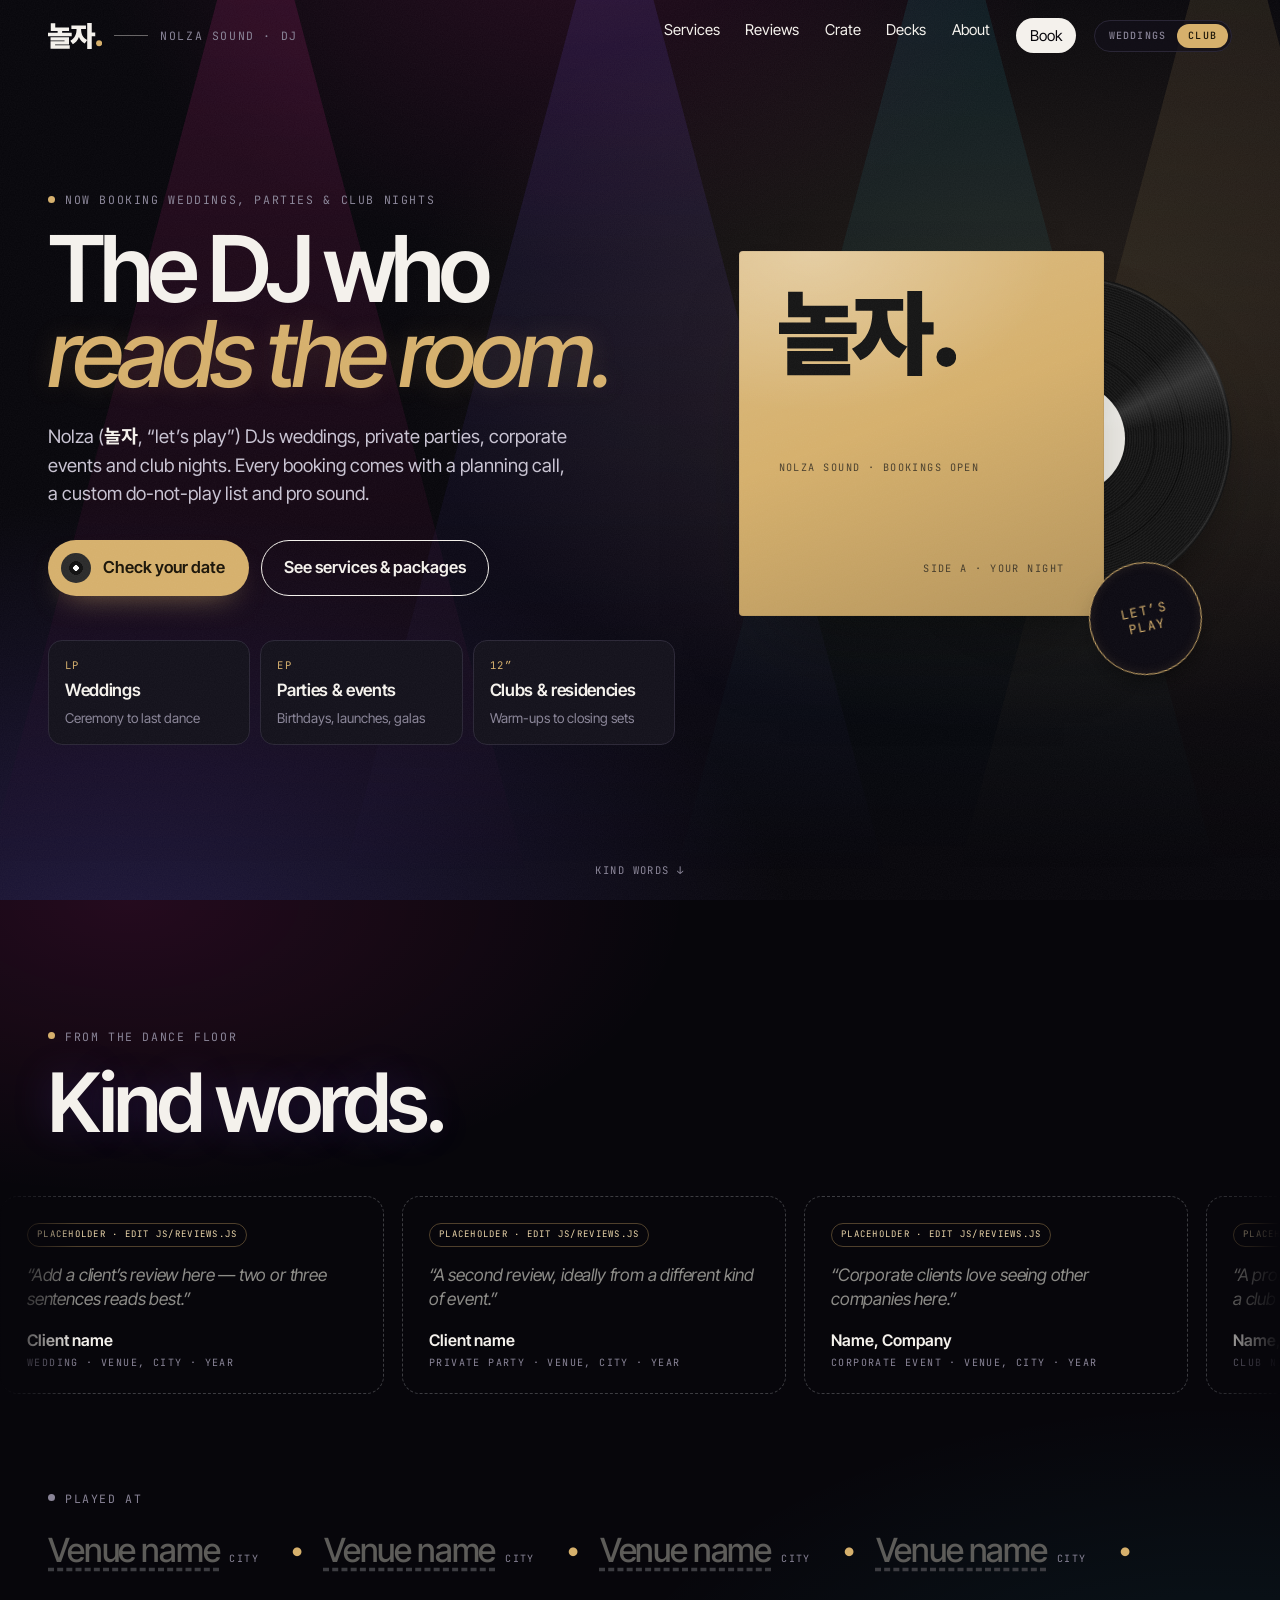
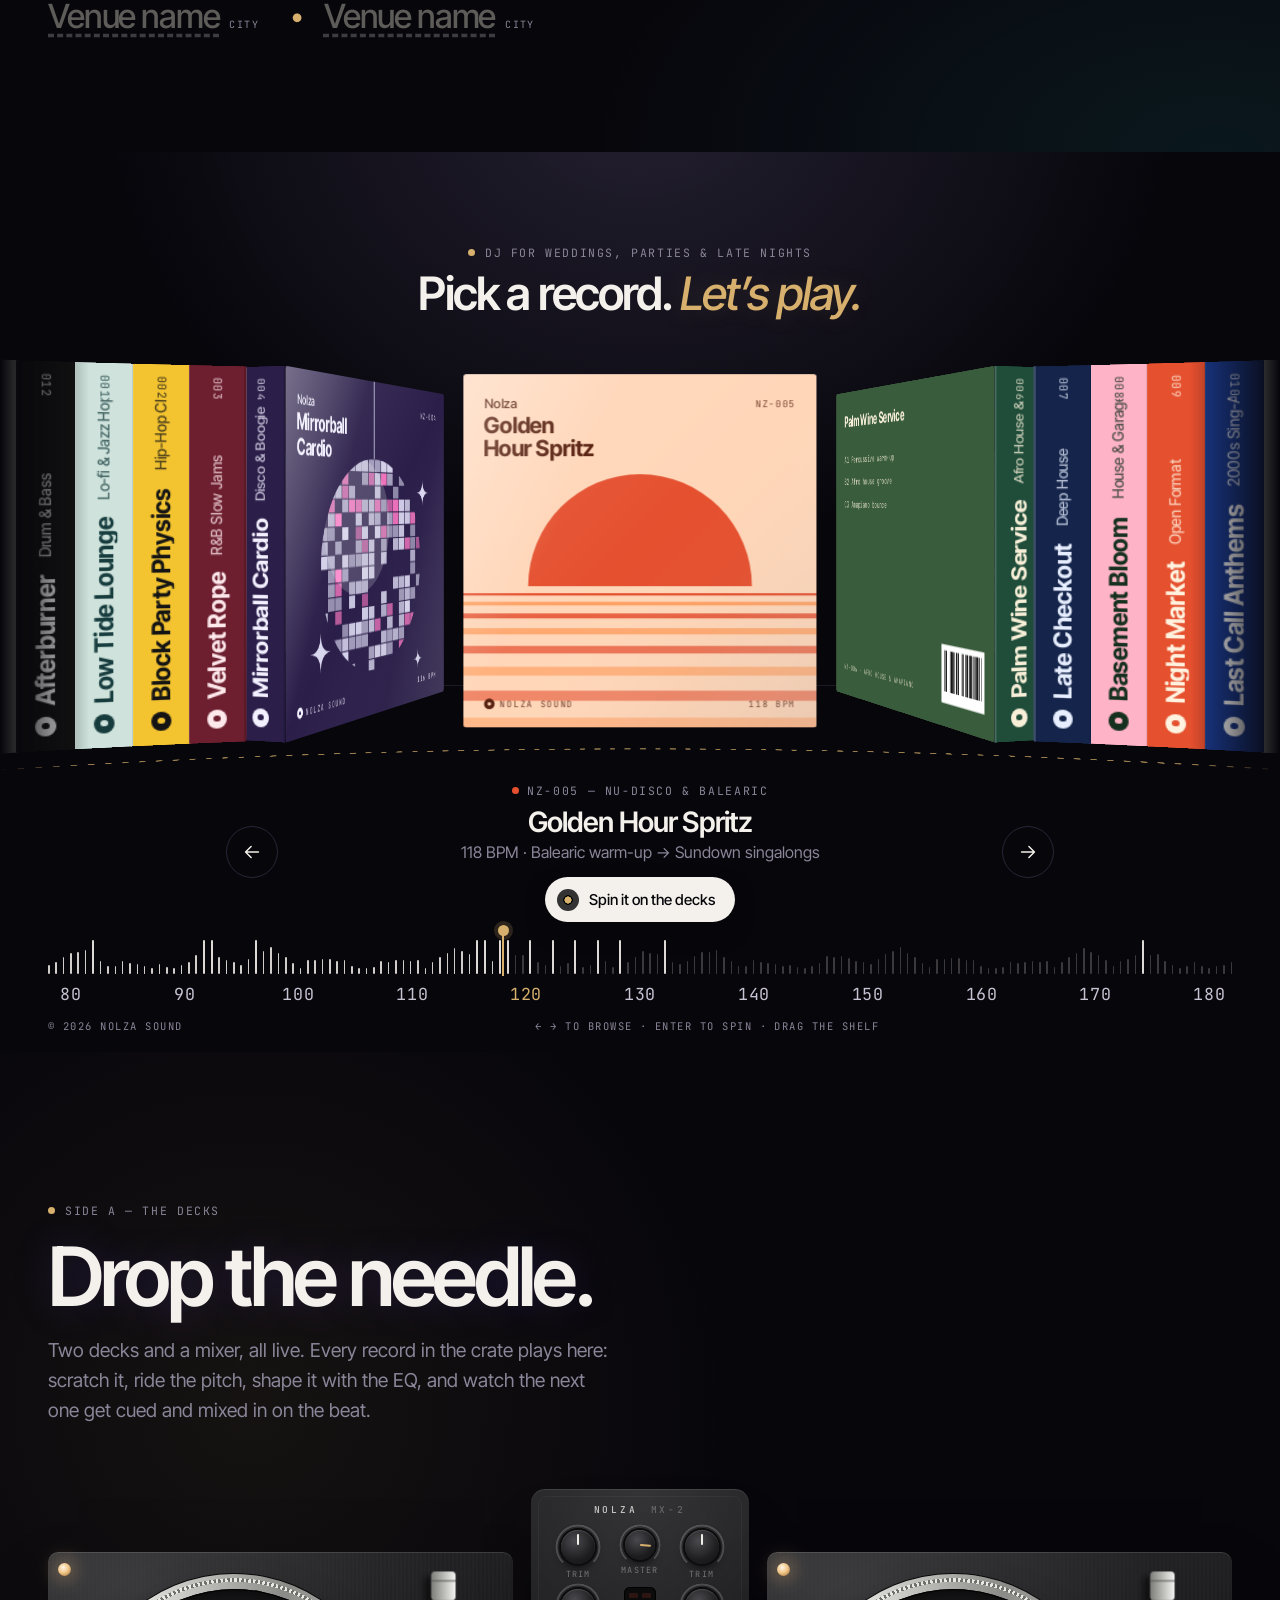
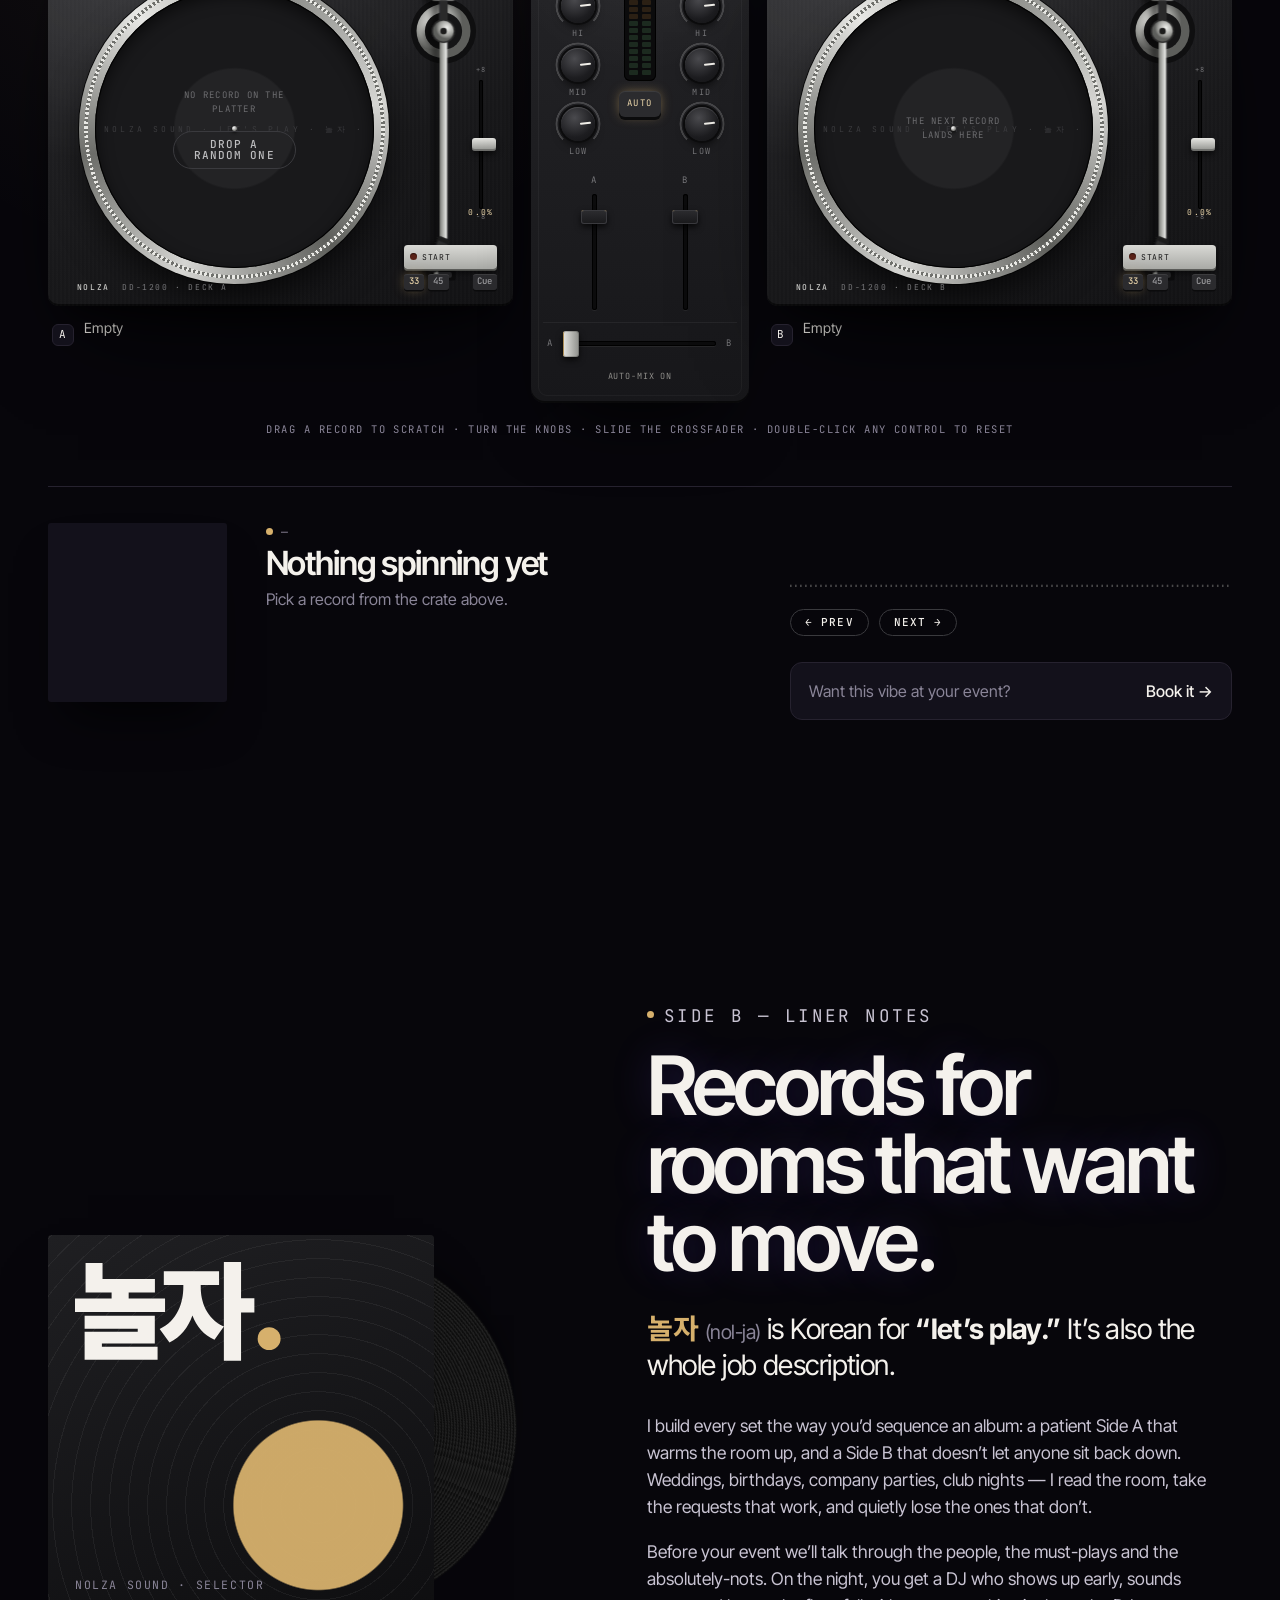
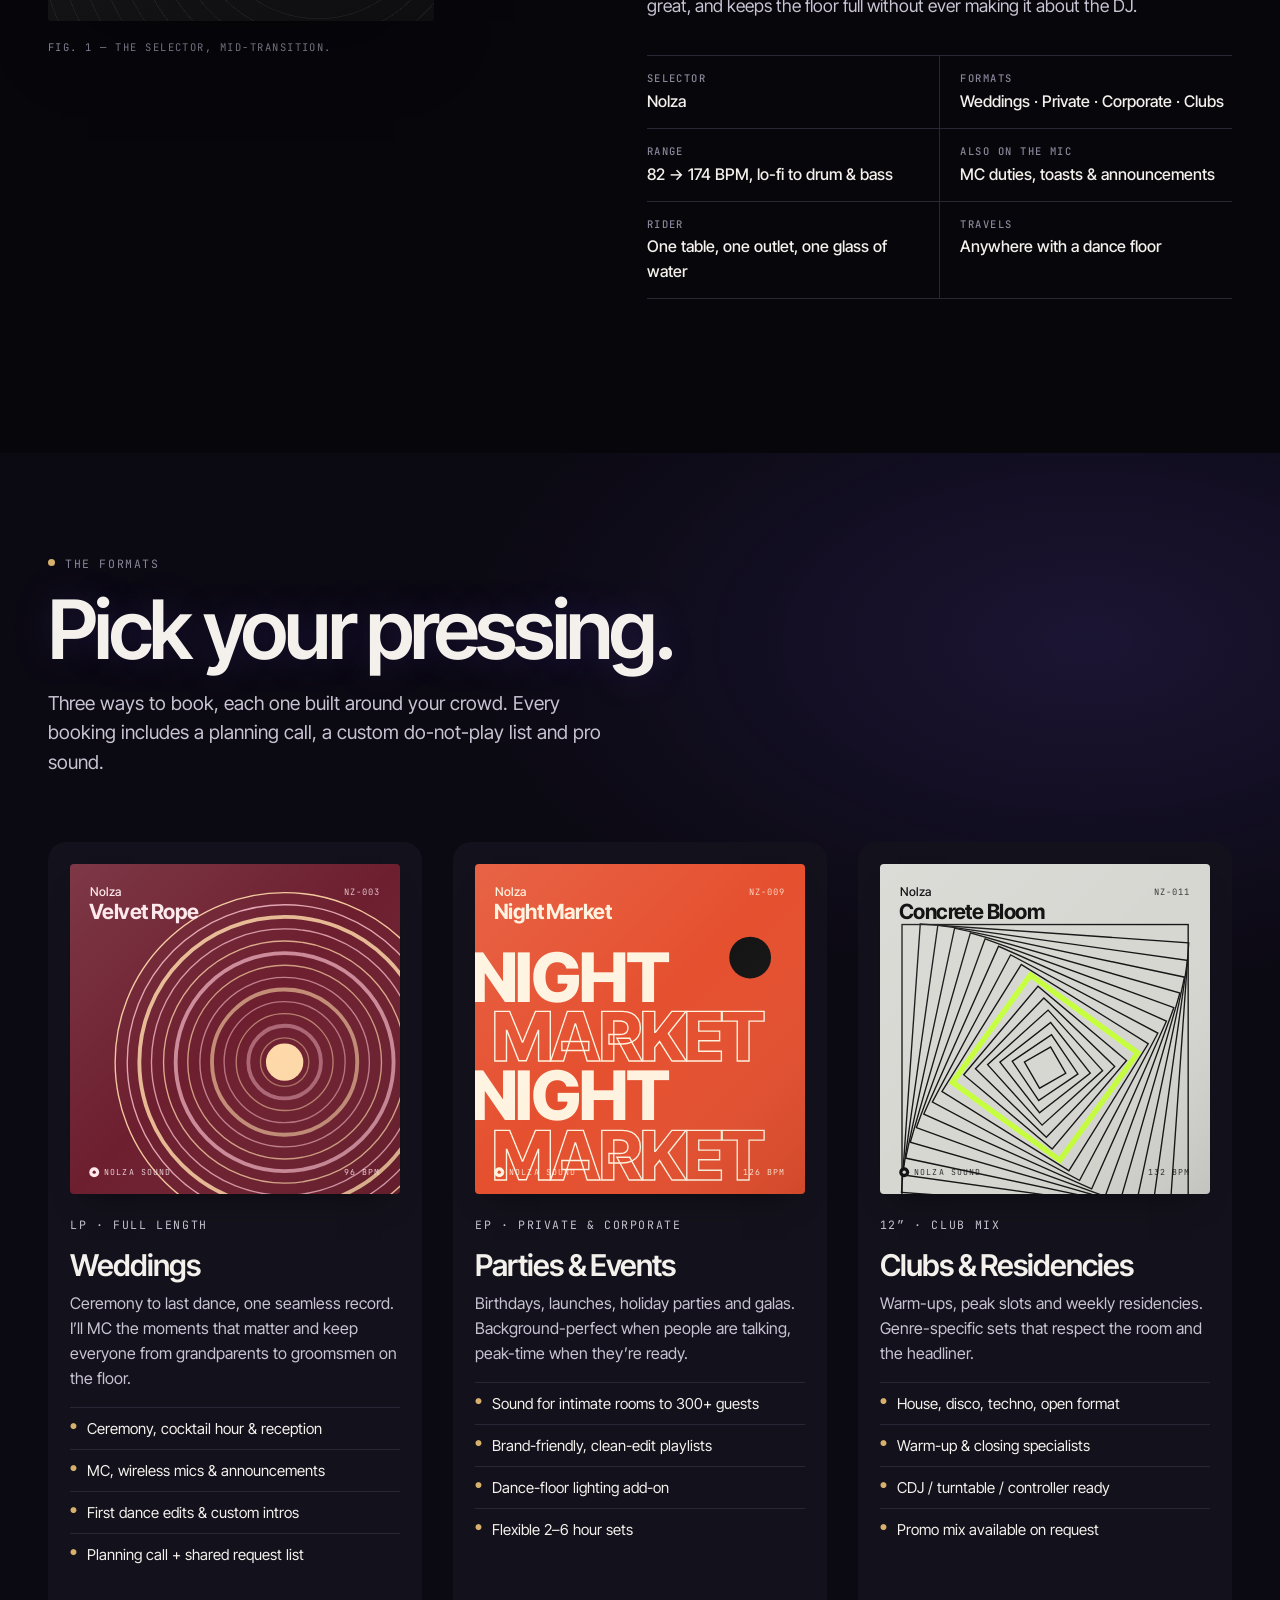
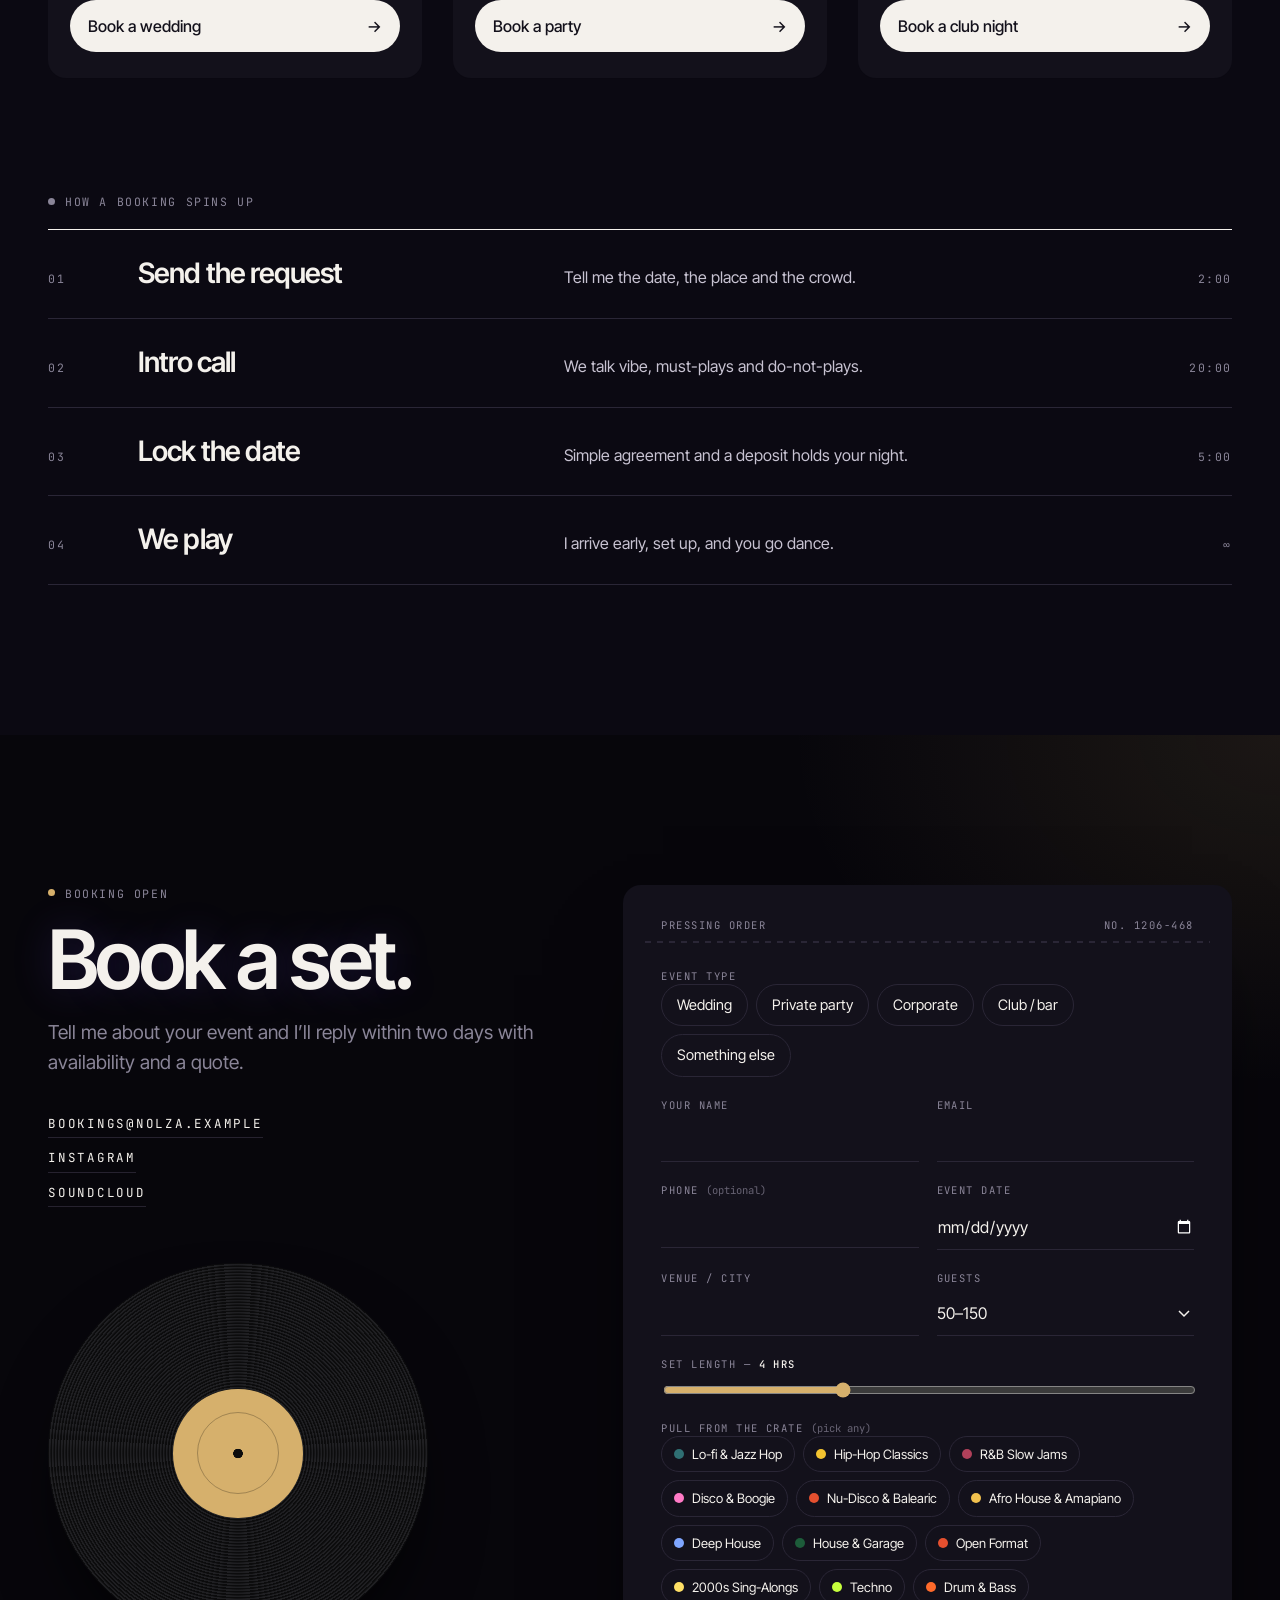
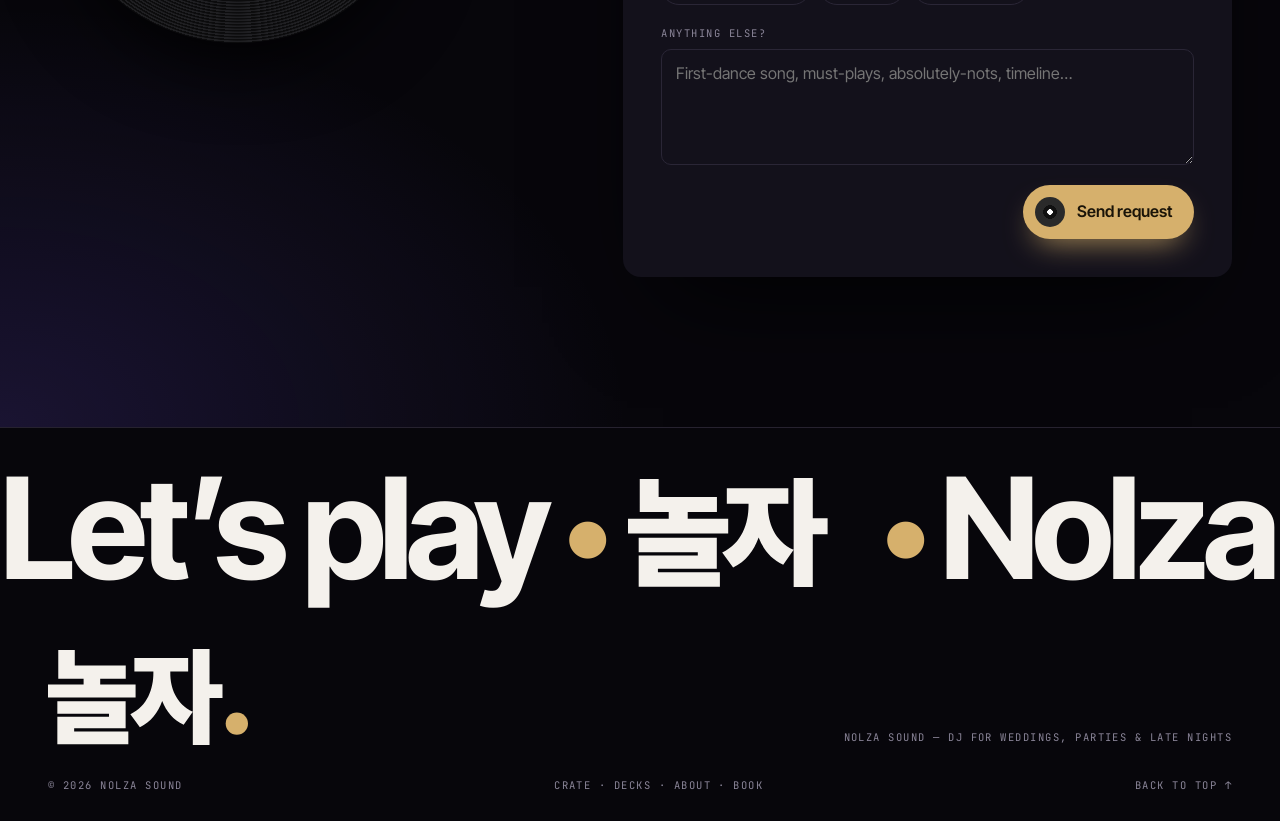
==== commit cfb79397: "Wedding and club themes with shareable links Add a wedding theme (ivory and champagne, Cormorant Gar" ====
--- a/index.html
+++ b/index.html
@@ -1,5 +1,5 @@
 <!doctype html>
-<html lang="en">
+<html lang="en" data-default-theme="club">
 <head>
   <meta charset="utf-8" />
   <meta name="viewport" content="width=device-width, initial-scale=1" />
@@ -13,8 +13,17 @@
   <link rel="apple-touch-icon" href="assets/brand/apple-touch-icon.png" />
   <link rel="preconnect" href="https://fonts.googleapis.com" />
   <link rel="preconnect" href="https://fonts.gstatic.com" crossorigin />
-  <link href="https://fonts.googleapis.com/css2?family=Inter+Tight:ital,wght@0,400;0,500;0,600;0,700;0,800;1,500&family=JetBrains+Mono:wght@400;500&family=Noto+Sans+KR:wght@700&display=swap" rel="stylesheet" />
+  <link href="https://fonts.googleapis.com/css2?family=Inter+Tight:ital,wght@0,400;0,500;0,600;0,700;0,800;1,500&family=JetBrains+Mono:wght@400;500&family=Noto+Sans+KR:wght@700&family=Cormorant+Garamond:ital,wght@0,500;0,600;1,500;1,600&display=swap" rel="stylesheet" />
   <link rel="stylesheet" href="css/styles.css" />
+  <script>
+    // pick the theme before the page paints: ?for=wedding|club, else the remembered one
+    (function () {
+      var ok = { wedding: 1, club: 1 }, q = new URLSearchParams(location.search), t = q.get('for') || q.get('theme');
+      try { if (ok[t]) localStorage.setItem('nolza-theme', t); else t = localStorage.getItem('nolza-theme'); } catch (e) {}
+      if (!ok[t]) t = document.documentElement.getAttribute('data-default-theme') || 'club';
+      document.documentElement.setAttribute('data-theme', t);
+    })();
+  </script>
 </head>
 <body>
   <a class="skip" href="#book">Skip to booking</a>
@@ -40,6 +49,10 @@
       <a href="#about">About</a>
       <a class="nav-cta" href="#book">Book</a>
     </nav>
+    <div class="theme-switch mono" role="group" aria-label="Site style">
+      <button type="button" data-theme-set="wedding" aria-pressed="false">Weddings</button>
+      <button type="button" data-theme-set="club" aria-pressed="false">Club</button>
+    </div>
   </header>
 
   <main>
@@ -49,17 +62,17 @@
       <div class="club-lights" data-pulse=".3 .7" aria-hidden="true"><i></i><i></i><i></i><i></i></div>
       <div class="hero-grid">
         <div class="hero-copy">
-          <p class="mono kicker reveal"><span class="dot dot-accent live"></span> Now booking weddings, parties &amp; club nights</p>
-          <h1 class="hero-title reveal">The DJ who<br /><em>reads the room.</em></h1>
-          <p class="hero-lede reveal">Nolza (<span class="ko">놀자</span>, “let’s play”) DJs weddings, private parties, corporate events and club nights. Every booking comes with a planning call, a custom do-not-play list and pro sound.</p>
+          <p class="mono kicker reveal"><span class="dot dot-accent live"></span> <span data-copy="hero.kicker">Now booking weddings, parties &amp; club nights</span></p>
+          <h1 class="hero-title reveal" data-copy="hero.title">The DJ who<br /><em>reads the room.</em></h1>
+          <p class="hero-lede reveal" data-copy="hero.lede">Nolza (<span class="ko">놀자</span>, “let’s play”) DJs weddings, private parties, corporate events and club nights. Every booking comes with a planning call, a custom do-not-play list and pro sound.</p>
           <div class="hero-ctas reveal">
-            <a class="btn-primary" href="#book"><span class="btn-disc" aria-hidden="true"></span> Check your date</a>
-            <a class="btn-ghost" href="#formats">See services &amp; packages</a>
+            <a class="btn-primary" href="#book"><span class="btn-disc" aria-hidden="true"></span> <span data-copy="hero.cta">Check your date</span></a>
+            <a class="btn-ghost" href="#formats" data-copy="hero.cta2">See services &amp; packages</a>
           </div>
           <ul class="hero-services reveal">
-            <li><button type="button" data-book="Wedding"><span class="mono">LP</span><b>Weddings</b><i>Ceremony to last dance</i></button></li>
-            <li><button type="button" data-book="Private party"><span class="mono">EP</span><b>Parties &amp; events</b><i>Birthdays, launches, galas</i></button></li>
-            <li><button type="button" data-book="Club / bar"><span class="mono">12″</span><b>Clubs &amp; residencies</b><i>Warm-ups to closing sets</i></button></li>
+            <li><button type="button" data-book="Wedding" data-copy="hero.s1" data-book-key="s1"><span class="mono">LP</span><b>Weddings</b><i>Ceremony to last dance</i></button></li>
+            <li><button type="button" data-book="Private party" data-copy="hero.s2" data-book-key="s2"><span class="mono">EP</span><b>Parties &amp; events</b><i>Birthdays, launches, galas</i></button></li>
+            <li><button type="button" data-book="Club / bar" data-copy="hero.s3" data-book-key="s3"><span class="mono">12″</span><b>Clubs &amp; residencies</b><i>Warm-ups to closing sets</i></button></li>
           </ul>
         </div>
         <div class="hero-visual" aria-hidden="true">
@@ -67,9 +80,9 @@
           <div class="hv-sleeve">
             <svg class="hero-logo" viewBox="2.05 -80.66 188.20 90.33" aria-hidden="true"><path d="M75.20-65.04L27.25-65.04L27.25-79.79L11.72-79.79L11.72-52.73L35.55-52.73L35.55-47.17L2.05-47.17L2.05-34.96L84.47-34.96L84.47-47.17L51.17-47.17L51.17-52.73L75.20-52.73M75.10-31.54L10.84-31.54L10.84-19.63L59.47-19.63L59.47-16.89L10.84-16.89L10.84 8.89L77.64 8.89L77.64-3.12L26.66-3.12L26.66-6.05L75.10-6.05 M117.13-58.01L117.13-59.57L133.93-59.57L133.93-72.27L83.34-72.27L83.34-59.57L101.21-59.57L101.21-58.01C101.21-43.36 95.84-26.86 79.54-19.34L88.52-7.03C98.82-11.67 105.56-20.70 109.52-31.64C113.37-21.83 119.92-13.67 129.73-9.37L138.32-21.58C122.31-28.81 117.04-44.63 117.13-58.01M154.05-80.66L138.32-80.66L138.32 9.67L154.05 9.67L154.05-34.47L166.25-34.47L166.25-47.46L154.05-47.46" fill="currentColor"/><circle class="logo-dot" cx="179.75" cy="-10.5" r="10.5"/></svg>
             <span class="mono hv-cat">NOLZA SOUND · BOOKINGS OPEN</span>
-            <span class="mono hv-side">SIDE A · YOUR NIGHT</span>
-          </div>
-          <span class="hv-sticker mono">Let’s<br />play</span>
+            <span class="mono hv-side" data-copy="hero.side">SIDE A · YOUR NIGHT</span>
+          </div>
+          <span class="hv-sticker mono" data-copy="hero.sticker">Let’s<br />play</span>
         </div>
       </div>
       <a class="hero-scroll mono" href="#reviews">Kind words <span aria-hidden="true">↓</span></a>
@@ -78,8 +91,8 @@
     <!-- ============================== REVIEWS + VENUES -->
     <section class="reviews" id="reviews" aria-label="Reviews and venues">
       <div class="reviews-head">
-        <p class="mono kicker light"><span class="dot dot-accent"></span> From the dance floor</p>
-        <h2 class="section-title">Kind words.</h2>
+        <p class="mono kicker light"><span class="dot dot-accent"></span> <span data-copy="reviews.kicker">From the dance floor</span></p>
+        <h2 class="section-title" data-copy="reviews.title">Kind words.</h2>
       </div>
       <div class="marquee-reviews" id="reviewMarquee" tabindex="0" aria-label="Client reviews (scrolls; hover or focus to pause)">
         <ul class="mr-track" id="reviewTrack"></ul>
@@ -144,7 +157,7 @@
       <div class="decks-head">
         <p class="mono kicker light"><span class="dot dot-accent"></span> Side A — The decks</p>
         <h2 class="section-title">Drop the needle.</h2>
-        <p class="lede">Two decks and a mixer, all live. Every record in the crate plays here: scratch it, ride the pitch, shape it with the EQ, and watch the next one get cued and mixed in on the beat.</p>
+        <p class="lede" data-copy="decks.lede">Two decks and a mixer, all live. Every record in the crate plays here: scratch it, ride the pitch, shape it with the EQ, and watch the next one get cued and mixed in on the beat.</p>
       </div>
 
       <div class="booth" id="booth">
--- a/css/styles.css
+++ b/css/styles.css
@@ -944,3 +944,110 @@
   *, *::before, *::after { animation-duration: .01ms !important; animation-iteration-count: 1 !important; transition-duration: .01ms !important; }
   .reveal { opacity: 1; transform: none; }
 }
+
+/* ======================================================================
+   THEME SWITCH (header)
+   ====================================================================== */
+.topbar { grid-template-columns: 1fr auto auto auto; column-gap: 18px; }
+.theme-switch { display: inline-flex; padding: 3px; border-radius: 99px; border: 1px solid var(--line); background: color-mix(in srgb, var(--paper) 70%, transparent); }
+.theme-switch button { border: 0; background: transparent; color: var(--muted); font: 500 10px/1 var(--mono); letter-spacing: .12em; text-transform: uppercase; padding: 7px 11px; border-radius: 99px; transition: background .25s, color .25s; }
+.theme-switch button[aria-pressed="true"] { background: var(--accent); color: var(--on-accent); }
+.theme-switch button:not([aria-pressed="true"]):hover { color: var(--ink); }
+.topbar.on-dark .theme-switch { border-color: var(--night-line); background: rgb(255 255 255 / .04); }
+/* the header's "on the platter" readout needs room; the now-playing bar covers it otherwise */
+@media (max-width: 1599px) { .topbar .onplatter { display: none; } .topbar { grid-template-columns: 1fr auto auto; } }
+@media (max-width: 900px) { .topbar { grid-template-columns: 1fr auto auto; } .theme-switch button { padding: 7px 9px; letter-spacing: .06em; } }
+
+/* ======================================================================
+   WEDDING THEME — light, clean, polished
+   ivory and champagne, serif display type, no club lighting
+   ====================================================================== */
+html[data-theme="wedding"] {
+  --bg: #f6f2ea;
+  --bg-2: #efe8dc;
+  --paper: #fffdf8;
+  --ink: #1f1b16;
+  --ink-2: #4b443a;
+  --muted: #8c8375;
+  --line: #e1d7c6;
+  --accent-rgb: 168 130 72;     /* a deeper champagne, readable on ivory */
+  --accent-2: #e3c99a;          /* light tint (used on the dark booth) */
+  --accent-deep: #8a6a36;
+  --on-accent: #ffffff;
+  --glow-accent: none;
+  /* the "night" bands (reviews, booking) become soft ivory too */
+  --night: #f6f2ea;
+  --night-2: #fffdf8;
+  --night-line: #e1d7c6;
+  --night-ink: #1f1b16;
+  --night-muted: #8c8375;
+  --serif: 'Cormorant Garamond', 'Cormorant', Georgia, 'Times New Roman', serif;
+  color-scheme: light;
+}
+/* the booth and footer stay a warm espresso, like real kit */
+html[data-theme="wedding"] .decks, html[data-theme="wedding"] .footer {
+  --night: #1b1714; --night-2: #25201b; --night-line: #3a332b; --night-ink: #f6f1e8; --night-muted: #a59a8a;
+  --ink: #f6f1e8; --ink-2: #d9cfbf; --muted: #a59a8a; --line: #3a332b; --paper: #25201b;
+  background: var(--night); color: var(--night-ink);
+}
+html[data-theme="wedding"] body::after,
+html[data-theme="wedding"] .club-lights,
+html[data-theme="wedding"] .pulse { display: none; }
+
+/* serif display type */
+html[data-theme="wedding"] .hero-title,
+html[data-theme="wedding"] .section-title,
+html[data-theme="wedding"] .crate-title,
+html[data-theme="wedding"] .tracklist .tt,
+html[data-theme="wedding"] .format h3,
+html[data-theme="wedding"] .np-title,
+html[data-theme="wedding"] .slip-done h3 { font-family: var(--serif); font-weight: 500; letter-spacing: -.015em; text-shadow: none; }
+html[data-theme="wedding"] .hero-title { font-size: clamp(52px, 7.6vw, 120px); line-height: .95; }
+html[data-theme="wedding"] .hero-title em, html[data-theme="wedding"] .crate-title em { font-weight: 500; text-shadow: none; }
+html[data-theme="wedding"] .section-title { font-size: clamp(44px, 6.4vw, 96px); line-height: 1; }
+html[data-theme="wedding"] .crate-title { font-size: clamp(34px, 4vw, 58px); }
+html[data-theme="wedding"] .meta-title, html[data-theme="wedding"] .hero-services b { font-family: var(--serif); font-weight: 600; font-size: 1.25em; letter-spacing: 0; }
+
+/* sections */
+html[data-theme="wedding"] .hero {
+  background: radial-gradient(900px 600px at 82% 35%, rgb(var(--accent-rgb) / .12), transparent 70%), radial-gradient(1100px 600px at 10% 100%, rgba(255,255,255,.8), transparent 70%), var(--bg);
+}
+html[data-theme="wedding"] .crate { background: radial-gradient(1200px 500px at 50% 62%, rgba(255,255,255,.65), transparent 70%), var(--bg); }
+html[data-theme="wedding"] .reviews { background: var(--bg-2) !important; }
+html[data-theme="wedding"] .book { background: radial-gradient(900px 600px at 0% 100%, rgb(var(--accent-rgb) / .1), transparent 70%), var(--bg) !important; }
+html[data-theme="wedding"] .formats { background: var(--bg-2); }
+html[data-theme="wedding"] .about { background: var(--bg); }
+
+/* buttons and cards: quieter shadows, hairline borders */
+html[data-theme="wedding"] .btn-primary { box-shadow: 0 12px 26px -16px rgb(var(--accent-rgb) / .7); }
+html[data-theme="wedding"] .hero-services button,
+html[data-theme="wedding"] .format,
+html[data-theme="wedding"] .slip { box-shadow: 0 1px 0 rgba(0,0,0,.02), 0 18px 40px -30px rgba(60,40,10,.35); }
+html[data-theme="wedding"] .hv-sticker { background: var(--paper); color: var(--accent-deep); border: 1px solid var(--accent); box-shadow: 0 12px 26px -14px rgba(60,40,10,.4); text-shadow: none; }
+html[data-theme="wedding"] .nav-cta:hover { box-shadow: none; }
+html[data-theme="wedding"] .rv { box-shadow: 0 16px 36px -28px rgba(60,40,10,.35); }
+html[data-theme="wedding"] .rv.placeholder { border-color: #cdbfa8; background: transparent; box-shadow: none; }
+html[data-theme="wedding"] .rv.placeholder blockquote { color: #9a8f7e; }
+html[data-theme="wedding"] .rv blockquote { font-family: var(--serif); font-size: clamp(20px, 1.6vw, 24px); line-height: 1.32; font-weight: 500; }
+html[data-theme="wedding"] .venue-list li { font-family: var(--serif); font-weight: 500; letter-spacing: -.01em; }
+html[data-theme="wedding"] .venue-list li.placeholder b { color: #a39886; text-decoration-color: #cdbfa8; }
+html[data-theme="wedding"] .rv-tag { color: var(--accent-deep); border-color: rgb(var(--accent-rgb) / .4); }
+
+/* the crate's shelf in pale oak and brass */
+html[data-theme="wedding"] .shelf-ledge {
+  background: radial-gradient(circle closest-side,
+    transparent calc(100% - var(--band-out)), #c9bda8 calc(100% - var(--band-out)), #fbf7ef calc(100% - var(--band-out) + 10px),
+    #e6dccb calc(100% - var(--band-in) - 30px), #d4c7b1 calc(100% - var(--band-in) - 14px), #8a7a5f calc(100% - var(--band-in) - 13px),
+    #d8ccb6 calc(100% - var(--band-in) - 9px), #b2a386 calc(100% - var(--band-in)), transparent calc(100% - var(--band-in) + 1px));
+}
+html[data-theme="wedding"] .ledge-dots { background: repeating-conic-gradient(rgb(var(--accent-rgb) / .55) 0 .18deg, transparent .18deg .5deg); }
+html[data-theme="wedding"] .spine-tip { background: var(--ink); color: var(--bg); }
+
+/* booking form on ivory */
+html[data-theme="wedding"] .field select { background-image: url("data:image/svg+xml,%3Csvg xmlns='http://www.w3.org/2000/svg' viewBox='0 0 12 8'%3E%3Cpath d='M1 1l5 5 5-5' fill='none' stroke='%231f1b16' stroke-width='1.5'/%3E%3C/svg%3E"); }
+html[data-theme="wedding"] .book-disc { box-shadow: 0 40px 80px -40px rgba(60,40,10,.5); }
+
+/* now-playing bar in ivory glass */
+html[data-theme="wedding"] .nowbar { background: rgb(255 253 248 / .86); border-color: var(--line); box-shadow: 0 24px 60px -24px rgba(60,40,10,.45); }
+html[data-theme="wedding"] .nb-btn { background: rgb(0 0 0 / .05); }
+html[data-theme="wedding"] .nb-btn:hover { background: rgb(0 0 0 / .09); }
